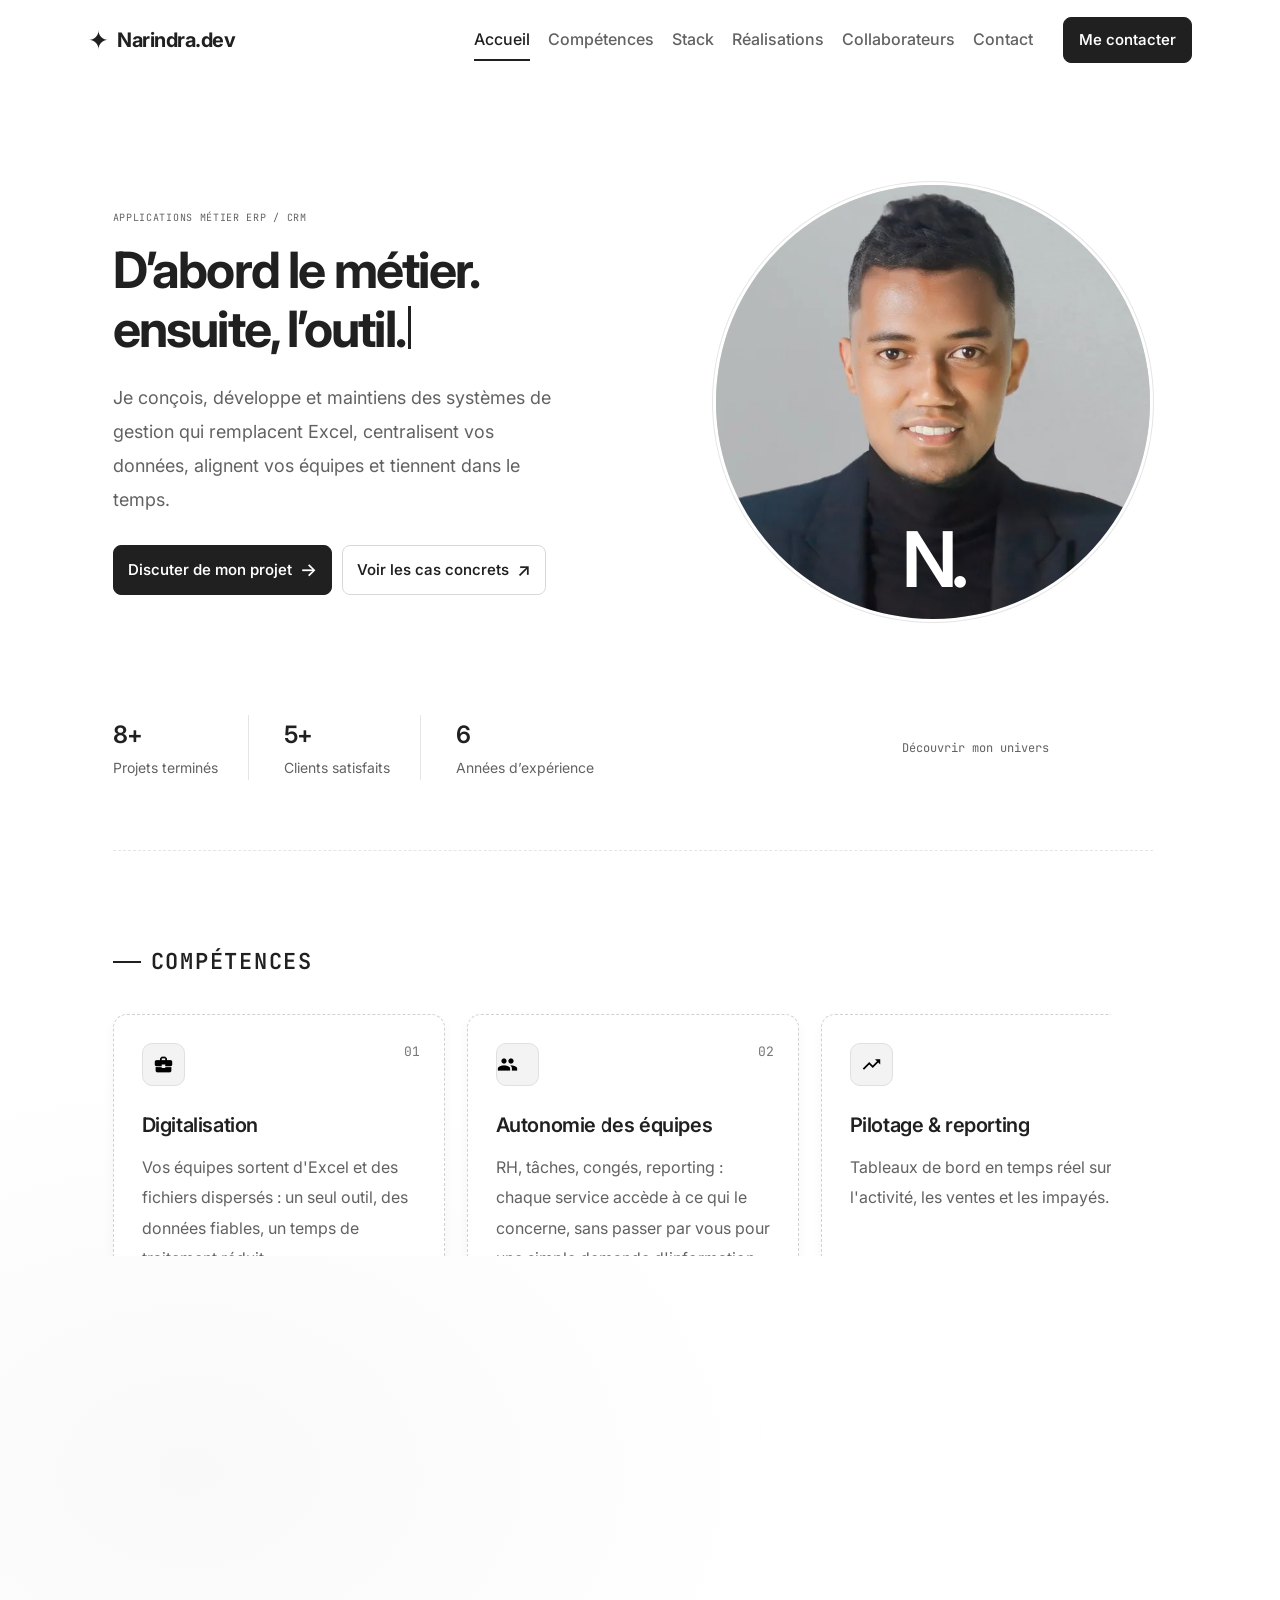
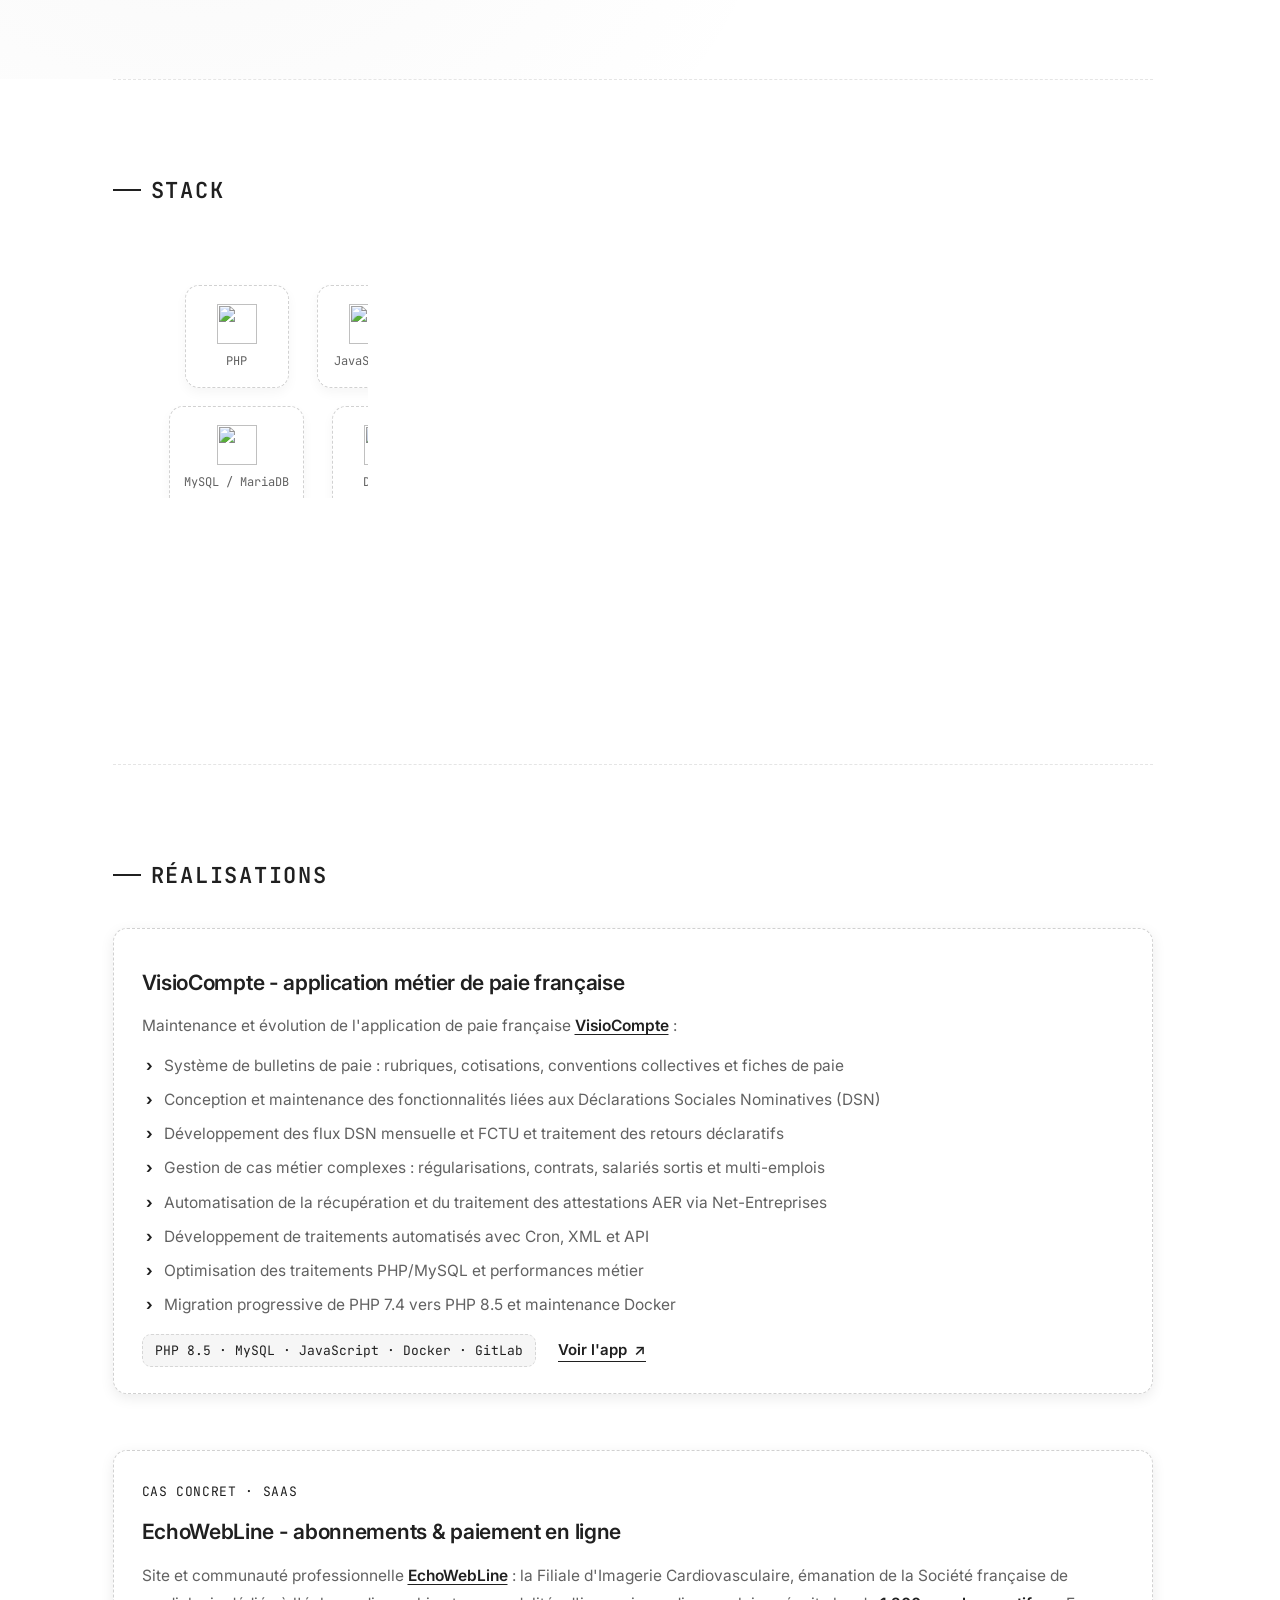
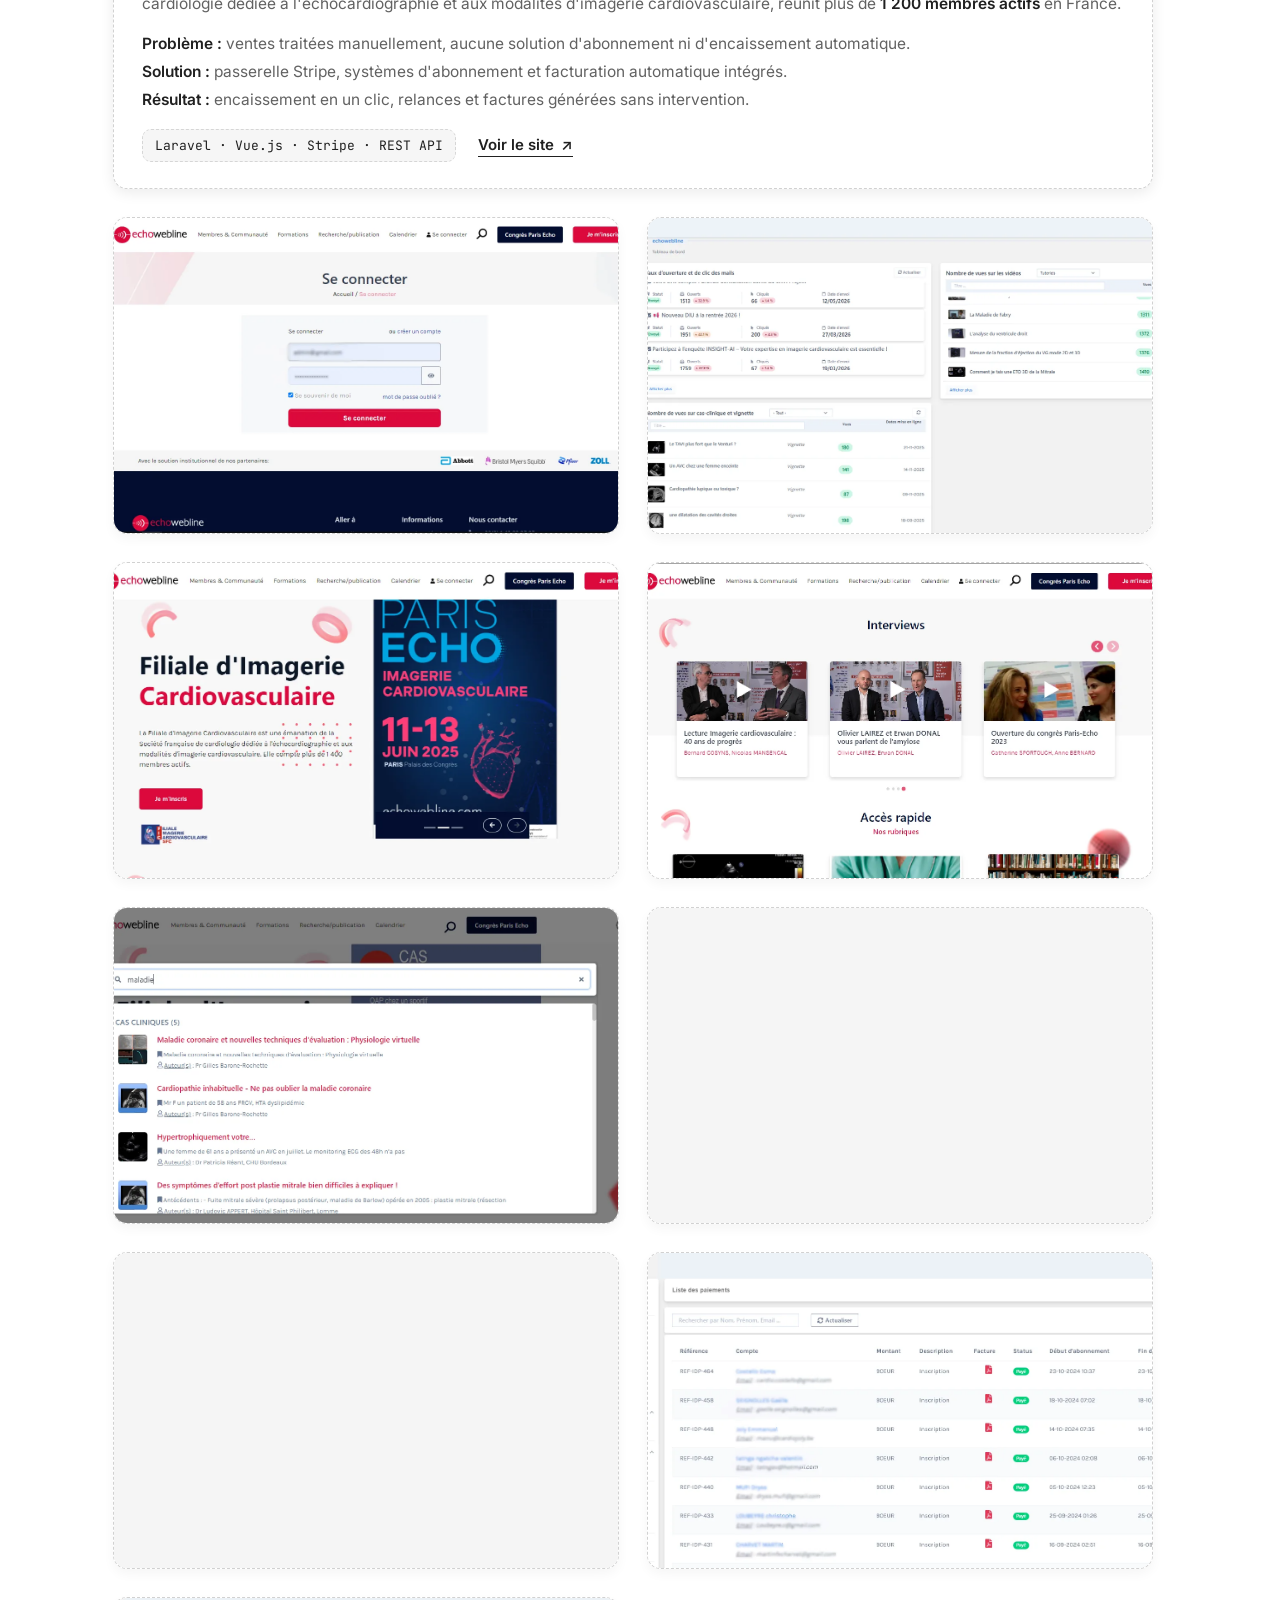
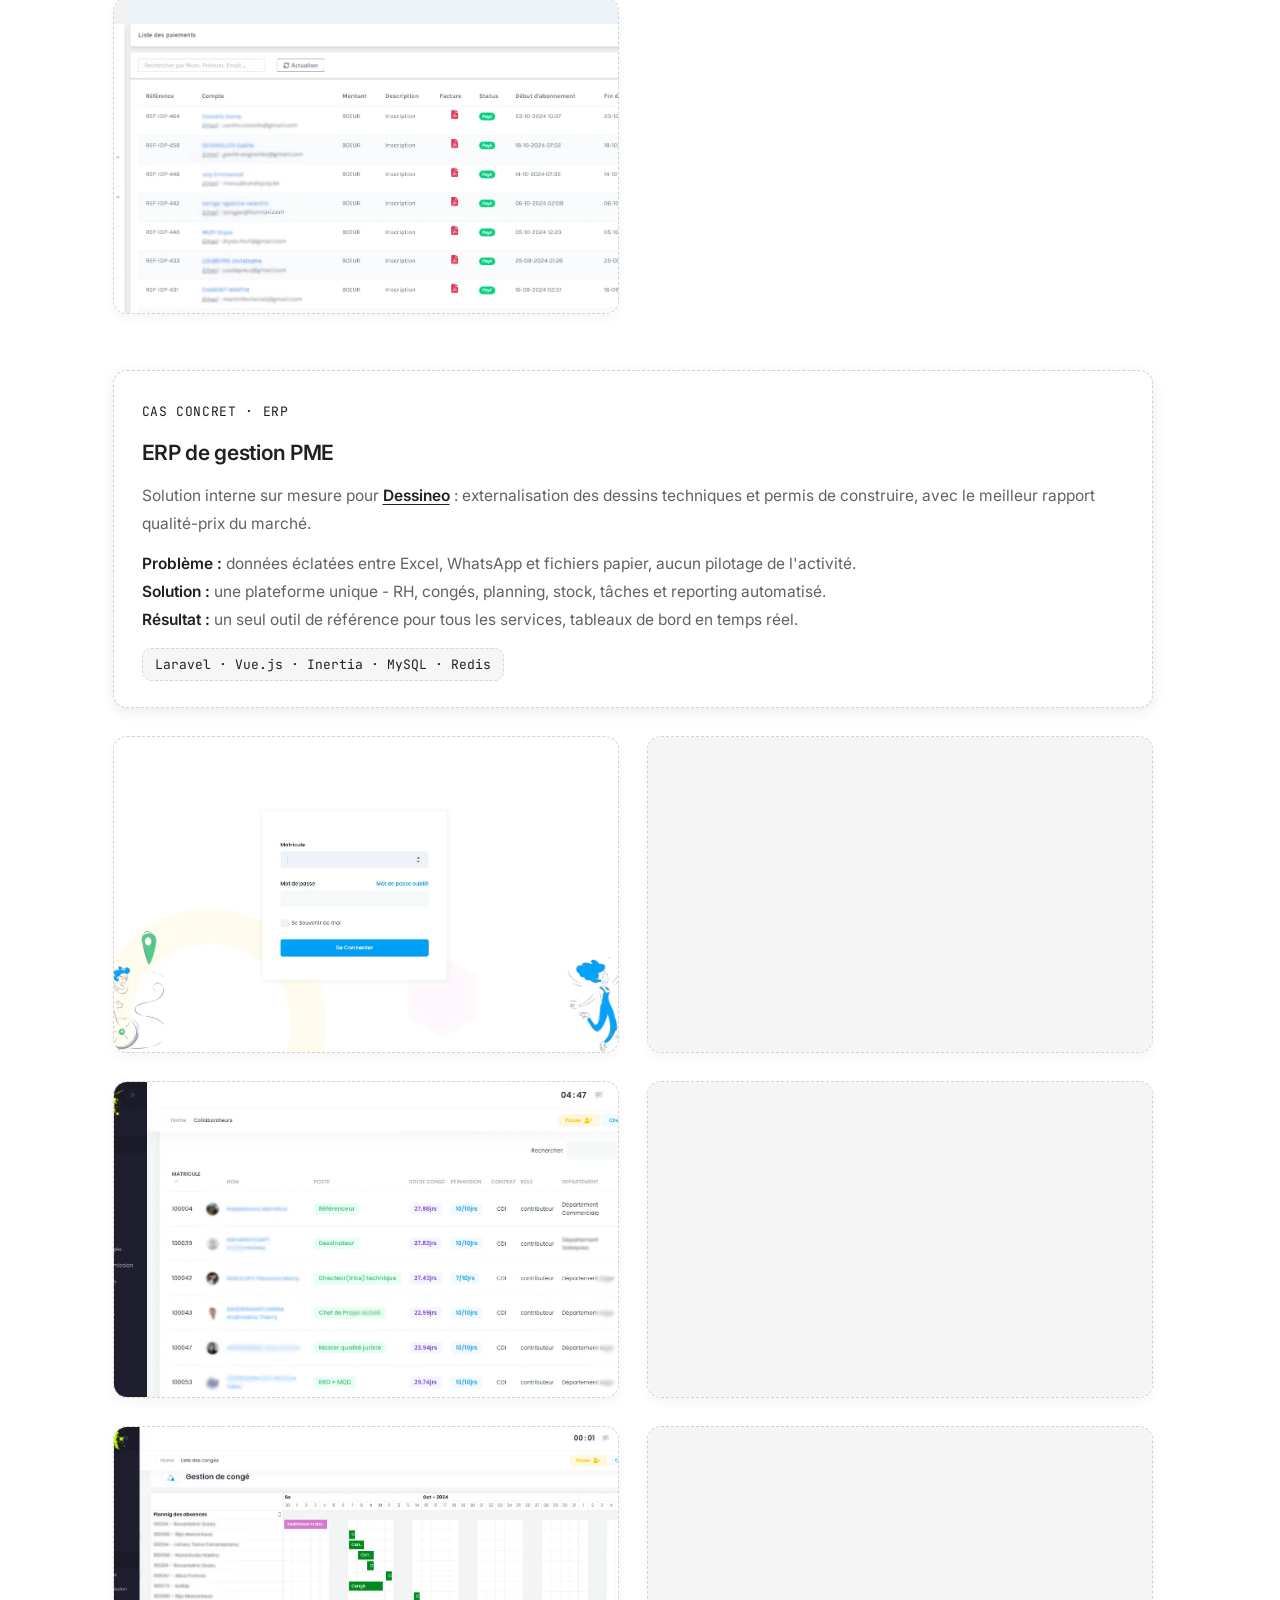
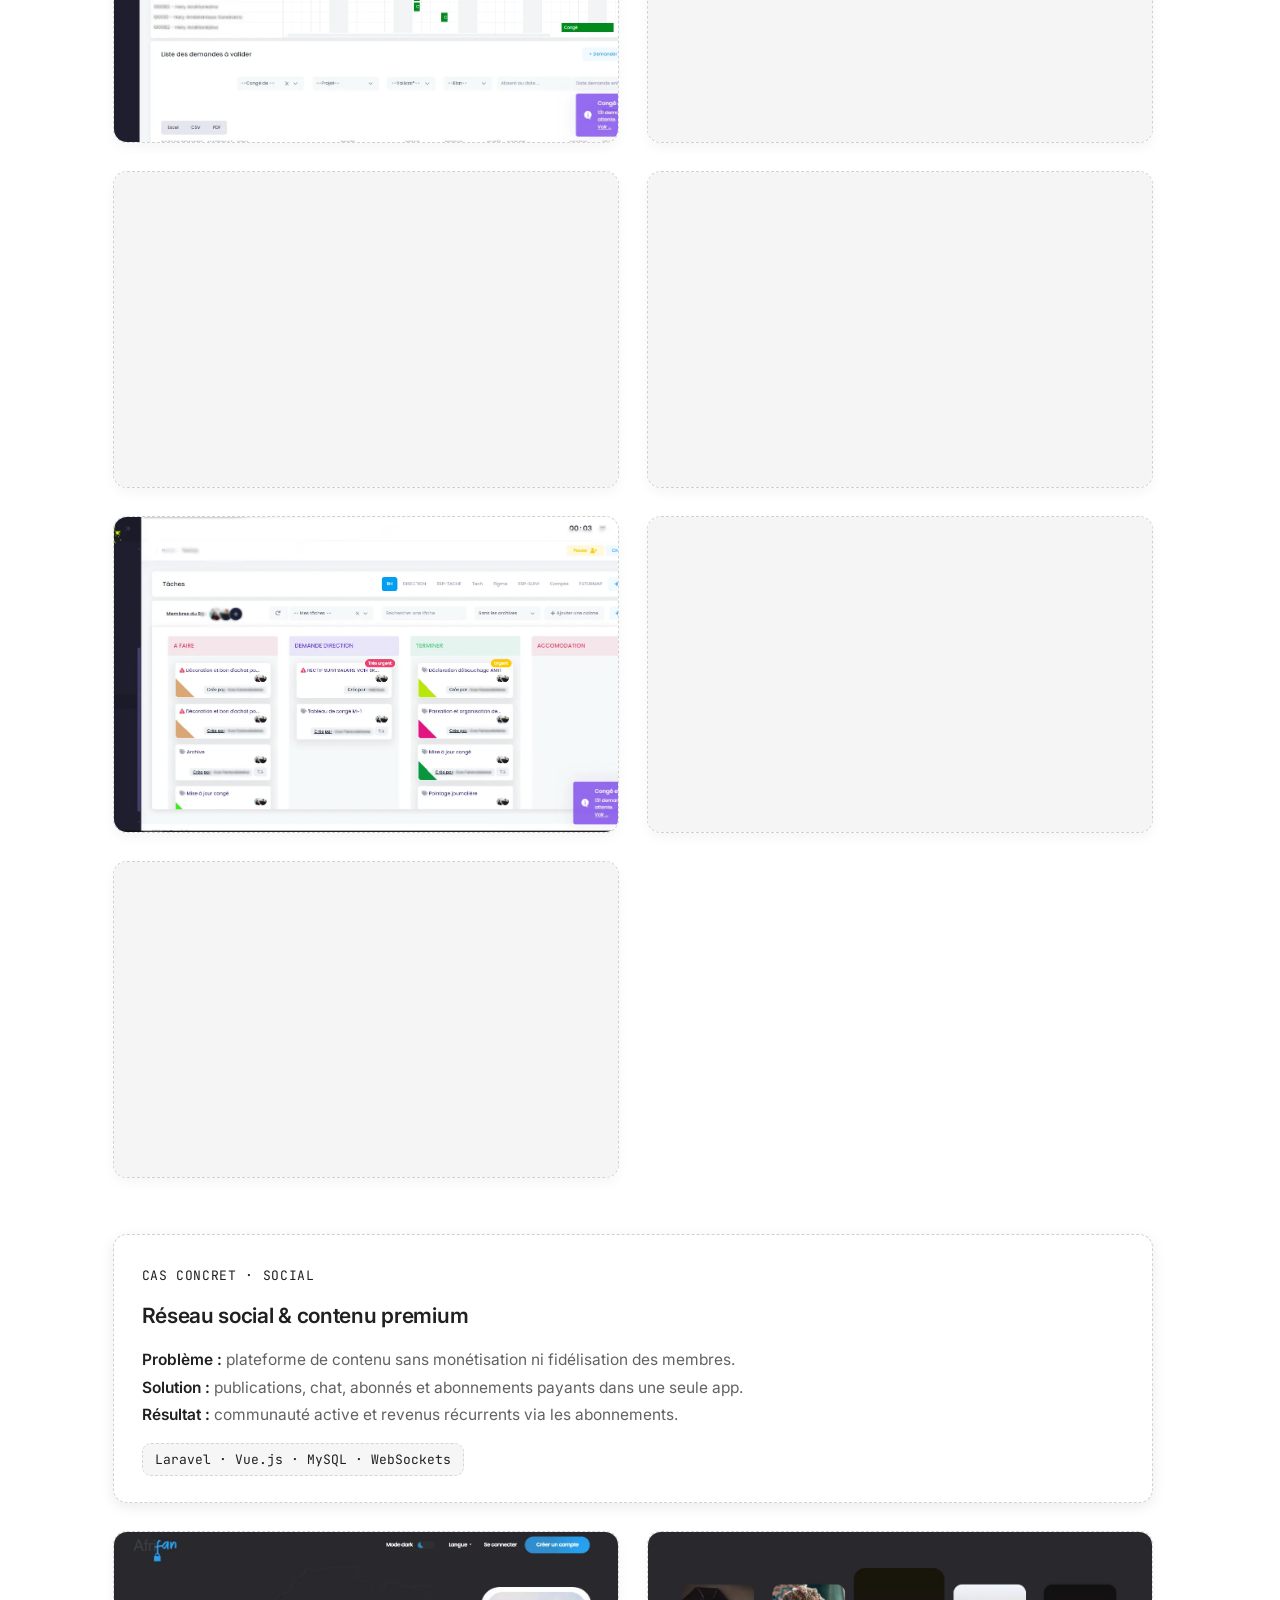
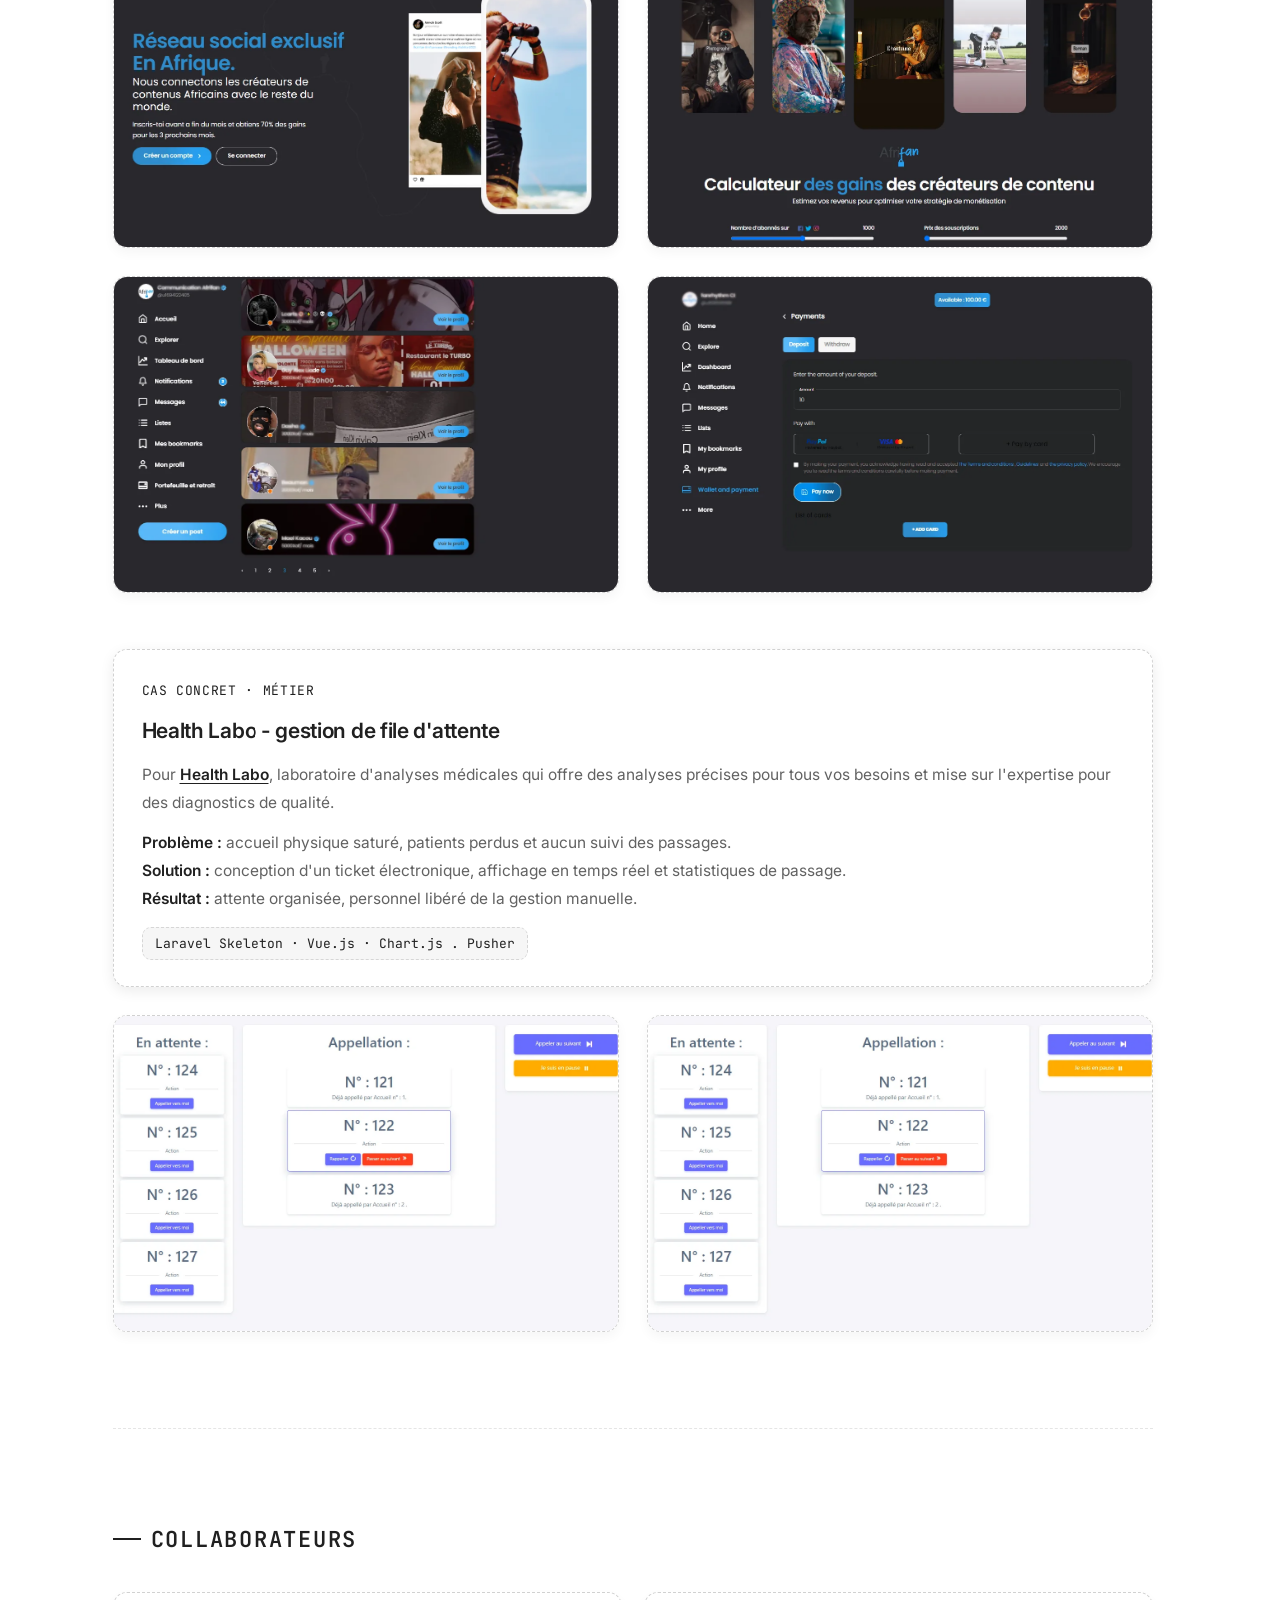
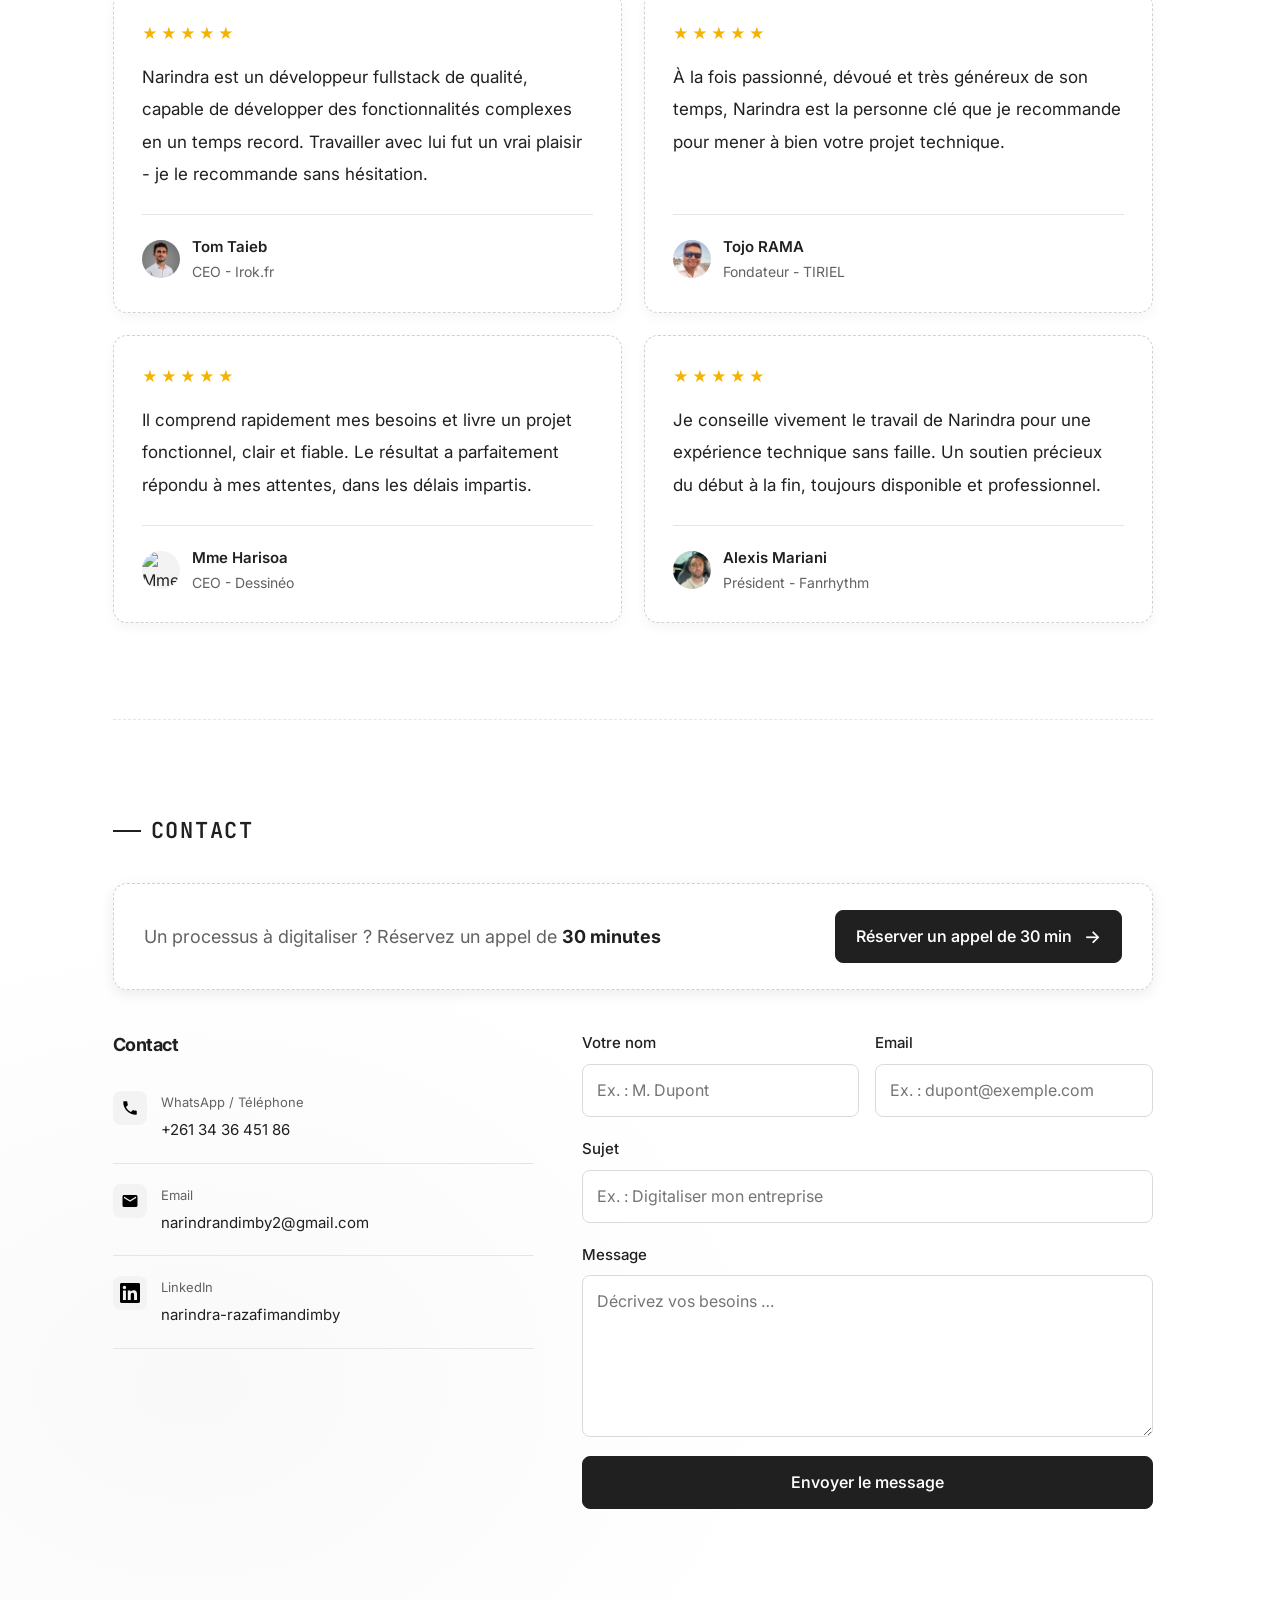
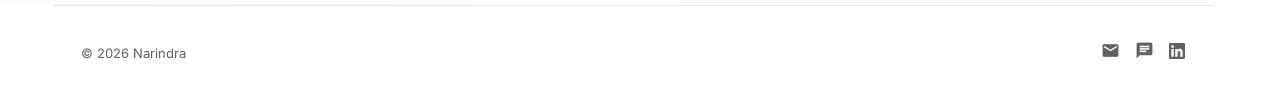
==== index.html @ f5c284e7 "Refactor service description: simplify text for clarity" ====
<!DOCTYPE html>
<html lang="fr">
<head>
  <meta charset="UTF-8" />
  <meta name="viewport" content="width=device-width, initial-scale=1.0" />
  <meta name="color-scheme" content="light" />
  <meta name="theme-color" content="#ffffff" />
  <title>Narindra NDIMBY - Systèmes ERP/CRM & applications métier | Laravel & Vue.js</title>
  <meta name="description" content="Je construis des ERP/CRM et applications métier pour PME : de la digitalisation de vos process à la mise en production. Laravel, Vue.js, 6 ans d'expérience.">
  <meta name="keywords" content="Narindra, portfolio, développeur, ERP, CRM, systèmes de gestion, application métier, Laravel, Vue, InertiaJS, TypeScript, Docker, MySQL, API, REST, Stripe, freelance, Madagascar, Antananarivo">
  <meta name="author" content="Narindra NDIMBY">
  <meta name="robots" content="index, follow, max-image-preview:large">
  <link rel="canonical" href="https://narindra.vercel.app/">
  <meta property="og:type" content="website">
  <meta property="og:locale" content="fr_FR">
  <meta property="og:site_name" content="Narindra NDIMBY">
  <meta property="og:title" content="Narindra NDIMBY - Systèmes ERP/CRM & applications métier">
  <meta property="og:description" content="ERP, CRM et applications métier pour PME. Laravel, Vue.js, +6 ans d'expérience. Prêt à digitaliser vos process.">
  <meta property="og:url" content="https://narindra.vercel.app/">
  <meta property="og:image" content="https://narindra.vercel.app/images/og-cover.jpg">
  <meta property="og:image:type" content="image/jpeg">
  <meta property="og:image:width" content="1200">
  <meta property="og:image:height" content="630">
  <meta property="og:image:alt" content="Narindra NDIMBY - Développeur de systèmes ERP/CRM">
  <meta name="twitter:card" content="summary_large_image">
  <meta name="twitter:title" content="Narindra NDIMBY - Systèmes ERP/CRM & applications métier">
  <meta name="twitter:description" content="ERP, CRM, applications métier. Laravel, Vue.js. Portfolio et contact.">
  <meta name="twitter:image" content="https://narindra.vercel.app/images/og-cover.jpg">
  <link rel="icon" type="image/png" sizes="32x32" href="images/favicon-32.png">
  <link rel="icon" type="image/png" href="images/favicon.webp">
  <link rel="apple-touch-icon" href="images/apple-touch-icon.png">
  <link rel="manifest" href="site.webmanifest">
  <link rel="preconnect" href="https://fonts.googleapis.com">
  <link rel="preconnect" href="https://fonts.gstatic.com" crossorigin>
  <link rel="preconnect" href="https://cdn.simpleicons.org" crossorigin>
  <link rel="preconnect" href="https://cdn.jsdelivr.net" crossorigin>
  <link rel="preload" as="style" href="https://fonts.googleapis.com/css2?family=Inter:wght@400;500;600;700&family=JetBrains+Mono:wght@400;500&display=swap">
  <link href="https://fonts.googleapis.com/css2?family=Inter:wght@400;500;600;700&family=JetBrains+Mono:wght@400;500&display=swap" rel="stylesheet" media="print" onload="this.media='all'">
  <link href="https://fonts.googleapis.com/icon?family=Material+Icons&display=swap" rel="stylesheet" media="print" onload="this.media='all'">
  <noscript>
    <link href="https://fonts.googleapis.com/css2?family=Inter:wght@400;500;600;700&family=JetBrains+Mono:wght@400;500&display=swap" rel="stylesheet">
    <link href="https://fonts.googleapis.com/icon?family=Material+Icons&display=swap" rel="stylesheet">
  </noscript>
  <link rel="stylesheet" href="css/portfolio.css" />
  <script>document.documentElement.classList.add('js-reveal');</script>
  <script type="application/ld+json">
  {
    "@context": "https://schema.org",
    "@type": "Person",
    "name": "Narindra NDIMBY",
    "alternateName": "Narindra",
    "jobTitle": "Développeur de systèmes ERP/CRM",
    "email": "mailto:narindrandimby2@gmail.com",
    "telephone": "+261343645186",
    "url": "https://narindra.vercel.app/",
    "image": "https://narindra.vercel.app/images/og-cover.jpg",
    "address": {
      "@type": "PostalAddress",
      "addressLocality": "Antananarivo",
      "addressCountry": "MG"
    },
    "sameAs": [
      "https://www.linkedin.com/in/narindra-razafimandimby"
    ],
    "knowsAbout": ["Laravel", "Vue.js", "PHP", "JavaScript", "TypeScript", "API REST", "ERP", "CRM", "Développement web", "Développement mobile"],
    "worksFor": { "@type": "Organization", "name": "Freelance" }
  }
  </script>
</head>
<body>
<a class="skip-link" href="#accueil">Aller au contenu</a>

<!-- NAV -->
<nav id="nav" aria-label="Navigation principale">
  <div class="nav-inner">
    <a href="#accueil" class="nav-brand"><span class="brand-star" aria-hidden="true">✦</span> Narindra.dev</a>
    <ul class="nav-links" id="navLinks">
      <li><a href="#accueil">Accueil</a></li>
      <li><a href="#services">Compétences</a></li>
      <li><a href="#competences">Stack</a></li>
      <li><a href="#projets">Réalisations</a></li>
      <!-- <li><a href="#methode">Méthode</a></li> -->
      <li><a href="#temoignages">Collaborateurs</a></li>
      <li><a href="#contact">Contact</a></li>
    </ul>
    <div class="nav-btn-wrap">
      <a href="#contact" class="btn-term rpl">Me contacter</a>
    </div>
    <button class="hamburger" id="burger" type="button" aria-label="Ouvrir le menu" aria-controls="navLinks" aria-expanded="false"><span></span><span></span><span></span></button>
  </div>
</nav>

<!-- ═══ HERO ═══ -->
<section id="accueil">
  <div class="hero-grid">
    <div class="fade">
      <div class="portrait-heading"><span>Applications métier ERP / CRM</span></div>
      <h1 class="hero-title"><span class="tw-line">D’abord le métier. </span><br><span class="hi tw-line">ensuite, l’outil.</span></h1>
      <script>
        (function () {
          var lines = document.querySelectorAll('.hero-title .tw-line');
          if (!lines.length) return;
          var texts = [], i;
          for (i = 0; i < lines.length; i++) {
            texts[i] = lines[i].textContent;
            lines[i].textContent = '';
          }
          if (window.matchMedia && window.matchMedia('(prefers-reduced-motion: reduce)').matches) {
            for (i = 0; i < lines.length; i++) lines[i].textContent = texts[i];
            return;
          }
          var cursor = document.createElement('span');
          cursor.className = 'tw-cursor';
          cursor.setAttribute('aria-hidden', 'true');
          function typeLine(idx) {
            if (idx >= lines.length) return;
            var el = lines[idx];
            var text = texts[idx];
            var n = 0;
            el.textContent = '';
            el.appendChild(cursor);
            var timer = setInterval(function () {
              n++;
              el.textContent = text.slice(0, n);
              el.appendChild(cursor);
              if (n >= text.length) {
                clearInterval(timer);
                setTimeout(function () { typeLine(idx + 1); }, 320);
              }
            }, 62);
          }
          setTimeout(function () { typeLine(0); }, 250);
        })();
      </script>
      <p class="hero-body">Je conçois, développe et maintiens des systèmes de gestion qui remplacent Excel, centralisent vos données, alignent vos équipes et tiennent dans le temps.</p>
      <div class="hero-actions">
        <a href="#contact" class="btn-term">Discuter de mon projet <span class="button-arrow" aria-hidden="true">→</span></a>
        <a href="#projets" class="btn-ghost">Voir les cas concrets <span class="button-arrow" aria-hidden="true">↗</span></a>
        <!-- <a href="https://app.enhancv.com/share/94ee3ccc/" class="btn-ghost" target="_blank" rel="noopener noreferrer">Voir mon CV <span class="button-arrow" aria-hidden="true">↗</span></a> -->
      </div>
     
    </div>
    <figure class="hero-portrait fade d2">
      <div class="portrait-image">
        <img src="images/narindra.webp" alt="Narindra Ndimby, développeur de systèmes ERP et CRM" width="835" height="675" decoding="async" fetchpriority="high" />
        <span class="portrait-mark" aria-hidden="true">N.</span>
      </div>
    </figure>
  </div>
  <div class="hero-bottom fade d4">
    <div class="hero-stats">
      <div class="hero-stat"><strong id="cnt-projets">8+</strong><span>Projets terminés</span></div>
      <div class="hero-stat"><strong id="cnt-clients">5+</strong><span>Clients satisfaits</span></div>
      <div class="hero-stat"><strong id="cnt-years">6</strong><span>Années d’expérience</span></div>
    </div>
    <a href="#services" class="scroll-hint">Découvrir mon univers <span class="material-icons" aria-hidden="true">south</span></a>
  </div>
</section>

<div class="divider"></div>

<!-- ═══ SERVICES ═══ -->
<section id="services">
  <div class="wrap">
    <div class="sec-header">
      <div class="section-label">Compétences</div>
    </div>
    <div class="mac-win fade d2">
      <div class="mac-body">
        <div class="svc-grid">
          <div class="svc-card">
            <div class="svc-num">01</div>
            <div class="svc-icon"><span class="material-icons">business_center</span></div>
            <div class="svc-title">Digitalisation</div>
            <p class="svc-text">Vos équipes sortent d'Excel et des fichiers dispersés : un seul outil, des données fiables, un temps de traitement réduit.</p>
          </div>
          <div class="svc-card">
            <div class="svc-num">02</div>
            <div class="svc-icon"><span class="material-icons">groups</span></div>
            <div class="svc-title">Autonomie des équipes</div>
            <p class="svc-text">RH, tâches, congés, reporting : chaque service accède à ce qui le concerne, sans passer par vous pour une simple demande d'information.</p>
          </div>
          <div class="svc-card">
            <div class="svc-num">03</div>
            <div class="svc-icon"><span class="material-icons">trending_up</span></div>
            <div class="svc-title">Pilotage & reporting</div>
            <p class="svc-text">Tableaux de bord en temps réel sur l'activité, les ventes et les impayés.</p>
          </div>
          <div class="svc-card">
            <div class="svc-num">04</div>
            <div class="svc-icon"><span class="material-icons">cable</span></div>
            <div class="svc-title">Encaissement & facturation</div>
            <p class="svc-text">Paiement en ligne, facturation automatique et rappels de relance intégrés .</p>
          </div>
          <div class="svc-card">
            <div class="svc-num">05</div>
            <div class="svc-icon"><span class="material-icons">rocket_launch</span></div>
            <div class="svc-title">Déploiement</div>
            <p class="svc-text">Déploiement automatisé, sauvegardes et suivi : votre système tourne.</p>
          </div>
          <div class="svc-card">
            <div class="svc-num">06</div>
            <div class="svc-icon"><span class="material-icons">build</span></div>
            <div class="svc-title">Maintenabilité</div>
            <p class="svc-text">Code documenté et structuré, les évolutions ne repartent pas de zéro.</p>
          </div>
        </div>
      </div>
    </div>
  </div>
</section>

<div class="divider"></div>

<!-- ═══ COMPÉTENCES ═══ -->
<section id="competences">
  <div class="wrap">
    <div class="sec-header">
      <div class="section-label">Stack</div>
    </div>
    <div class="mac-win">
      <div class="mac-body">
        <div class="tech-row fade">
          <div class="tech-item"><img src="https://cdn.simpleicons.org/php/777BB4" alt="" width="40" height="40" loading="lazy" /><span>PHP</span></div>
          <div class="tech-item"><img src="https://cdn.simpleicons.org/javascript/F7DF1E" alt="" width="40" height="40" loading="lazy" /><span>JavaScript</span></div>
          <div class="tech-item"><img src="https://cdn.simpleicons.org/laravel/FF2D20" alt="" width="40" height="40" loading="lazy" /><span>Laravel</span></div>
          <div class="tech-item"><img src="https://cdn.simpleicons.org/vuedotjs/4FC08D" alt="" width="40" height="40" loading="lazy" /><span>Vue.js</span></div>
          <div class="tech-item"><img src="https://cdn.simpleicons.org/nuxt/00DC82" alt="" width="40" height="40" loading="lazy" /><span>Nuxt.js</span></div>
          <div class="tech-item"><img src="images/inertia.svg" alt="" width="40" height="40" loading="lazy" /><span>InertiaJS</span></div>
          <div class="tech-item"><img src="https://cdn.simpleicons.org/typescript/3178C6" alt="" width="40" height="40" loading="lazy" /><span>TypeScript</span></div>
          <div class="tech-item"><img src="https://cdn.simpleicons.org/mariadb/003545" alt="" width="40" height="40" loading="lazy" /><span>MySQL / MariaDB</span></div>
          <div class="tech-item"><img src="https://cdn.simpleicons.org/docker/2496ED" alt="" width="40" height="40" loading="lazy" /><span>Docker</span></div>
          <div class="tech-item"><img src="https://cdn.simpleicons.org/redis/FF4438" alt="" width="40" height="40" loading="lazy" /><span>Redis</span></div>
          <div class="tech-item"><img src="https://cdn.simpleicons.org/vite/646CFF" alt="" width="40" height="40" loading="lazy" /><span>Vite</span></div>
          <div class="tech-item"><img src="https://cdn.simpleicons.org/chartdotjs/F37726" alt="" width="40" height="40" loading="lazy" /><span>Chart.js</span></div>
          <div class="tech-item"><img src="https://cdn.simpleicons.org/ionic/3880FF" alt="" width="40" height="40" loading="lazy" /><span>Ionic</span></div>
          <div class="tech-item"><span class="material-icons tech-fallback-icon" aria-hidden="true">devices</span><span>Mobile</span></div>
          <div class="tech-item"><span class="material-icons tech-fallback-icon" aria-hidden="true">auto_awesome</span><span>IA : Claude Code, Codex, Opencode</span></div>
        </div>
      </div>
    </div>
  </div>
</section>

<div class="divider"></div>

<!-- ═══ PROJETS ═══ -->
<section id="projets" style="background:var(--bg)">
  <div class="wrap">
    <div class="sec-header">
      <div class="section-label">Réalisations</div>
    </div>

    <div class="case-block">
      <div class="case-card">
        <div class="case-title">VisioCompte - application métier de paie française</div>
        <p class="case-text">Maintenance et évolution de l'application de paie française <a href="https://visiocompte.pro/" target="_blank" rel="noopener noreferrer">VisioCompte</a> :</p>
        <ul class="case-list">
          <li>Système de bulletins de paie : rubriques, cotisations, conventions collectives et fiches de paie</li>
          <li>Conception et maintenance des fonctionnalités liées aux Déclarations Sociales Nominatives (DSN)</li>
          <li>Développement des flux DSN mensuelle et FCTU et traitement des retours déclaratifs</li>
          <li>Gestion de cas métier complexes : régularisations, contrats, salariés sortis et multi-emplois</li>
          <li>Automatisation de la récupération et du traitement des attestations AER via Net-Entreprises</li>
          <li>Développement de traitements automatisés avec Cron, XML et API</li>
          <li>Optimisation des traitements PHP/MySQL et performances métier</li>
          <li>Migration progressive de PHP 7.4 vers PHP 8.5 et maintenance Docker</li>
        </ul>
        <div class="case-footer">
          <div class="case-stack">PHP 8.5 · MySQL · JavaScript · Docker · GitLab</div>
          <a class="case-link" href="https://visiocompte.pro/" target="_blank" rel="noopener noreferrer">Voir l'app <span aria-hidden="true">↗</span></a>
        </div>
      </div>
    </div>

    <div class="case-block">
      <div class="case-card">
        <span class="proj-tag">Cas concret · SaaS</span>
        <div class="case-title">EchoWebLine - abonnements & paiement en ligne</div>
        <p class="case-text">Site et communauté professionnelle <a href="https://www.echowebline.com/" target="_blank" rel="noopener noreferrer">EchoWebLine</a> : la Filiale d'Imagerie Cardiovasculaire, émanation de la Société française de cardiologie dédiée à l'échocardiographie et aux modalités d'imagerie cardiovasculaire, réunit plus de <strong>1 200 membres actifs</strong> en France.</p>
        <p class="case-text"><strong>Problème :</strong> ventes traitées manuellement, aucune solution d'abonnement ni d'encaissement automatique.<br><strong>Solution :</strong> passerelle Stripe, systèmes d'abonnement et facturation automatique intégrés.<br><strong>Résultat :</strong> encaissement en un clic, relances et factures générées sans intervention.</p>
        <div class="case-footer">
          <div class="case-stack">Laravel · Vue.js · Stripe · REST API</div>
          <a class="case-link" href="https://www.echowebline.com/" target="_blank" rel="noopener noreferrer">Voir le site <span aria-hidden="true">↗</span></a>
        </div>
      </div>
      <div class="pgal-grid">
          <div class="pgal-card" role="button" tabindex="0" aria-label="Agrandir : Authentification" data-category="web" onclick="openLightbox(6)">
            <div class="pgal-img-wrap"><img loading="lazy" decoding="async" src="images/echo-6.webp" alt="Application web" onerror="this.parentElement.classList.add('img-err')" /><div class="pgal-overlay"><span class="material-icons">zoom_in</span></div></div>
          </div>
          <div class="pgal-card" role="button" tabindex="0" aria-label="Agrandir : Dashboard" data-category="web" onclick="openLightbox(22)">
            <div class="pgal-img-wrap"><img loading="lazy" decoding="async" src="images/eho-22.webp" alt="Dashboard" onerror="this.parentElement.classList.add('img-err')" /><div class="pgal-overlay"><span class="material-icons">zoom_in</span></div></div>
          </div>
          <div class="pgal-card" role="button" tabindex="0" aria-label="Agrandir : Actualités" data-category="web" onclick="openLightbox(7)">
            <div class="pgal-img-wrap"><img loading="lazy" decoding="async" src="images/echo-1.webp" alt="Application web" onerror="this.parentElement.classList.add('img-err')" /><div class="pgal-overlay"><span class="material-icons">zoom_in</span></div></div>
          </div>
          <div class="pgal-card" role="button" tabindex="0" aria-label="Agrandir : Blog" data-category="web" onclick="openLightbox(8)">
            <div class="pgal-img-wrap"><img loading="lazy" decoding="async" src="images/echo-3.webp" alt="Application web" onerror="this.parentElement.classList.add('img-err')" /><div class="pgal-overlay"><span class="material-icons">zoom_in</span></div></div>
          </div>
          <div class="pgal-card" role="button" tabindex="0" aria-label="Agrandir : Écrans applicatifs" data-category="web" onclick="openLightbox(9)">
            <div class="pgal-img-wrap"><img loading="lazy" decoding="async" src="images/echo-12.webp" alt="Application web" onerror="this.parentElement.classList.add('img-err')" /><div class="pgal-overlay"><span class="material-icons">zoom_in</span></div></div>
          </div>
          <div class="pgal-card" role="button" tabindex="0" aria-label="Agrandir : Abonnements" data-category="web" onclick="openLightbox(10)">
            <div class="pgal-img-wrap"><img loading="lazy" decoding="async" src="images/echo-4.webp" alt="Application web" onerror="this.parentElement.classList.add('img-err')" /><div class="pgal-overlay"><span class="material-icons">zoom_in</span></div></div>
          </div>
          <div class="pgal-card" role="button" tabindex="0" aria-label="Agrandir : Paiement en ligne" data-category="web" onclick="openLightbox(11)">
            <div class="pgal-img-wrap"><img loading="lazy" decoding="async" src="images/echo-7.webp" alt="Application web" onerror="this.parentElement.classList.add('img-err')" /><div class="pgal-overlay"><span class="material-icons">zoom_in</span></div></div>
          </div>
          <div class="pgal-card" role="button" tabindex="0" aria-label="Agrandir : Facturation automatique" data-category="web" onclick="openLightbox(12)">
            <div class="pgal-img-wrap"><img loading="lazy" decoding="async" src="images/echo-8.webp" alt="Application web" onerror="this.parentElement.classList.add('img-err')" /><div class="pgal-overlay"><span class="material-icons">zoom_in</span></div></div>
          </div>
          <div class="pgal-card" role="button" tabindex="0" aria-label="Agrandir : API backend" data-category="web" onclick="openLightbox(13)">
            <div class="pgal-img-wrap"><img loading="lazy" decoding="async" src="images/echo-8.webp" alt="Application web" onerror="this.parentElement.classList.add('img-err')" /><div class="pgal-overlay"><span class="material-icons">zoom_in</span></div></div>
          </div>
          </div>
        </div>

    <div class="case-block">
      <div class="case-card">
        <span class="proj-tag">Cas concret · ERP</span>
        <div class="case-title">ERP de gestion PME</div>
        <p class="case-text">Solution interne sur mesure pour <a href="https://www.dessineo.agency/" target="_blank" rel="noopener noreferrer">Dessineo</a> : externalisation des dessins techniques et permis de construire, avec le meilleur rapport qualité-prix du marché.</p>
        <p class="case-text"><strong>Problème :</strong> données éclatées entre Excel, WhatsApp et fichiers papier, aucun pilotage de l'activité.<br><strong>Solution :</strong> une plateforme unique - RH, congés, planning, stock, tâches et reporting automatisé.<br><strong>Résultat :</strong> un seul outil de référence pour tous les services, tableaux de bord en temps réel.</p>
        <div class="case-stack">Laravel · Vue.js · Inertia · MySQL · Redis</div>
      </div>
      <div class="pgal-grid">
          <div class="pgal-card" role="button" tabindex="0" aria-label="Agrandir : Plateforme ERP complète" data-category="gestion" onclick="openLightbox(0)">
            <div class="pgal-img-wrap"><img loading="lazy" decoding="async" src="images/erp-15.webp" alt="Plateforme ERP" onerror="this.parentElement.classList.add('img-err')" /><div class="pgal-overlay"><span class="material-icons">zoom_in</span></div></div>
          </div>
          <div class="pgal-card" role="button" tabindex="0" aria-label="Agrandir : Plateforme ERP complète" data-category="gestion" onclick="openLightbox(21)">
            <div class="pgal-img-wrap"><img loading="lazy" decoding="async" src="images/erp-21.webp" alt="Plateforme ERP" onerror="this.parentElement.classList.add('img-err')" /><div class="pgal-overlay"><span class="material-icons">zoom_in</span></div></div>
          </div>
          <div class="pgal-card" role="button" tabindex="0" aria-label="Agrandir : Gestion Collaborateurs" data-category="gestion" onclick="openLightbox(1)">
            <div class="pgal-img-wrap"><img loading="lazy" decoding="async" src="images/erp-453.webp" alt="ERP Congés" onerror="this.parentElement.classList.add('img-err')" /><div class="pgal-overlay"><span class="material-icons">zoom_in</span></div></div>
          </div>
          <div class="pgal-card" role="button" tabindex="0" aria-label="Agrandir : Planning & absences" data-category="gestion" onclick="openLightbox(2)">
            <div class="pgal-img-wrap"><img loading="lazy" decoding="async" src="images/erp-4.webp" alt="ERP Collaborateurs" onerror="this.parentElement.classList.add('img-err')" /><div class="pgal-overlay"><span class="material-icons">zoom_in</span></div></div>
          </div>
          <div class="pgal-card" role="button" tabindex="0" aria-label="Agrandir : Gestion de congés" data-category="gestion" onclick="openLightbox(3)">
            <div class="pgal-img-wrap"><img loading="lazy" decoding="async" src="images/erp-5.webp" alt="ERP Tâches" onerror="this.parentElement.classList.add('img-err')" /><div class="pgal-overlay"><span class="material-icons">zoom_in</span></div></div>
          </div>
          <div class="pgal-card" role="button" tabindex="0" aria-label="Agrandir : Rapports & Statistiques" data-category="gestion" onclick="openLightbox(4)">
            <div class="pgal-img-wrap"><img loading="lazy" decoding="async" src="images/erp-18.webp" alt="ERP Rapport" onerror="this.parentElement.classList.add('img-err')" /><div class="pgal-overlay"><span class="material-icons">zoom_in</span></div></div>
          </div>
          <div class="pgal-card" role="button" tabindex="0" aria-label="Agrandir : Gestion des Tâches" data-category="gestion" onclick="openLightbox(5)">
            <div class="pgal-img-wrap"><img loading="lazy" decoding="async" src="images/erp-45.webp" alt="ERP Paie" onerror="this.parentElement.classList.add('img-err')" /><div class="pgal-overlay"><span class="material-icons">zoom_in</span></div></div>
          </div>
          <div class="pgal-card" role="button" tabindex="0" aria-label="Agrandir : Gestion de stock" data-category="gestion" onclick="openLightbox(20)">
            <div class="pgal-img-wrap"><img loading="lazy" decoding="async" src="images/ERP-25.webp" alt="ERP Stock" onerror="this.parentElement.classList.add('img-err')" /><div class="pgal-overlay"><span class="material-icons">zoom_in</span></div></div>
          </div>
          <div class="pgal-card" role="button" tabindex="0" aria-label="Agrandir : Tableau Kanban ERP" data-category="gestion" onclick="openLightbox(23)">
            <div class="pgal-img-wrap"><img loading="lazy" decoding="async" src="images/erp-9.webp" alt="Kanban ERP" onerror="this.parentElement.classList.add('img-err')" /><div class="pgal-overlay"><span class="material-icons">zoom_in</span></div></div>
          </div>
          <div class="pgal-card" role="button" tabindex="0" aria-label="Agrandir : Module ERP" data-category="gestion" onclick="openLightbox(24)">
            <div class="pgal-img-wrap"><img loading="lazy" decoding="async" src="images/erp-10.webp" alt="Module ERP" onerror="this.parentElement.classList.add('img-err')" /><div class="pgal-overlay"><span class="material-icons">zoom_in</span></div></div>
          </div>
          <div class="pgal-card" role="button" tabindex="0" aria-label="Agrandir : Fonctionnalités ERP" data-category="gestion" onclick="openLightbox(25)">
            <div class="pgal-img-wrap"><img loading="lazy" decoding="async" src="images/erp-12.webp" alt="Fonctionnalités ERP" onerror="this.parentElement.classList.add('img-err')" /><div class="pgal-overlay"><span class="material-icons">zoom_in</span></div></div>
          </div>
      </div>
    </div>

    <div class="case-block">
      <div class="case-card">
        <span class="proj-tag">Cas concret · Social</span>
        <div class="case-title">Réseau social & contenu premium</div>
        <p class="case-text"><strong>Problème :</strong> plateforme de contenu sans monétisation ni fidélisation des membres.<br><strong>Solution :</strong> publications, chat, abonnés et abonnements payants dans une seule app.<br><strong>Résultat :</strong> communauté active et revenus récurrents via les abonnements.</p>
        <div class="case-stack">Laravel · Vue.js · MySQL · WebSockets</div>
      </div>
      <div class="pgal-grid">
          <div class="pgal-card" role="button" tabindex="0" aria-label="Agrandir : Réseau social en Afrique" data-category="social" onclick="openLightbox(14)">
            <div class="pgal-img-wrap"><img loading="lazy" decoding="async" src="images/afr-1.webp" alt="Application web" onerror="this.parentElement.classList.add('img-err')" /><div class="pgal-overlay"><span class="material-icons">zoom_in</span></div></div>
          </div>
          <div class="pgal-card" role="button" tabindex="0" aria-label="Agrandir : Abonnements membres" data-category="social" onclick="openLightbox(15)">
            <div class="pgal-img-wrap"><img loading="lazy" decoding="async" src="images/afr-2.webp" alt="Application web" onerror="this.parentElement.classList.add('img-err')" /><div class="pgal-overlay"><span class="material-icons">zoom_in</span></div></div>
          </div>
          <div class="pgal-card" role="button" tabindex="0" aria-label="Agrandir : Chat, publications & abonnés" data-category="social" onclick="openLightbox(16)">
            <div class="pgal-img-wrap"><img loading="lazy" decoding="async" src="images/afr-3.webp" alt="Application web" onerror="this.parentElement.classList.add('img-err')" /><div class="pgal-overlay"><span class="material-icons">zoom_in</span></div></div>
          </div>
          <div class="pgal-card" role="button" tabindex="0" aria-label="Agrandir : Paiement & portefeuille" data-category="social" onclick="openLightbox(17)">
            <div class="pgal-img-wrap"><img loading="lazy" decoding="async" src="images/fan-4.webp" alt="Application web" onerror="this.parentElement.classList.add('img-err')" /><div class="pgal-overlay"><span class="material-icons">zoom_in</span></div></div>
          </div>
      </div>
    </div>

    <div class="case-block">
      <div class="case-card">
        <span class="proj-tag">Cas concret · Métier</span>
        <div class="case-title">Health Labo - gestion de file d'attente</div>
        <p class="case-text">Pour <a href="https://healthlabo.mg/" target="_blank" rel="noopener noreferrer">Health Labo</a>, laboratoire d'analyses médicales qui offre des analyses précises pour tous vos besoins et mise sur l'expertise pour des diagnostics de qualité.</p>
        <p class="case-text"><strong>Problème :</strong> accueil physique saturé, patients perdus et aucun suivi des passages.<br><strong>Solution :</strong> conception d'un ticket électronique, affichage en temps réel et statistiques de passage.<br><strong>Résultat :</strong> attente organisée, personnel libéré de la gestion manuelle.</p>
        <div class="case-stack">Laravel Skeleton · Vue.js · Chart.js . Pusher</div>
      </div>
      <div class="pgal-grid">
          <div class="pgal-card" role="button" tabindex="0" aria-label="Agrandir : Gestion de file d’attente" data-category="gestion" onclick="openLightbox(18)">
            <div class="pgal-img-wrap"><img loading="lazy" decoding="async" src="images/h-1.webp" alt="File d’attente" onerror="this.parentElement.classList.add('img-err')" /><div class="pgal-overlay"><span class="material-icons">zoom_in</span></div></div>
          </div>
          <div class="pgal-card" role="button" tabindex="0" aria-label="Agrandir : Suivi de file d’attente" data-category="gestion" onclick="openLightbox(19)">
            <div class="pgal-img-wrap"><img loading="lazy" decoding="async" src="images/h-1.webp" alt="Suivi file d’attente" onerror="this.parentElement.classList.add('img-err')" /><div class="pgal-overlay"><span class="material-icons">zoom_in</span></div></div>
          </div>
      </div>
    </div>
  </div>
</section>

<!-- ═══ LIGHTBOX ═══ -->
<div id="lightbox" role="dialog" aria-modal="true" aria-label="Aperçu du projet" onclick="closeLightbox(event)">
  <div class="lb-container">
    <button type="button" aria-label="Fermer l’aperçu" class="lb-close" onclick="closeLightbox()"><span class="material-icons">close</span></button>
    <button type="button" aria-label="Image précédente" class="lb-nav lb-prev" onclick="lbNav(-1);event.stopPropagation()"><span class="material-icons">chevron_left</span></button>
    <button type="button" aria-label="Image suivante" class="lb-nav lb-next" onclick="lbNav(1);event.stopPropagation()"><span class="material-icons">chevron_right</span></button>
    <div class="lb-img-wrap"><img id="lbImg" src="" alt="" /></div>
    <div class="lb-caption">
      <span class="lb-tag" id="lbTag"></span>
      <div class="lb-title" id="lbTitle"></div>
      <div class="lb-desc" id="lbDesc"></div>
      <div class="lb-counter"><span id="lbCur">1</span> / <span id="lbTotal">6</span></div>
    </div>
  </div>
</div>

<div class="divider"></div>

<!-- ═══ TÉMOIGNAGES ═══ -->
<section id="temoignages" style="background:var(--bg)">
  <div class="wrap">
    <div class="sec-header">
      <div class="section-label">Collaborateurs</div>
    </div>
    <div class="mac-win fade d2">
      <div class="mac-body">
        <div class="testi-grid">
          <div class="testi-card">
            <div class="testi-stars">★★★★★</div>
            <p class="testi-text">Narindra est un développeur fullstack de qualité, capable de développer des fonctionnalités complexes en un temps record. Travailler avec lui fut un vrai plaisir - je le recommande sans hésitation.</p>
            <div class="testi-author">
              <div class="testi-ava"><img src="images/tom-taieb.webp" alt="Tom Taieb" width="38" height="38" loading="lazy" decoding="async" /></div>
              <div><div class="testi-name">Tom Taieb</div><div class="testi-role">CEO - Irok.fr</div></div>
            </div>
          </div>
          <div class="testi-card">
            <div class="testi-stars">★★★★★</div>
            <p class="testi-text">À la fois passionné, dévoué et très généreux de son temps, Narindra est la personne clé que je recommande pour mener à bien votre projet technique.</p>
            <div class="testi-author">
              <div class="testi-ava"><img src="images/mr-tojo.webp" alt="Tojo RAMA" width="38" height="38" loading="lazy" decoding="async" /></div>
              <div><div class="testi-name">Tojo RAMA</div><div class="testi-role">Fondateur - TIRIEL</div></div>
            </div>
          </div>
          <div class="testi-card">
            <div class="testi-stars">★★★★★</div>
            <p class="testi-text">Il comprend rapidement mes besoins et livre un projet fonctionnel, clair et fiable. Le résultat a parfaitement répondu à mes attentes, dans les délais impartis.</p>
            <div class="testi-author">
              <div class="testi-ava"><img src="https://api.dicebear.com/8.x/avataaars/png?seed=MdHarisoa&backgroundColor=d1d4f9&radius=50" alt="Mme Harisoa" width="38" height="38" loading="lazy" decoding="async" /></div>
              <div><div class="testi-name">Mme Harisoa</div><div class="testi-role">CEO - Dessinéo</div></div>
            </div>
          </div>
          <div class="testi-card">
            <div class="testi-stars">★★★★★</div>
            <p class="testi-text">Je conseille vivement le travail de Narindra pour une expérience technique sans faille. Un soutien précieux du début à la fin, toujours disponible et professionnel.</p>
            <div class="testi-author">
              <div class="testi-ava"><img src="images/alexis.webp" alt="Alexis Mariani" width="38" height="38" loading="lazy" decoding="async" /></div>
              <div><div class="testi-name">Alexis Mariani</div><div class="testi-role">Président - Fanrhythm</div></div>
            </div>
          </div>
        </div>
      </div>
    </div>
  </div>
</section>

<!-- ═══ MÉTHODE (masquée) ═══
<div class="divider"></div>

<section id="methode">
  <div class="wrap">
    <div class="sec-header">
      <div class="section-label">Comment je travaille</div>
    </div>
    <div class="mac-win fade d2">
      <div class="mac-body">
        <div class="svc-grid">
          <div class="svc-card">
            <div class="svc-num">01</div>
            <div class="svc-icon"><span class="material-icons">forum</span></div>
            <div class="svc-title">Cadrage</div>
            <p class="svc-text">On part de votre problème, pas de la techno : process actuels, points de blocage, objectifs chiffrés. 30 minutes suffisent pour cadrer.</p>
          </div>
          <div class="svc-card">
            <div class="svc-num">02</div>
            <div class="svc-icon"><span class="material-icons">draw</span></div>
            <div class="svc-title">Maquette & plan</div>
            <p class="svc-text">Vous validez les écrans et le périmètre avant la première ligne de code : pas de surprise, pas de refonte à mi-parcours.</p>
          </div>
          <div class="svc-card">
            <div class="svc-num">03</div>
            <div class="svc-icon"><span class="material-icons">code</span></div>
            <div class="svc-title">Développement itératif</div>
            <p class="svc-text">Livraisons régulières sur un environnement de test : vous suivez l'avancement et ajustez au fil de l'eau.</p>
          </div>
          <div class="svc-card">
            <div class="svc-num">04</div>
            <div class="svc-icon"><span class="material-icons">rocket_launch</span></div>
            <div class="svc-title">Mise en production</div>
            <p class="svc-text">Déploiement, formation de vos équipes et sauvegardes : votre outil est en ligne, documenté et opérationnel.</p>
          </div>
          <div class="svc-card">
            <div class="svc-num">05</div>
            <div class="svc-icon"><span class="material-icons">support_agent</span></div>
            <div class="svc-title">Suivi & évolutions</div>
            <p class="svc-text">Après le lancement, je reste votre interlocuteur : correctifs, ajustements et nouvelles fonctionnalités selon vos besoins.</p>
          </div>
          <div class="svc-card">
            <div class="svc-num">06</div>
            <div class="svc-icon"><span class="material-icons">handshake</span></div>
            <div class="svc-title">Transparence totale</div>
            <p class="svc-text">Devis clair, délais annoncés, point d'avancement hebdomadaire : vous savez toujours où en est votre projet.</p>
          </div>
        </div>
      </div>
    </div>
  </div>
</section>
-->

<div class="divider"></div>

<!-- ═══ CONTACT ═══ -->
<section id="contact" style="background:var(--bg)">
  <div class="wrap">
    <div class="sec-header">
      <div class="section-label">Contact</div>
    </div>
    <div class="contact-cta fade">
      <p class="contact-cta-text">Un processus à digitaliser ? Réservez un appel de <strong>30 minutes</strong> </p>
      <a href="https://wa.me/261343645186" class="btn-term" target="_blank" rel="noopener noreferrer">Réserver un appel de 30 min <span class="button-arrow" aria-hidden="true">→</span></a>
    </div>
    <div class="contact-grid">
      <div class="mac-win fade">
        <div class="contact-info-head">
          <h3>Contact</h3>
        </div>
        <a href="tel:+261343645186" class="c-item">
          <div class="c-icon"><span class="material-icons">phone</span></div>
          <div><div class="c-label">WhatsApp / Téléphone</div><div class="c-val">+261 34 36 451 86</div></div>
        </a>
        <a href="mailto:narindrandimby2@gmail.com" class="c-item">
          <div class="c-icon"><span class="material-icons">email</span></div>
          <div><div class="c-label">Email</div><div class="c-val">narindrandimby2@gmail.com</div></div>
        </a>
        <a href="https://www.linkedin.com/in/narindra-razafimandimby" target="_blank" class="c-item">
          <div class="c-icon">
            <svg viewBox="0 0 24 24" width="20" height="20" fill="var(--accent-text)"><path d="M20.447 20.452h-3.554v-5.569c0-1.328-.027-3.037-1.852-3.037-1.853 0-2.136 1.445-2.136 2.939v5.667H9.351V9h3.414v1.561h.046c.477-.9 1.637-1.85 3.37-1.85 3.601 0 4.267 2.37 4.267 5.455v6.286zM5.337 7.433a2.062 2.062 0 0 1-2.063-2.065 2.064 2.064 0 1 1 2.063 2.065zm1.782 13.019H3.555V9h3.564v11.452zM22.225 0H1.771C.792 0 0 .774 0 1.729v20.542C0 23.227.792 24 1.771 24h20.451C23.2 24 24 23.227 24 22.271V1.729C24 .774 23.2 0 22.222 0h.003z"/></svg>
          </div>
          <div><div class="c-label">LinkedIn</div><div class="c-val">narindra-razafimandimby</div></div>
        </a>
      </div>

      <div class="mac-win fade d1">
        <div class="mac-body">
          <form action="#" id="contactForm">
            <div class="form-row2">
              <div class="form-field">
                <input type="text" placeholder="Ex. : M. Dupont" id="to_name" name="to_name" autocomplete="off" required />
                <label for="to_name">Votre nom</label>
              </div>
              <div class="form-field">
                <input type="email" id="email" placeholder="Ex. : dupont@exemple.com" autocomplete="off" name="from_name" required />
                <label for="email">Email</label>
              </div>
            </div>
            <div class="form-field">
              <input type="text" id="subject" autocomplete="off" placeholder="Ex. : Digitaliser mon entreprise" />
              <label for="subject">Sujet</label>
            </div>
            <div class="form-field">
              <textarea name="message" id="message" rows="5" placeholder="Décrivez vos besoins …" autocomplete="off" required></textarea>
              <label for="message">Message</label>
            </div>
            <span id="success-message" role="status" style="color:var(--green)"></span>
            <button type="submit" class="btn-submit rpl" id="submitBtn">Envoyer le message</button>
          </form>
        </div>
      </div>
    </div>
  </div>
</section>

<!-- BACK TO TOP -->
<a href="#accueil" id="backTop" aria-label="Retour en haut">
  <span class="material-icons">keyboard_arrow_up</span>
</a>

<!-- FOOTER -->
<footer>
  <div>
    <div class="footer-copy">© <span id="currentYear"></span> Narindra </div>
    <script>document.getElementById('currentYear').textContent = new Date().getFullYear();</script>
  </div>
  <div class="footer-icons">
    <a href="mailto:narindrandimby2@gmail.com" class="footer-icon" aria-label="Envoyer un email"><span class="material-icons">email</span></a>
    <a href="tel:+261343645186" class="footer-icon" aria-label="Téléphoner"><span class="material-icons">chat</span></a>
    <a href="https://www.linkedin.com/in/narindra-razafimandimby" target="_blank" aria-label="LinkedIn" rel="noopener noreferrer" class="footer-icon">
      <svg viewBox="0 0 24 24" width="16" height="16" fill="currentColor" style="color:var(--muted)"><path d="M20.447 20.452h-3.554v-5.569c0-1.328-.027-3.037-1.852-3.037-1.853 0-2.136 1.445-2.136 2.939v5.667H9.351V9h3.414v1.561h.046c.477-.9 1.637-1.85 3.37-1.85 3.601 0 4.267 2.37 4.267 5.455v6.286zM5.337 7.433a2.062 2.062 0 0 1-2.063-2.065 2.064 2.064 0 1 1 2.063 2.065zm1.782 13.019H3.555V9h3.564v11.452zM22.225 0H1.771C.792 0 0 .774 0 1.729v20.542C0 23.227.792 24 1.771 24h20.451C23.2 24 24 23.227 24 22.271V1.729C24 .774 23.2 0 22.222 0h.003z"/></svg>
    </a>

  </div>
</footer>


<script>
  // EmailJS chargé après le rendu (non bloquant)
  function loadEmailJs() {
    if (window.emailjs) return Promise.resolve(window.emailjs);
    if (loadEmailJs._p) return loadEmailJs._p;
    loadEmailJs._p = new Promise(function(resolve, reject) {
      var s = document.createElement('script');
      s.src = 'https://cdn.jsdelivr.net/npm/@emailjs/browser@4/dist/email.min.js';
      s.async = true;
      s.onload = function() {
        try {
          emailjs.init({ publicKey: "hB_ucbWO5aYA9bowF" });
          resolve(window.emailjs);
        } catch (e) { reject(e); }
      };
      s.onerror = reject;
      document.head.appendChild(s);
    });
    return loadEmailJs._p;
  }
  // Précharger EmailJS idle / après interaction, pas au premier paint
  if ('requestIdleCallback' in window) requestIdleCallback(function(){ loadEmailJs(); }, { timeout: 4000 });
  else setTimeout(function(){ loadEmailJs(); }, 3000);
</script>
<script>
  // NAV scroll
  const nav = document.getElementById('nav');
  window.addEventListener('scroll', () => nav.classList.toggle('scrolled', scrollY > 50), {passive:true});

  // Hamburger
  const burger = document.getElementById('burger');
  function setMenu(open) {
    nav.classList.toggle('open', open);
    burger.setAttribute('aria-expanded', String(open));
    burger.setAttribute('aria-label', open ? 'Fermer le menu' : 'Ouvrir le menu');
  }
  burger.addEventListener('click', () => setMenu(!nav.classList.contains('open')));
  document.querySelectorAll('.nav-links a').forEach(a => a.addEventListener('click', () => setMenu(false)));
  document.addEventListener('keydown', e => { if (e.key === 'Escape') setMenu(false); });

  // Active nav link
  const secs = document.querySelectorAll('section[id]');
  const lnks = document.querySelectorAll('.nav-links a');
  window.addEventListener('scroll', () => {
    let cur = 'accueil';
    secs.forEach(s => { if (scrollY >= s.offsetTop - 140) cur = s.id; });
    lnks.forEach(a => a.classList.toggle('active', a.getAttribute('href') === '#' + cur));
  }, {passive:true});

  document.querySelector('.nav-links a').classList.add('active');

  // Count-up animation
  function countUp(el, target, duration, suffix) {
    if (suffix === undefined) suffix = '+';
    let start = 0;
    const step = target / (duration / 16);
    const timer = setInterval(() => {
      start += step;
      if (start >= target) { start = target; clearInterval(timer); }
      el.textContent = Math.floor(start) + suffix;
    }, 16);
  }
  setTimeout(() => {
    countUp(document.getElementById('cnt-projets'), 8, 450);
    countUp(document.getElementById('cnt-clients'), 5, 400);
    countUp(document.getElementById('cnt-years'),   6, 450, '');
  }, 600);

  // Back to top
  const btt = document.getElementById('backTop');
  window.addEventListener('scroll', () => btt.classList.toggle('visible', scrollY > 400), {passive:true});

  // Ripple
  document.querySelectorAll('.rpl').forEach(el => {
    el.addEventListener('click', function(e) {
      const w = document.createElement('span');
      w.classList.add('rpl-wave');
      const sz = Math.max(this.offsetWidth, this.offsetHeight);
      const rc = this.getBoundingClientRect();
      w.style.cssText = `width:${sz}px;height:${sz}px;left:${e.clientX-rc.left-sz/2}px;top:${e.clientY-rc.top-sz/2}px`;
      this.appendChild(w);
      setTimeout(() => w.remove(), 600);
    });
  });

  // ─── CARDS FADE-IN AU SCROLL (une seule fois) ────────────
  (function() {
    const cards = document.querySelectorAll('.svc-card, .pgal-card, .testi-card, .tech-item');
    if (!cards.length) return;
    if (!('IntersectionObserver' in window)) {
      cards.forEach(c => c.classList.add('in'));
      return;
    }
    const io = new IntersectionObserver((entries, obs) => {
      entries.forEach(entry => {
        if (!entry.isIntersecting) return;
        const el = entry.target;
        const sibs = [...el.parentElement.children].filter(c =>
          c.classList.contains('svc-card') || c.classList.contains('pgal-card') || c.classList.contains('testi-card') || c.classList.contains('tech-item'));
        const idx = Math.max(sibs.indexOf(el), 0);
        el.style.setProperty('--d', Math.min(idx, 5) * 0.07 + 's');
        el.classList.add('in');
        obs.unobserve(el);
      });
    }, { threshold: 0.12, rootMargin: '0px 0px -50px 0px' });
    cards.forEach(c => io.observe(c));
  })();

  // EmailJS init (différé)
  loadEmailJs().then(function() {
    setTimeout(function() {
      const userAgent = navigator.userAgent;
      let os = 'Inconnu';
      if (userAgent.indexOf('Win') !== -1) os = 'Windows';
      else if (userAgent.indexOf('Mac') !== -1) os = 'MacOS';
      else if (userAgent.indexOf('Linux') !== -1) os = 'Linux';
      else if (userAgent.indexOf('Android') !== -1) os = 'Android';
      else if (userAgent.indexOf('iOS') !== -1 || userAgent.indexOf('iPhone') !== -1 || userAgent.indexOf('iPad') !== -1) os = 'iOS';
      fetch('https://api.ipify.org?format=json')
        .then(r => r.json())
        .then(data => {
          emailjs.send('service_o4shucm', 'template_1xy1pdx', {
            to_name: 'Visiteur', from_name: 'Notification de visite',
            message: 'Nouvelle visite détectée sur le portfolio',
            subject: 'Nouvelle visite sur votre portfolio',
            visitor_ip: data.ip, visitor_os: os,
            visit_date: new Date().toLocaleString('fr-FR'),
            visit_url: window.location.href, browser: navigator.userAgent
          });
        }).catch(() => {});
    }, 2500);
  }).catch(function(){});

  // Form submit
  document.getElementById('contactForm').addEventListener('submit', function(event) {
    event.preventDefault();
    var form = this;
    var submitButton = form.querySelector('button[type="submit"]');
    const successMessage = document.getElementById('success-message');
    const subjectEl = document.getElementById('subject');
    const messageEl = document.getElementById('message');
    const originalMessage = messageEl.value;
    const subj = subjectEl.value.trim();
    if (subj) {
      messageEl.value = 'Sujet : ' + subj + '\n\n' + originalMessage;
    }
    submitButton.disabled = true;
    loadEmailJs().then(function() {
      return emailjs.sendForm('service_o4shucm', 'template_1xy1pdx', form);
    }).then(function() {
      successMessage.innerHTML = 'Message envoyé avec succès';
      setTimeout(() => { successMessage.innerHTML = ''; }, 3000);
      setTimeout(function() {
        messageEl.value = "";
        subjectEl.value = "";
        document.getElementById('to_name').value = "";
      }, 1500);
    }, function(error) {
      messageEl.value = originalMessage;
      console.log(error);
    }).finally(function() {
      setTimeout(function() { submitButton.disabled = false; }, 2000);
    });
  });

  // ─── LIGHTBOX ─────────────────────────────────────────────
  const lbProjects = [
    { img: 'images/erp-15.webp',  tag: 'Cas concret · ERP',               title: 'ERP de gestion PME',   desc: 'Problème : données éclatées entre Excel et papier. Solution : une plateforme unique - RH, congés, planning, stock, tâches, reporting. Résultat : un seul outil de référence, tableaux de bord en temps réel.' },
    { img: 'images/erp-453.webp', tag: 'ERP / CRM',                      title: 'Gestion Collaborateurs',    desc: 'Module RH avancé : fiches employés, pointage, congés, suivi des performances.' },
    { img: 'images/erp-4.webp',   tag: 'ERP / CRM',                      title: 'Planning & Congés',         desc: 'Planification des absences, validation automatique n+1 et suivi en temps réel.' },
    { img: 'images/erp-5.webp',   tag: 'ERP / CRM',                      title: 'Gestion des Tâches',        desc: 'Tableau Kanban interactif, assignation d\'équipe, priorités et suivi d\'avancement.' },
    { img: 'images/erp-18.webp',  tag: 'ERP / CRM',                      title: 'Rapports & Statistiques',   desc: 'Dashboard analytique avec graphiques dynamiques, exports PDF/Excel et indicateurs clés.' },
    { img: 'images/erp-45.webp',  tag: 'ERP / CRM',                      title: 'Gestion des Tâches',        desc: 'Tableau Kanban interactif, assignation d\'équipe, priorités et suivi d\'avancement.' },
    { img: 'images/echo-6.webp',  tag: 'Authentification',               title: '', desc: '' },
    { img: 'images/echo-1.webp',  tag: 'Actualité',                      title: '', desc: '' },
    { img: 'images/echo-3.webp',  tag: 'Blog',                           title: '', desc: '' },
    { img: 'images/echo-12.webp', tag: ' ',            title: '', desc: '' },
    { img: 'images/echo-4.webp',  tag: "Systeme d'abonnement",           title: '', desc: '' },
    { img: 'images/echo-7.webp',  tag: 'Cas concret · SaaS',             title: 'EchoWebLine - abonnements & paiement', desc: 'Site de la Filiale d’Imagerie Cardiovasculaire (1 200+ membres, France) : Stripe, abonnements et facturation automatique.' },
    { img: 'images/echo-8.webp',  tag: 'Facturation automatique',        title: '', desc: '' },
    { img: 'images/echo-8.webp',  tag: 'Backend : API, IA, ...',         title: '', desc: '' },
    { img: 'images/afr-1.webp',   tag: 'Cas concret · Social',           title: 'Réseau social & contenu premium', desc: 'Publications, chat, abonnés et abonnements payants : communauté active et revenus récurrents.' },
    { img: 'images/afr-2.webp',   tag: "Systeme d'abonnement",           title: '', desc: '' },
    { img: 'images/afr-3.webp',   tag: 'Chat + Post + Followers',        title: '', desc: '' },
    { img: 'images/fan-4.webp',   tag: 'Cas concret · Social',           title: 'Paiement & portefeuille', desc: 'Dépôt, retrait et paiement par carte ou PayPal directement dans l’app : le membre gère son solde sans quitter la plateforme.' },
    { img: 'images/h-1.webp',     tag: 'Cas concret · Métier',           title: "Health Labo - file d'attente", desc: 'Ticket électronique, affichage en temps réel et statistiques de passage pour le laboratoire d’analyses médicales Health Labo.' },
    { img: 'images/h-1.webp',     tag: 'Cas concret · Métier',           title: "Health Labo - suivi de file d'attente", desc: 'Suivi en temps réel des passages et statistiques pour le laboratoire Health Labo.' },
	{ img: 'images/ERP-25.webp',  tag: "ERP / CRM",      title: 'Gestion de stock', desc: 'suivi des articles, gestion des mouvements de stock, disponibilité des matériels et historique des emplacements.' },
	{ img: 'images/erp-21.webp',  tag: "",      title: '', desc: '' },
    { img: 'images/eho-22.webp',  tag: "",      title: '', desc: '' },
    { img: 'images/erp-9.webp',   tag: 'ERP / CRM', title: 'Tableau Kanban ERP', desc: 'Visualisation des tâches par colonnes (à faire, en cours, terminé), glisser-déposer et suivi de l\'avancement en temps réel.' },
    { img: 'images/erp-10.webp',  tag: 'ERP / CRM', title: 'Module ERP', desc: 'Interface de gestion centralisée : processus métier, données unifiées et outils de pilotage au quotidien.' },
    { img: 'images/erp-12.webp',  tag: 'ERP / CRM', title: 'Fonctionnalités ERP', desc: 'Vue d\'ensemble des modules : RH, stocks, finances et reporting réunis dans une seule application.' },
	  
  ];

  document.querySelectorAll('.filter-btn').forEach(button => {
    button.addEventListener('click', () => {
      document.querySelectorAll('.filter-btn').forEach(b => b.setAttribute('aria-pressed', String(b === button)));
      document.querySelectorAll('.pgal-card').forEach(card => {
        card.hidden = button.dataset.filter !== 'all' && card.dataset.category !== button.dataset.filter;
      });
    });
  });
  document.querySelectorAll('.pgal-card').forEach(card => {
    card.addEventListener('keydown', e => {
      if (e.key === 'Enter' || e.key === ' ') { e.preventDefault(); card.click(); }
    });
  });

  let lbIndex = 0;
  let lbReturnFocus = null;
  let lbPreviousOverflow = '';

  function openLightbox(i) {
    if (!document.getElementById('lightbox').classList.contains('open')) {
      lbReturnFocus = document.activeElement;
      lbPreviousOverflow = document.body.style.overflow;
    }
    lbIndex = i;
    updateLightbox();
    document.getElementById('lightbox').classList.add('open');
    document.body.style.overflow = 'hidden';
    document.querySelector('.lb-close').focus({ preventScroll: true });
  }
  function closeLightbox(e) {
    if (e && e.target !== document.getElementById('lightbox') && !e.target.classList.contains('lb-close') && !e.target.parentElement?.classList.contains('lb-close')) return;
    document.getElementById('lightbox').classList.remove('open');
    document.body.style.overflow = lbPreviousOverflow;
    lbReturnFocus?.focus({ preventScroll: true });
  }
  function lbNav(dir) {
    lbIndex = (lbIndex + dir + lbProjects.length) % lbProjects.length;
    updateLightbox();
  }
  function updateLightbox() {
    const p = lbProjects[lbIndex];
    document.getElementById('lbImg').src = p.img;
    const card = document.querySelector('.pgal-card[onclick="openLightbox(' + lbIndex + ')"]');
    const title = p.title || card?.querySelector('.pgal-title')?.textContent || 'Aperçu du projet';
    document.getElementById('lbImg').alt = title;
    document.getElementById('lbTag').textContent = p.tag;
    document.getElementById('lbTitle').textContent = title;
    document.getElementById('lbDesc').textContent = p.desc;
    document.getElementById('lbCur').textContent = lbIndex + 1;
    document.getElementById('lbTotal').textContent = lbProjects.length;
  }
  document.addEventListener('keydown', e => {
    if (!document.getElementById('lightbox').classList.contains('open')) return;
    if (e.key === 'ArrowRight') lbNav(1);
    if (e.key === 'ArrowLeft')  lbNav(-1);
    if (e.key === 'Escape') closeLightbox();
    if (e.key === 'Tab') {
      const buttons = [...document.querySelectorAll('#lightbox button')];
      const index = buttons.indexOf(document.activeElement);
      e.preventDefault();
      buttons[(index + (e.shiftKey ? -1 : 1) + buttons.length) % buttons.length].focus();
    }
  });
</script>
<!-- Vercel Web Analytics (site HTML statique) -->
<script>
  window.va = window.va || function () { (window.vaq = window.vaq || []).push(arguments); };
</script>
<script defer src="/_vercel/insights/script.js"></script>
<!-- Vercel Speed Insights (site HTML statique) -->
<script>
  window.si = window.si || function () { (window.siq = window.siq || []).push(arguments); };
</script>
<script defer src="/_vercel/speed-insights/script.js"></script>
</body>
</html>
---- css/portfolio.css ----
/* Single-page portfolio: light surfaces, a fine grid and monochrome accents. */
:root {
  --bg: #fff; --bg-1: #fafafa; --bg-2: #f3f3f3; --surface: #fff;
  --text: #202020; --muted: #626262; --border: #e5e5e5;
  --accent: #202020; --accent-text: #202020; --accent-dim: #f3f3f3;
  --green: #28734c;
  --sans: 'Inter', system-ui, sans-serif; --mono: 'JetBrains Mono', monospace;
  --shadow: 0 7px 14px rgb(0 0 0 / 7%), 0 2px 4px rgb(0 0 0 / 3%);
}
*, *::before, *::after { box-sizing: border-box; }
html { scroll-behavior: smooth; scroll-padding-top: 100px; scrollbar-gutter: stable; color-scheme: light; }
body { margin: 0; font-family: var(--sans); color: var(--text); background: var(--bg); line-height: 1.7; }
h1, h2, h3, p { margin: 0; }
a { color: inherit; }
button, input, textarea { font: inherit; }
button, a { -webkit-tap-highlight-color: transparent; }
button { cursor: pointer; }
img, svg { max-width: 100%; }
::selection { background: var(--accent-dim); color: var(--text); }
:focus-visible { outline: 2px solid var(--accent-text); outline-offset: 5px; }
[hidden] { display: none !important; }
.skip-link { position: fixed; top: -80px; left: 20px; z-index: 2000; padding: 10px 20px; background: white; }
.skip-link:focus { top: 12px; }

/* Navigation */
nav { position: fixed; inset: 0 0 auto; z-index: 100; background: rgb(255 255 255 / 92%); backdrop-filter: blur(14px); border-bottom: 1px solid transparent; }
nav.scrolled { border-color: var(--border); }
.nav-inner { max-width: 1160px; height: 80px; margin: auto; padding: 0 28px; display: flex; align-items: center; gap: 30px; }
.nav-brand { display: inline-flex; gap: 9px; align-items: center; font-size: 20px; font-weight: 700; text-decoration: none; white-space: nowrap; letter-spacing: -.5px; }
.brand-star { color: var(--accent-text); font-size: 25px; transition: transform .3s; }
.nav-brand:hover .brand-star { transform: rotate(-20deg); }
.nav-links { display: flex; gap: 18px; list-style: none; margin: 0 0 0 auto; padding: 0; }
.nav-links a { font-size: 16px; color: var(--muted); font-weight: 500; text-decoration: none; padding: 10px 0; transition: color .2s; }
.nav-links a:hover, .nav-links a.active { color: var(--accent-text); }
.nav-links a.active { border-bottom: 2px solid var(--accent); }
.nav-btn-wrap .btn-term { padding: 9px 15px; font-size: 15px; }
.hamburger { display: none; background: none; border: 0; padding: 12px; margin-left: auto; }
.hamburger span { width: 22px; height: 2px; background: var(--text); display: block; margin: 5px 0; }

/* Shared layout */
section { position: relative; padding: 96px 28px; }
.wrap, .hero-grid { max-width: 1040px; margin: auto; }
.divider { max-width: 1040px; margin: auto; border-top: 1px dashed var(--border); }
.sec-header { max-width: 670px; margin-bottom: 38px; }
.section-label { display: flex; align-items: center; gap: 10px; font: 600 22px var(--mono); text-transform: uppercase; letter-spacing: .08em; color: var(--accent-text); margin-bottom: 22px; }
.section-label::before { content: ''; width: 28px; height: 2px; background: var(--accent); }
.btn-term, .btn-ghost, .btn-submit { display: inline-flex; align-items: center; justify-content: center; gap: 12px; padding: 12px 20px; border-radius: 8px; border: 1px solid var(--text); font-size: 16px; font-weight: 550; text-decoration: none; transition: transform .2s, box-shadow .2s, background .2s; }
.btn-term, .btn-submit { background: var(--text); color: white; }
.btn-ghost { background: white; color: var(--text); border-color: #d8d8d8; }
.btn-term:hover, .btn-submit:hover { background: #383838; box-shadow: var(--shadow); transform: translateY(-2px); }
.btn-ghost:hover { background: var(--accent-dim); transform: translateY(-2px); }
.button-arrow { font-size: 18px; line-height: 1; }
.fade { animation: reveal .65s ease both; }
.d1 { animation-delay: .08s; } .d2 { animation-delay: .16s; } .d4 { animation-delay: .24s; }
@keyframes reveal { from { opacity: 0; transform: translateY(12px); } to { opacity: 1; transform: none; } }

/* Cards fade in on first scroll into view */
.js-reveal .svc-card, .js-reveal .pgal-card, .js-reveal .testi-card, .js-reveal .tech-item { opacity: 0; }
.svc-card.in, .pgal-card.in, .testi-card.in, .tech-item.in { opacity: 1; animation: cardIn .55s ease var(--d, 0s) backwards; }
@keyframes cardIn { from { opacity: 0; transform: translateY(20px); } to { opacity: 1; transform: none; } }

/* Intro: the reference's two-column composition, personalized with real content. */
#accueil { min-height: min(850px, 100svh); padding-top: 155px; padding-bottom: 70px; display: flex; flex-direction: column; justify-content: center; isolation: isolate; overflow: clip; }
.hero-grid { display: grid; grid-template-columns: 1fr 1.12fr; gap: 66px; align-items: center; width: 100%; }
.hero-grid > * { min-width: 0; }
.hero-title { font-size: clamp(36px, 4vw, 50px); letter-spacing: -1.8px; line-height: 1.18; font-weight: 700; }
.hero-title .hi { color: var(--accent-text); }
.tw-cursor { display: inline-block; width: 3px; height: .85em; background: currentColor; margin-left: 3px; vertical-align: baseline; transform: translateY(2px); animation: twBlink .75s step-end infinite; }
@keyframes twBlink { 50% { opacity: 0; } }
.hero-body { color: var(--muted); font-size: 18px; margin: 22px 0 28px; line-height: 1.9; max-width: 480px; }
.hero-actions { display: flex; flex-wrap: nowrap; gap: 10px; }
.hero-actions .btn-term, .hero-actions .btn-ghost { padding: 11px 14px; font-size: 15px; gap: 8px; white-space: nowrap; }
.hero-social { display: flex; gap: 22px; margin-top: 28px; }
.hero-social a { font-size: 15px; color: var(--muted); text-decoration: none; border-bottom: 1px solid var(--border); }
.hero-social a:hover { color: var(--accent-text); }
/* Portrait composition: the person behind the work. */
.hero-intro { margin-bottom: 28px; display: flex; flex-wrap: wrap; gap: 6px 12px; font-size: 13px; color: var(--muted); }
.hero-portrait { margin: 0; width: 100%; max-width: 440px; justify-self: end; }
.portrait-heading { display: flex; justify-content: space-between; gap: 16px; margin-bottom: 15px; font: 10px/1.6 var(--mono); text-transform: uppercase; letter-spacing: .07em; color: var(--muted); }
.portrait-image { position: relative; aspect-ratio: 1; border-radius: 50%; overflow: hidden; border: 3px solid white; box-shadow: 0 0 0 1px var(--border); background: #d4d4d4; }
.portrait-image img { display: block; width: 100%; height: 100%; object-fit: cover; object-position: 50% 38%;  }
.portrait-mark { position: absolute; bottom: 20px; left: 50%; transform: translateX(-50%); font-size: clamp(58px, 6vw, 86px); line-height: 1; font-weight: 600; letter-spacing: -6px; color: white; user-select: none; }
.portrait-caption { display: flex; justify-content: space-between; align-items: center; gap: 16px; margin-top: 34px; padding-top: 17px; border-top: 1px solid var(--text); }
.portrait-name { font-size: 24px; line-height: 1.25; letter-spacing: -.8px; }
.portrait-name strong { display: block; font-weight: 600; }
.portrait-specialty { font-size: 12px; color: var(--muted); line-height: 1.7; text-align: right; }
.hero-bottom { max-width: 1040px; width: 100%; margin: 66px auto 0; display: flex; align-items: center; justify-content: space-between; gap: 25px; }
.hero-stats { display: flex; gap: 35px; }
.hero-stat { padding-right: 30px; border-right: 1px solid var(--border); }
.hero-stat:last-child { border: 0; padding-right: 0; }
.hero-stat strong { font-size: 24px; font-weight: 600; letter-spacing: -1px; }
.hero-stat span { display: block; font-size: 14px; color: var(--muted); }
.scroll-hint { color: var(--muted); text-decoration: none; font: 12px var(--mono); display: flex; gap: 14px; align-items: center; }
.scroll-hint .material-icons { font-size: 18px; color: var(--accent-text); }

/* Content panels */
.mac-win { min-width: 0; }
.mac-body { padding: 0; }
.tech-row { display: flex; flex-wrap: wrap; justify-content: center; align-items: stretch; gap: 18px 28px; padding: 42px 18px; }
.tech-item { display: flex; flex-direction: column; align-items: center; justify-content: center; gap: 10px; min-width: 104px; padding: 18px 14px; border: 1px dashed #d1d1d1; border-radius: 14px; background: white; box-shadow: 0 5px 12px rgb(0 0 0 / 4%); transition: transform .25s, box-shadow .25s, border-color .25s; }
.tech-item:hover { transform: translate(-3px,-3px); border-color: var(--accent); box-shadow: 5px 5px 0 var(--accent-dim), 0 8px 18px rgb(0 0 0 / 5%); }
.tech-item img { width: 40px; height: 40px; object-fit: contain; display: block; }
.tech-item > span:last-child { font: 12px/1.3 var(--mono); color: var(--muted); text-align: center; }
.tech-fallback { display: grid; place-items: center; width: 40px; height: 40px; border-radius: 10px; background: var(--accent-dim); color: var(--accent-text); font: 600 11px/1 var(--sans); letter-spacing: -.3px; }
.tech-fallback-icon { font-size: 34px; color: var(--accent-text); }
.svc-grid { display: grid; grid-template-columns: repeat(3,minmax(0,1fr)); gap: 22px; }
.svc-card, .pgal-card, .testi-card { position: relative; border: 1px dashed #d1d1d1; border-radius: 14px; background: white; box-shadow: 0 5px 12px rgb(0 0 0 / 4%); transition: transform .25s, box-shadow .25s, border-color .25s; }
.svc-card:hover, .pgal-card:hover, .testi-card:hover { transform: translate(-3px,-3px); border-color: var(--accent); box-shadow: 5px 5px 0 var(--accent-dim), 0 8px 18px rgb(0 0 0 / 5%); }
.svc-card { padding: 28px; }
.svc-num { position: absolute; top: 28px; right: 24px; font: 13px var(--mono); color: #777777; }
.svc-icon { width: 43px; height: 43px; display: grid; place-items: center; color: #000 !important; border: 1px solid #e0e0e0; border-radius: 10px; background: var(--accent-dim); margin-bottom: 22px; transition: transform .25s, box-shadow .25s; }
.svc-icon .material-icons { font-size: 21px; color: #000 !important; }
.svc-card:hover .svc-icon { transform: translateY(-2px); }
.svc-title { font-size: 20px; font-weight: 600; letter-spacing: -.4px; margin-bottom: 10px; }
.svc-text { font-size: 16px; line-height: 1.9; color: var(--muted); }
#services, #contact { isolation: isolate; }
#services::before, #contact::before { content: ''; pointer-events: none; position: absolute; inset: 0; z-index: -1; background: radial-gradient(ellipse 60% 65% at 15% 75%, rgb(100 100 100 / 4%), transparent 80%); }

/* All existing projects remain available in one gallery. */
.project-filters { display: flex; flex-wrap: wrap; gap: 8px; margin: -10px 0 30px; }
.filter-btn { padding: 7px 14px; border: 1px solid var(--border); border-radius: 7px; background: white; color: var(--muted); font-size: 15px; }
.filter-btn:hover, .filter-btn[aria-pressed="true"] { color: var(--accent-text); border-color: #b5b5b5; background: var(--accent-dim); }
.pgal-grid { display: grid; grid-template-columns: repeat(2,minmax(0,1fr)); gap: 28px; align-items: start; }
.pgal-card { cursor: pointer; min-width: 0; padding: 0; border: 1px dashed #d1d1d1; border-radius: 14px; overflow: hidden; background: white; }
.pgal-card:hover { transform: translate(-3px,-3px); border-color: var(--accent); box-shadow: 5px 5px 0 var(--accent-dim), 0 8px 18px rgb(0 0 0 / 5%); }
.pgal-img-wrap { position: relative; aspect-ratio: 16/10; background: #f5f5f5; overflow: hidden; border-radius: 0; margin: 0; }
.pgal-img-wrap img { width: 100%; height: 100%; object-fit: cover; object-position: top; display: block; transition: transform .4s; }
.pgal-card:hover img { transform: scale(1.035); }
.pgal-overlay { position: absolute; inset: 0; display: grid; place-items: center; background: rgb(25 25 25 / 0%); transition: background .2s; }
.pgal-overlay .material-icons { opacity: 0; color: white; }
.pgal-card:hover .pgal-overlay, .pgal-card:focus-visible .pgal-overlay { background: rgb(25 25 25 / 20%); }
.pgal-card:hover .pgal-overlay .material-icons, .pgal-card:focus-visible .pgal-overlay .material-icons { opacity: 1; }
.pgal-info { padding: 22px 24px 26px; }
.proj-tag { font: 13px var(--mono); color: var(--accent-text); text-transform: uppercase; letter-spacing: .05em; }
.pgal-title { font-size: 22px; font-weight: 600; margin: 8px 0; letter-spacing: -.3px; }
.pgal-desc { color: var(--muted); font-size: 16px; line-height: 1.8; }
.pgal-desc strong { color: var(--text); font-weight: 600; }
.case-stack { margin-top: 14px; font: 13px var(--mono); color: var(--accent-text); background: rgb(100 100 100 / 6%); border: 1px dashed #d6d6d6; border-radius: 9px; padding: 7px 12px; display: inline-block; }
.case-block { margin-bottom: 56px; }
.case-block:last-child { margin-bottom: 0; }
.case-card { padding: 26px 28px; border: 1px dashed #d1d1d1; border-radius: 14px; background: white; box-shadow: 0 4px 14px rgb(0 0 0 / 8%); margin-bottom: 28px; transition: transform .25s, box-shadow .25s, border-color .25s; }
.case-card:hover { transform: translate(-3px,-3px); border-color: var(--accent); box-shadow: 5px 5px 0 var(--accent-dim), 0 8px 18px rgb(0 0 0 / 5%); }
.case-title { font-size: 21px; font-weight: 600; letter-spacing: -.3px; margin: 10px 0 12px; }
.case-text { color: var(--muted); font-size: 15.5px; line-height: 1.8; }
.case-text + .case-text { margin-top: 12px; }
.case-text strong { color: var(--text); font-weight: 600; }
.case-text a { color: var(--accent-text); font-weight: 600; text-decoration: underline; text-underline-offset: 3px; }
.case-text a:hover { text-decoration-thickness: 2px; }
.case-list { margin: 12px 0 0; padding: 0; list-style: none; color: var(--muted); font-size: 15.5px; line-height: 1.75; }
.case-list li { position: relative; padding-left: 22px; margin-bottom: 7px; }
.case-list li::before { content: '›'; position: absolute; left: 4px; top: 0; color: var(--accent-text); font-weight: 700; }
.case-footer { display: flex; flex-wrap: wrap; align-items: center; gap: 14px 22px; margin-top: 16px; }
.case-footer .case-stack { margin-top: 0; }
.case-link { font: 600 15px var(--sans); color: var(--accent-text); text-decoration: none; display: inline-flex; align-items: center; gap: 7px; border-bottom: 1px solid var(--accent-text); padding-bottom: 2px; }
.case-link:hover { opacity: .75; }
.pgal-img-wrap.img-err::after { content: 'Aperçu indisponible'; position: absolute; inset: 0; display: grid; place-items: center; font-size: 15px; color: var(--muted); }
.testi-grid { display: grid; grid-template-columns: repeat(2,minmax(0,1fr)); gap: 22px; }
.testi-card { padding: 28px; display: flex; flex-direction: column; }
.testi-stars { color: #f5b301; letter-spacing: 3px; font-size: 15px; margin-bottom: 15px; }
.testi-text { font-size: 17px; line-height: 1.9; flex: 1; margin-bottom: 24px; }
.testi-author { display: flex; align-items: center; gap: 12px; padding-top: 19px; border-top: 1px solid var(--border); }
.testi-ava { width: 38px; height: 38px; border-radius: 50%; overflow: hidden; background: var(--bg-2); }
.testi-ava img { width: 100%; height: 100%; object-fit: cover; }
.testi-name { font-size: 15px; font-weight: 600; }
.testi-role { color: var(--muted); font-size: 14px; }

/* Contact */
.contact-grid { display: grid; grid-template-columns: .85fr 1.15fr; gap: 48px; align-items: start; }
.contact-cta { display: flex; flex-wrap: wrap; align-items: center; justify-content: space-between; gap: 18px 32px; margin-bottom: 40px; padding: 26px 30px; border: 1px dashed #d1d1d1; border-radius: 14px; background: white; box-shadow: 0 4px 14px rgb(0 0 0 / 8%); }
.contact-cta-text { flex: 1 1 340px; font-size: 18px; line-height: 1.7; color: var(--muted); }
.contact-cta-text strong { color: var(--text); }
.contact-info-head { margin-bottom: 10px; }
.contact-info-head h3 { font-size: 18px; letter-spacing: -.5px; }
.c-item { display: flex; gap: 14px; padding: 20px 0; border-bottom: 1px solid var(--border); text-decoration: none; }
.c-icon { display: grid; place-items: center; width: 34px; height: 34px; flex-shrink: 0; color: #000 !important; background: var(--accent-dim); border-radius: 8px; transition: transform .25s; }
.c-icon .material-icons { font-size: 18px; color: #000 !important; }
.c-icon svg { fill: #000 !important; color: #000 !important; }
.c-item:hover .c-icon { transform: translateY(-2px); }
.c-label { font-size: 13px; color: var(--muted); margin-bottom: 4px; }
.c-val { font-size: 15px; overflow-wrap: anywhere; }
.c-item:hover .c-val { color: var(--accent-text); }
.form-row2 { display: grid; grid-template-columns: 1fr 1fr; gap: 16px; }
.form-field { display: flex; flex-direction: column; margin-bottom: 19px; }
.form-field label { order: -1; font-size: 15px; font-weight: 500; margin-bottom: 8px; }
.form-field input, .form-field textarea { width: 100%; min-width: 0; background: white; border: 1px solid #dadada; border-radius: 8px; padding: 12px 14px; color: var(--text); font-size: 16px; }
.form-field textarea { resize: vertical; min-height: 130px; }
.form-field input:focus, .form-field textarea:focus { outline: 2px solid var(--accent-dim); border-color: var(--accent-text); }
.btn-submit { width: 100%; }
.btn-submit:disabled { opacity: .5; cursor: wait; }
#success-message { display: block; font-size: 15px; margin-bottom: 12px; }

/* Modal stays above the same page. */
#lightbox { position: fixed; inset: 0; z-index: 1000; display: none; align-items: center; justify-content: center; padding: 30px; background: rgb(30 30 30 / 35%); overflow-y: auto; }
#lightbox.open { display: flex; }
.lb-container { position: relative; width: min(100%,1000px); display: flex; flex-direction: column; gap: 12px; margin: auto; }
.lb-img-wrap { background: white; border-radius: 10px; overflow: hidden; box-shadow: 0 15px 45px rgb(0 0 0 / 20%); }
.lb-img-wrap img { display: block; width: 100%; max-height: 68svh; object-fit: contain; }
.lb-caption { display: flex; flex-wrap: wrap; gap: 12px; align-items: center; padding: 14px 18px; background: white; border: 1px solid var(--border); border-radius: 10px; }
.lb-tag { font: 12px var(--mono); color: var(--accent-text); }
.lb-tag:empty, .lb-title:empty, .lb-desc:empty { display: none; }
.lb-title { font-size: 17px; font-weight: 600; }
.lb-desc { color: var(--muted); font-size: 15px; }
.lb-counter { font: 13px var(--mono); margin-left: auto; }
.lb-close, .lb-nav { position: absolute; z-index: 1; display: grid; place-items: center; background: white; border: 1px solid var(--border); color: var(--text); border-radius: 50%; width: 38px; height: 38px; box-shadow: var(--shadow); }
.lb-close { right: -15px; top: -17px; }
.lb-nav { top: 45%; }
.lb-prev { left: -19px; } .lb-next { right: -19px; }
.lb-close:hover, .lb-nav:hover { background: var(--accent-dim); }
footer { max-width: 1160px; margin: auto; padding: 30px 28px; display: flex; justify-content: space-between; gap: 25px; border-top: 1px solid var(--border); }
.footer-copy { color: var(--muted); font-size: 13px; margin-top: 6px; }
.footer-icons { display: flex; gap: 15px; align-items: center; }
.footer-icon { color: var(--muted); text-decoration: none; display: grid; place-items: center; }
.footer-icon .material-icons { font-size: 19px; }
#backTop { position: fixed; bottom: 24px; right: 24px; width: 38px; height: 38px; border: 1px solid var(--border); background: white; color: var(--accent-text); border-radius: 8px; box-shadow: var(--shadow); display: grid; place-items: center; text-decoration: none; z-index: 90; opacity: 0; pointer-events: none; transition: opacity .2s; }
#backTop.visible { opacity: 1; pointer-events: auto; }
.rpl { position: relative; overflow: hidden; }
.rpl-wave { position: absolute; border-radius: 50%; background: rgb(128 128 128 / 15%); pointer-events: none; animation: ripple .5s linear; }
@keyframes ripple { from { transform: scale(0); opacity: 1; } to { transform: scale(4); opacity: 0; } }
@media (min-width: 1500px) { #accueil { min-height: 800px; } }
@media (min-width: 861px) and (max-width: 1150px) {
  .nav-inner { gap: 18px; padding: 0 20px; }
  .nav-links { gap: 12px; }
  .nav-links a { font-size: 14.5px; }
}
@media (max-width: 1000px) {
  .nav-btn-wrap { display: none; }
  .hero-grid { gap: 40px; }
  .hero-title { font-size: 40px; }
  .svc-grid { grid-template-columns: repeat(2,minmax(0,1fr)); }
  .pgal-grid { grid-template-columns: repeat(2,minmax(0,1fr)); }
  .tech-row { gap: 14px 16px; padding: 32px 10px; }
  .tech-item { min-width: 96px; }
}
@media (max-width: 860px) {
  .nav-inner { height: 68px; padding: 0 22px; }
  .hamburger { display: block; }
  .nav-links { display: none; }
  nav.open .nav-links { display: flex; position: absolute; top: 68px; left: 14px; right: 14px; margin: 0; flex-direction: column; gap: 0; padding: 10px 20px; background: white; border: 1px dashed #d1d1d1; border-radius: 12px; box-shadow: var(--shadow); }
  .nav-links a { display: block; padding: 12px 0; }
  .nav-links a.active { border-bottom: 0; }
  section { padding: 66px 22px; }
  #accueil { min-height: auto; padding-top: 120px; padding-bottom: 50px; }
  .hero-grid { grid-template-columns: 1fr; gap: 48px; }
  .hero-title { font-size: clamp(36px,7vw,46px); }
  .hero-body { max-width: 520px; }
  .hero-actions { flex-wrap: wrap; }
  .hero-portrait { max-width: 440px; justify-self: center; width: 100%; }
  .hero-bottom { margin-top: 45px; }
  .hero-stats { gap: 22px; }
  .hero-stat { padding-right: 22px; }
  .scroll-hint { display: none; }
  .contact-grid { grid-template-columns: 1fr; gap: 35px; }
  .divider { margin: 0 22px; }
  .testi-grid { grid-template-columns: 1fr; }
  .pgal-grid { grid-template-columns: 1fr; }
  footer { flex-direction: column; padding: 28px 22px; }
}
@media (max-width: 480px) {
  .svc-grid, .form-row2 { grid-template-columns: 1fr; }
  .pgal-grid { grid-template-columns: 1fr; }
  .hero-stat strong { font-size: 21px; }
  .hero-stat span { font-size: 12px; }
  .hero-stats { width: 100%; justify-content: space-between; gap: 10px; }
  .hero-stat { padding-right: 15px; }
  #lightbox { padding: 25px 18px; }
  .lb-prev { left: 6px; } .lb-next { right: 6px; }
  .lb-close { right: -8px; }
}
@media (prefers-reduced-motion: reduce) {
  html { scroll-behavior: auto; }
  *, *::before, *::after { animation-duration: .01ms !important; animation-delay: 0ms !important; animation-iteration-count: 1 !important; transition-duration: .01ms !important; }
}
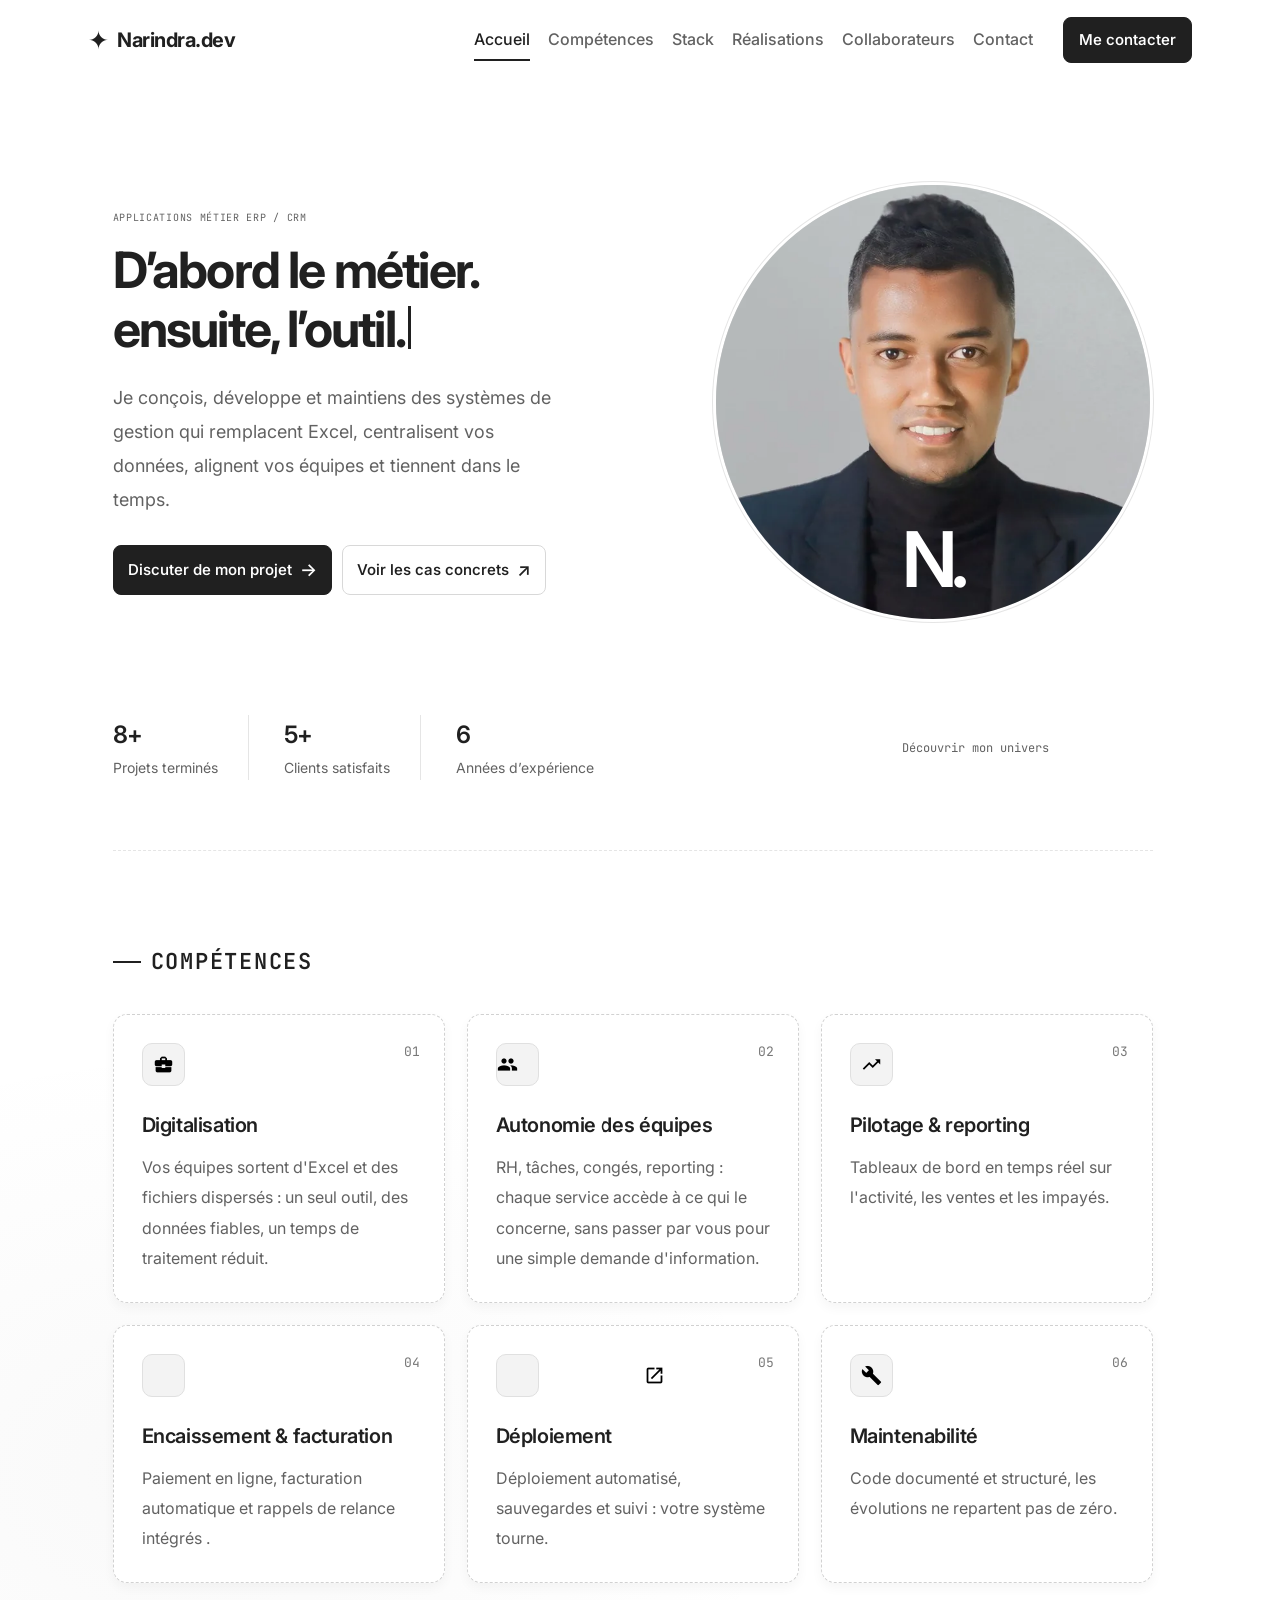
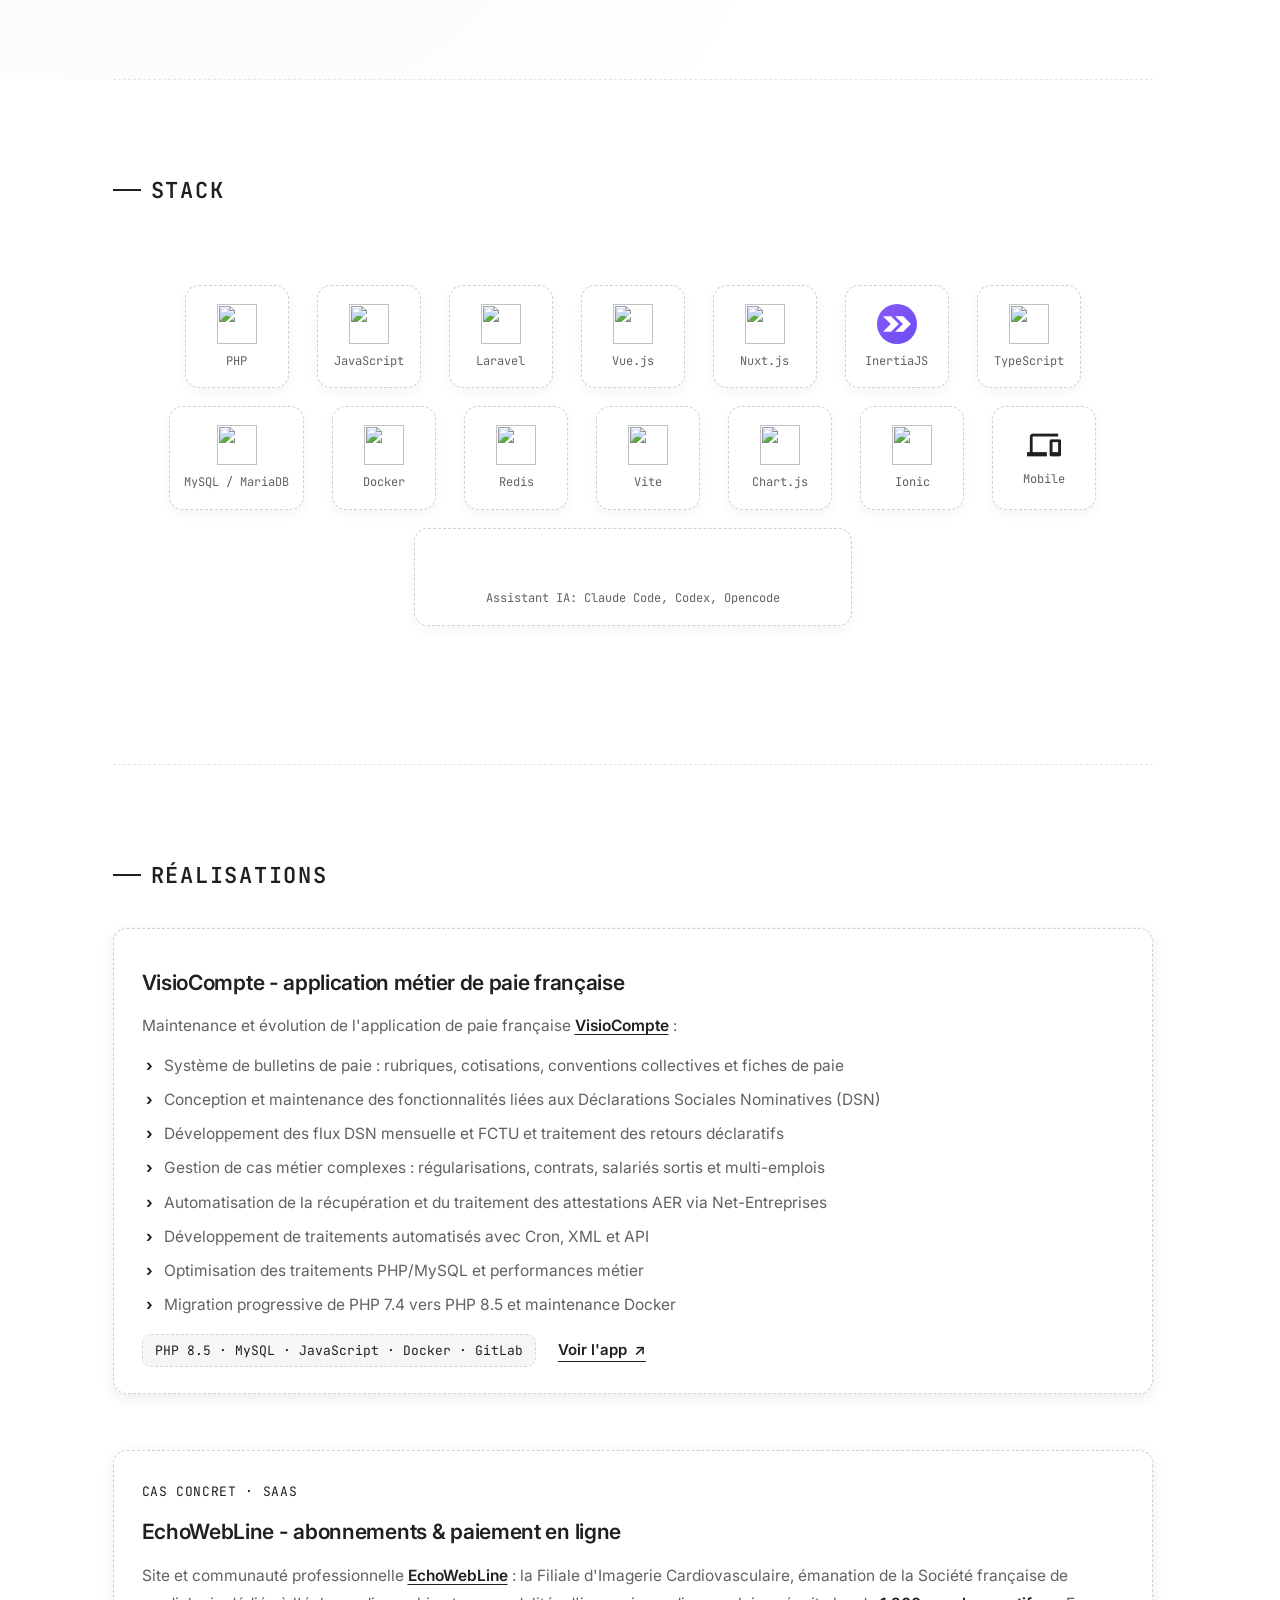
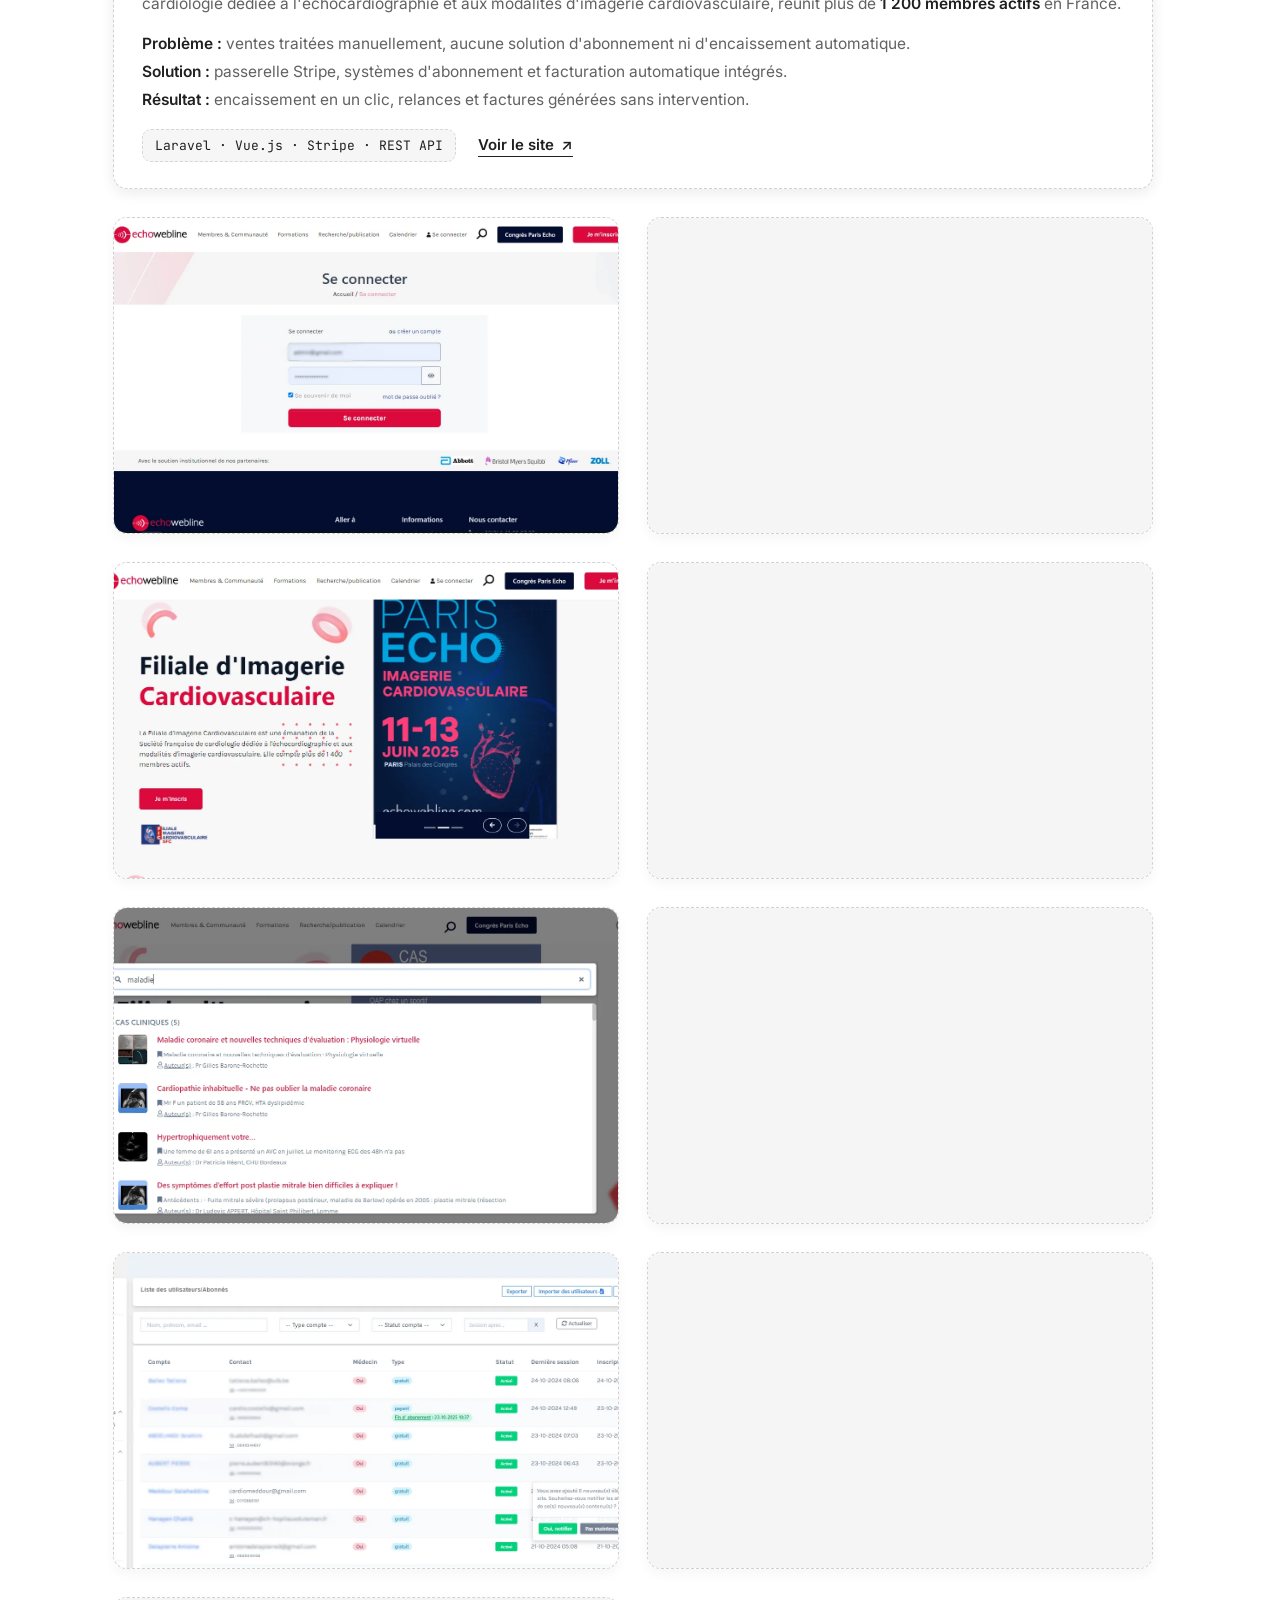
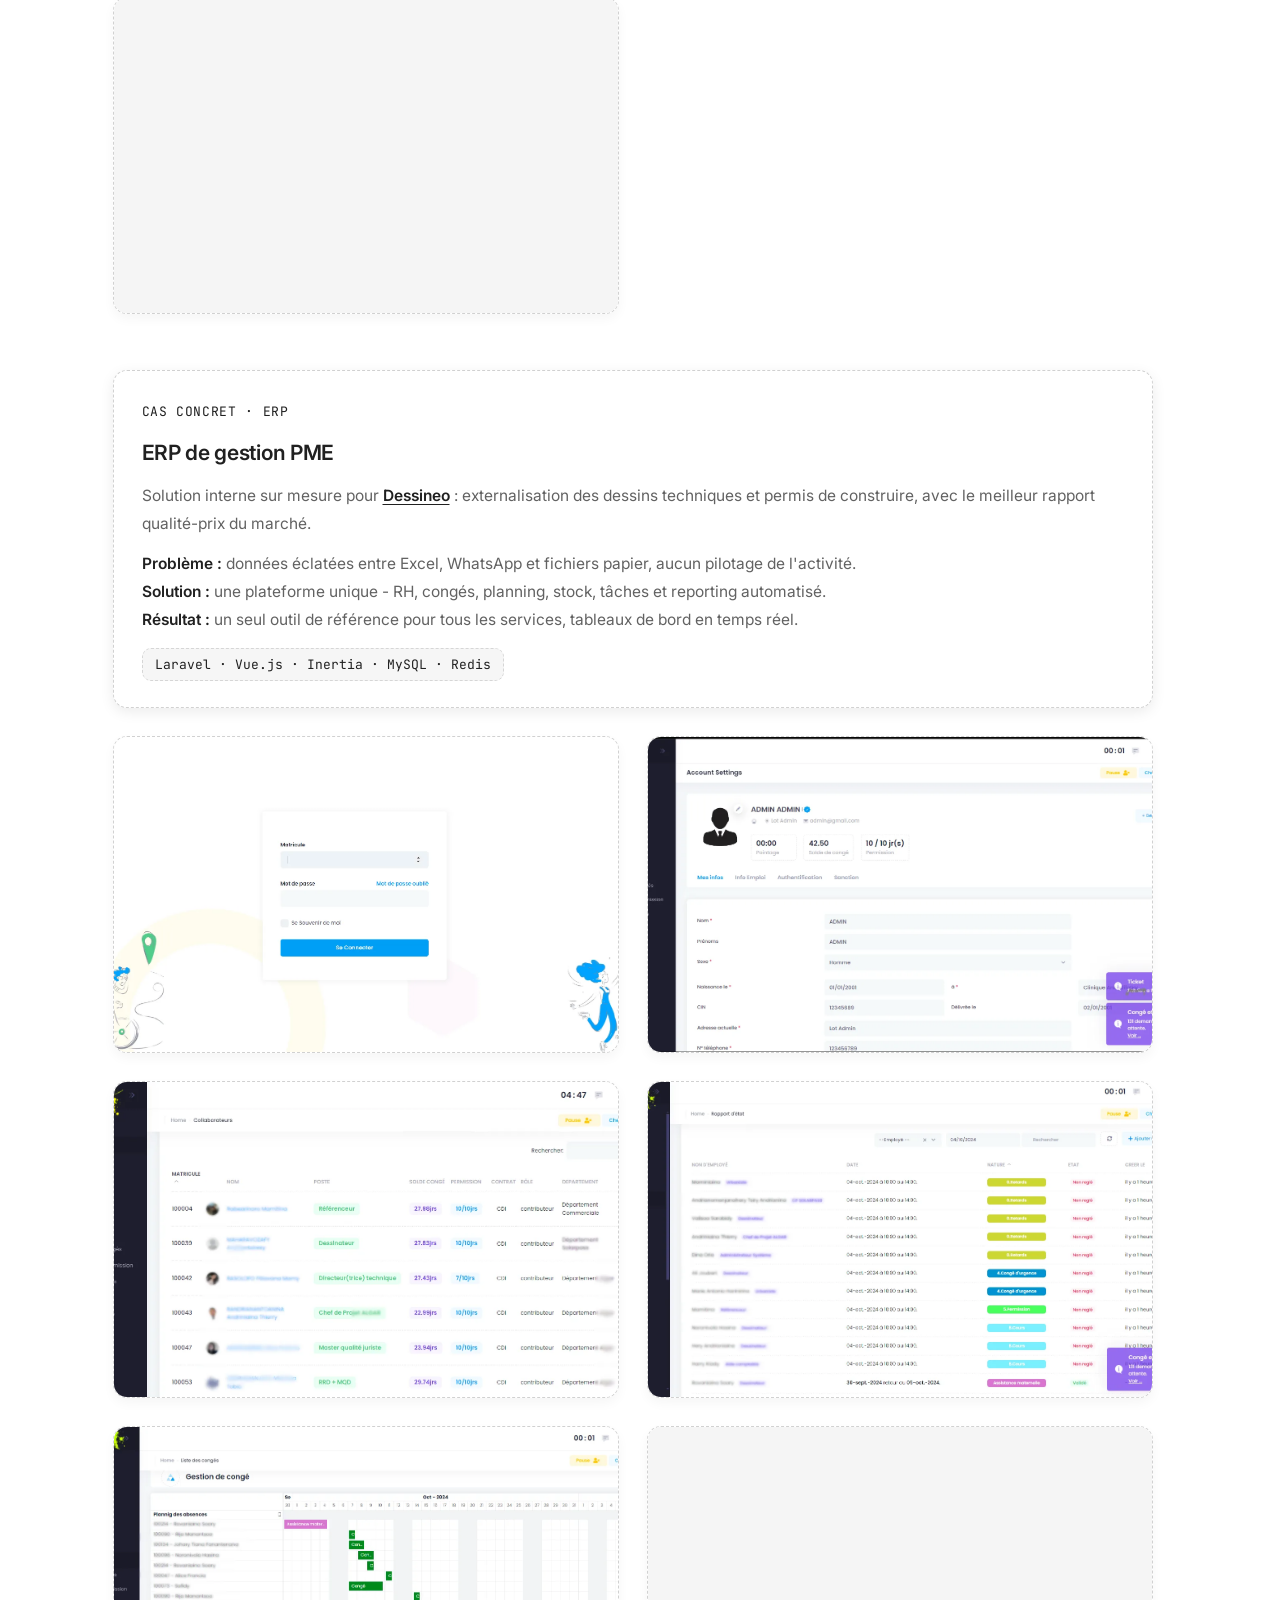
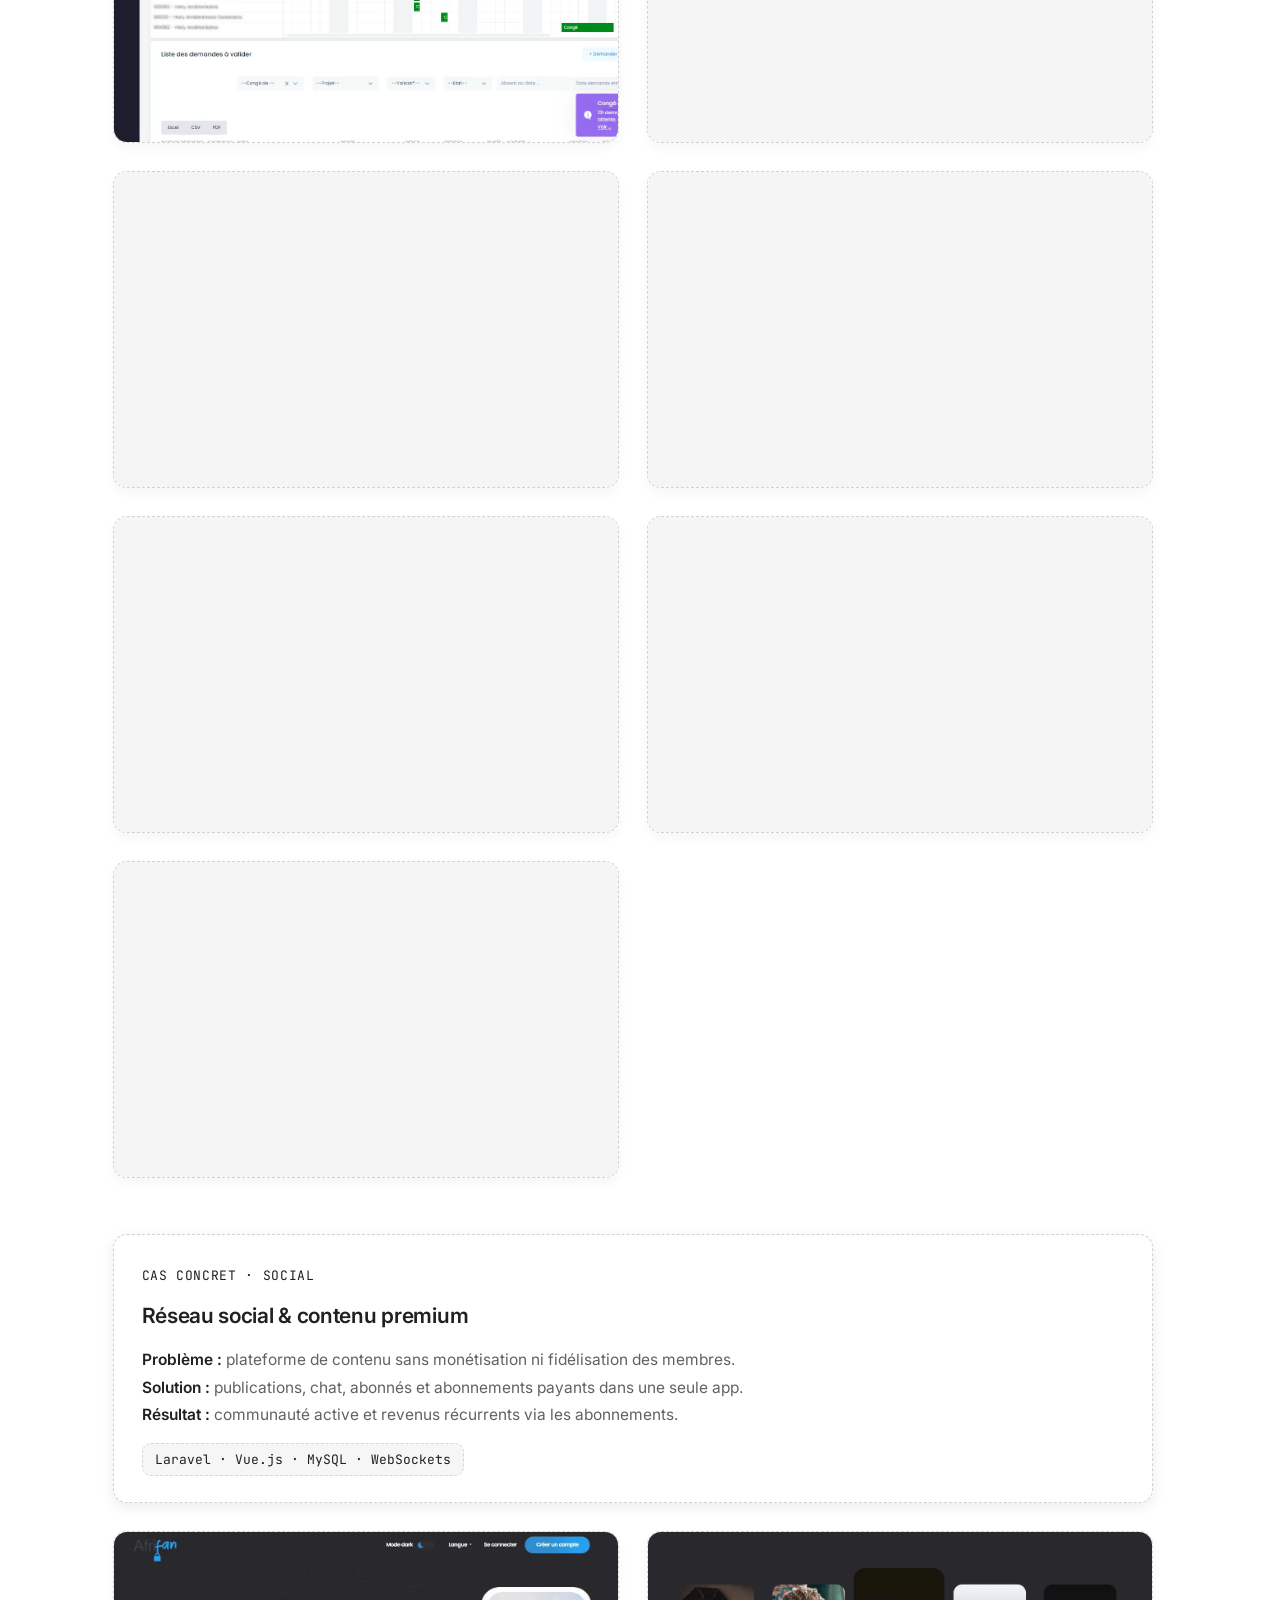
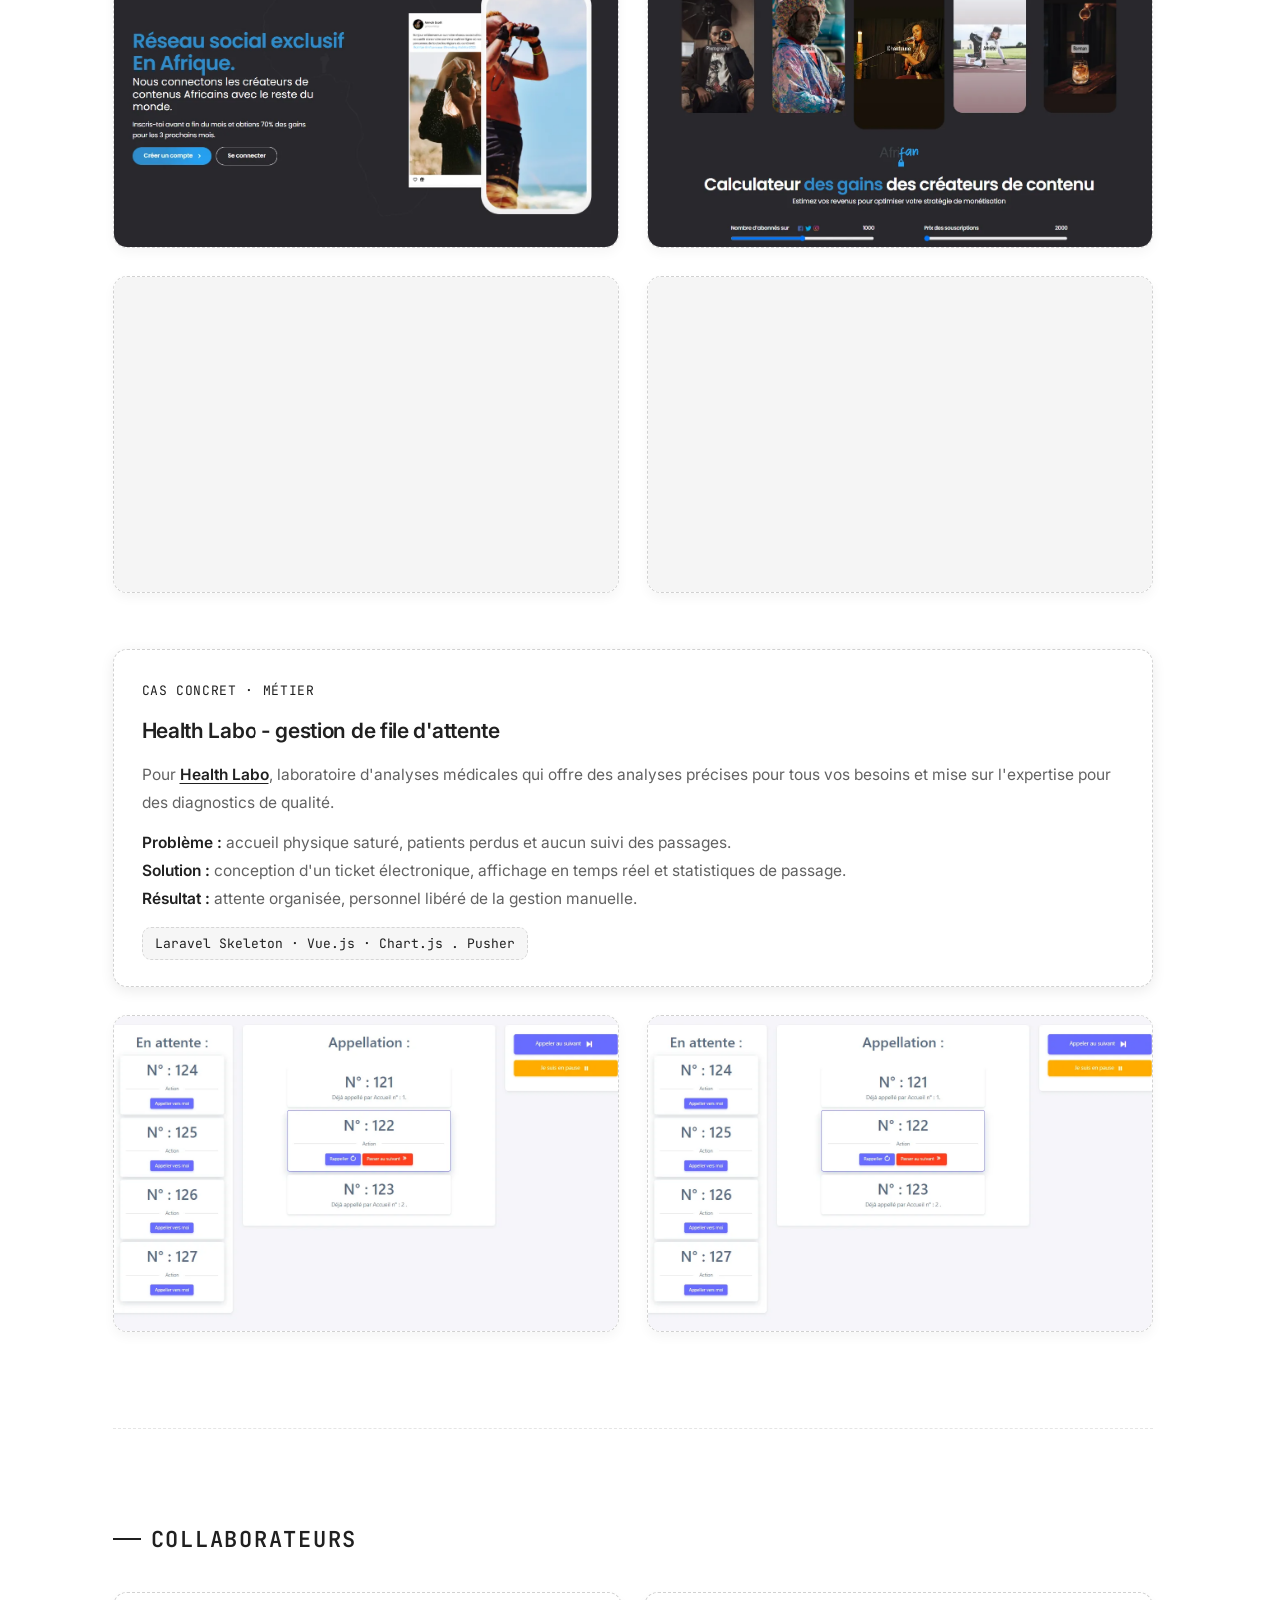
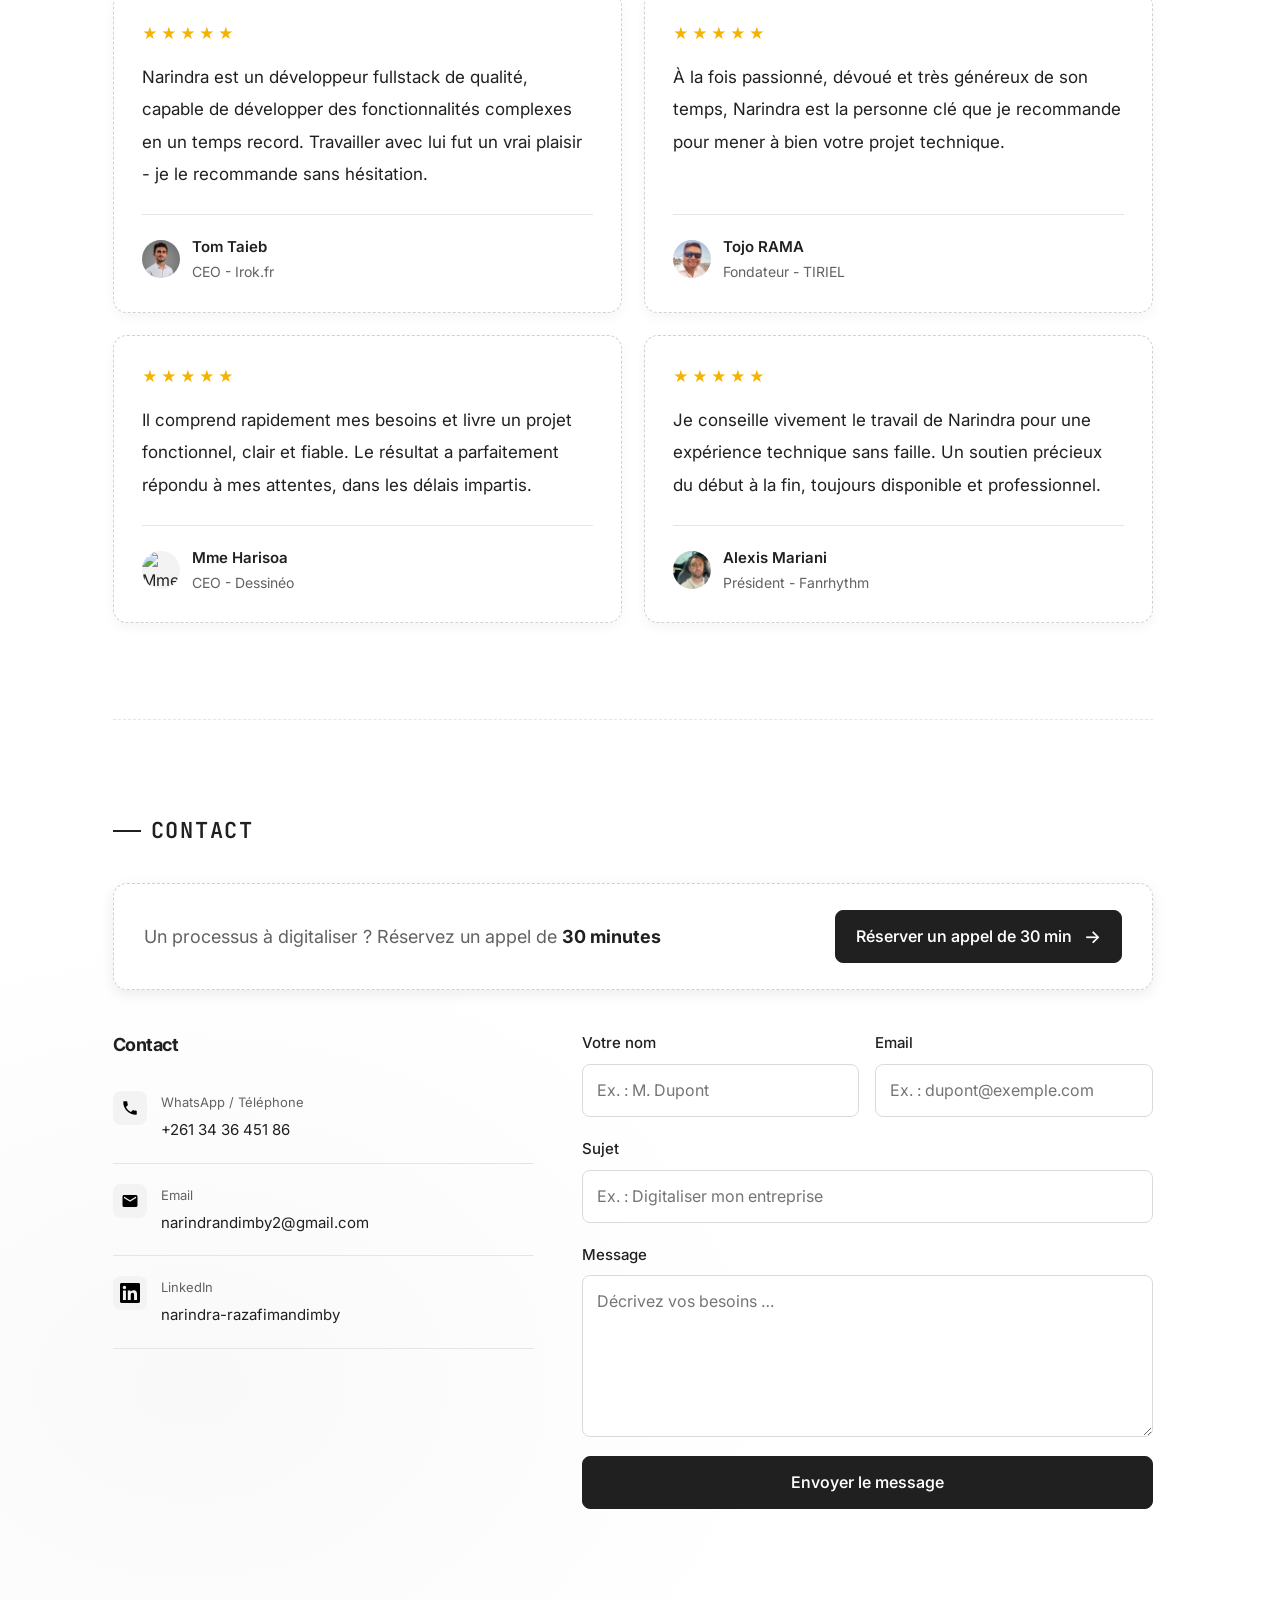
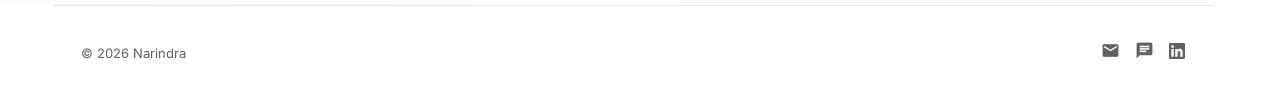
==== commit 39dfbfcd: "Refactor technology description: update AI assistant text for clarity" ====
--- a/index.html
+++ b/index.html
@@ -235,7 +235,7 @@
           <div class="tech-item"><img src="https://cdn.simpleicons.org/chartdotjs/F37726" alt="" width="40" height="40" loading="lazy" /><span>Chart.js</span></div>
           <div class="tech-item"><img src="https://cdn.simpleicons.org/ionic/3880FF" alt="" width="40" height="40" loading="lazy" /><span>Ionic</span></div>
           <div class="tech-item"><span class="material-icons tech-fallback-icon" aria-hidden="true">devices</span><span>Mobile</span></div>
-          <div class="tech-item"><span class="material-icons tech-fallback-icon" aria-hidden="true">auto_awesome</span><span>IA : Claude Code, Codex, Opencode</span></div>
+          <div class="tech-item"><span class="material-icons tech-fallback-icon" aria-hidden="true">auto_awesome</span><span>Assistant IA: Claude Code, Codex, Opencode</span></div>
         </div>
       </div>
     </div>
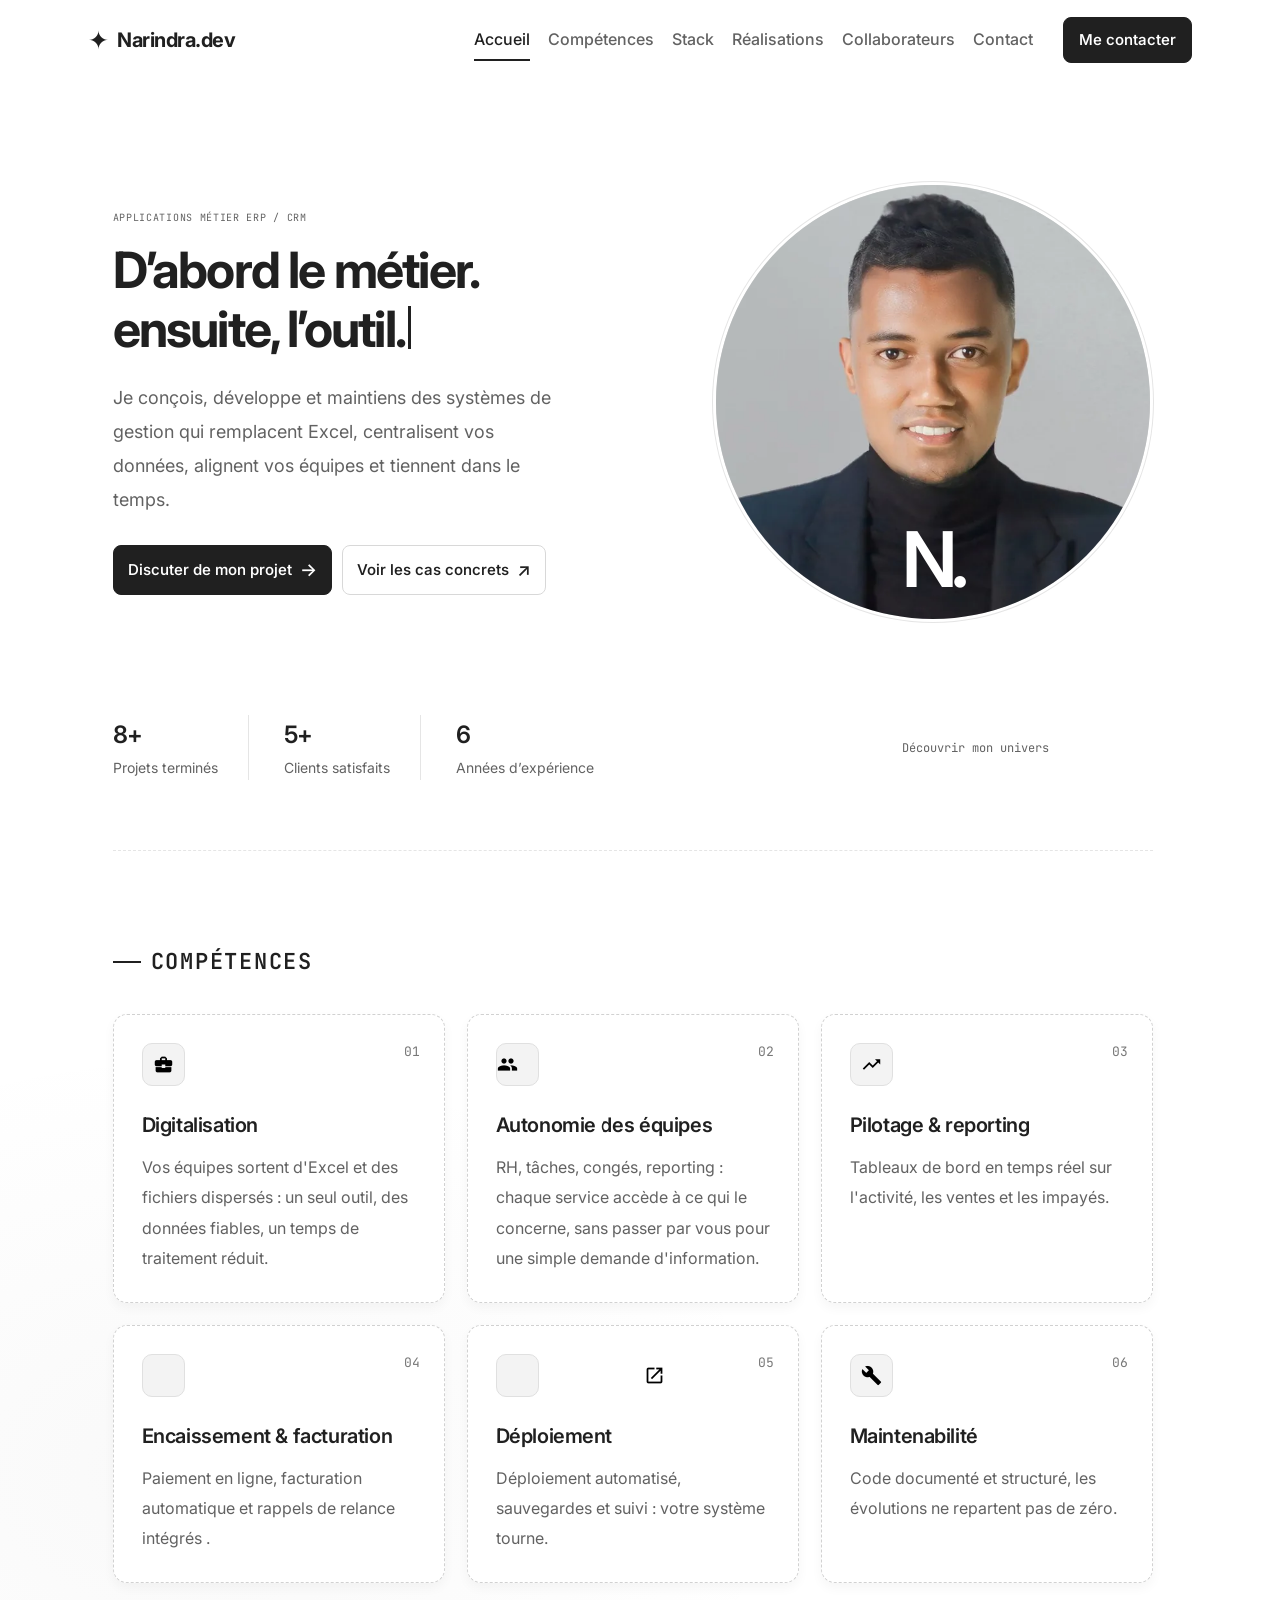
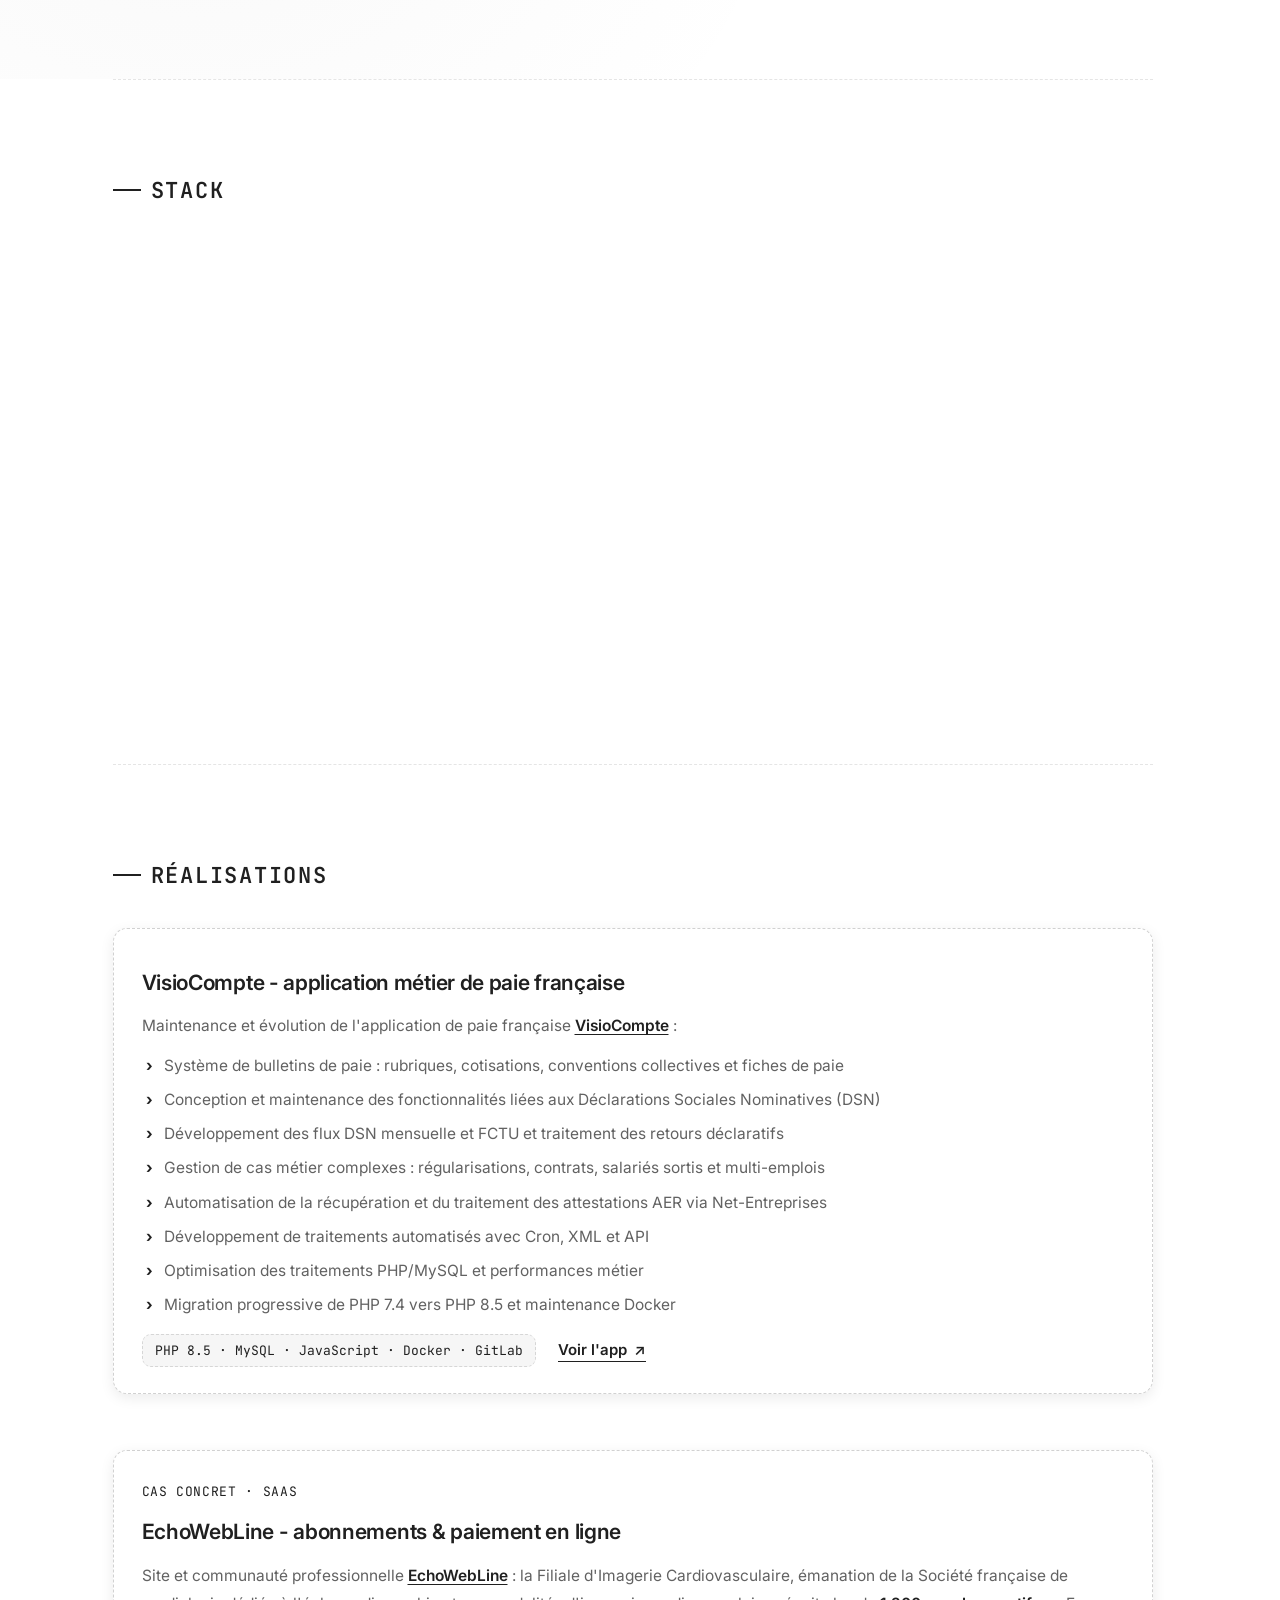
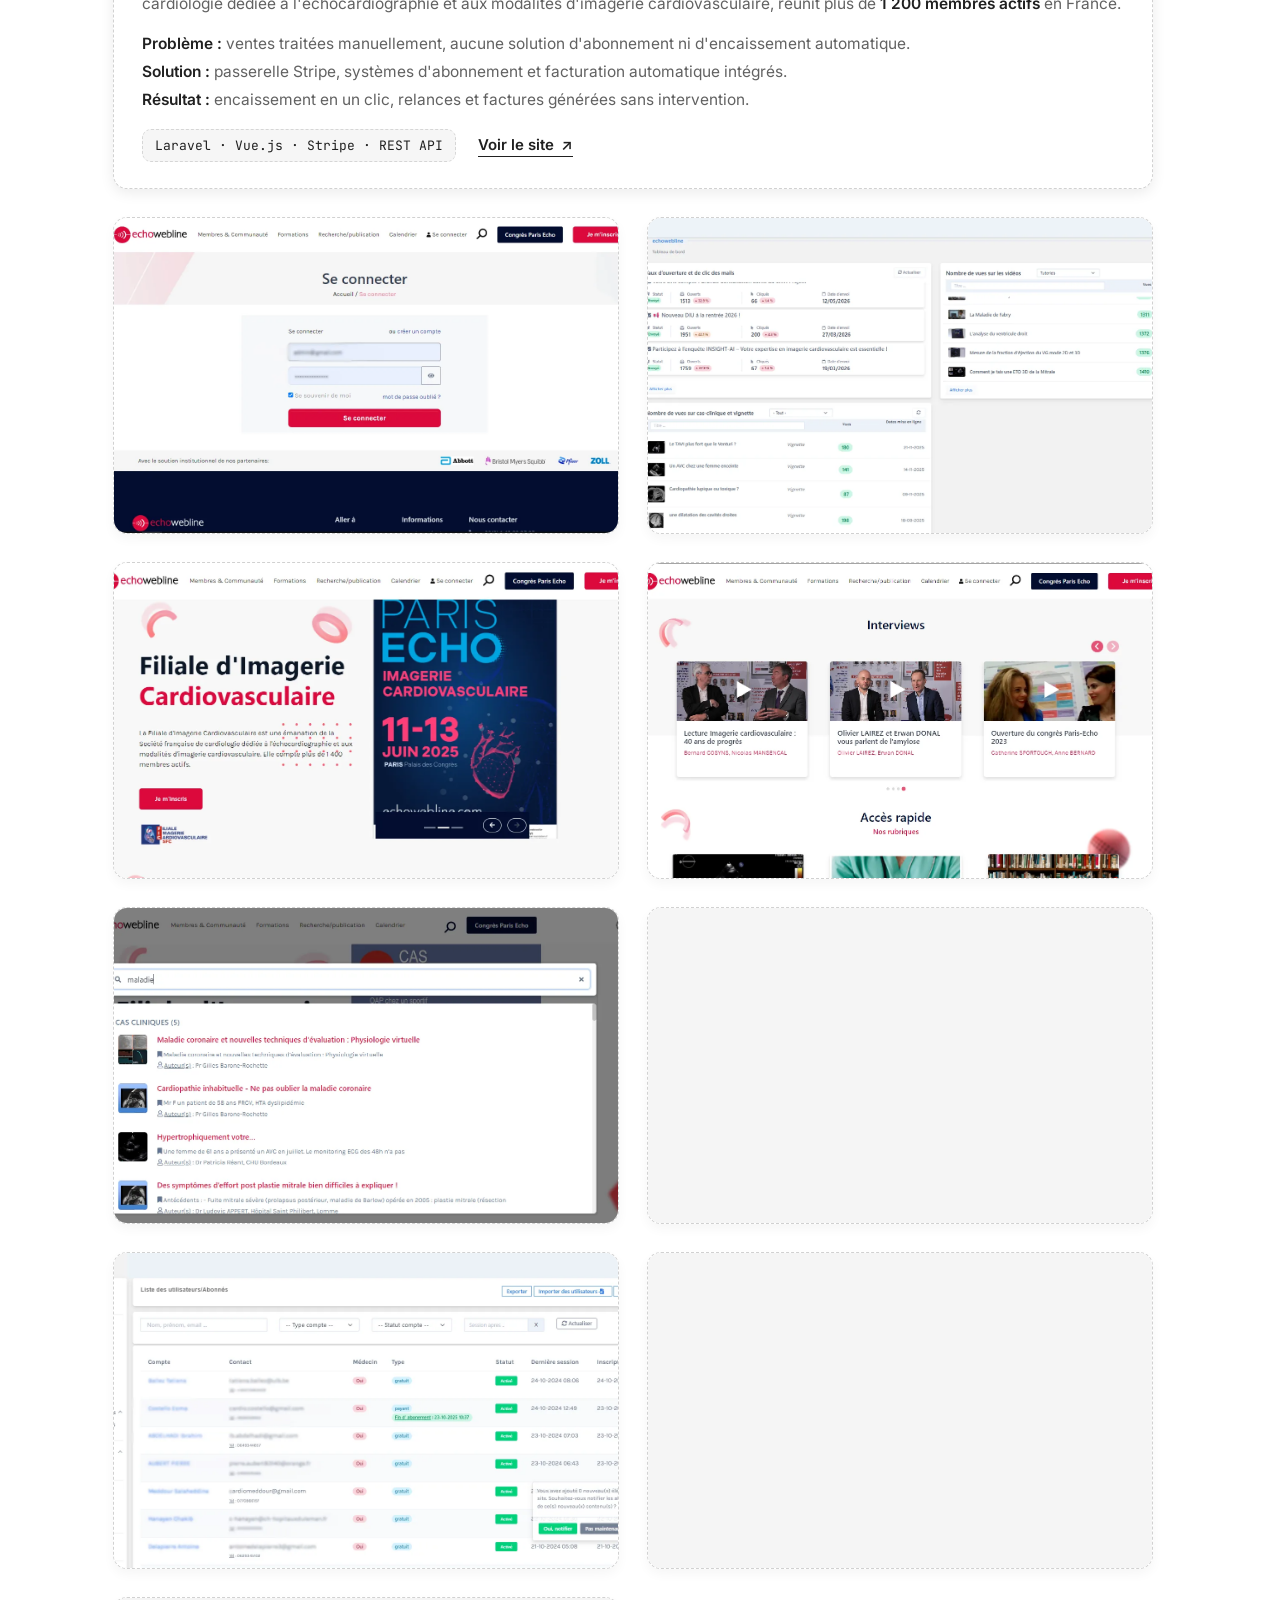
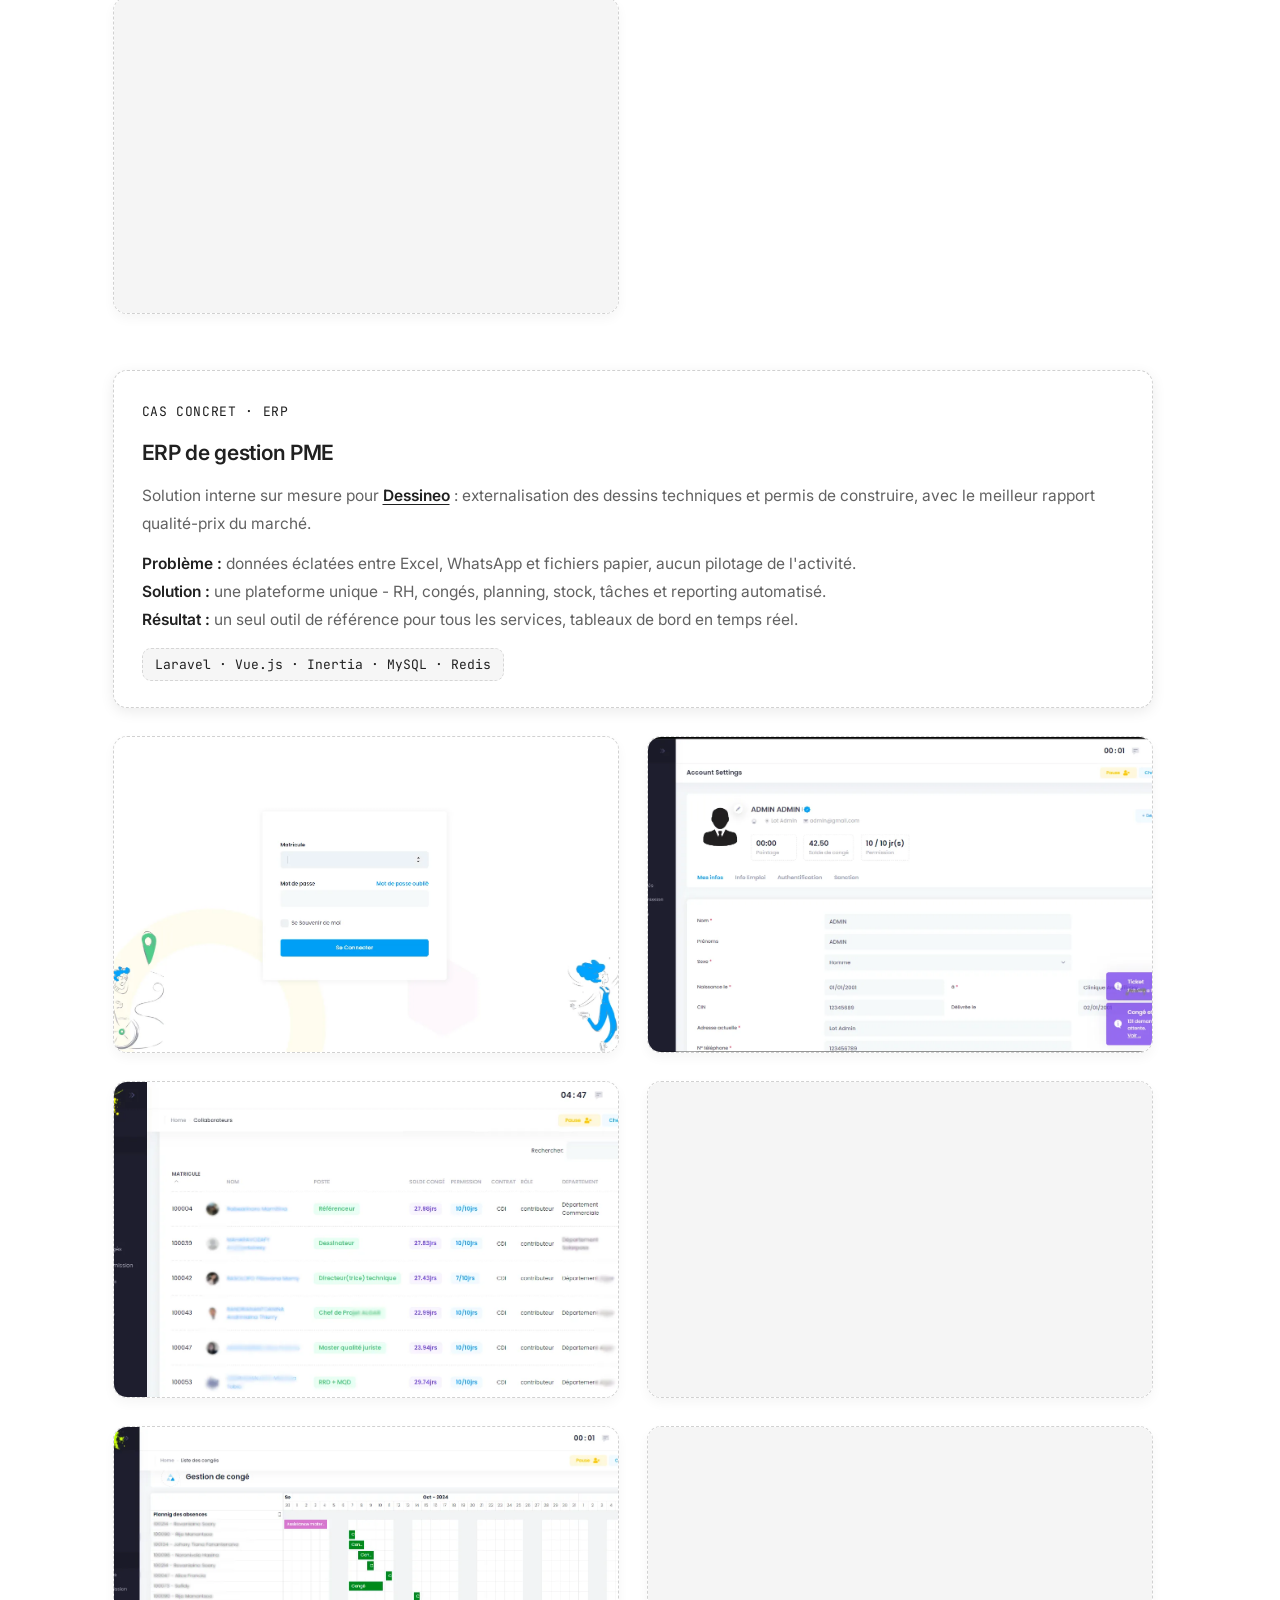
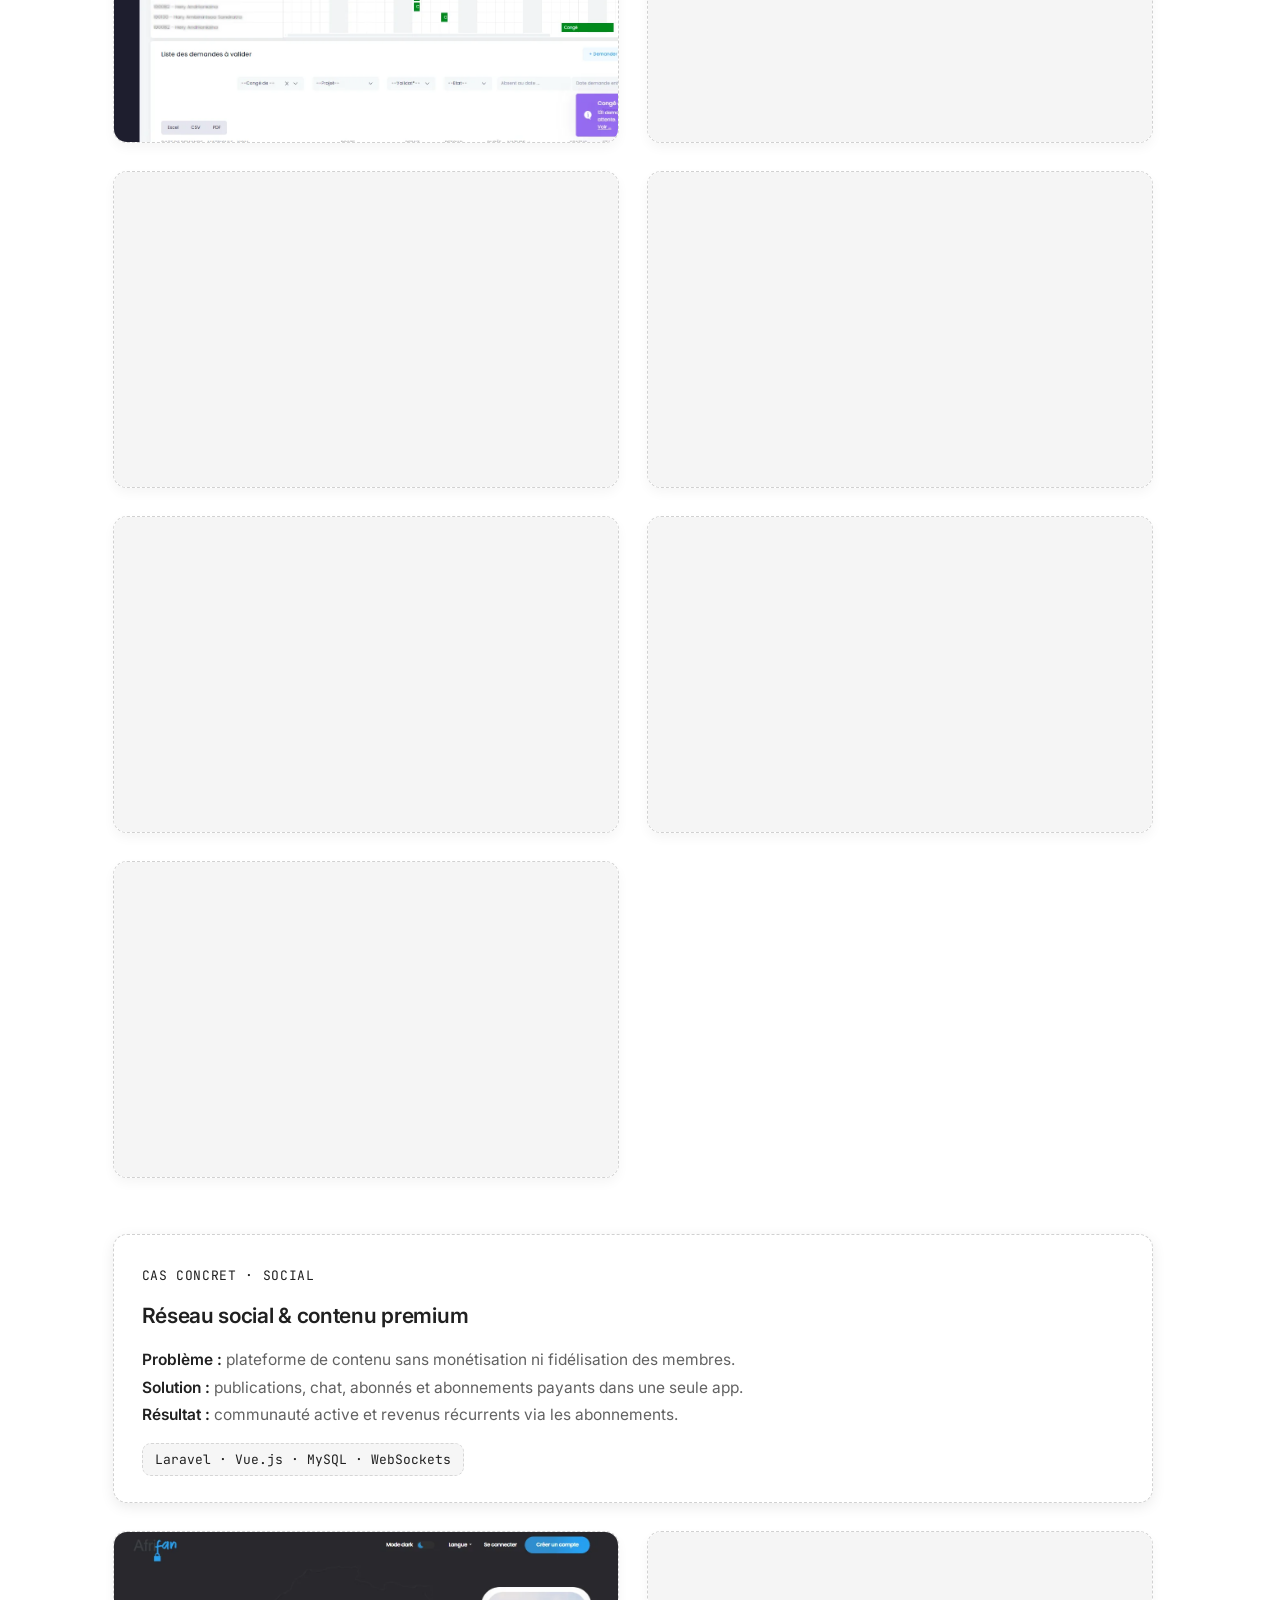
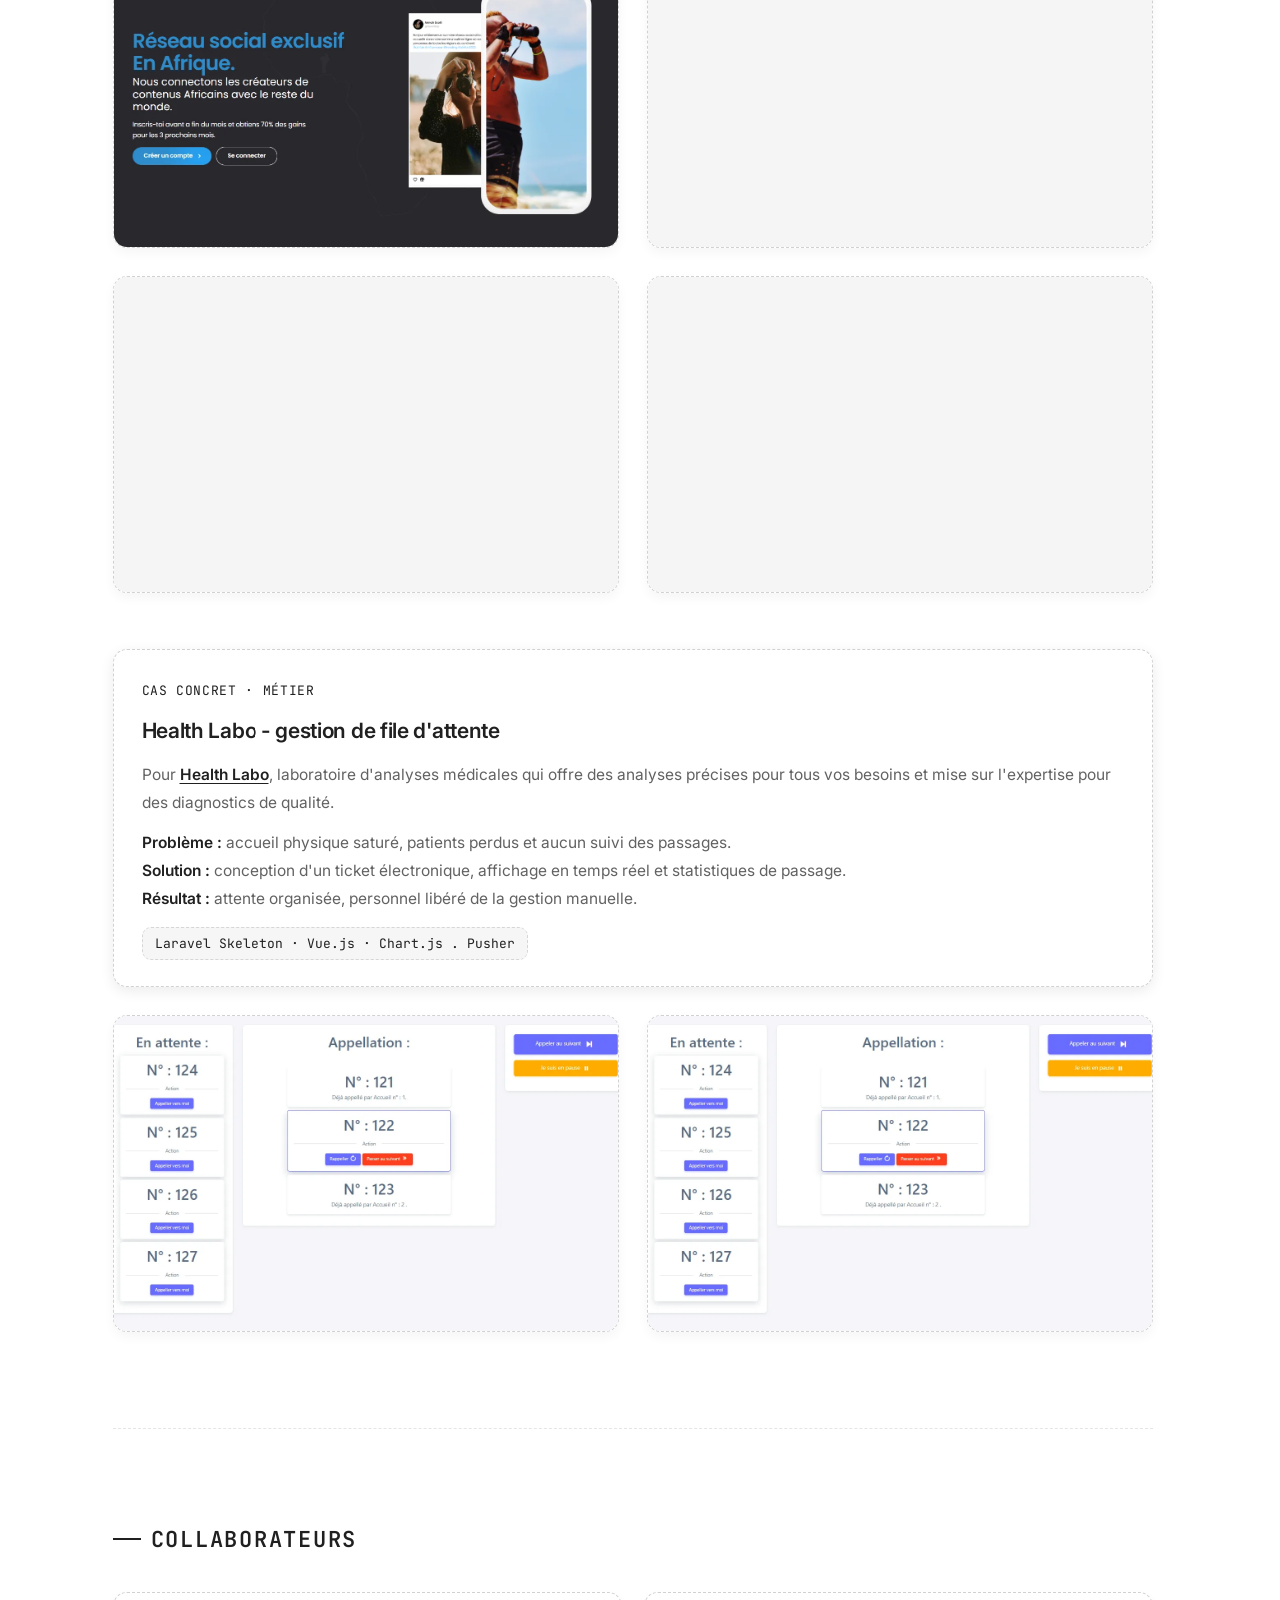
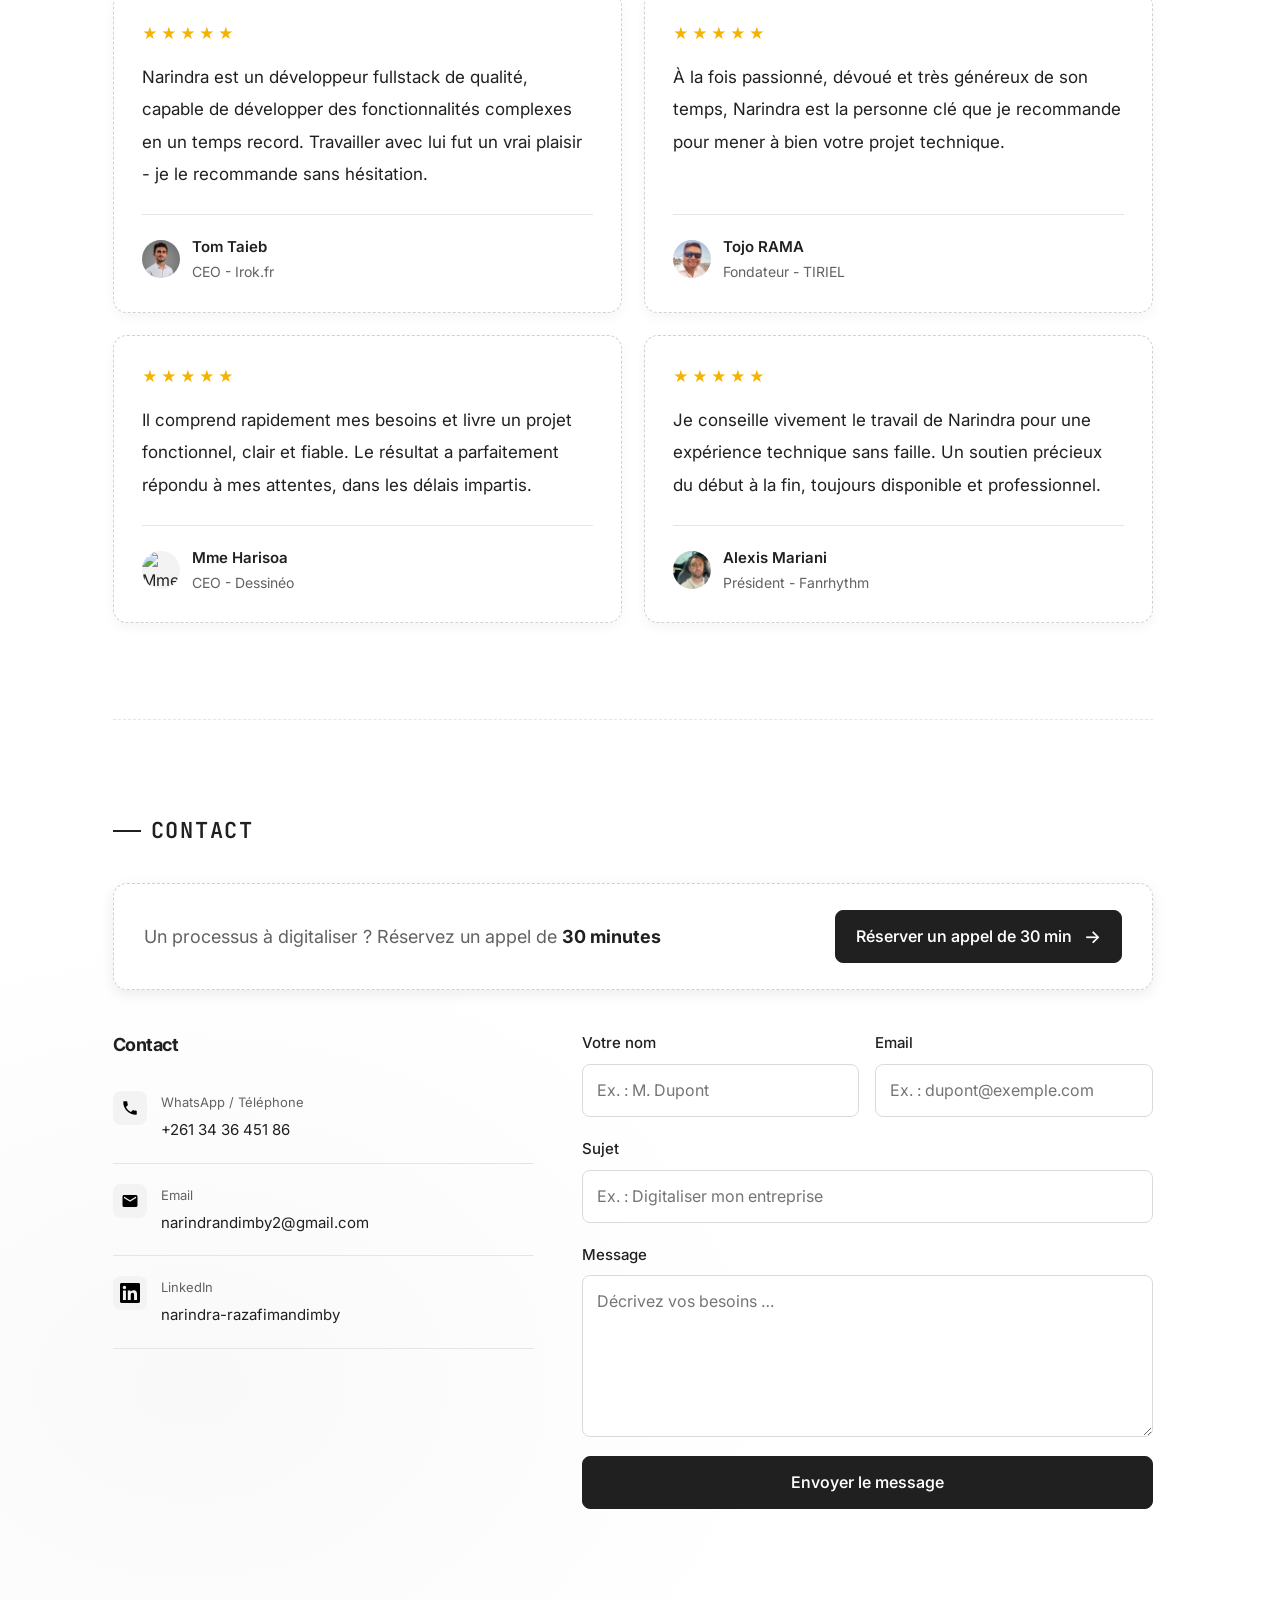
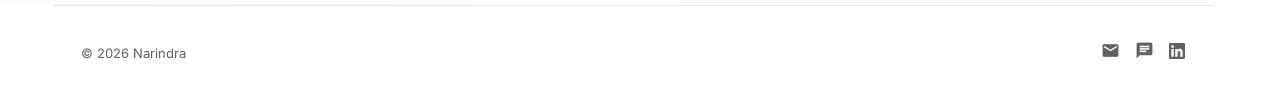
==== commit d5324109: "Refactor technology description: update AI assistant text for clarity and consistency" ====
--- a/index.html
+++ b/index.html
@@ -235,7 +235,7 @@
           <div class="tech-item"><img src="https://cdn.simpleicons.org/chartdotjs/F37726" alt="" width="40" height="40" loading="lazy" /><span>Chart.js</span></div>
           <div class="tech-item"><img src="https://cdn.simpleicons.org/ionic/3880FF" alt="" width="40" height="40" loading="lazy" /><span>Ionic</span></div>
           <div class="tech-item"><span class="material-icons tech-fallback-icon" aria-hidden="true">devices</span><span>Mobile</span></div>
-          <div class="tech-item"><span class="material-icons tech-fallback-icon" aria-hidden="true">auto_awesome</span><span>Assistant IA: Claude Code, Codex, Opencode</span></div>
+          <div class="tech-item"><span class="material-icons tech-fallback-icon" aria-hidden="true">auto_awesome</span><span>Assistant & IA: Claude Code, Codex, Opencode</span></div>
         </div>
       </div>
     </div>
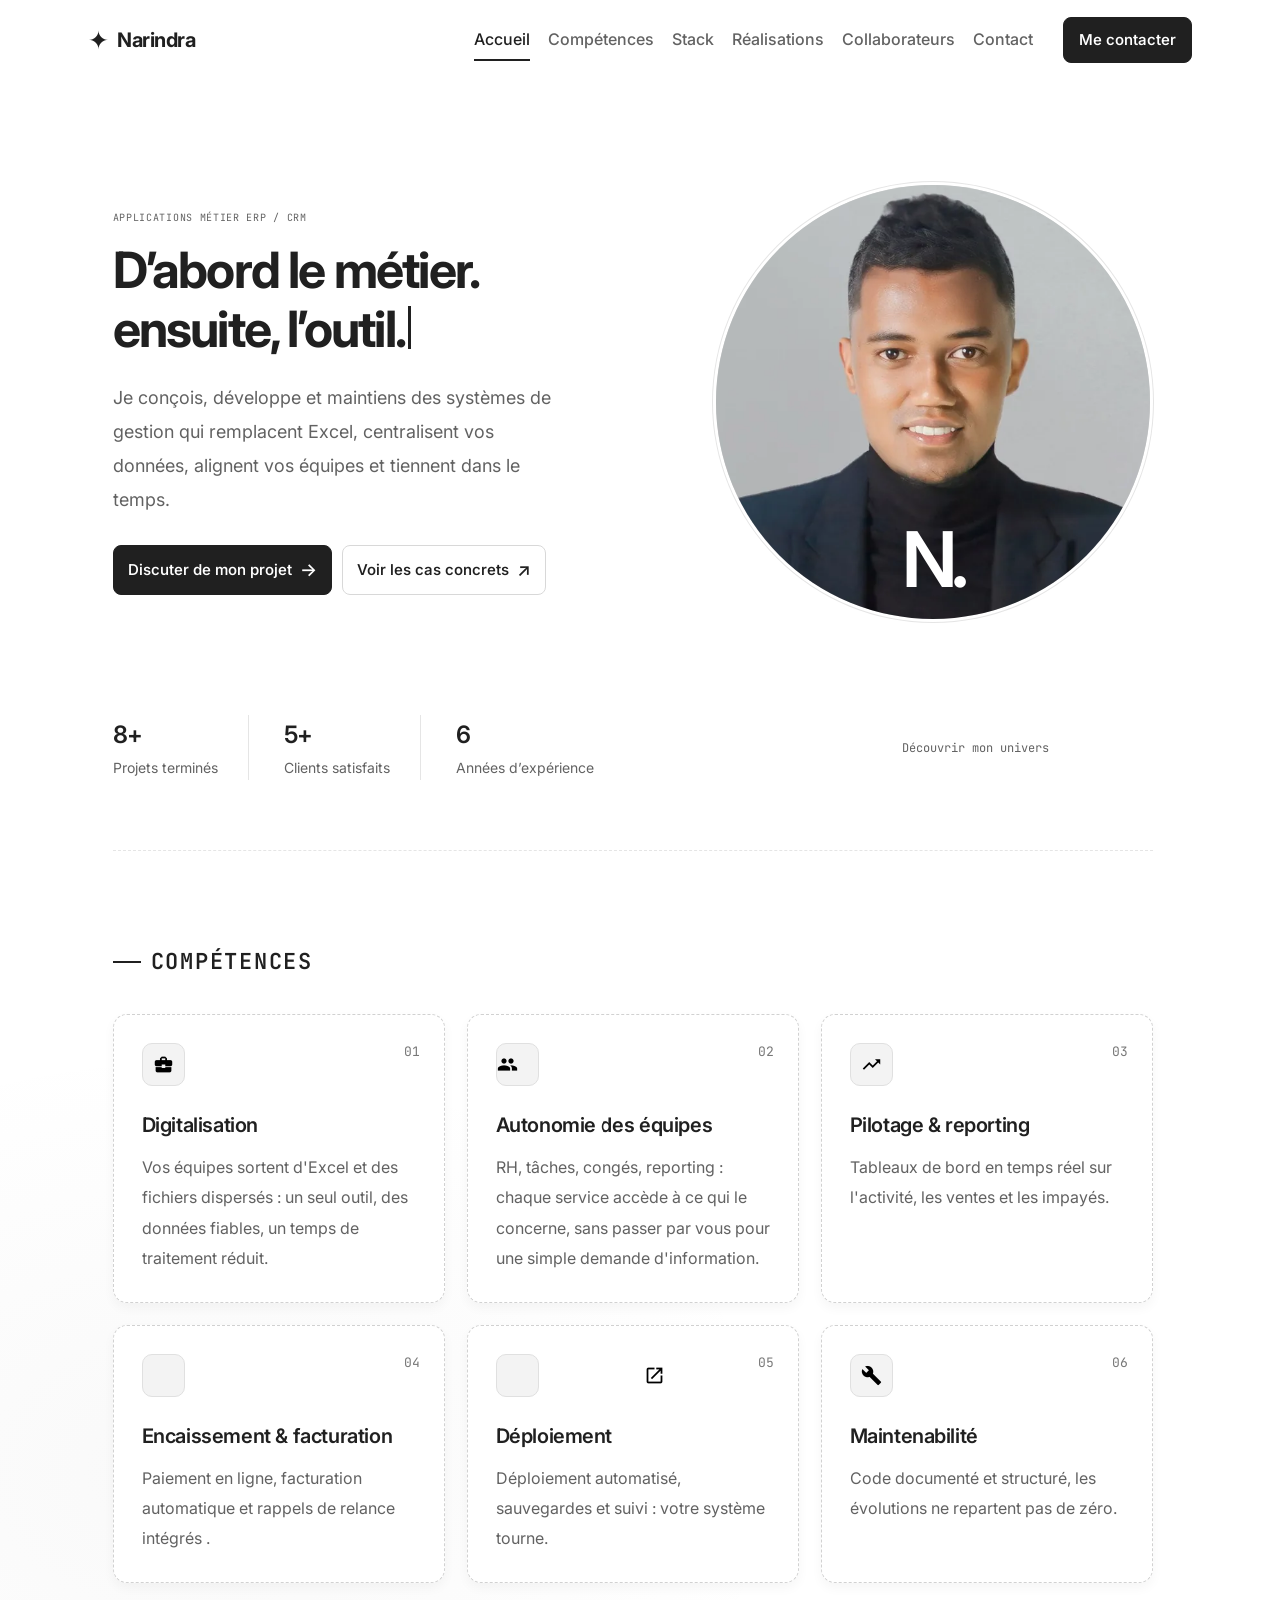
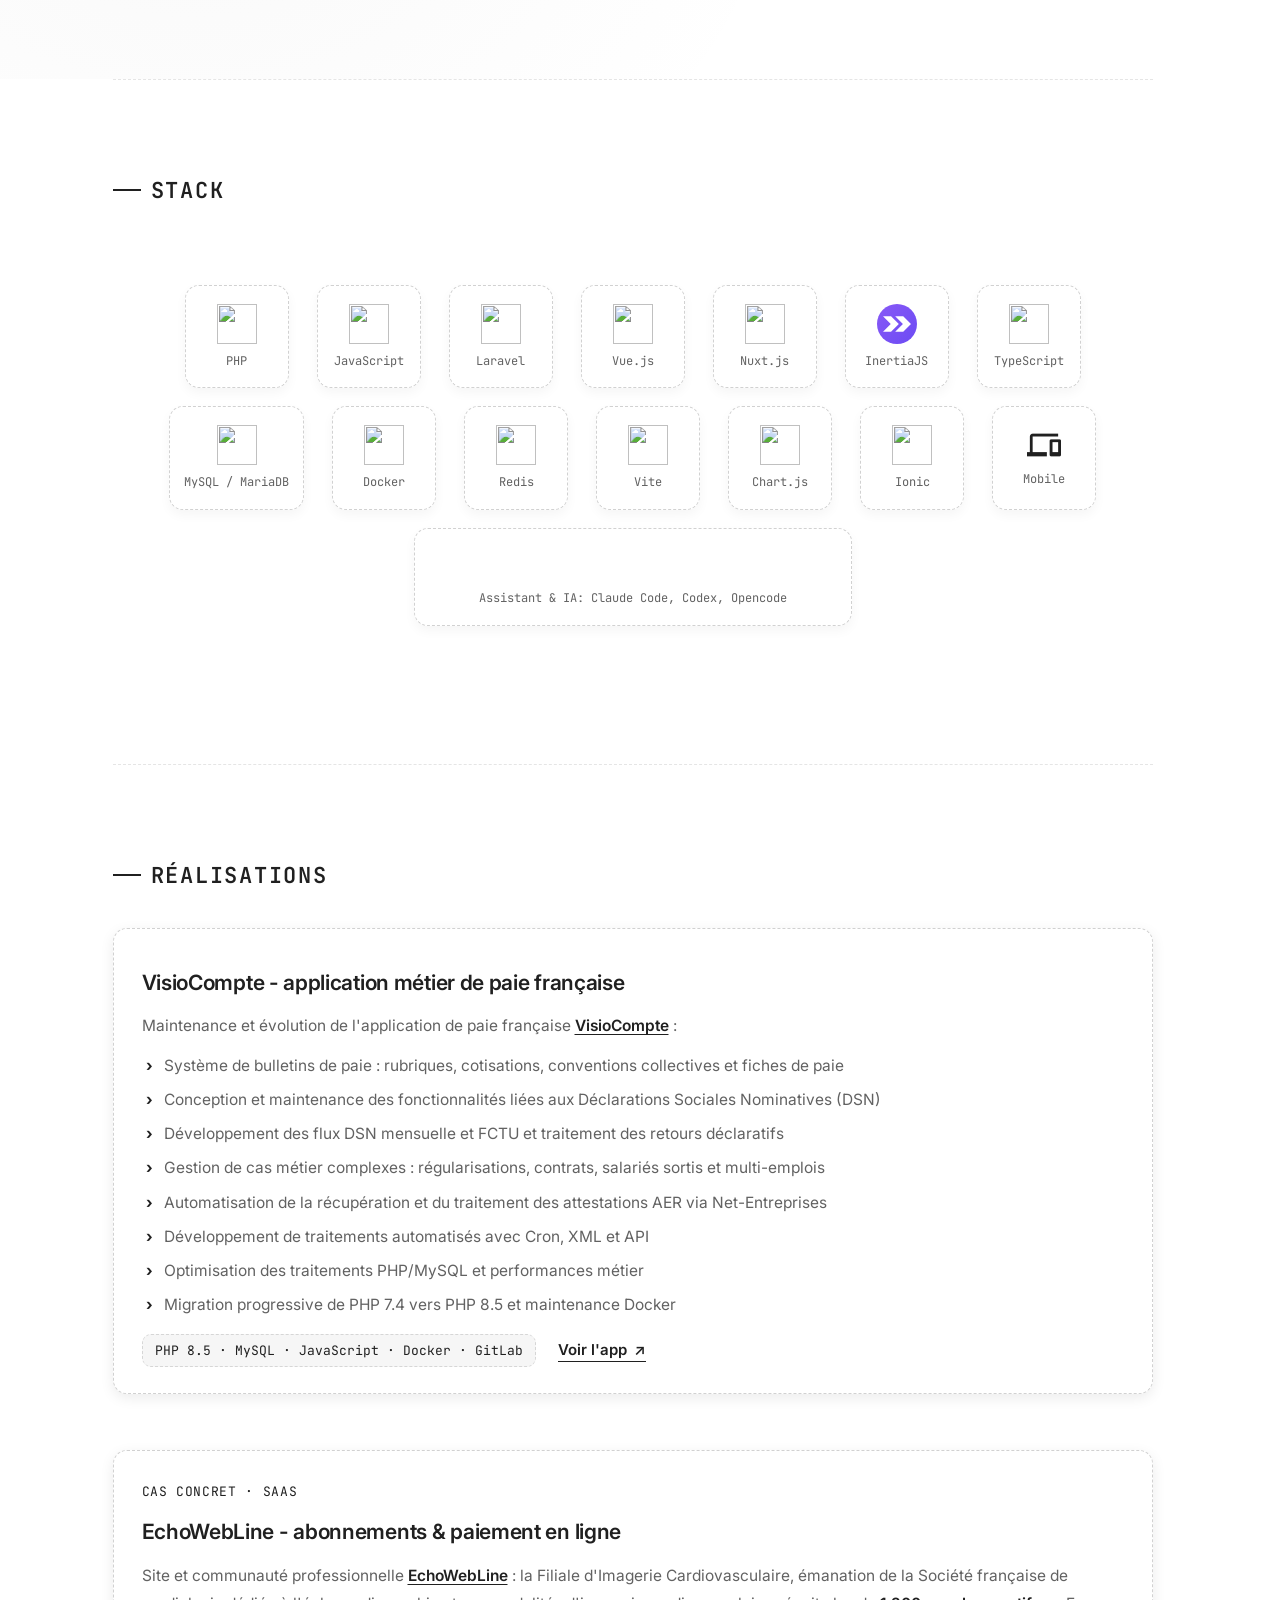
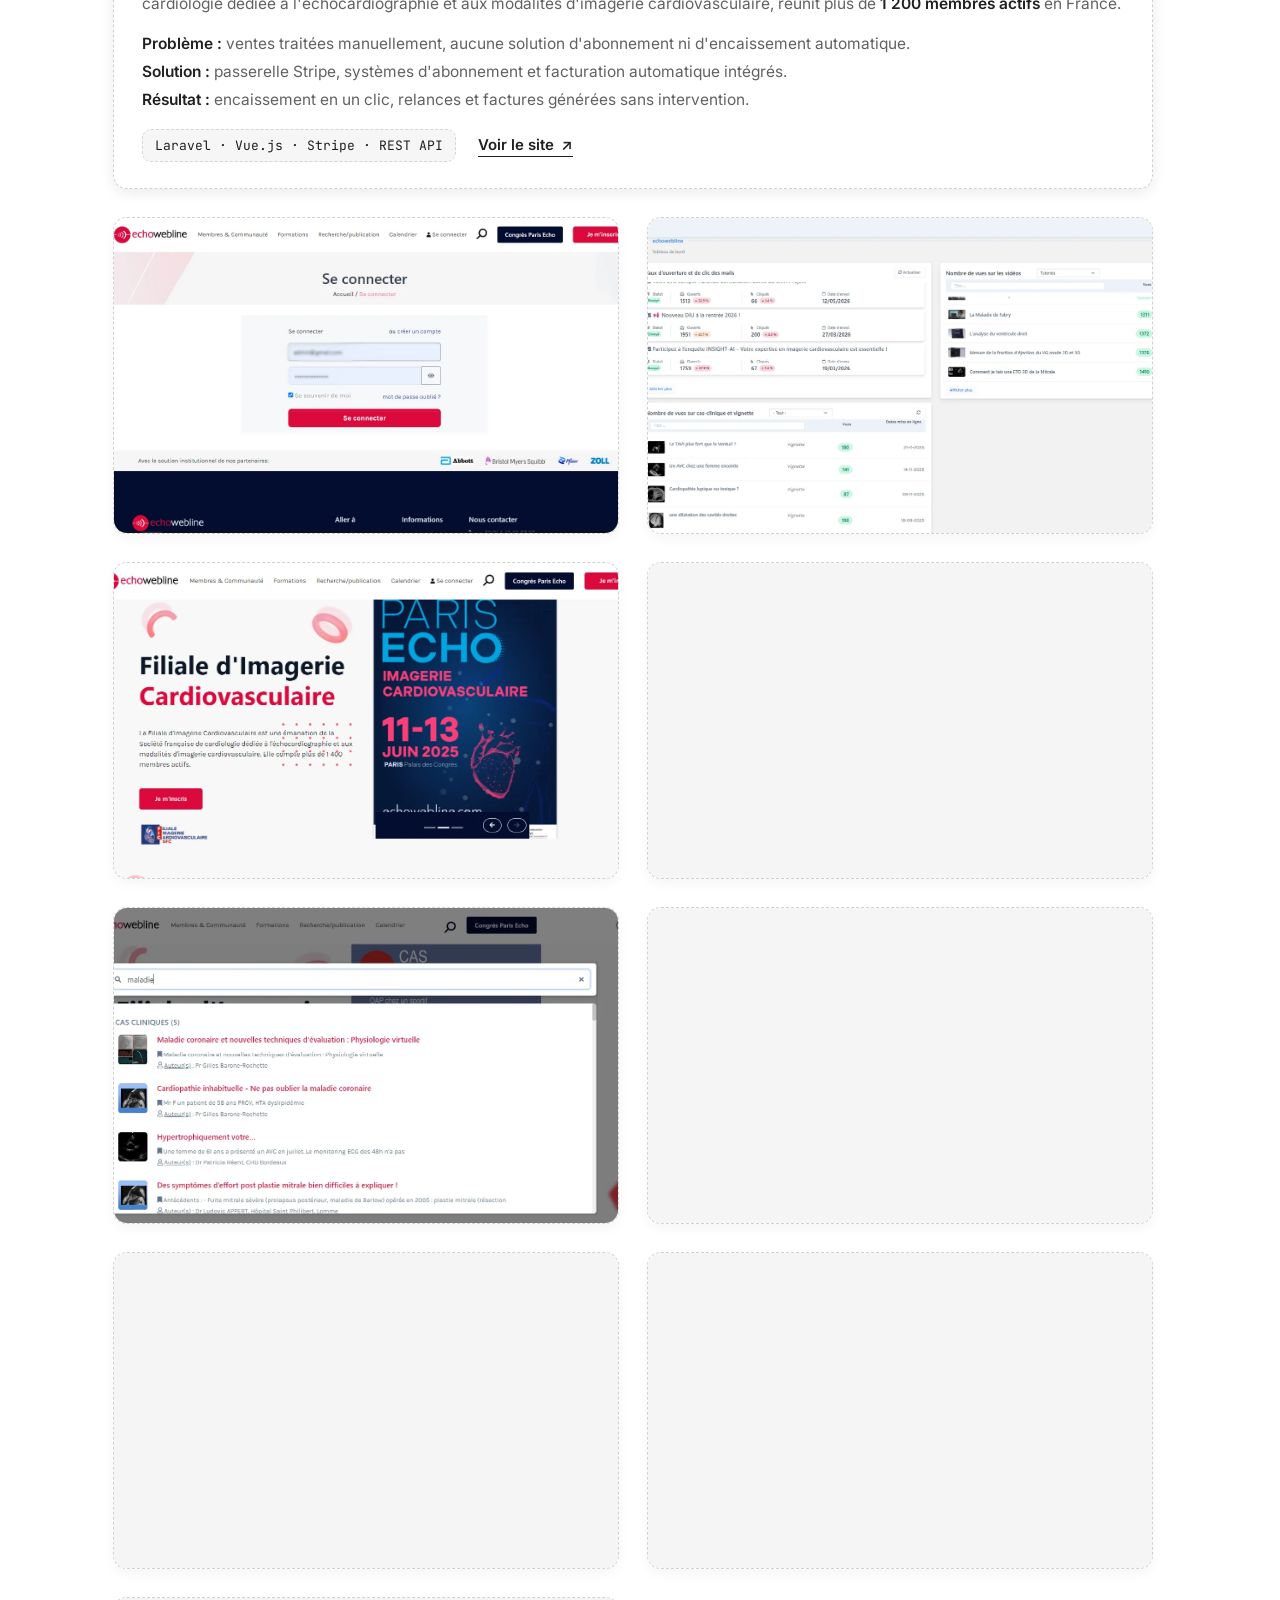
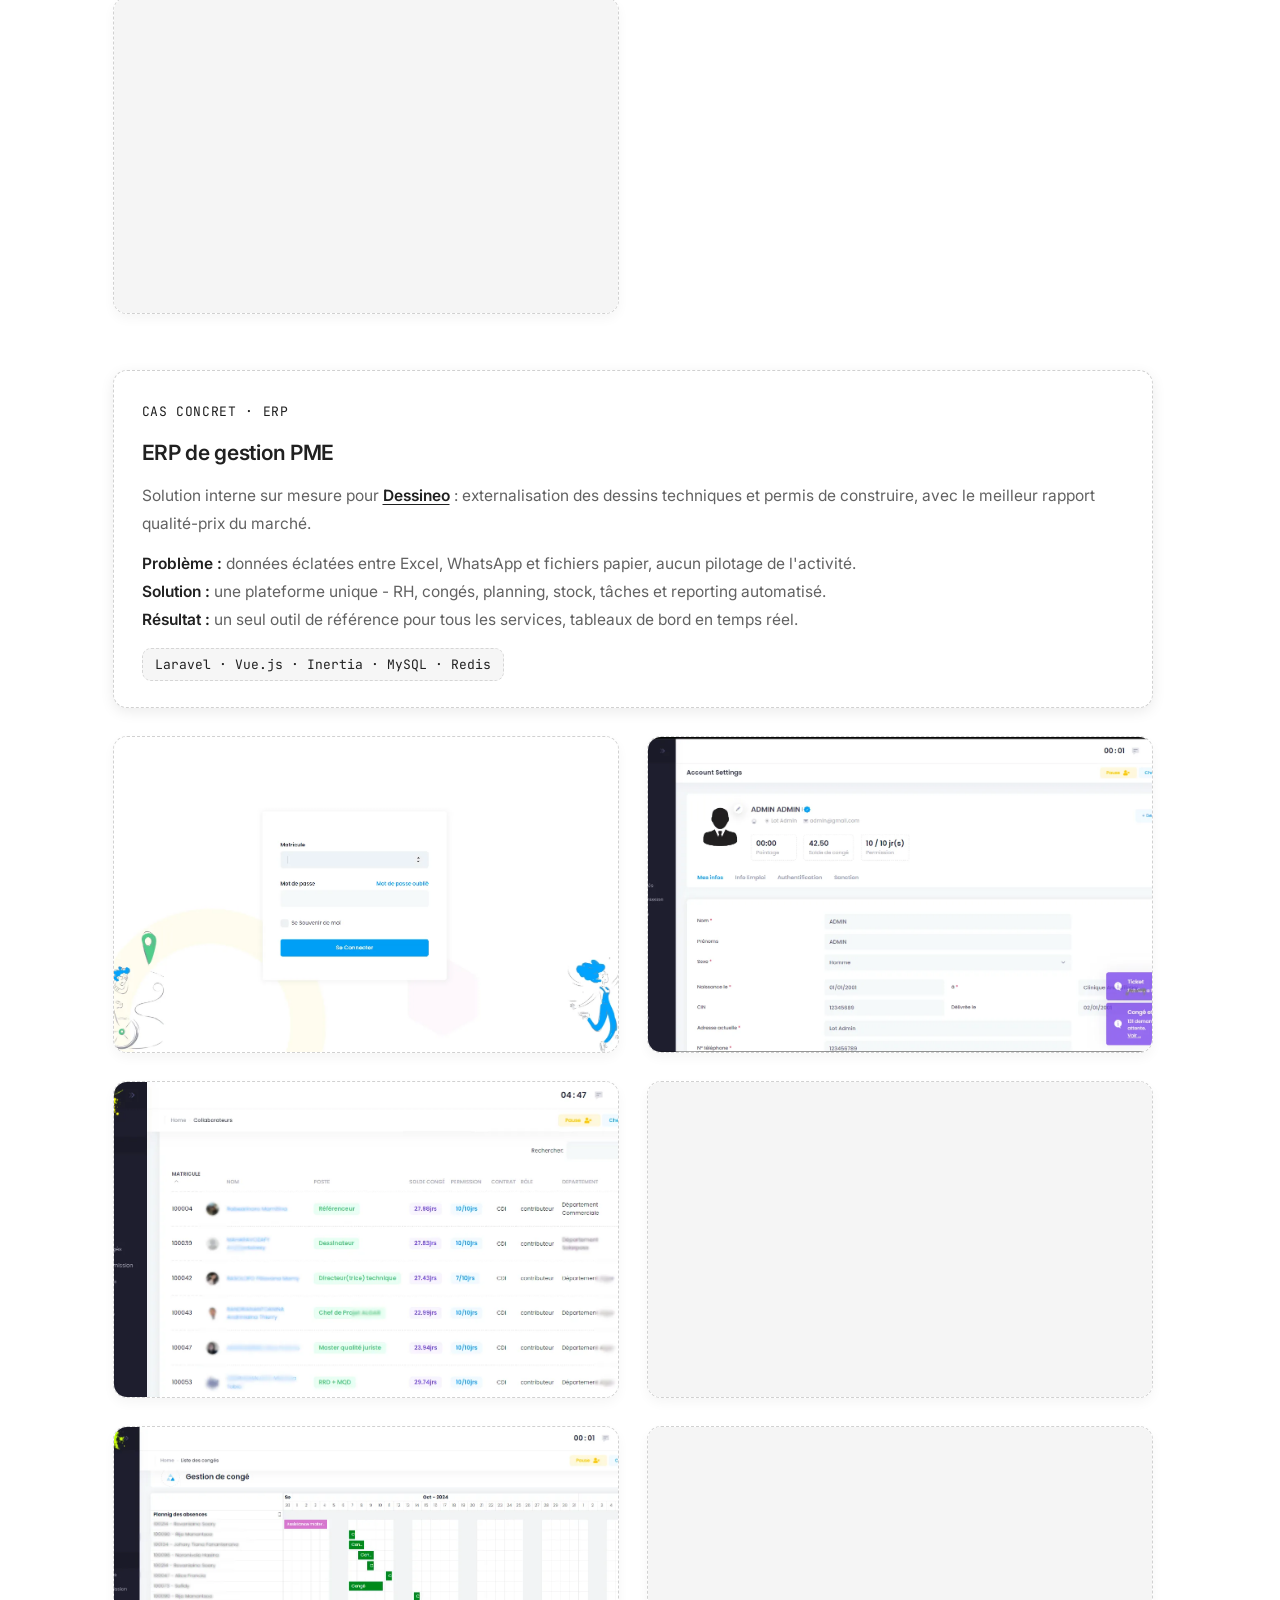
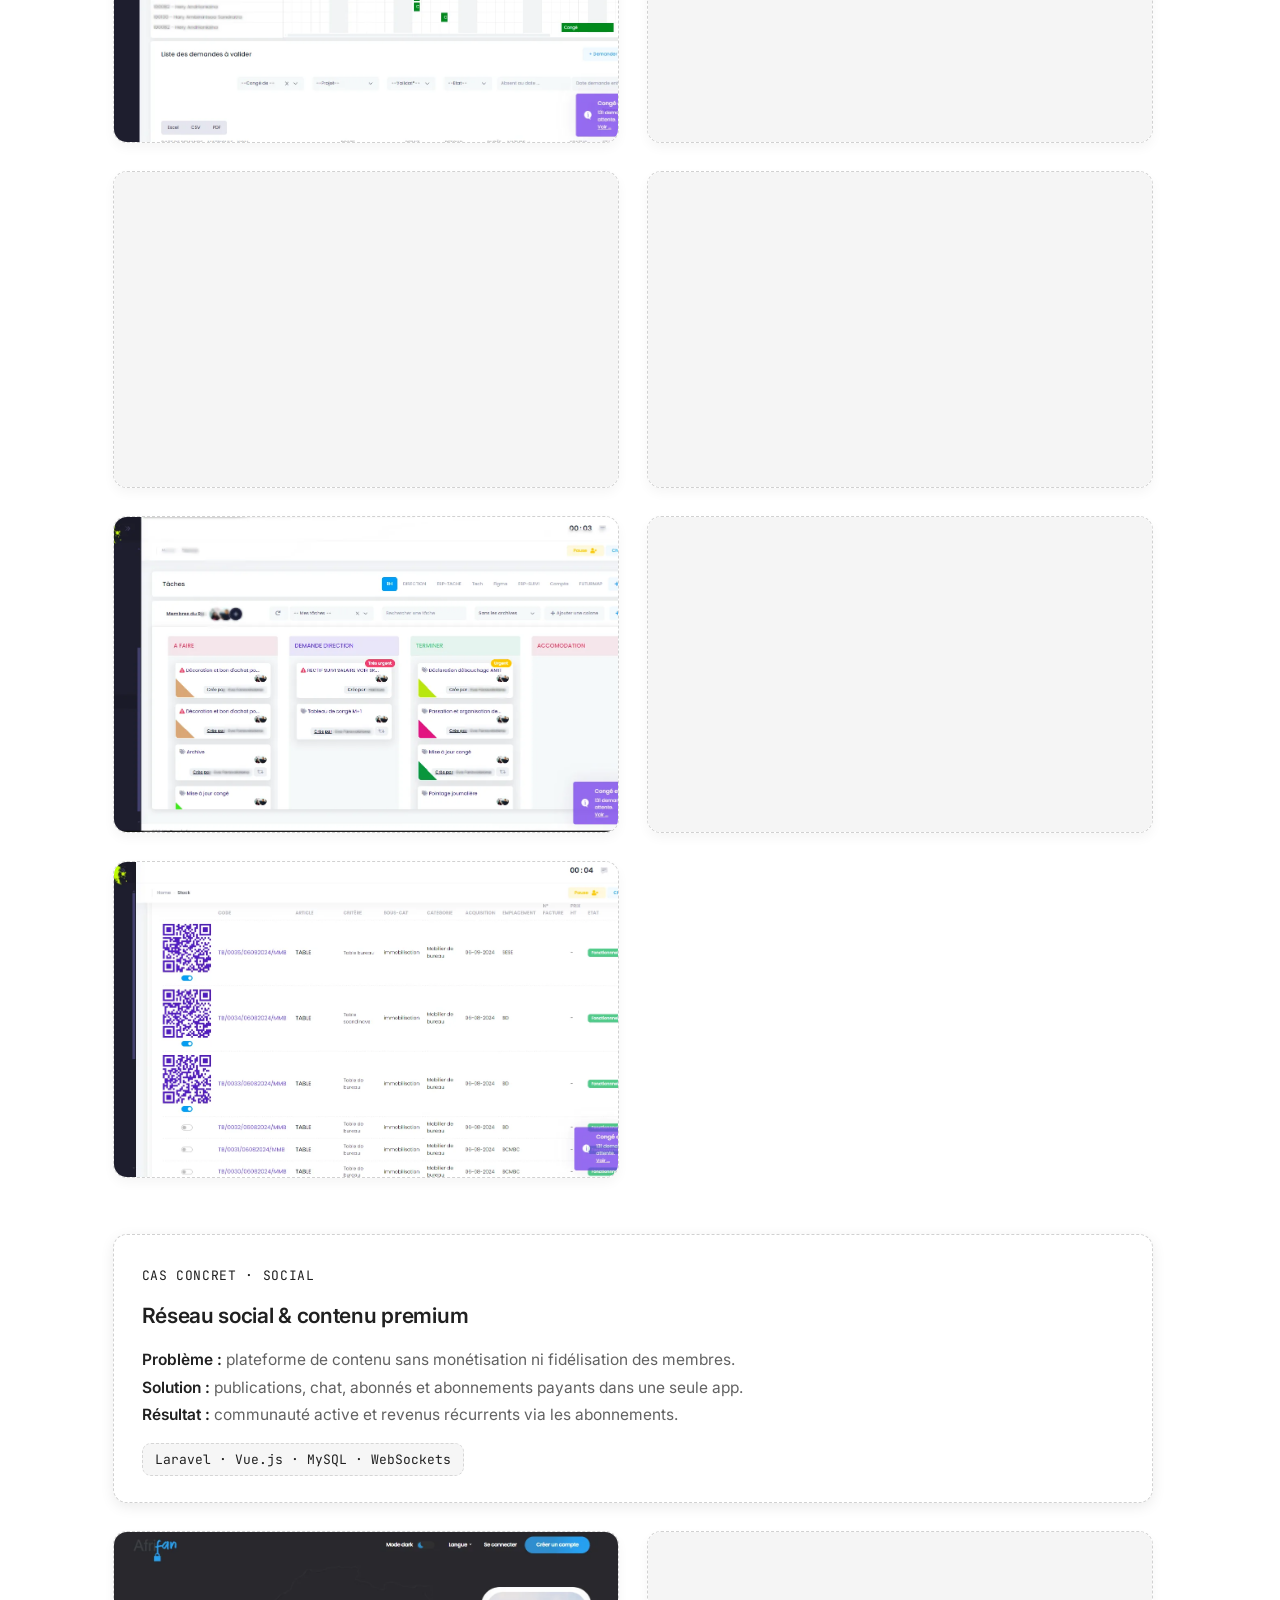
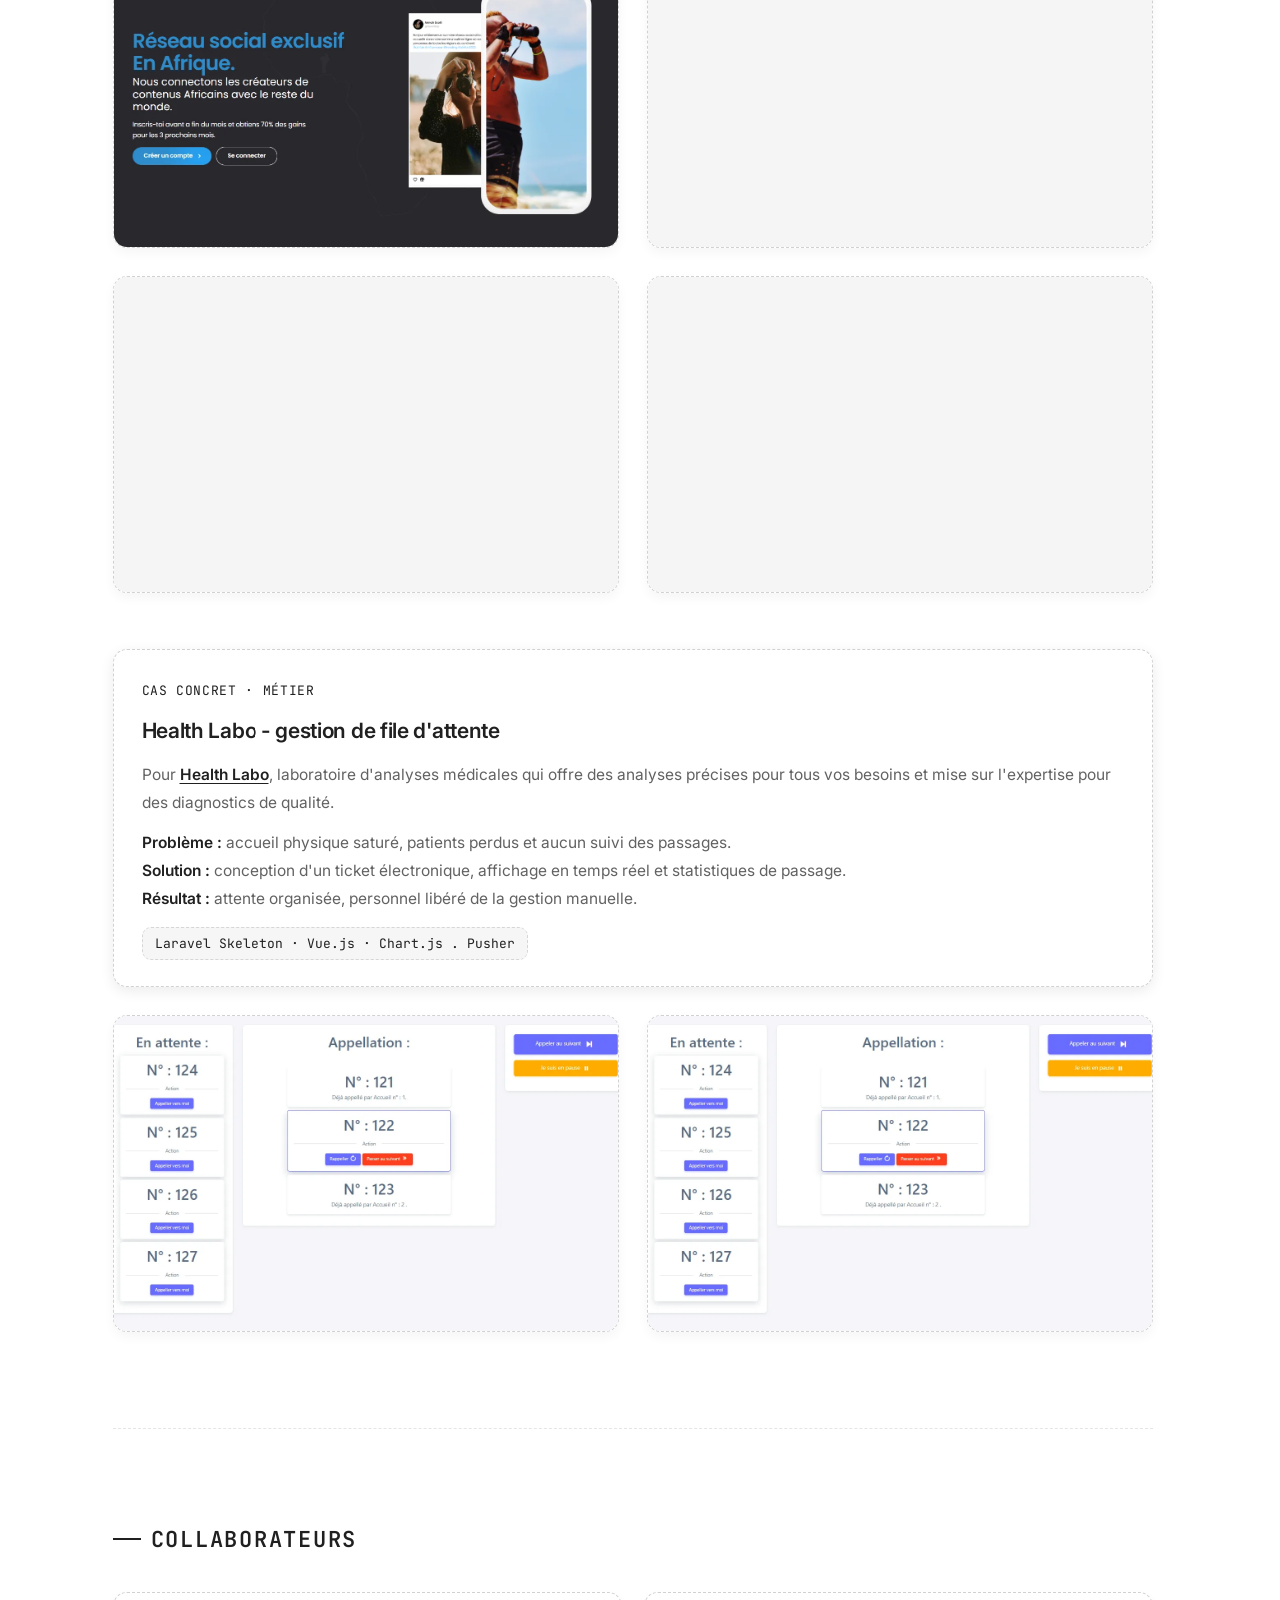
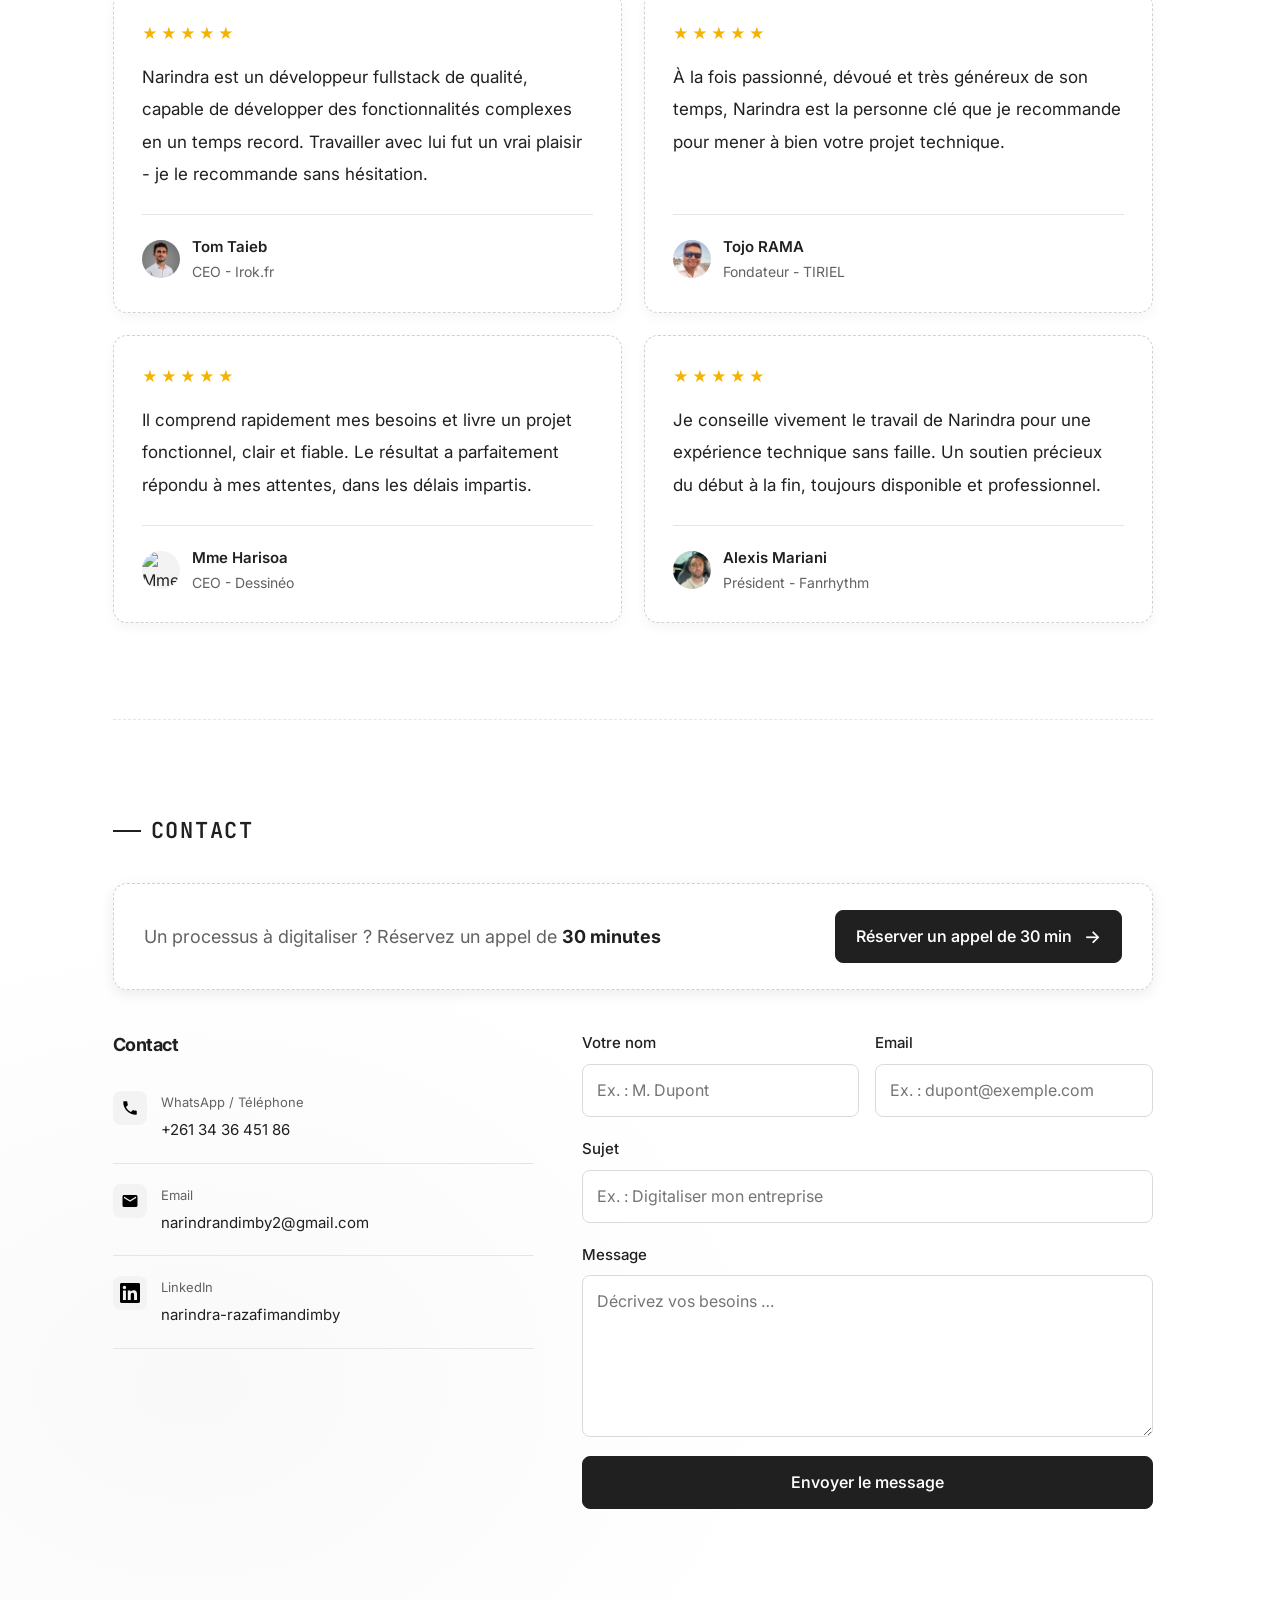
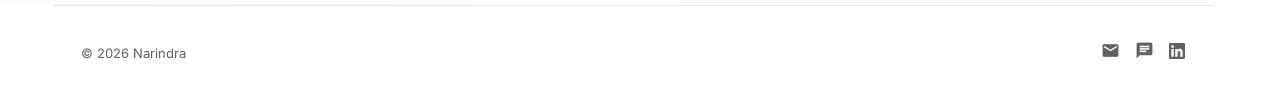
==== commit 5fa30a67: "Refactor navigation: update brand name for consistency" ====
--- a/index.html
+++ b/index.html
@@ -73,7 +73,7 @@
 <!-- NAV -->
 <nav id="nav" aria-label="Navigation principale">
   <div class="nav-inner">
-    <a href="#accueil" class="nav-brand"><span class="brand-star" aria-hidden="true">✦</span> Narindra.dev</a>
+    <a href="#accueil" class="nav-brand"><span class="brand-star" aria-hidden="true">✦</span> Narindra</a>
     <ul class="nav-links" id="navLinks">
       <li><a href="#accueil">Accueil</a></li>
       <li><a href="#services">Compétences</a></li>
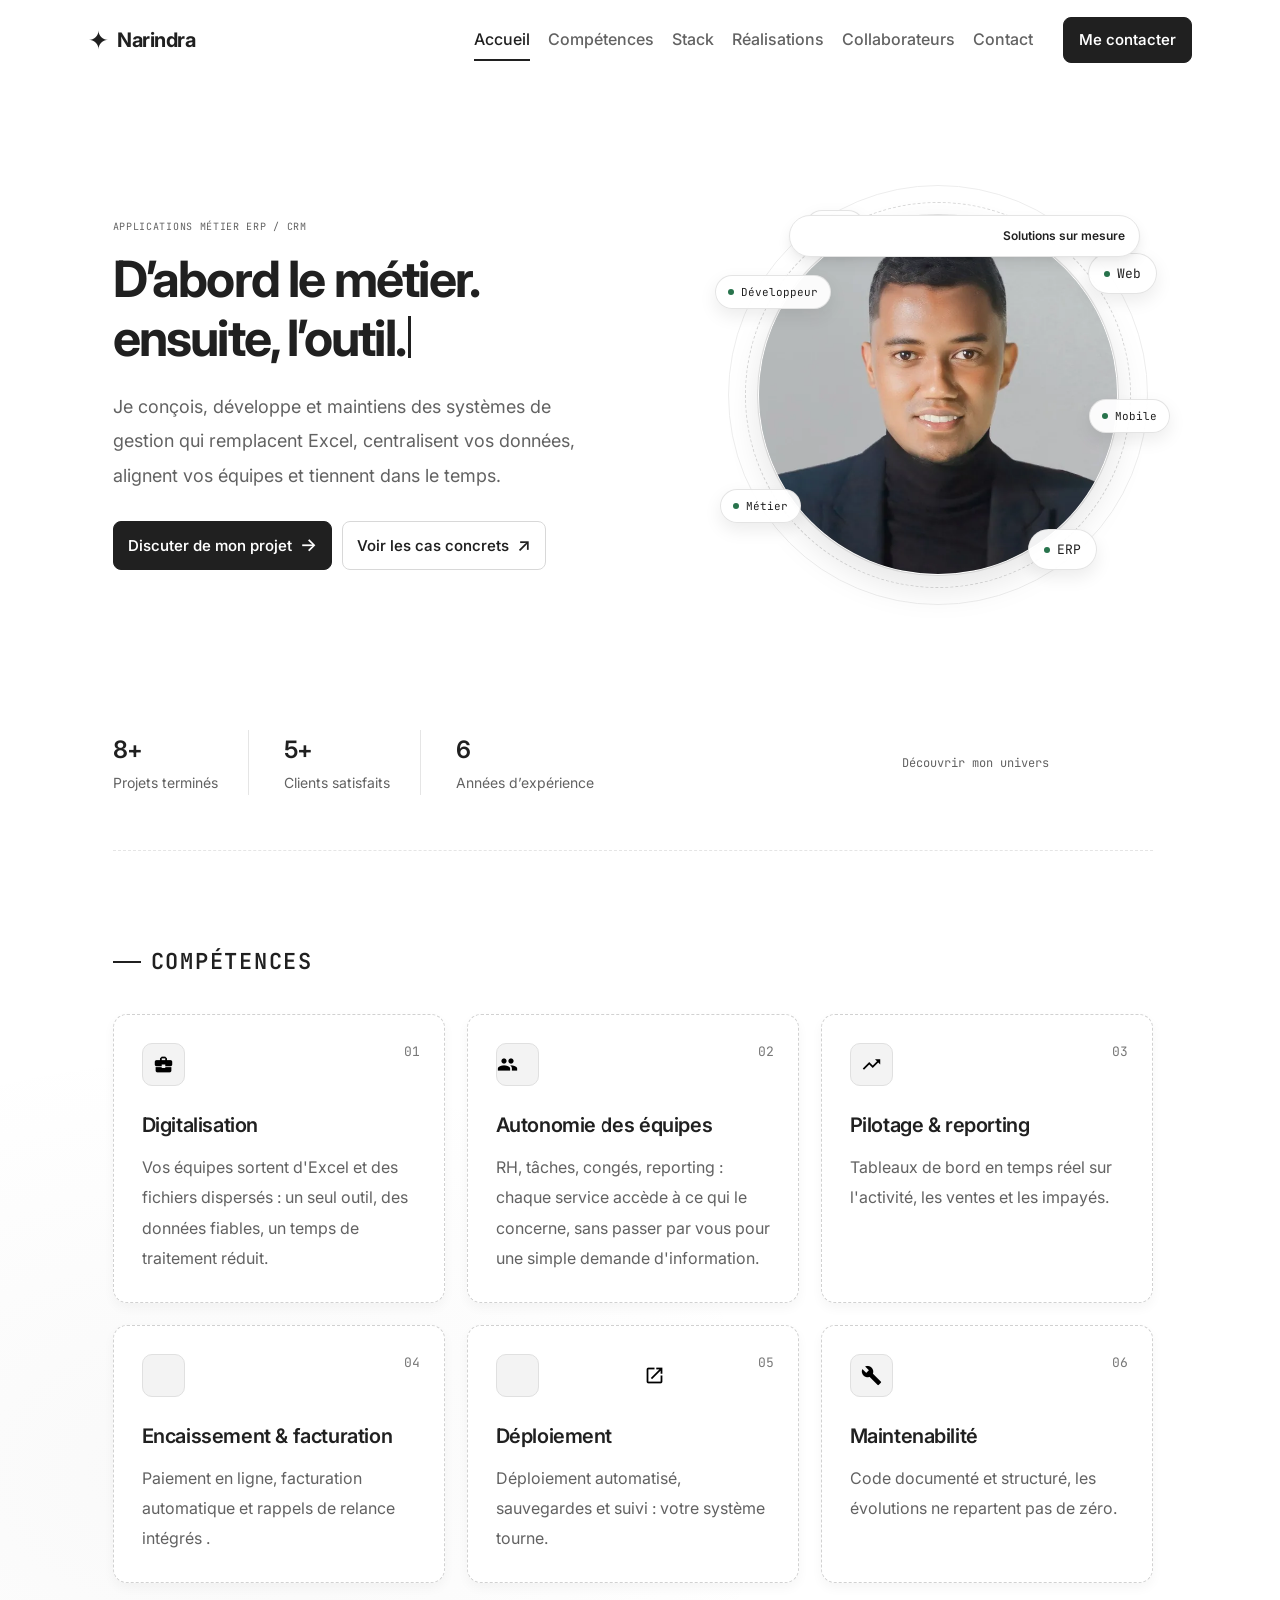
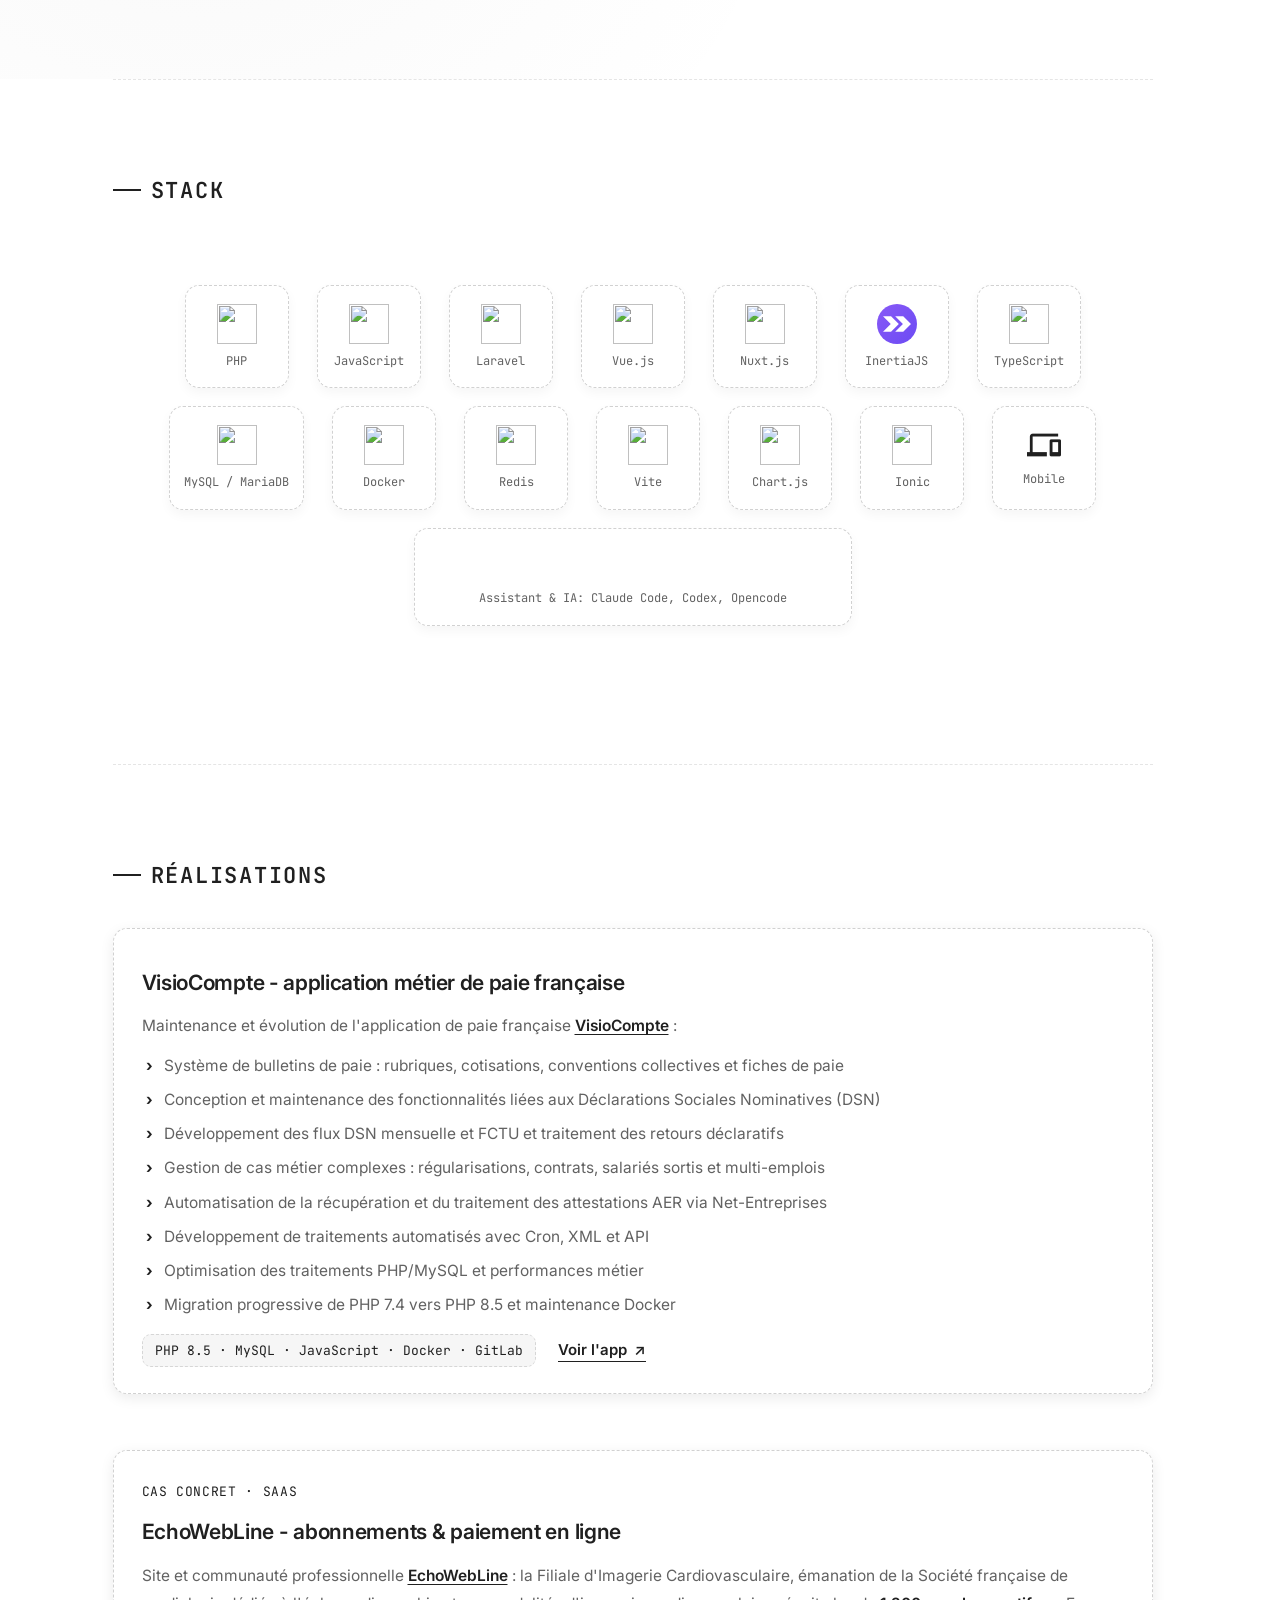
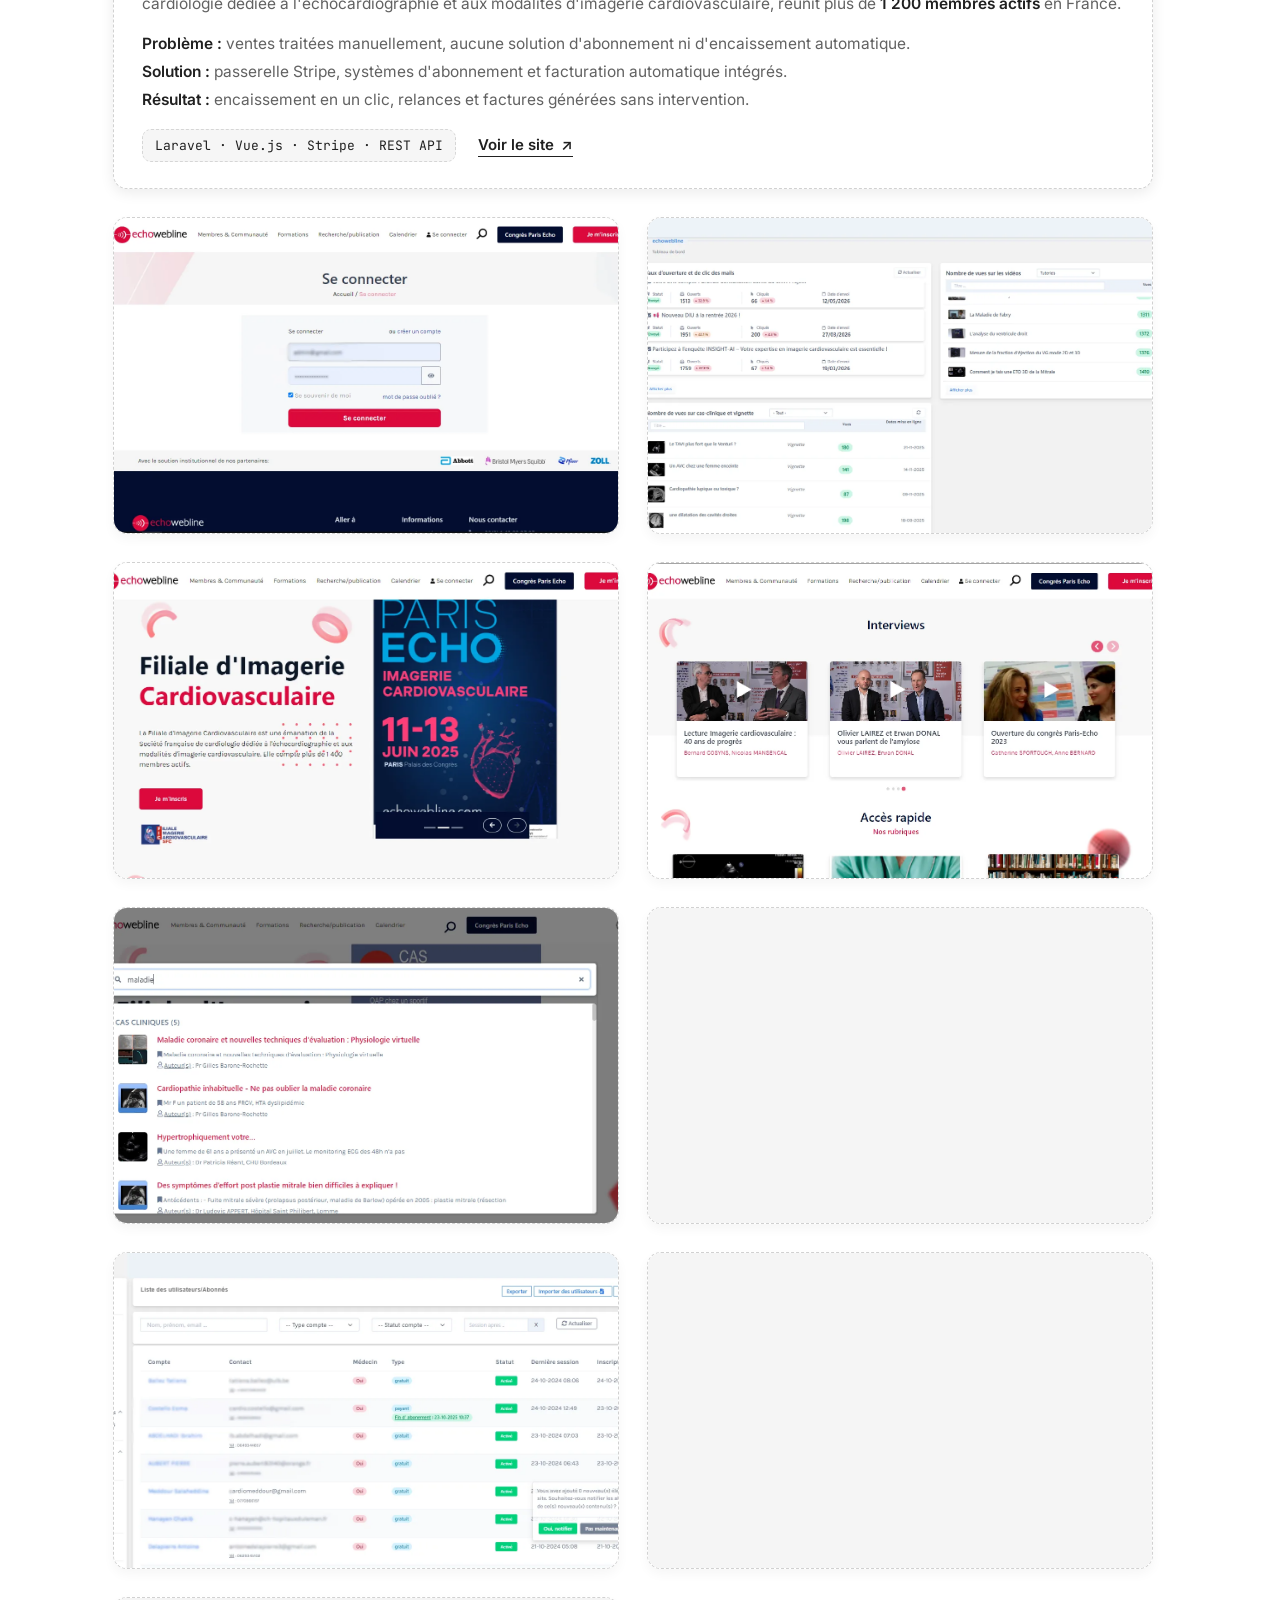
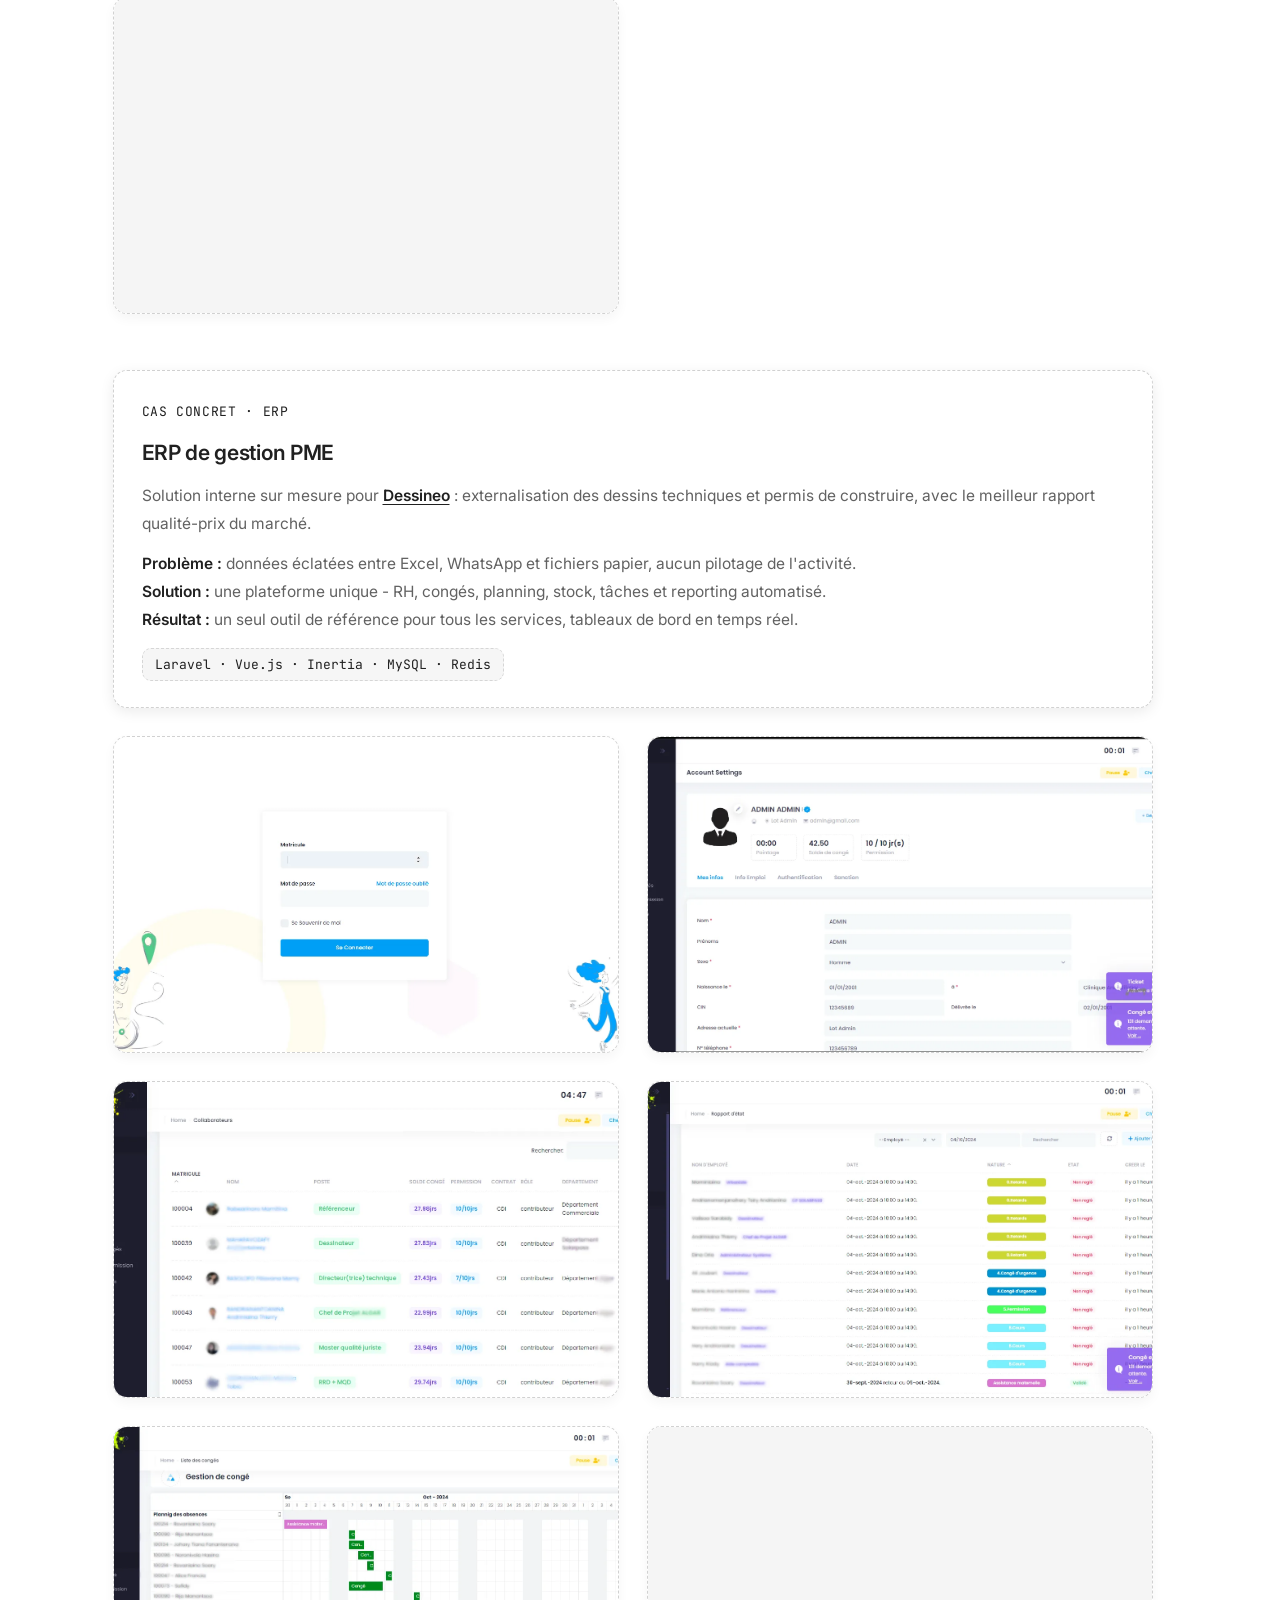
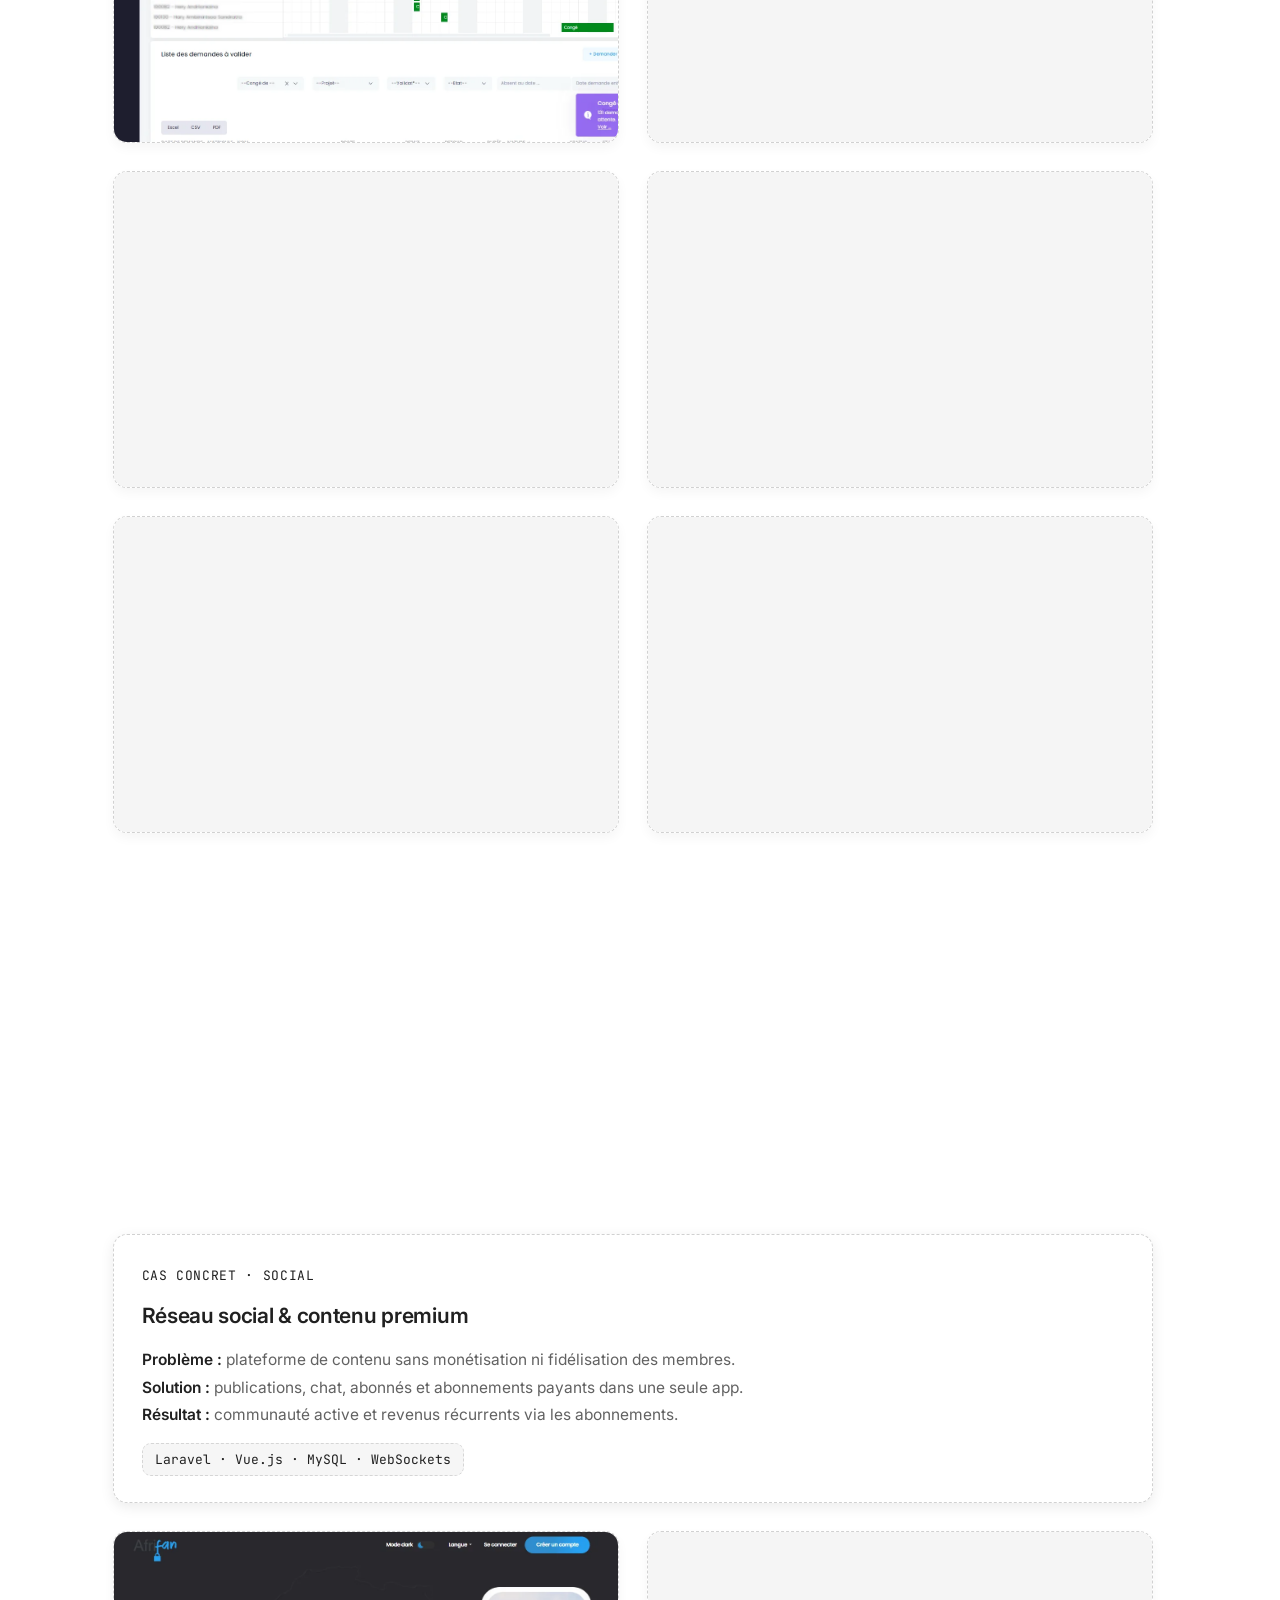
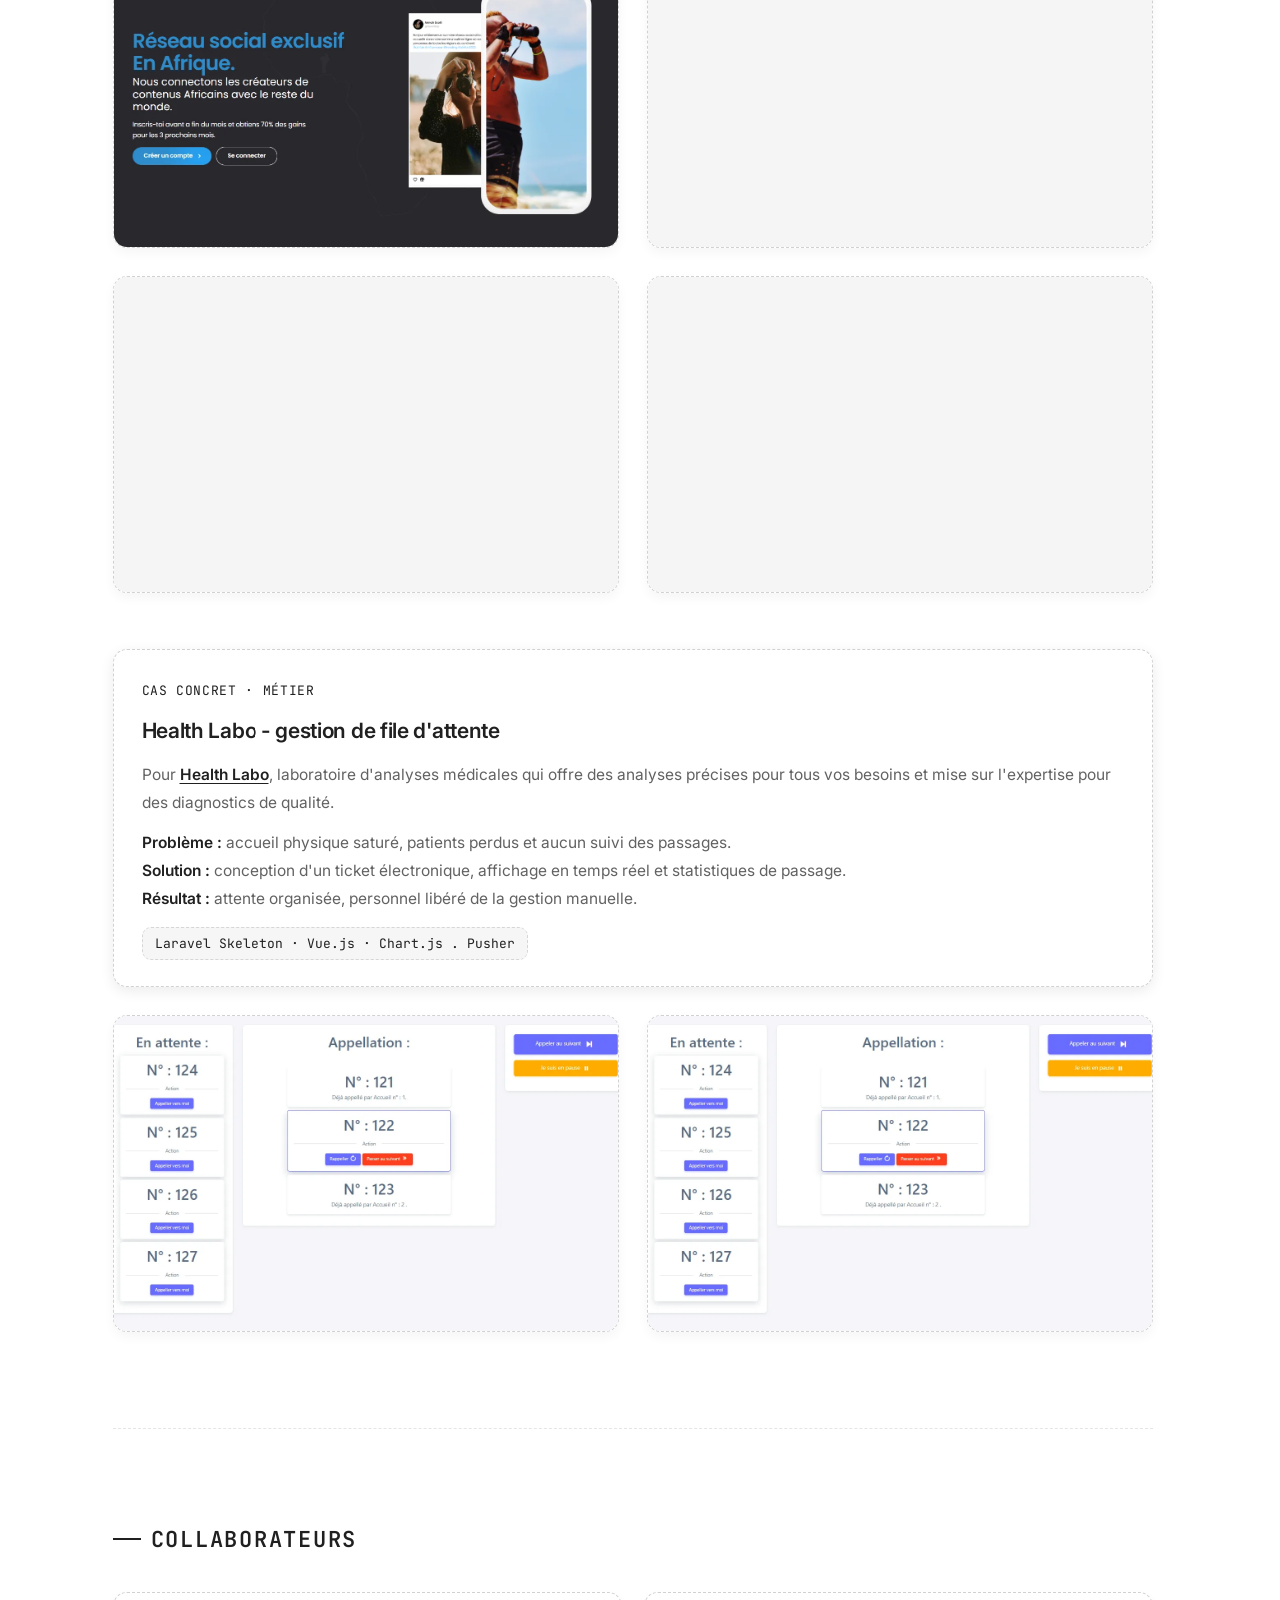
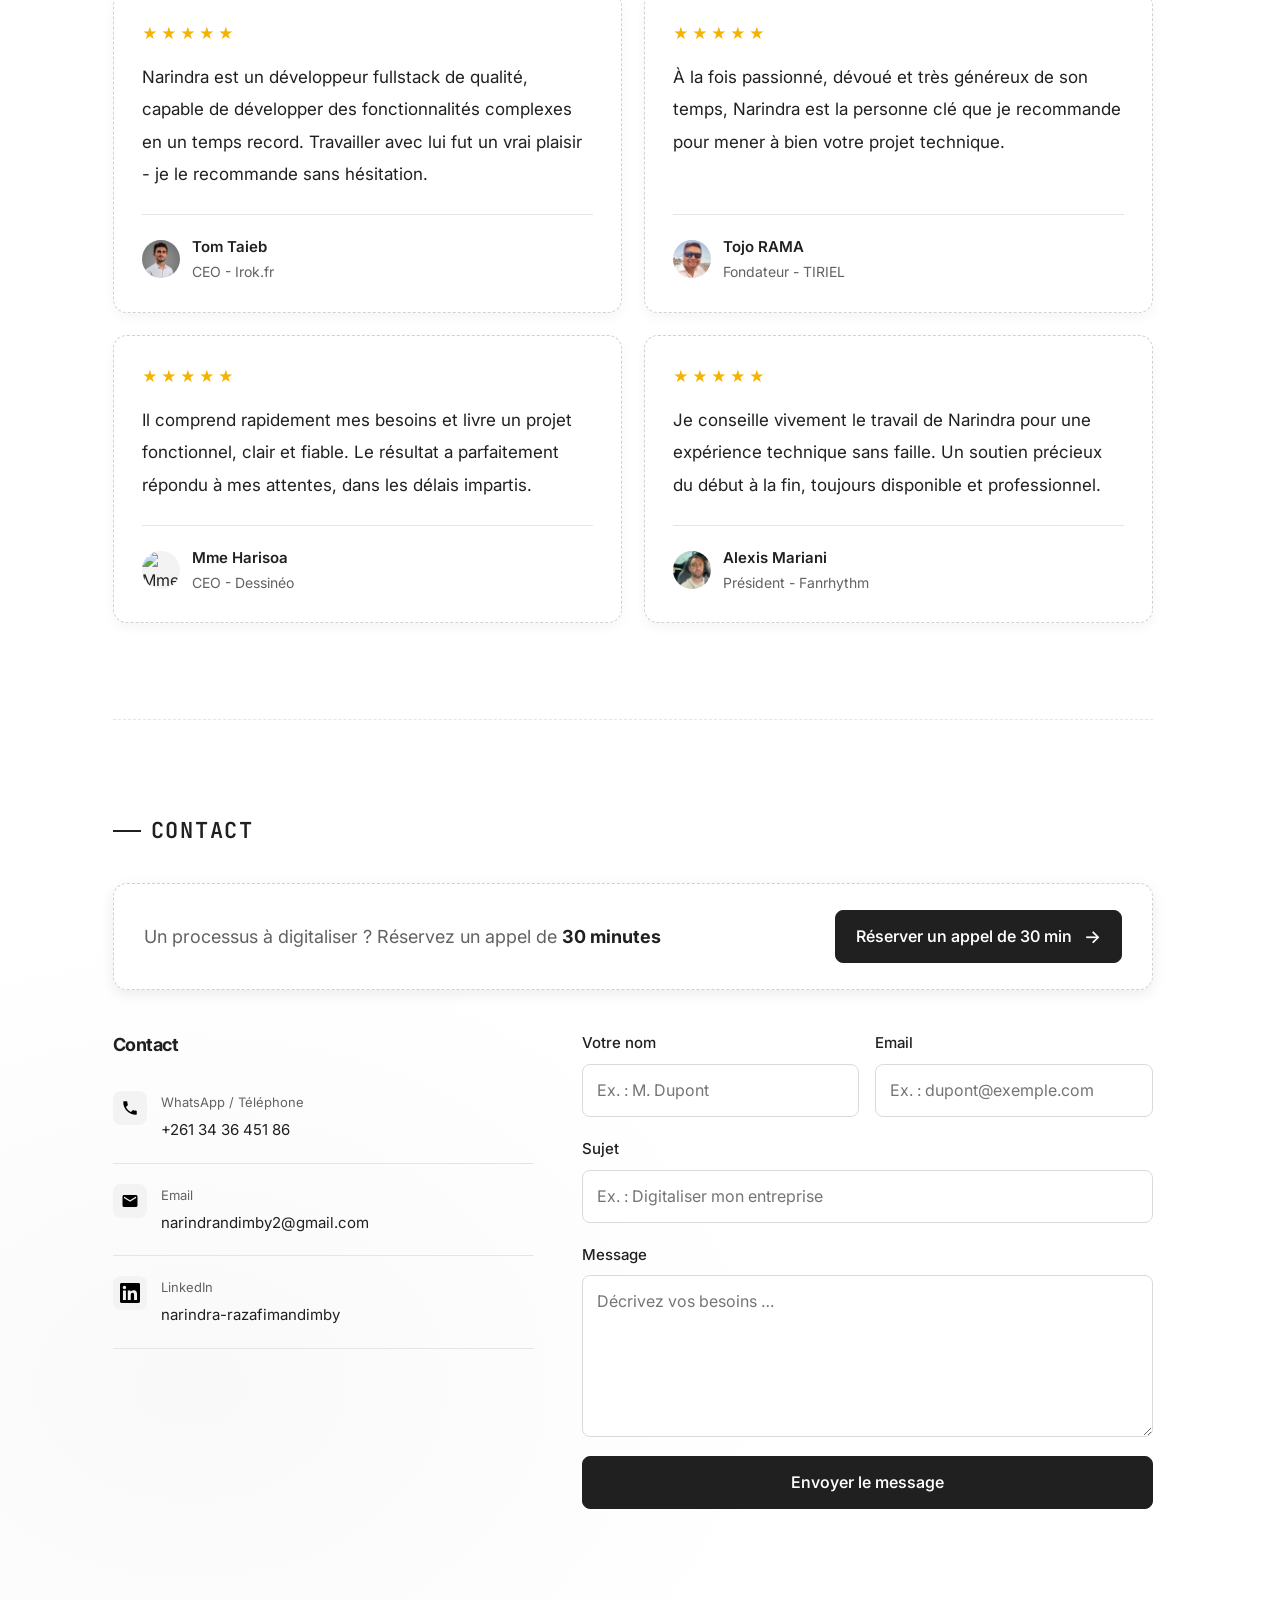
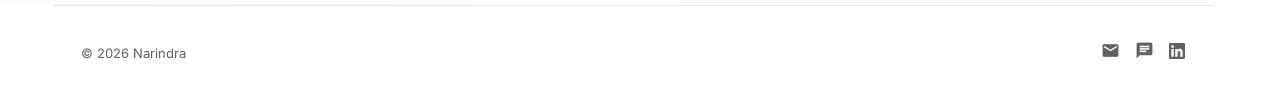
==== commit 3acf67a8: "Refactor hero section: enhance layout and add skill badges for clarity and engagement" ====
--- a/index.html
+++ b/index.html
@@ -93,7 +93,7 @@
 <!-- ═══ HERO ═══ -->
 <section id="accueil">
   <div class="hero-grid">
-    <div class="fade">
+    <div class="hero-copy fade">
       <div class="portrait-heading"><span>Applications métier ERP / CRM</span></div>
       <h1 class="hero-title"><span class="tw-line">D’abord le métier. </span><br><span class="hi tw-line">ensuite, l’outil.</span></h1>
       <script>
@@ -138,13 +138,20 @@
         <a href="#projets" class="btn-ghost">Voir les cas concrets <span class="button-arrow" aria-hidden="true">↗</span></a>
         <!-- <a href="https://app.enhancv.com/share/94ee3ccc/" class="btn-ghost" target="_blank" rel="noopener noreferrer">Voir mon CV <span class="button-arrow" aria-hidden="true">↗</span></a> -->
       </div>
-     
     </div>
     <figure class="hero-portrait fade d2">
       <div class="portrait-image">
-        <img src="images/narindra.webp" alt="Narindra Ndimby, développeur de systèmes ERP et CRM" width="835" height="675" decoding="async" fetchpriority="high" />
-        <span class="portrait-mark" aria-hidden="true">N.</span>
-      </div>
+        <img src="images/narindra.webp" alt="Portrait de Narindra Ndimby" width="835" height="675" decoding="async" fetchpriority="high" />
+      </div>
+      <div class="portrait-floats" aria-hidden="true">
+        <span class="float-skill float-developer">Développeur</span>
+        <span class="float-skill float-web">Web</span>
+        <span class="float-skill float-mobile">Mobile</span>
+        <span class="float-skill float-metier">Métier</span>
+        <span class="float-skill float-erp">ERP</span>
+        <span class="float-skill float-crm">CRM</span>
+      </div>
+      <span class="portrait-badge"><span class="material-icons" aria-hidden="true">auto_awesome</span> Solutions sur mesure</span>
     </figure>
   </div>
   <div class="hero-bottom fade d4">
@@ -609,6 +616,7 @@
 <script>
   // EmailJS chargé après le rendu (non bloquant)
   function loadEmailJs() {
+    return 
     if (window.emailjs) return Promise.resolve(window.emailjs);
     if (loadEmailJs._p) return loadEmailJs._p;
     loadEmailJs._p = new Promise(function(resolve, reject) {
--- a/css/portfolio.css
+++ b/css/portfolio.css
@@ -53,6 +53,11 @@
 .fade { animation: reveal .65s ease both; }
 .d1 { animation-delay: .08s; } .d2 { animation-delay: .16s; } .d4 { animation-delay: .24s; }
 @keyframes reveal { from { opacity: 0; transform: translateY(12px); } to { opacity: 1; transform: none; } }
+@keyframes orbit-rotate { to { transform: rotate(1turn); } }
+@keyframes orbit-breathe { from { opacity: .45; transform: scale(.98); } to { opacity: 1; transform: scale(1); } }
+@keyframes skill-float-a { 0%,100% { transform: translate3d(0,0,0) rotate(-2deg); } 25% { transform: translate3d(14px,-9px,0) rotate(2deg); } 50% { transform: translate3d(-9px,-16px,0) rotate(-1deg); } 75% { transform: translate3d(-14px,6px,0) rotate(1deg); } }
+@keyframes skill-float-b { 0%,100% { transform: translate3d(0,0,0) rotate(2deg); } 25% { transform: translate3d(-13px,-8px,0) rotate(-2deg); } 50% { transform: translate3d(14px,-6px,0) rotate(1deg); } 75% { transform: translate3d(7px,13px,0) rotate(-1deg); } }
+@keyframes skill-float-c { 0%,100% { transform: translate3d(0,0,0) rotate(-1deg); } 25% { transform: translate3d(8px,12px,0) rotate(2deg); } 50% { transform: translate3d(-12px,-9px,0) rotate(-2deg); } 75% { transform: translate3d(12px,-11px,0) rotate(1deg); } }
 
 /* Cards fade in on first scroll into view */
 .js-reveal .svc-card, .js-reveal .pgal-card, .js-reveal .testi-card, .js-reveal .tech-item { opacity: 0; }
@@ -60,9 +65,10 @@
 @keyframes cardIn { from { opacity: 0; transform: translateY(20px); } to { opacity: 1; transform: none; } }
 
 /* Intro: the reference's two-column composition, personalized with real content. */
-#accueil { min-height: min(850px, 100svh); padding-top: 155px; padding-bottom: 70px; display: flex; flex-direction: column; justify-content: center; isolation: isolate; overflow: clip; }
-.hero-grid { display: grid; grid-template-columns: 1fr 1.12fr; gap: 66px; align-items: center; width: 100%; }
+#accueil { min-height: min(850px, 100svh); padding-top: 125px; padding-bottom: 55px; display: flex; flex-direction: column; justify-content: center; isolation: isolate; overflow: clip; }
+.hero-grid { display: grid; grid-template-columns: minmax(0,1.12fr) minmax(0,.88fr); gap: 66px; align-items: center; width: 100%; }
 .hero-grid > * { min-width: 0; }
+.hero-copy { min-width: 0; }
 .hero-title { font-size: clamp(36px, 4vw, 50px); letter-spacing: -1.8px; line-height: 1.18; font-weight: 700; }
 .hero-title .hi { color: var(--accent-text); }
 .tw-cursor { display: inline-block; width: 3px; height: .85em; background: currentColor; margin-left: 3px; vertical-align: baseline; transform: translateY(2px); animation: twBlink .75s step-end infinite; }
@@ -75,15 +81,24 @@
 .hero-social a:hover { color: var(--accent-text); }
 /* Portrait composition: the person behind the work. */
 .hero-intro { margin-bottom: 28px; display: flex; flex-wrap: wrap; gap: 6px 12px; font-size: 13px; color: var(--muted); }
-.hero-portrait { margin: 0; width: 100%; max-width: 440px; justify-self: end; }
+.hero-portrait { position: relative; isolation: isolate; aspect-ratio: 1; margin: 0; width: 100%; max-width: 430px; justify-self: end; display: grid; place-items: center; }
+.hero-portrait::before, .hero-portrait::after { content: ''; position: absolute; z-index: 0; aspect-ratio: 1; border-radius: 50%; pointer-events: none; }
+.hero-portrait::before { inset: 1%; border: 1px solid #ededed; animation: orbit-breathe 8s ease-in-out infinite alternate; }
+.hero-portrait::after { inset: 5%; border: 1px dashed #d8d8d8; animation: orbit-rotate 68s linear infinite; }
 .portrait-heading { display: flex; justify-content: space-between; gap: 16px; margin-bottom: 15px; font: 10px/1.6 var(--mono); text-transform: uppercase; letter-spacing: .07em; color: var(--muted); }
-.portrait-image { position: relative; aspect-ratio: 1; border-radius: 50%; overflow: hidden; border: 3px solid white; box-shadow: 0 0 0 1px var(--border); background: #d4d4d4; }
-.portrait-image img { display: block; width: 100%; height: 100%; object-fit: cover; object-position: 50% 38%;  }
-.portrait-mark { position: absolute; bottom: 20px; left: 50%; transform: translateX(-50%); font-size: clamp(58px, 6vw, 86px); line-height: 1; font-weight: 600; letter-spacing: -6px; color: white; user-select: none; }
-.portrait-caption { display: flex; justify-content: space-between; align-items: center; gap: 16px; margin-top: 34px; padding-top: 17px; border-top: 1px solid var(--text); }
-.portrait-name { font-size: 24px; line-height: 1.25; letter-spacing: -.8px; }
-.portrait-name strong { display: block; font-weight: 600; }
-.portrait-specialty { font-size: 12px; color: var(--muted); line-height: 1.7; text-align: right; }
+.portrait-image { position: relative; z-index: 1; aspect-ratio: 1; width: 84%; border-radius: 50%; overflow: hidden; border: 1px solid white; box-shadow: 0 14px 35px rgb(0 0 0 / 10%), 0 0 0 1px var(--border); background: #d4d4d4; }
+.portrait-image img { display: block; width: 100%; height: 100%; object-fit: cover; object-position: 50% 30%; }
+.portrait-floats { position: absolute; z-index: 2; inset: 0; pointer-events: none; }
+.float-skill { position: absolute; display: inline-flex; align-items: center; gap: 7px; padding: 9px 12px; border: 1px solid rgb(225 225 225 / 90%); border-radius: 999px; background: rgb(255 255 255 / 94%); box-shadow: 0 7px 18px rgb(0 0 0 / 8%); color: var(--text); font: 11px var(--mono); white-space: nowrap; animation: skill-float-a 10s ease-in-out infinite; }
+.float-skill::before { content: ''; width: 6px; height: 6px; flex: 0 0 6px; border-radius: 50%; background: var(--green); }
+.float-developer { top: 22%; left: -2%; animation-name: skill-float-a; animation-duration: 10.5s; animation-delay: -.8s; }
+.float-web { top: 17%; right: -1%; padding: 11px 15px; font-size: 13px; animation: skill-float-b 11s ease-in-out infinite; }
+.float-mobile { top: 51%; right: -4%; animation: skill-float-c 8.5s ease-in-out infinite -1.6s; }
+.float-metier { bottom: 20%; left: -1%; animation: skill-float-b 10.8s ease-in-out infinite -2.4s; }
+.float-erp { bottom: 9%; right: 13%; padding: 11px 15px; font-size: 13px; animation: skill-float-c 12s ease-in-out infinite; }
+.float-crm { top: 7%; left: 19%; animation: skill-float-a 11.5s ease-in-out infinite -3s; }
+.portrait-badge { position: absolute; z-index: 3; top: 8%; right: 3%; display: inline-flex; align-items: center; gap: 7px; padding: 10px 14px; border: 1px solid var(--border); border-radius: 999px; background: white; box-shadow: var(--shadow); color: var(--text); font-size: 12px; font-weight: 600; white-space: nowrap; animation: skill-float-b 12s ease-in-out infinite; }
+.portrait-badge .material-icons { color: var(--green); font-size: 16px; }
 .hero-bottom { max-width: 1040px; width: 100%; margin: 66px auto 0; display: flex; align-items: center; justify-content: space-between; gap: 25px; }
 .hero-stats { display: flex; gap: 35px; }
 .hero-stat { padding-right: 30px; border-right: 1px solid var(--border); }
@@ -245,6 +260,7 @@
   .hero-body { max-width: 520px; }
   .hero-actions { flex-wrap: wrap; }
   .hero-portrait { max-width: 440px; justify-self: center; width: 100%; }
+  .hero-copy { width: min(100%,560px); justify-self: center; }
   .hero-bottom { margin-top: 45px; }
   .hero-stats { gap: 22px; }
   .hero-stat { padding-right: 22px; }
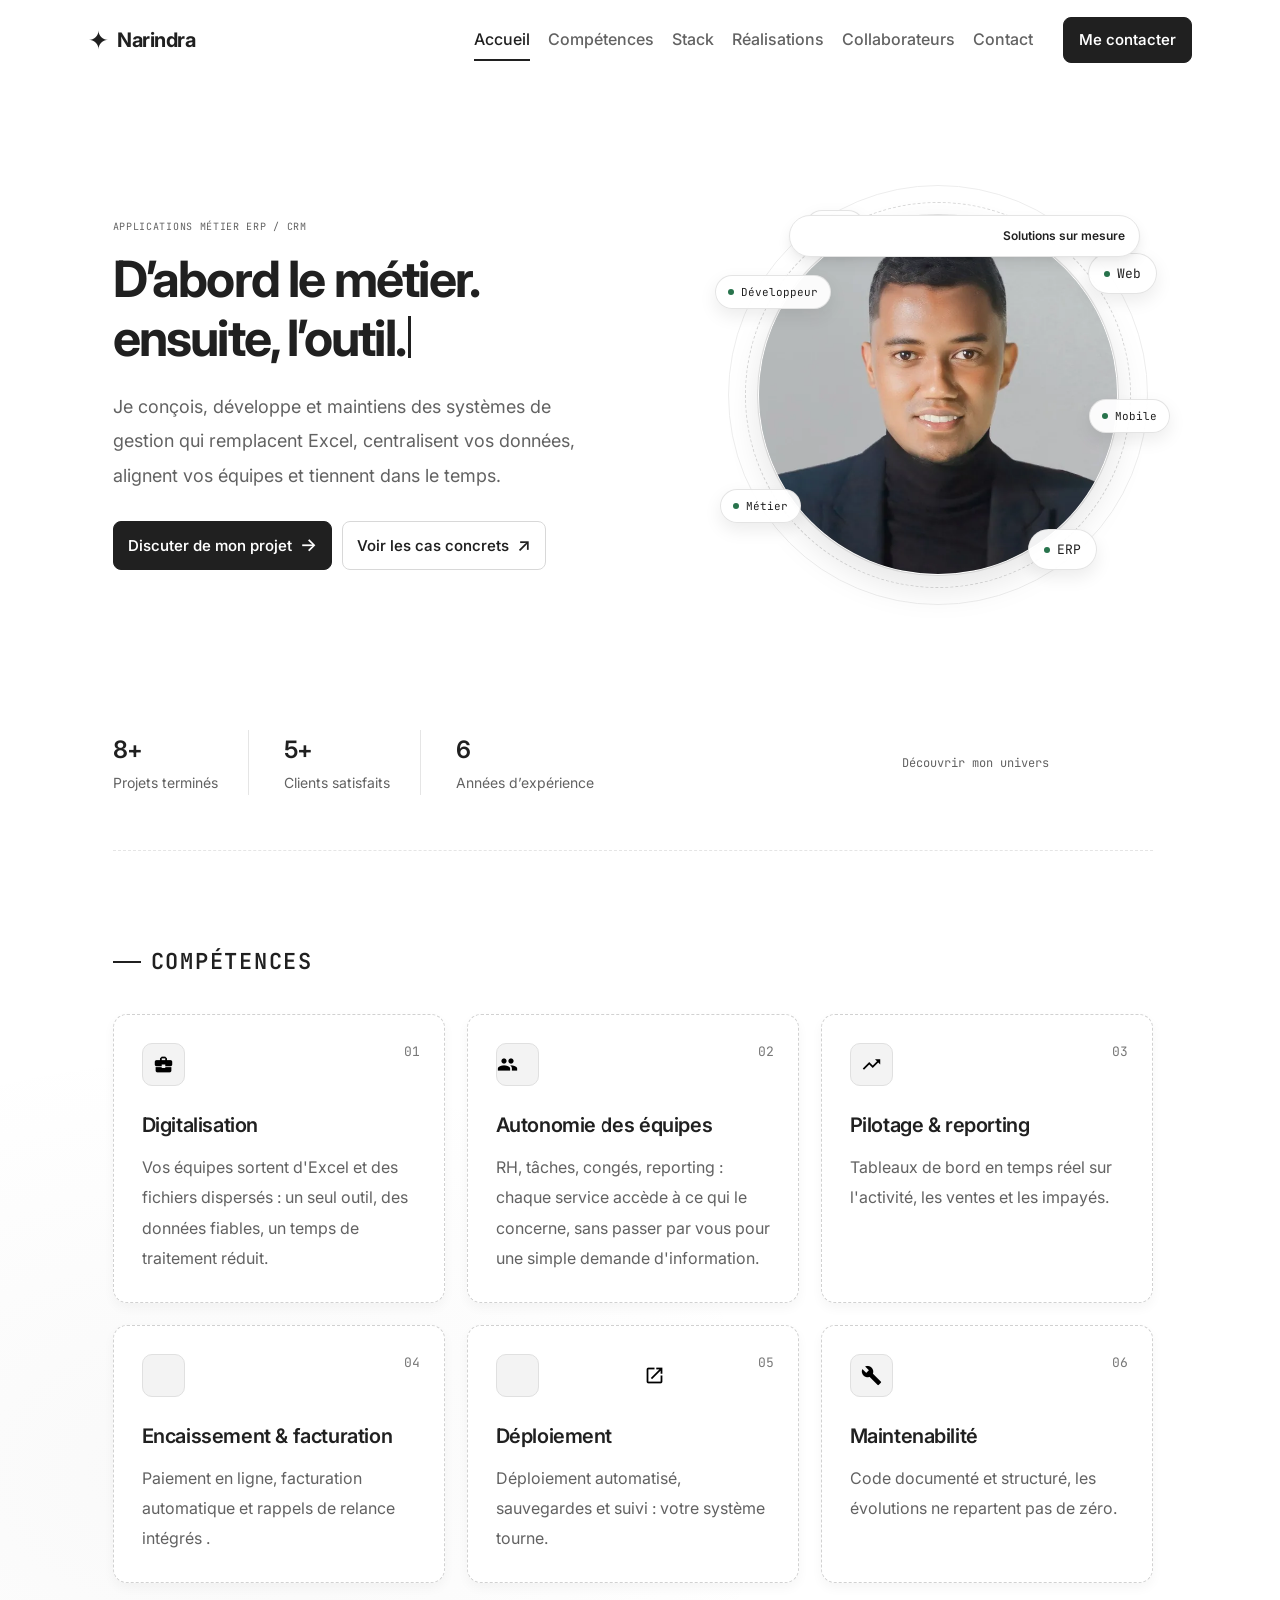
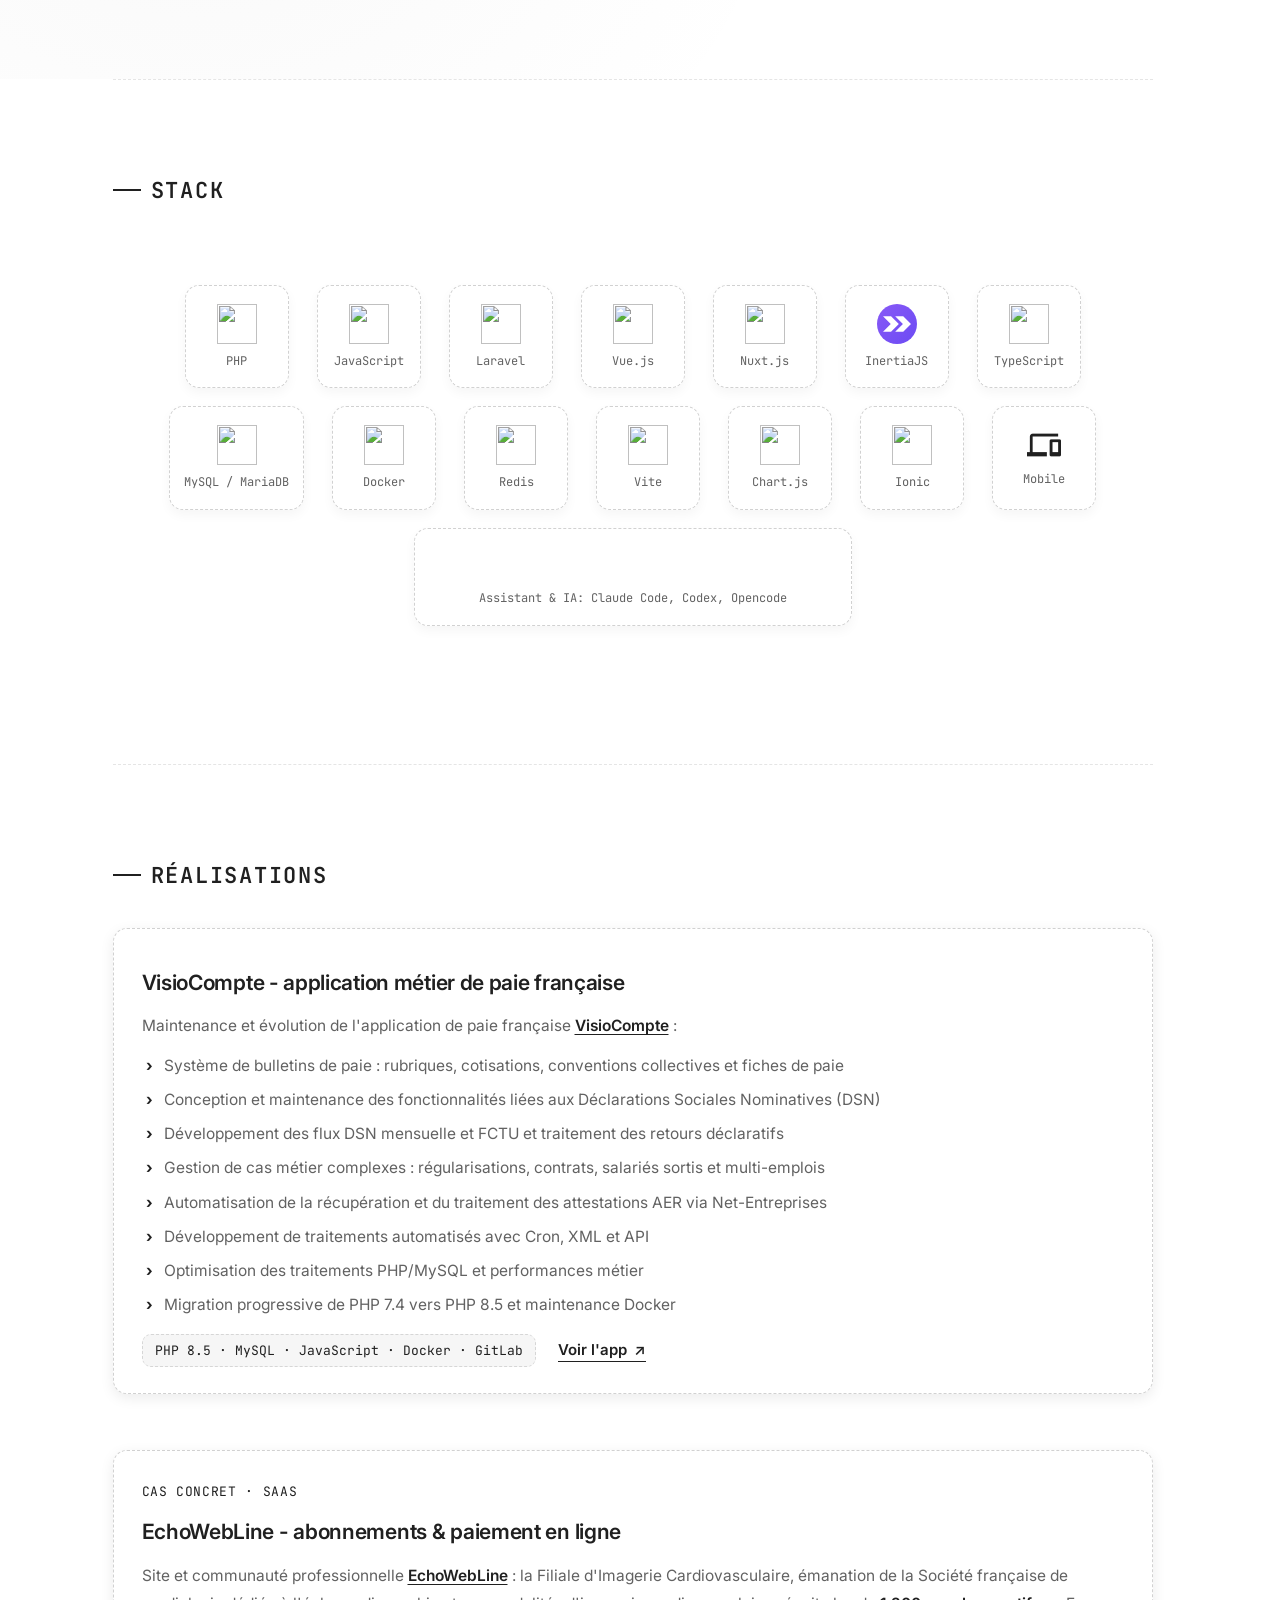
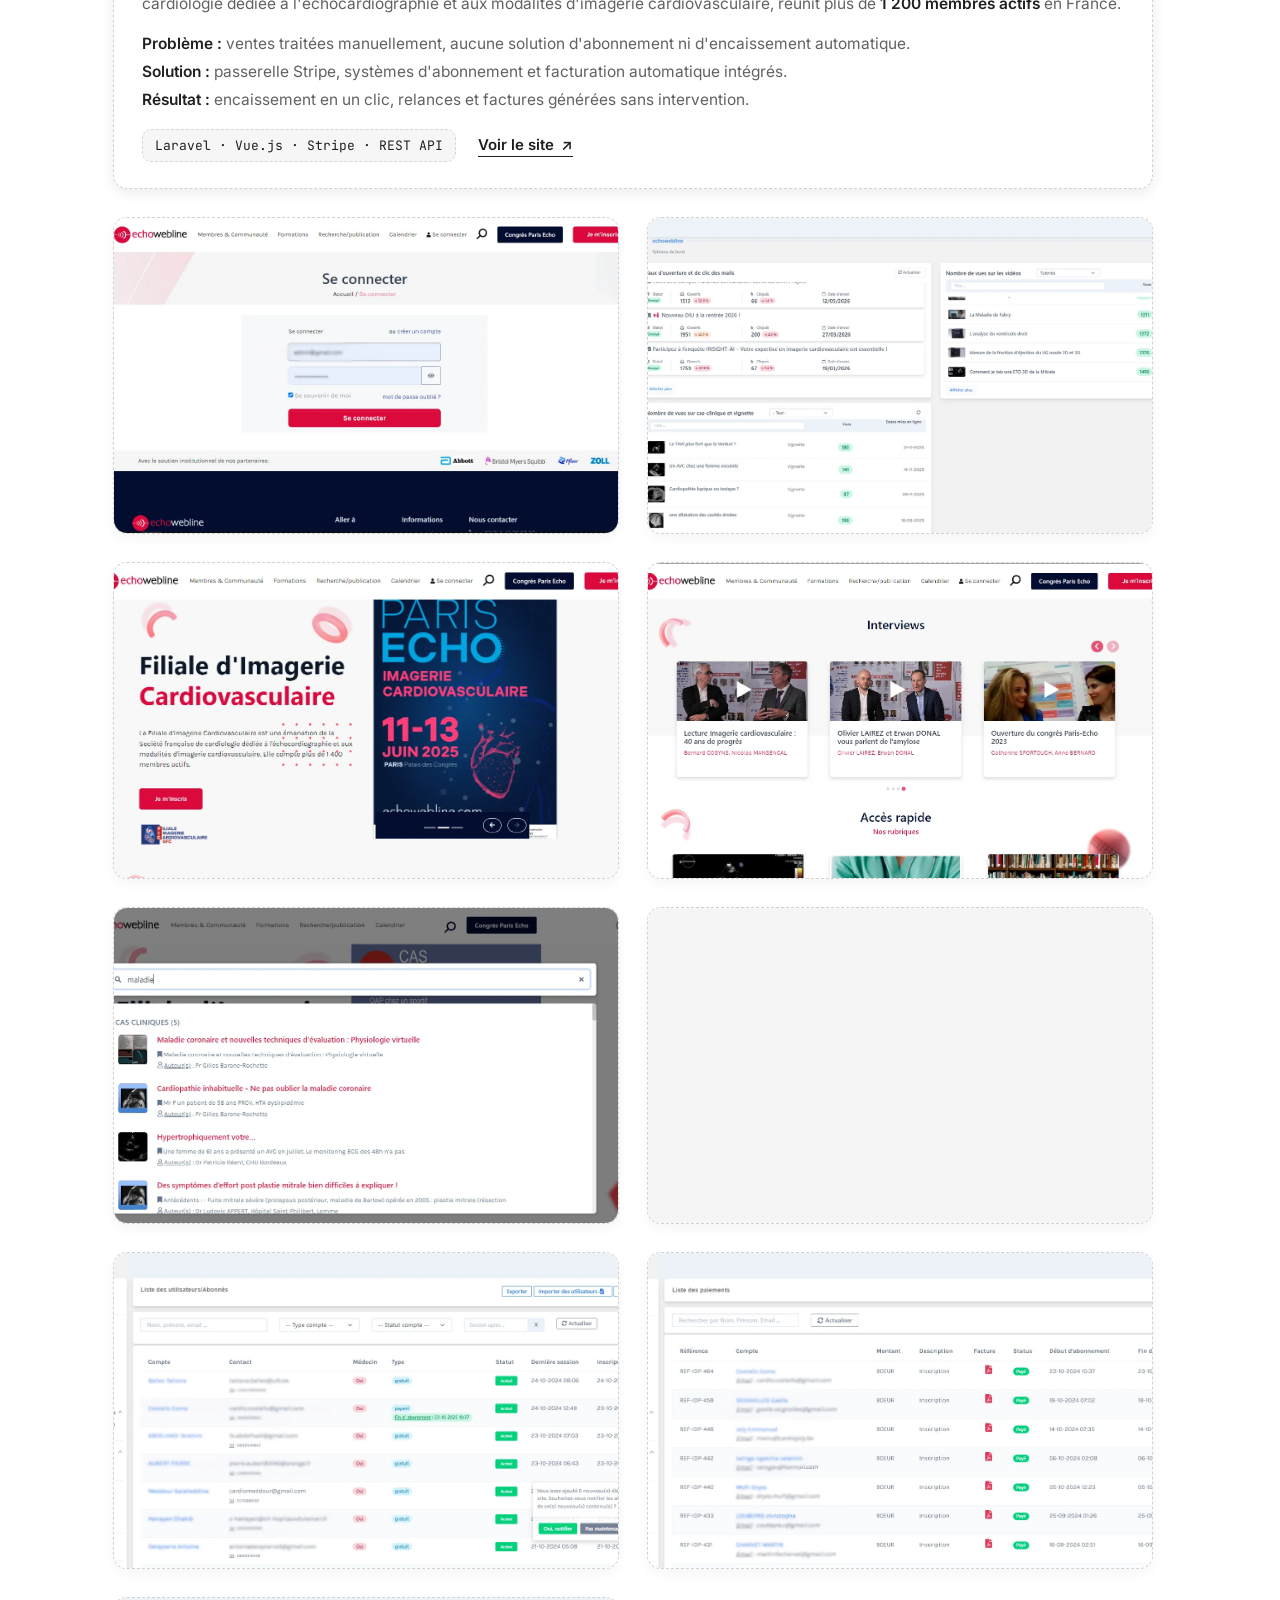
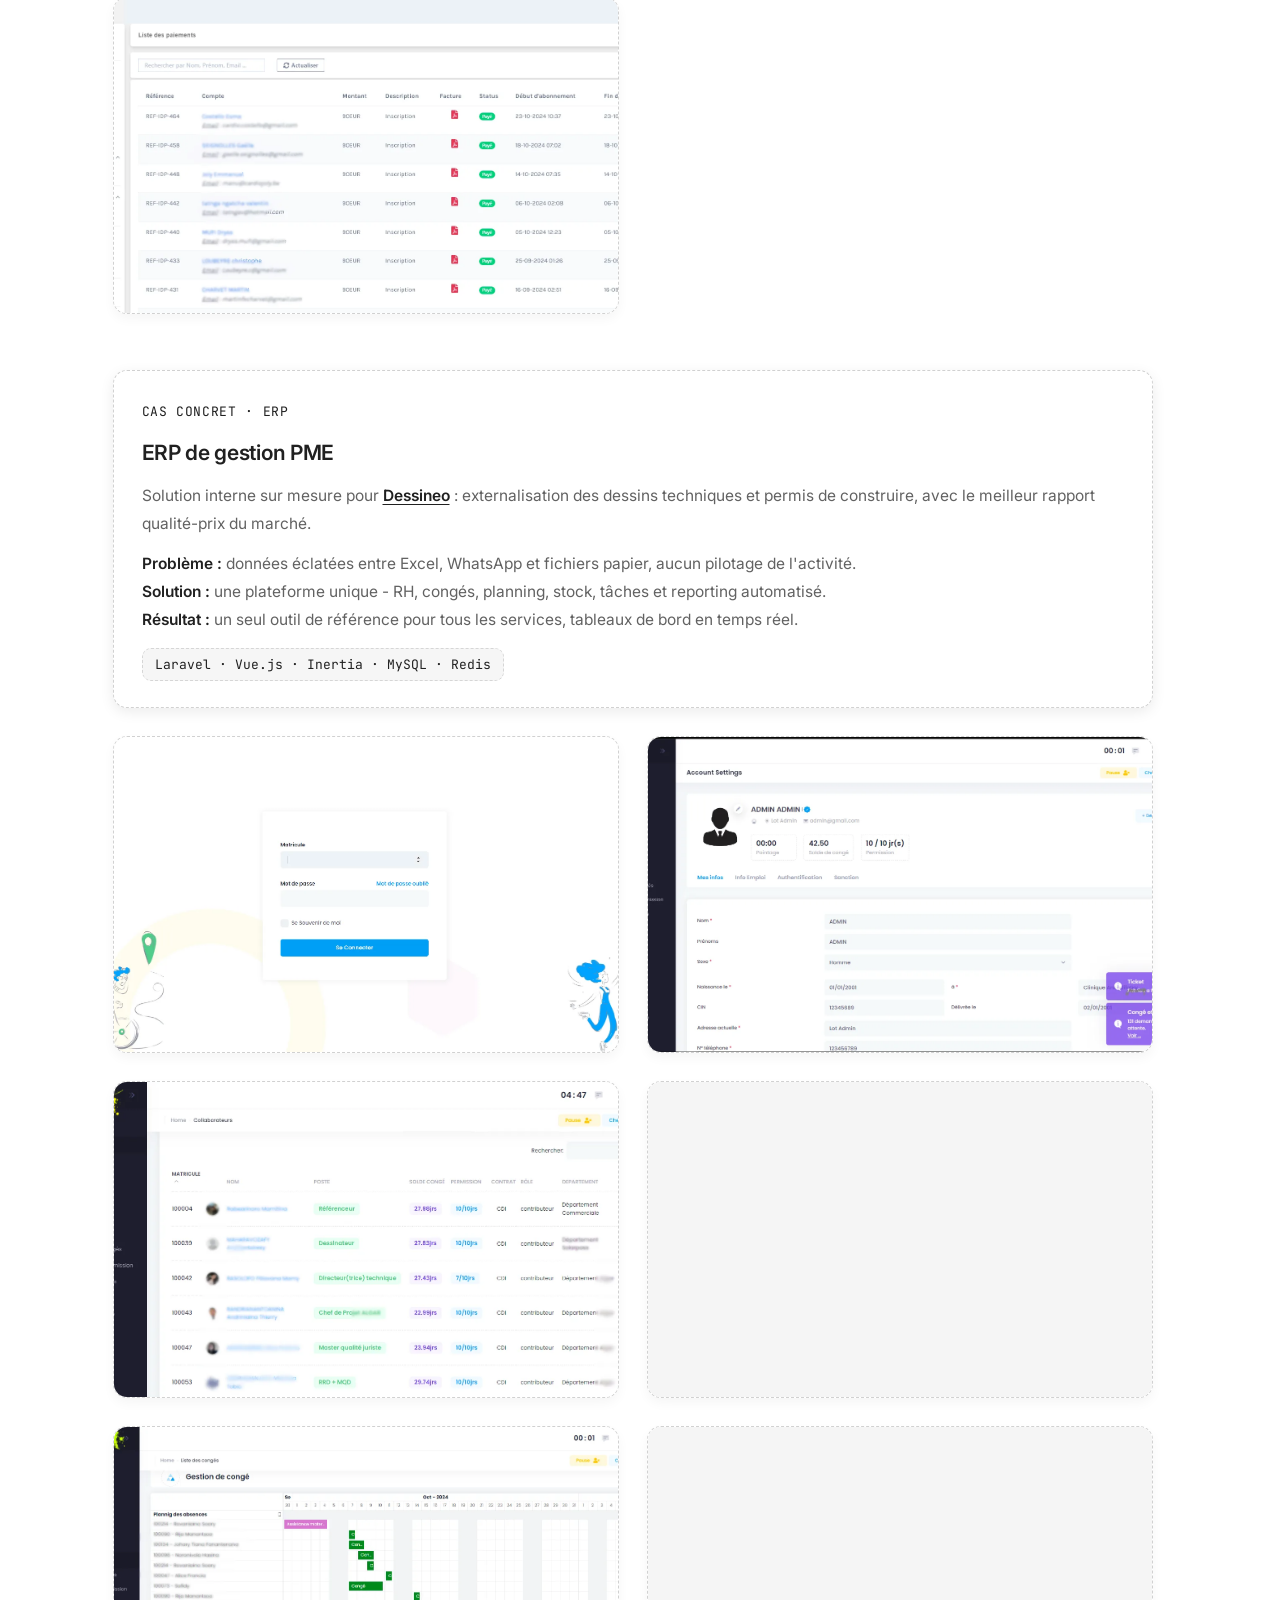
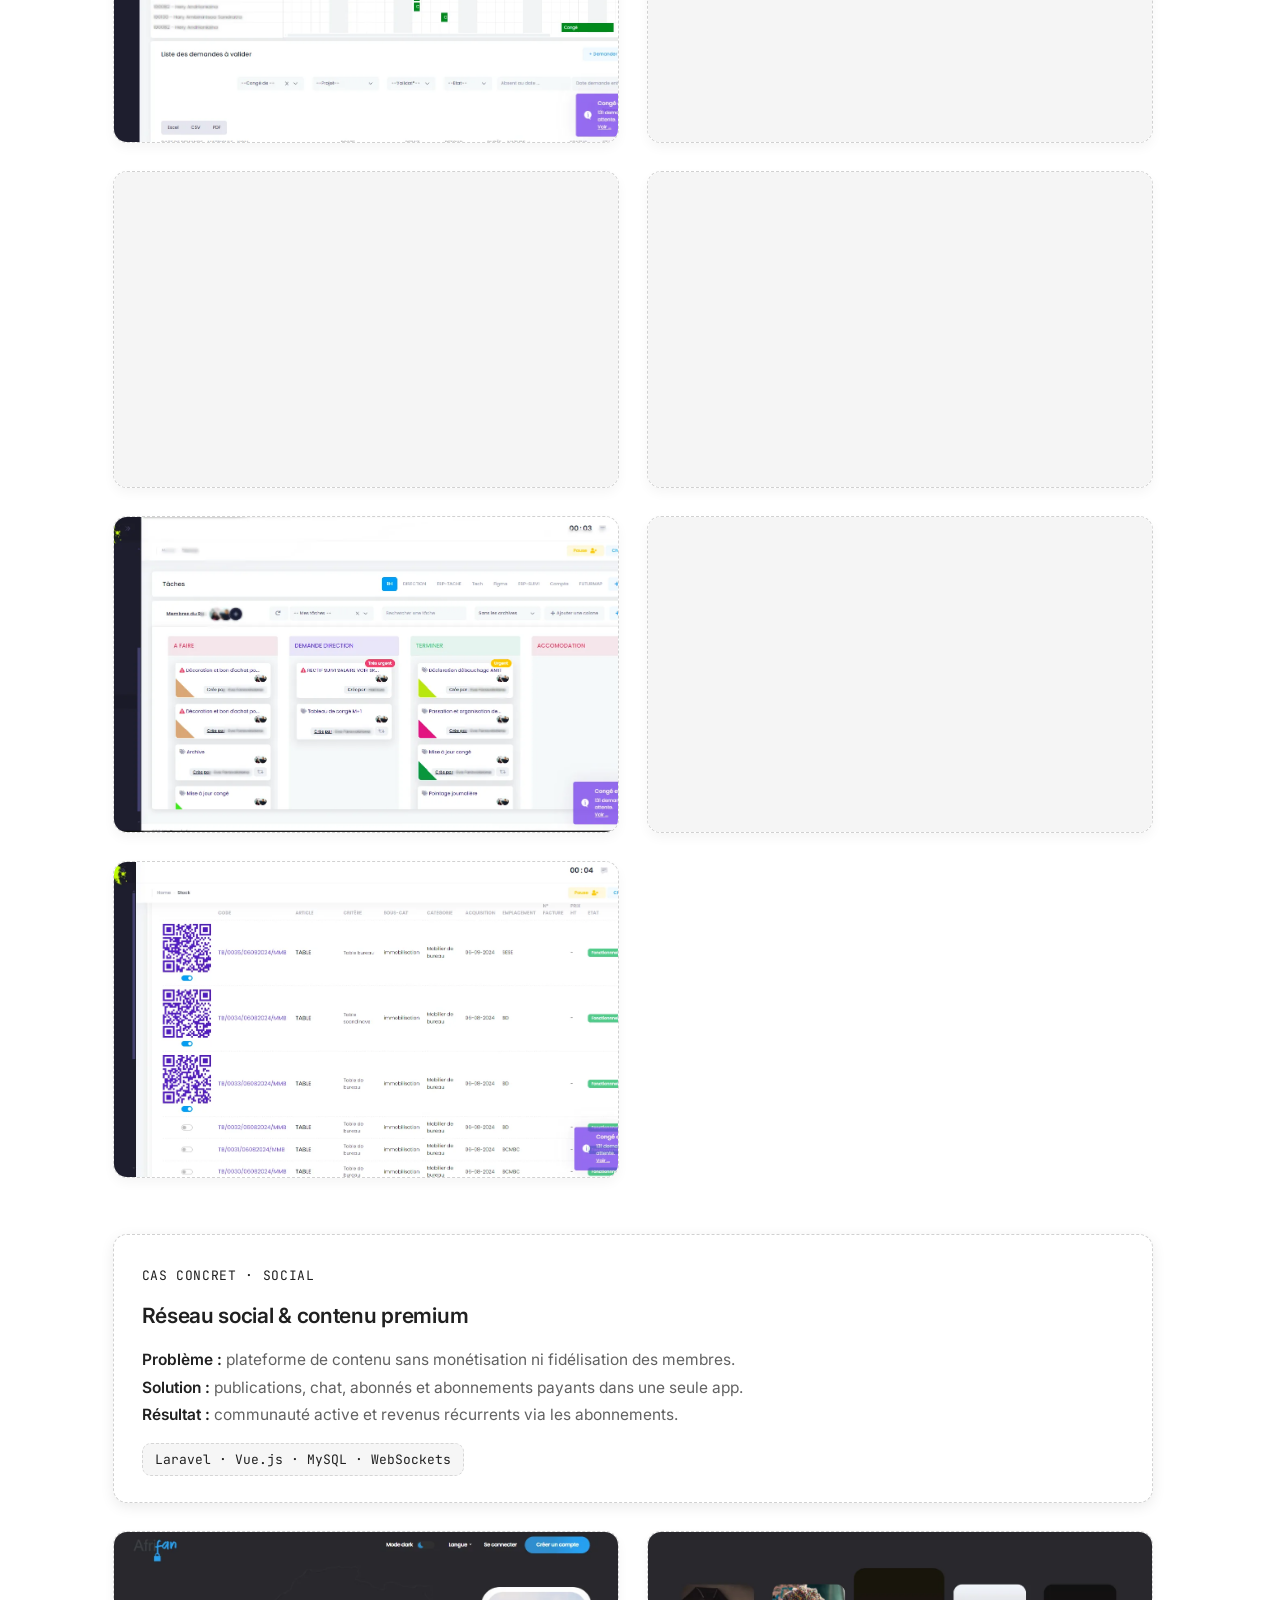
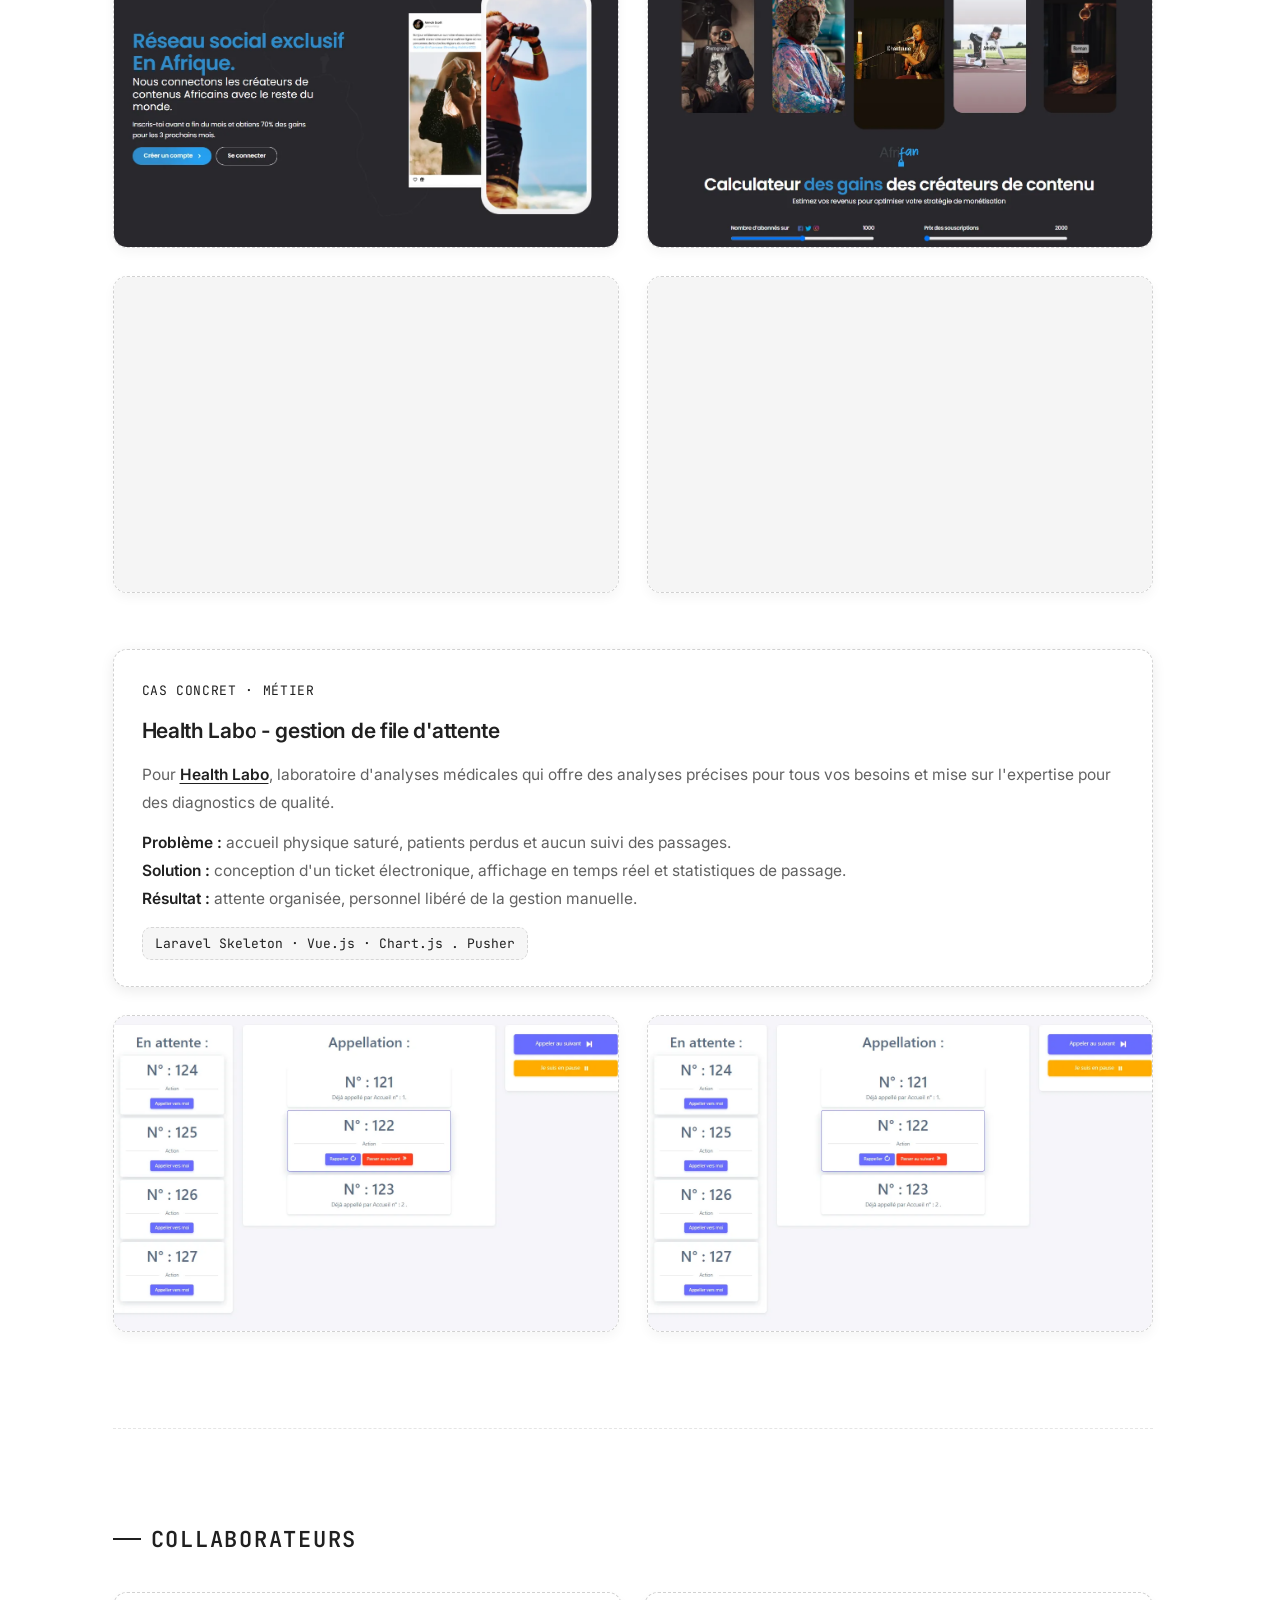
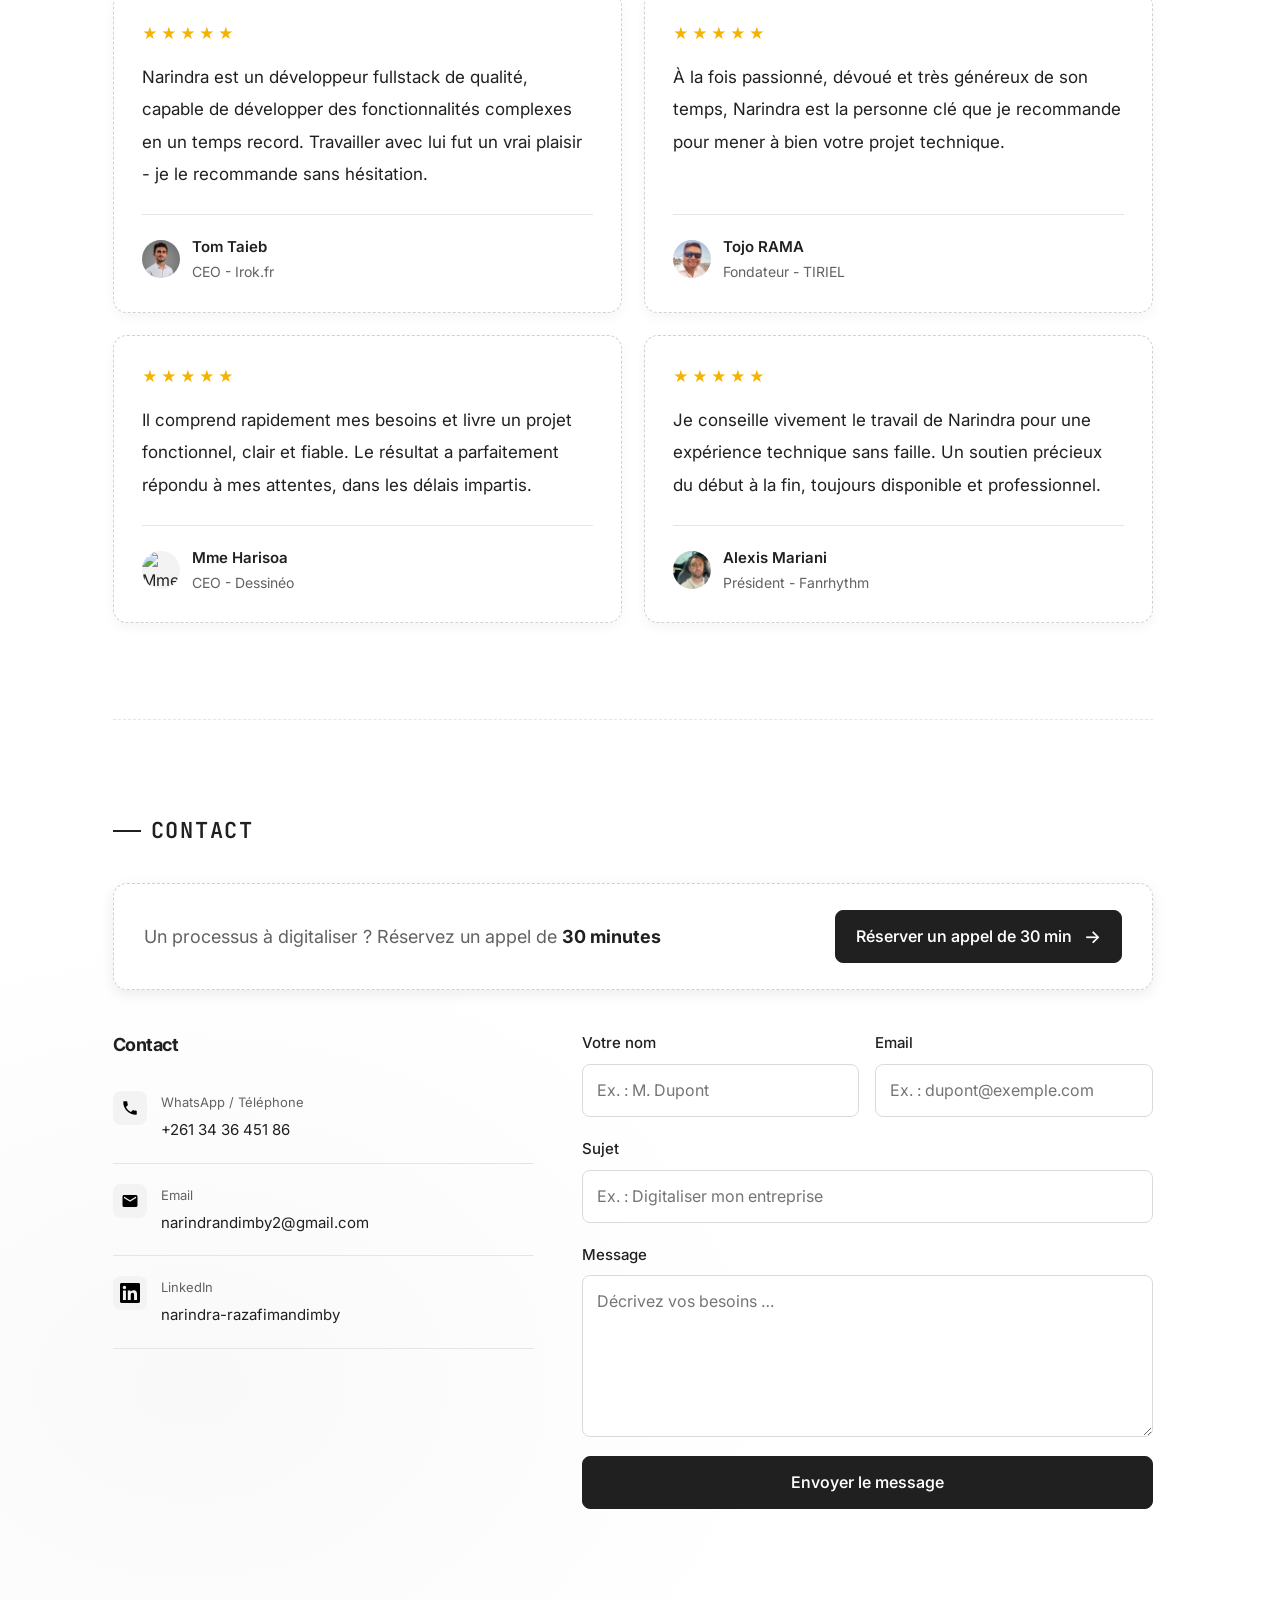
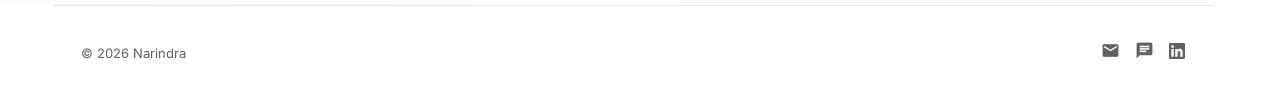
==== commit 4ad10a55: "Fix loadEmailJs function: comment out return statement for proper execution" ====
--- a/index.html
+++ b/index.html
@@ -616,7 +616,7 @@
 <script>
   // EmailJS chargé après le rendu (non bloquant)
   function loadEmailJs() {
-    return 
+    // return 
     if (window.emailjs) return Promise.resolve(window.emailjs);
     if (loadEmailJs._p) return loadEmailJs._p;
     loadEmailJs._p = new Promise(function(resolve, reject) {
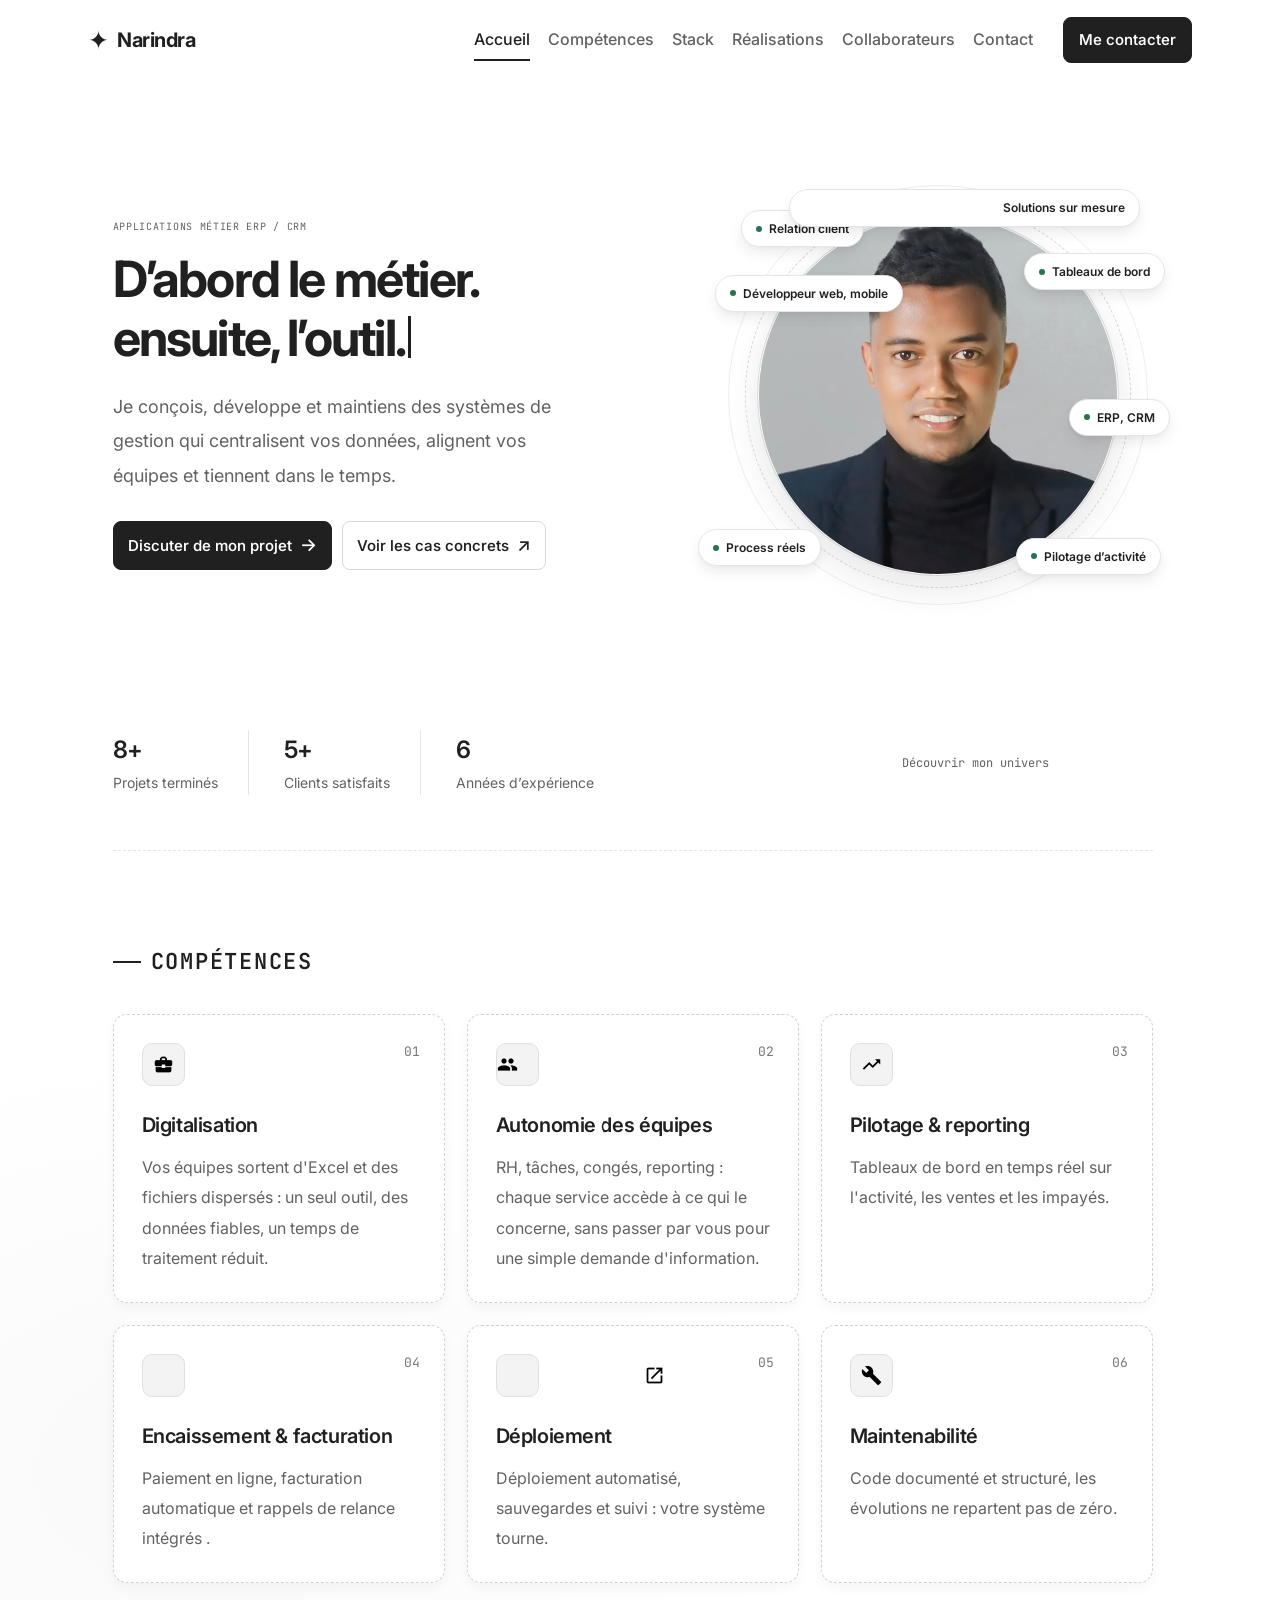
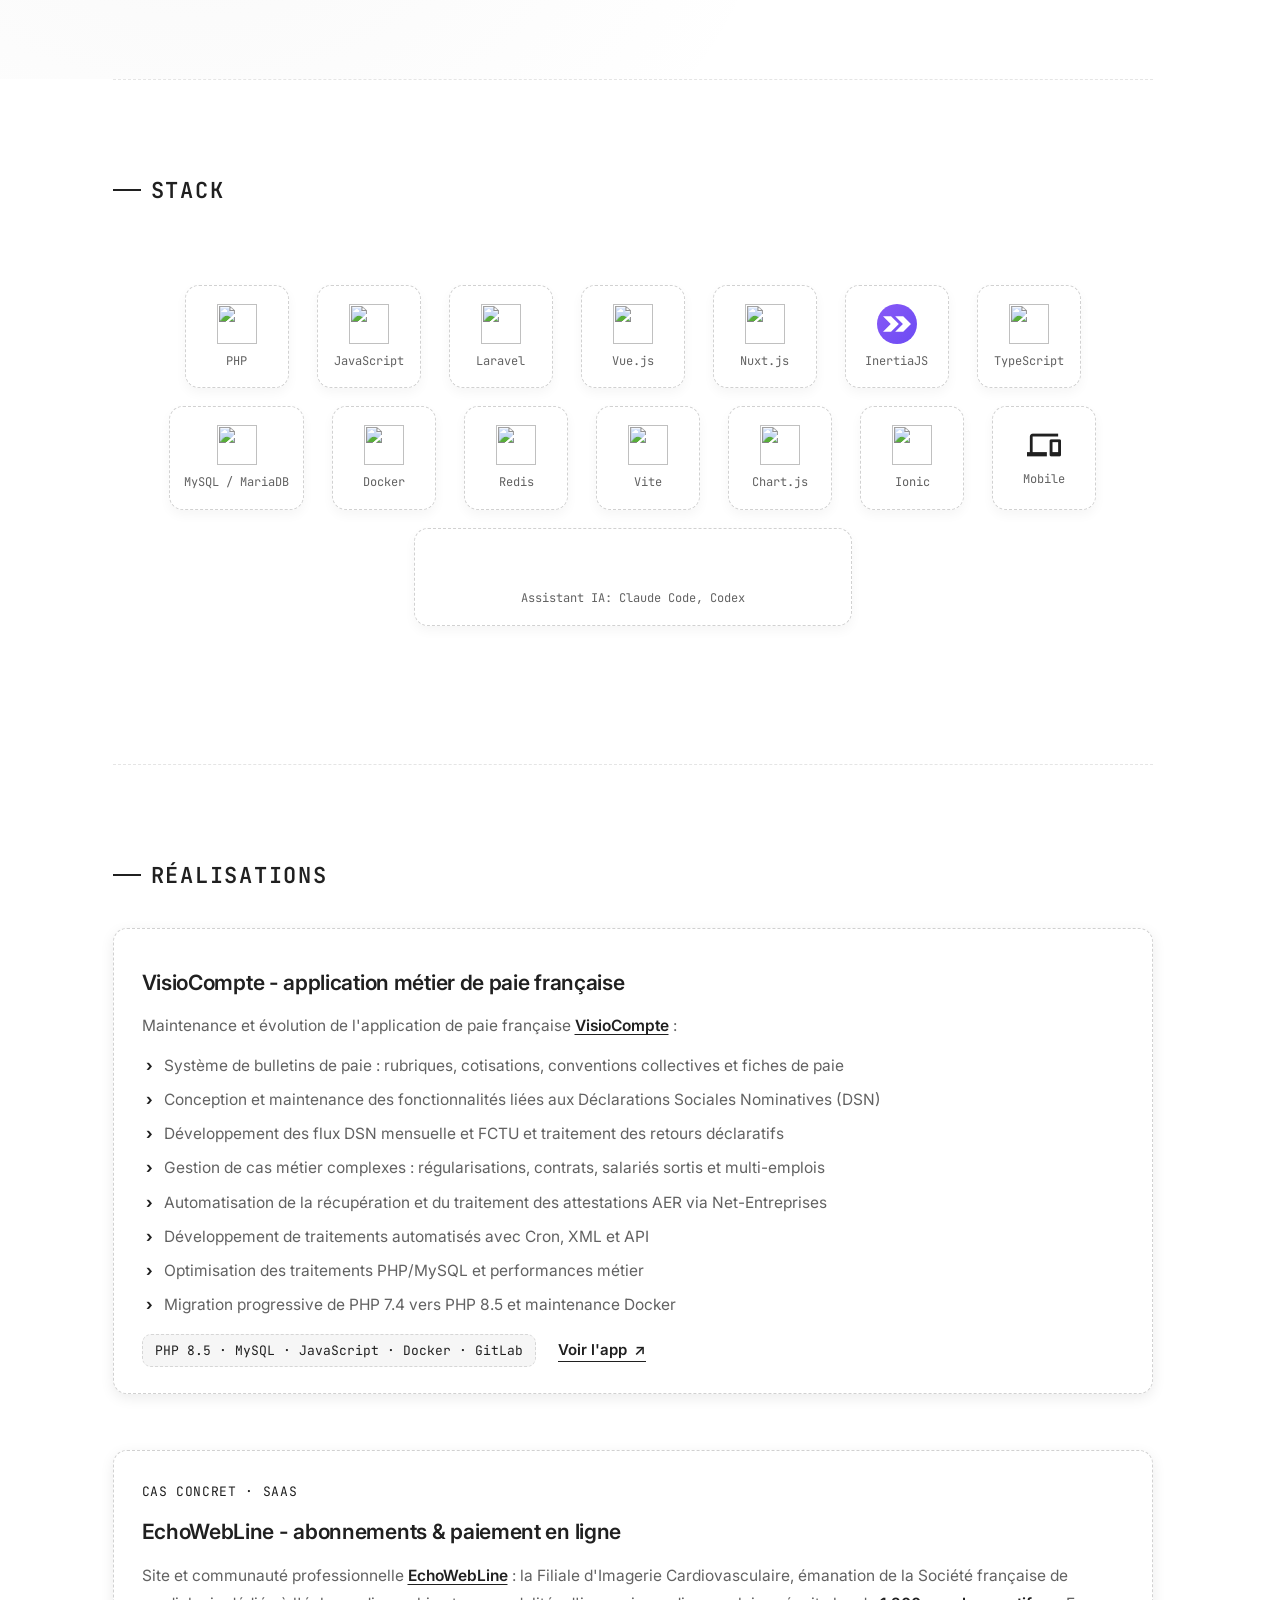
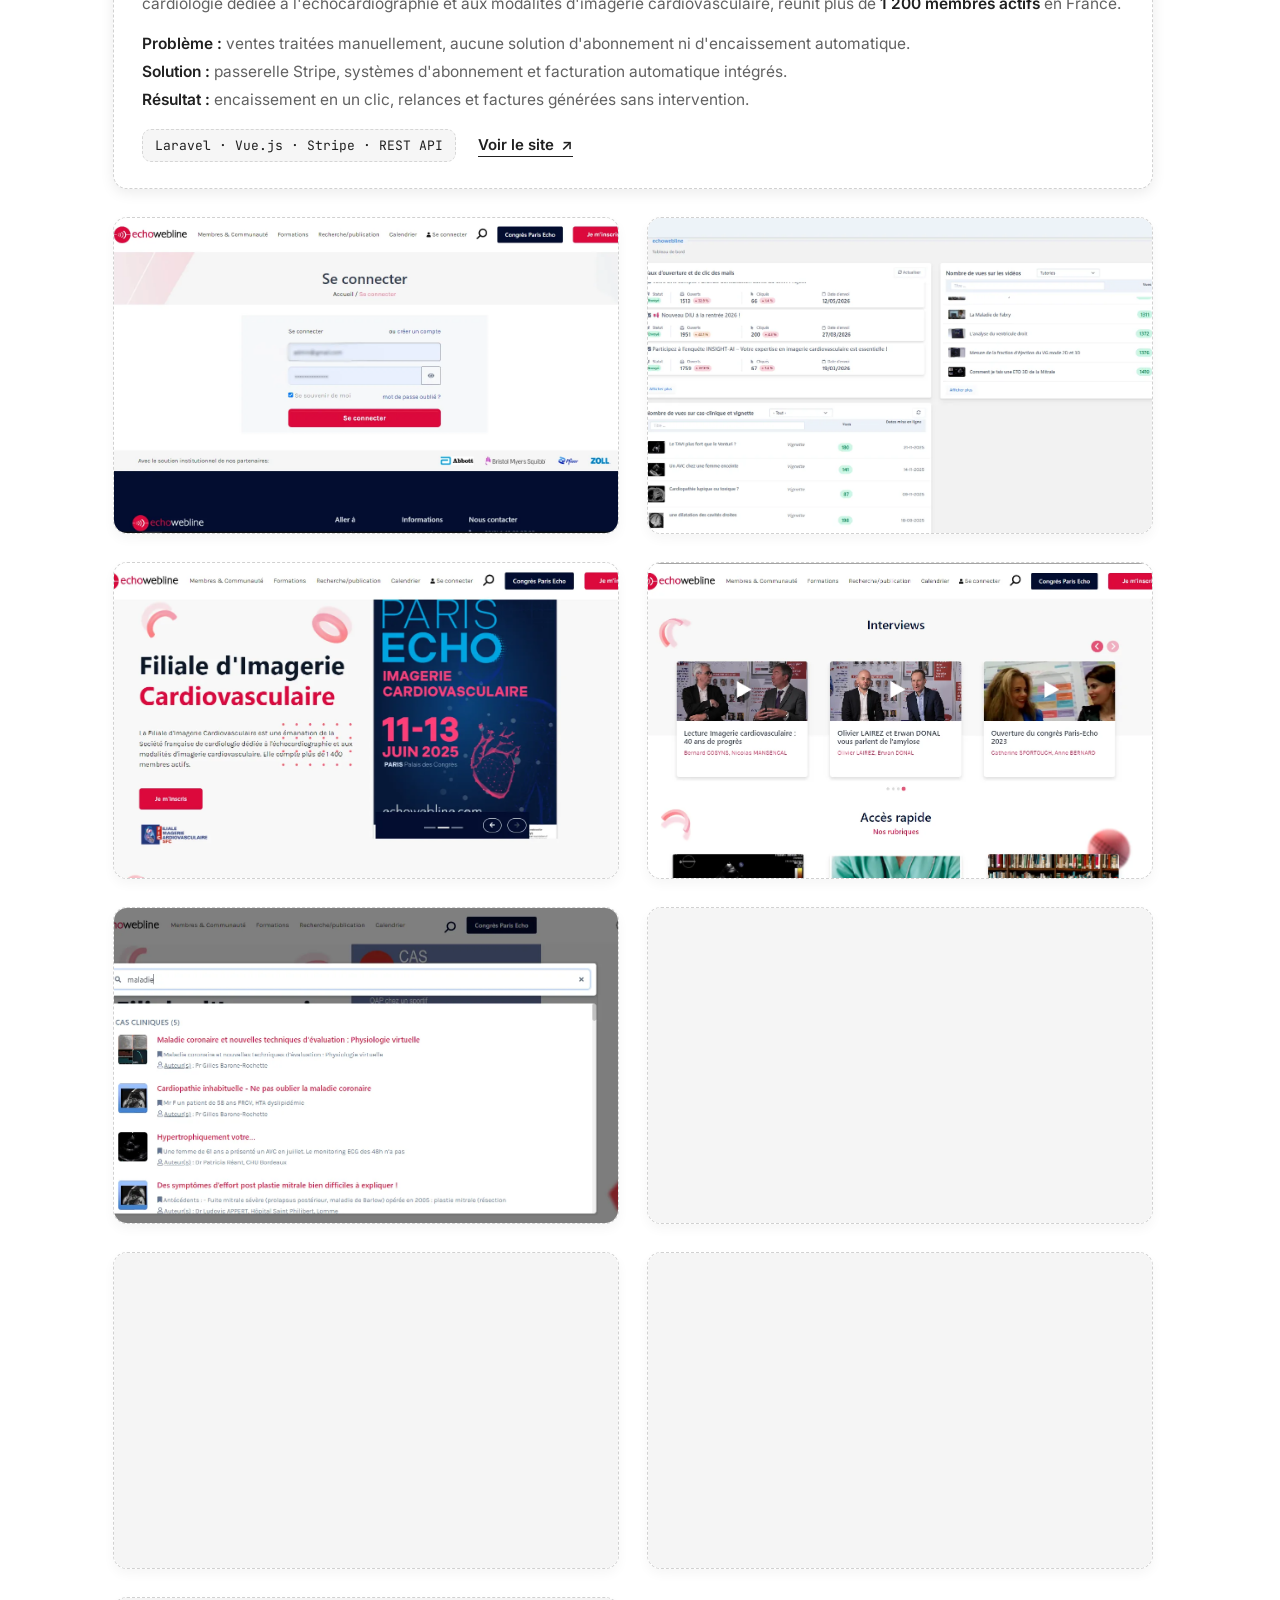
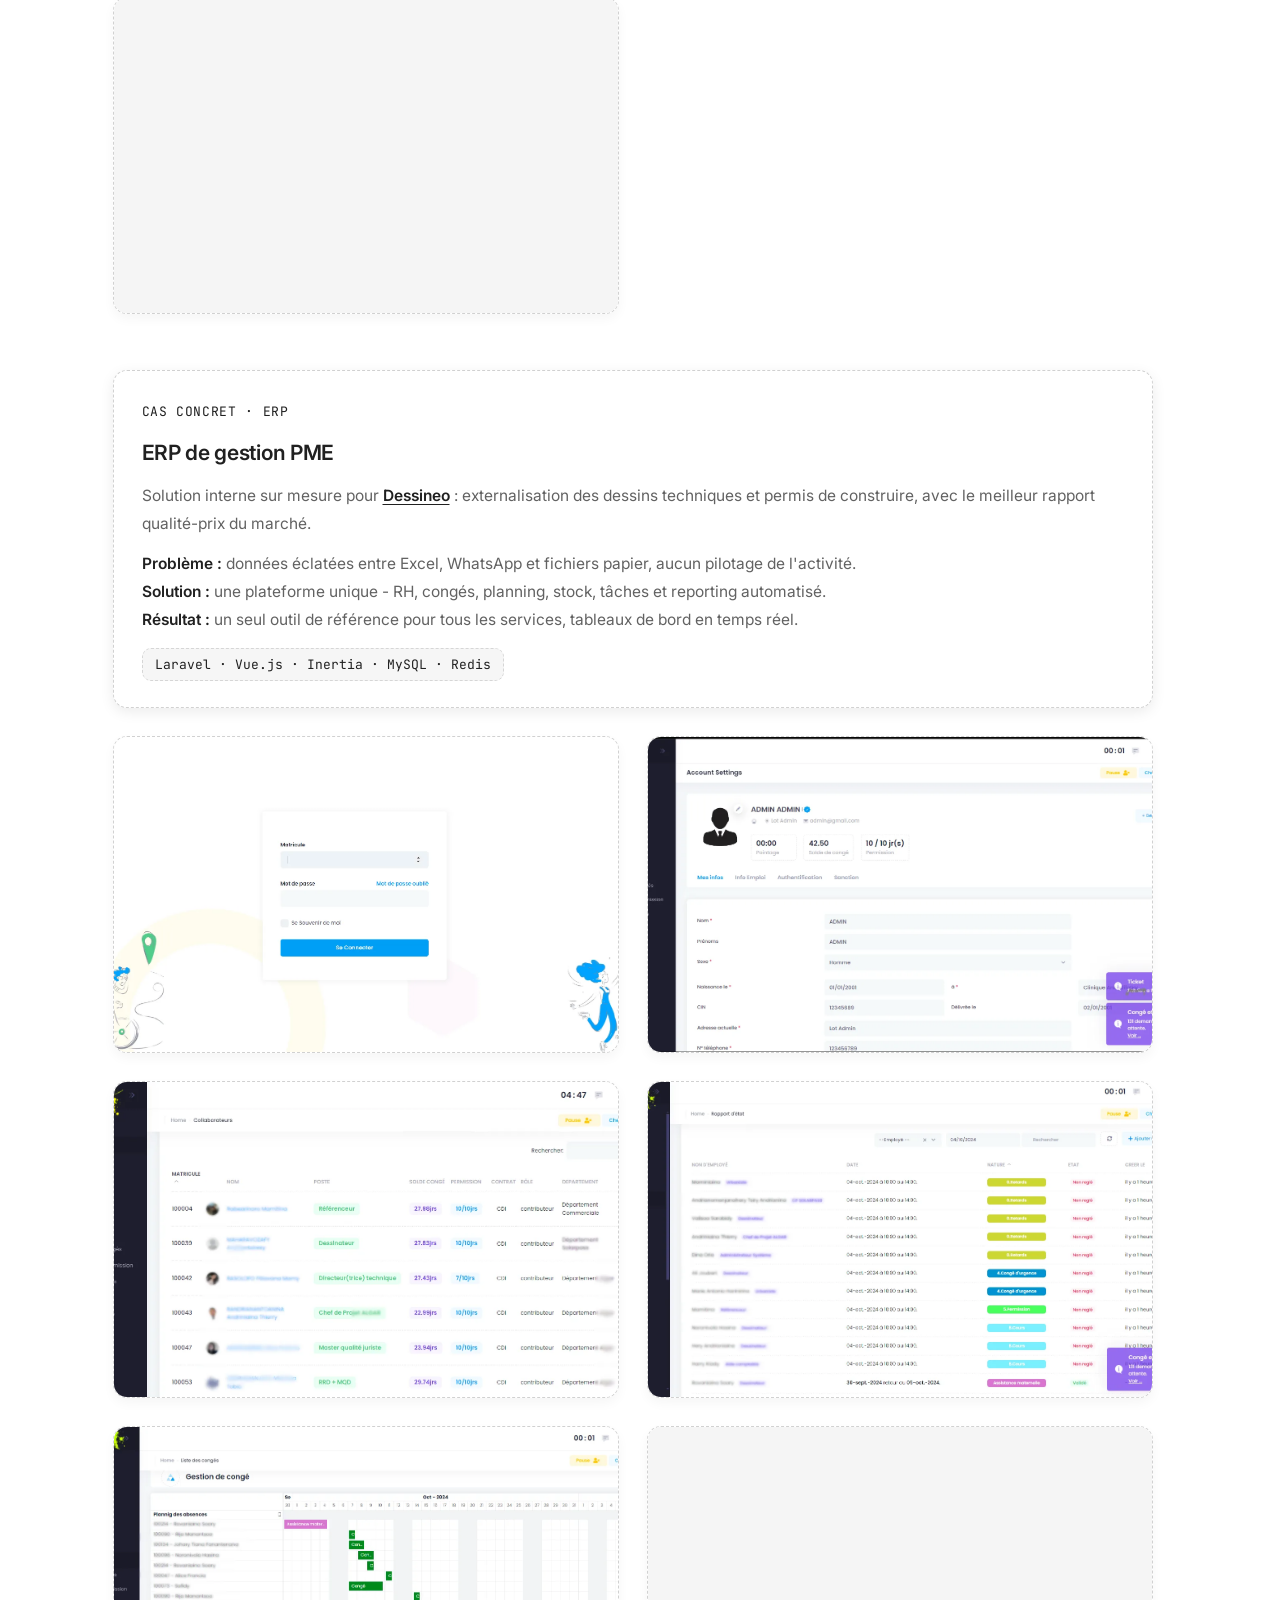
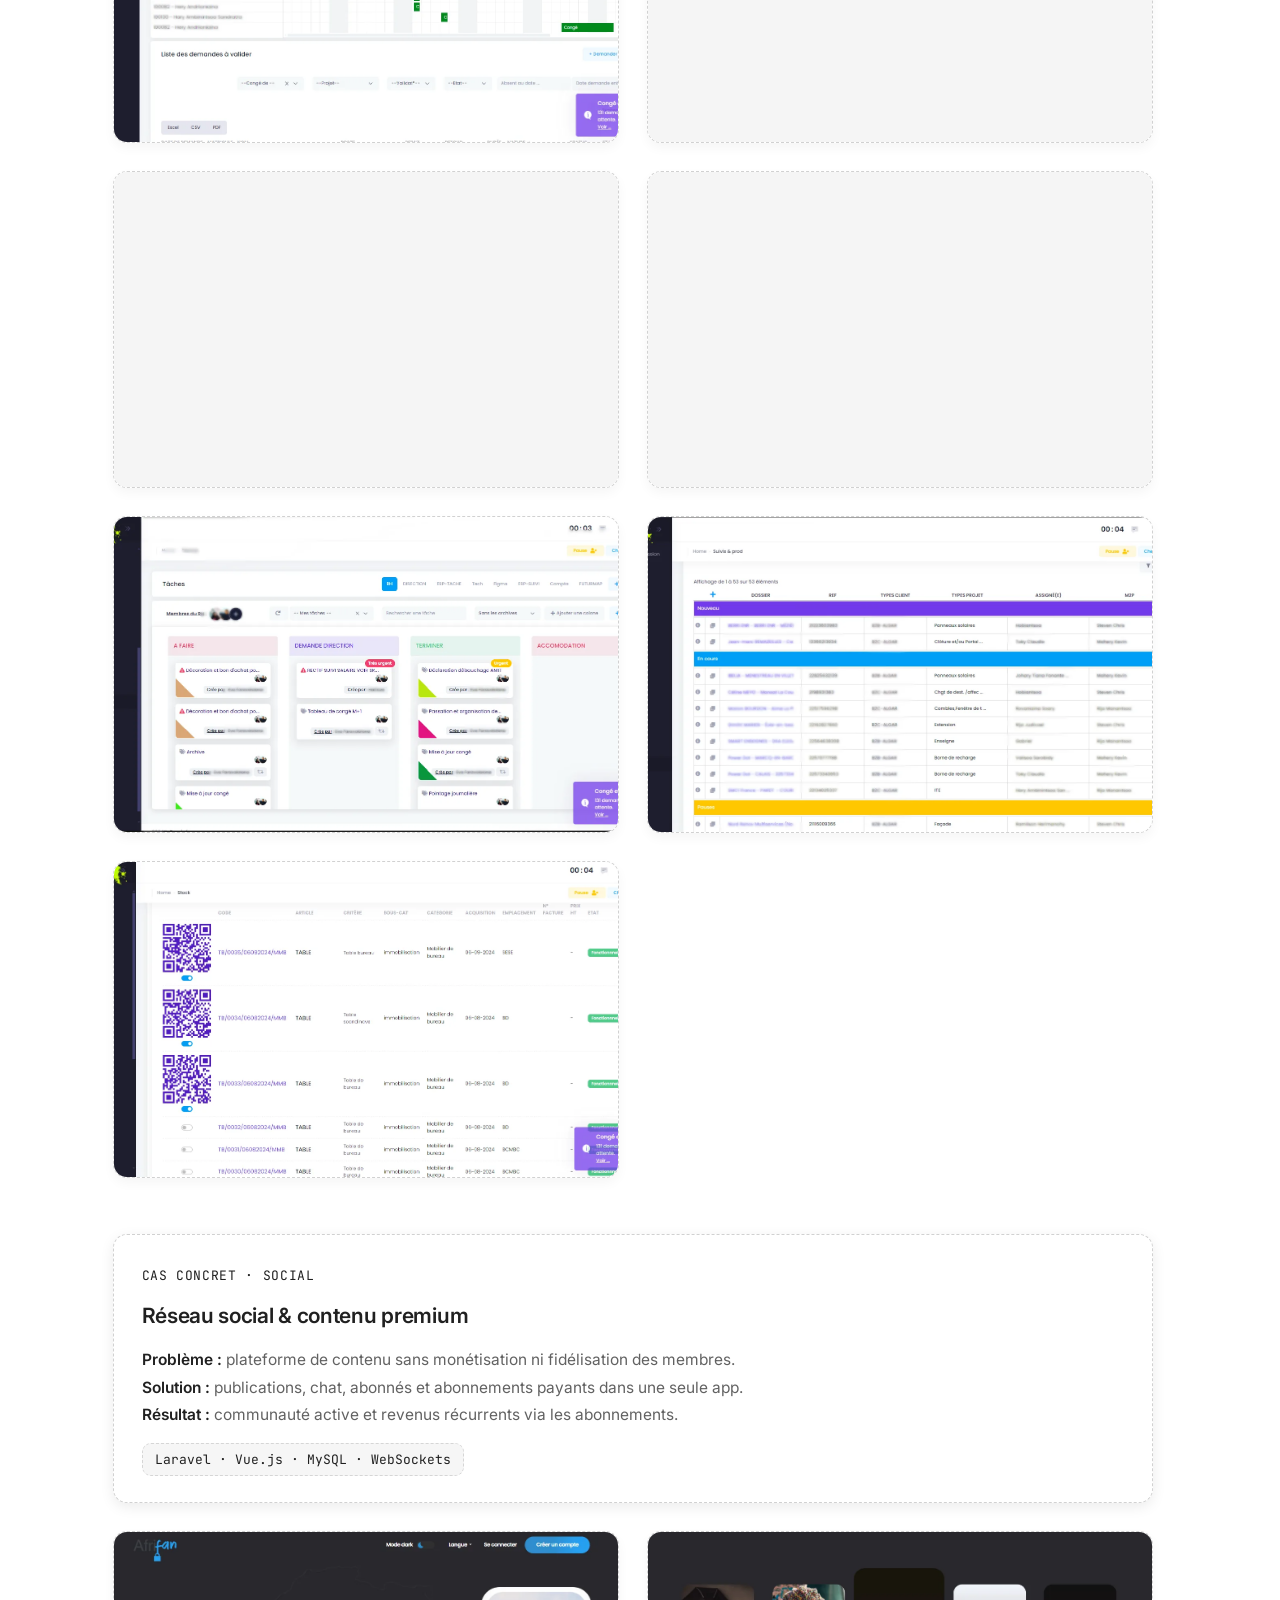
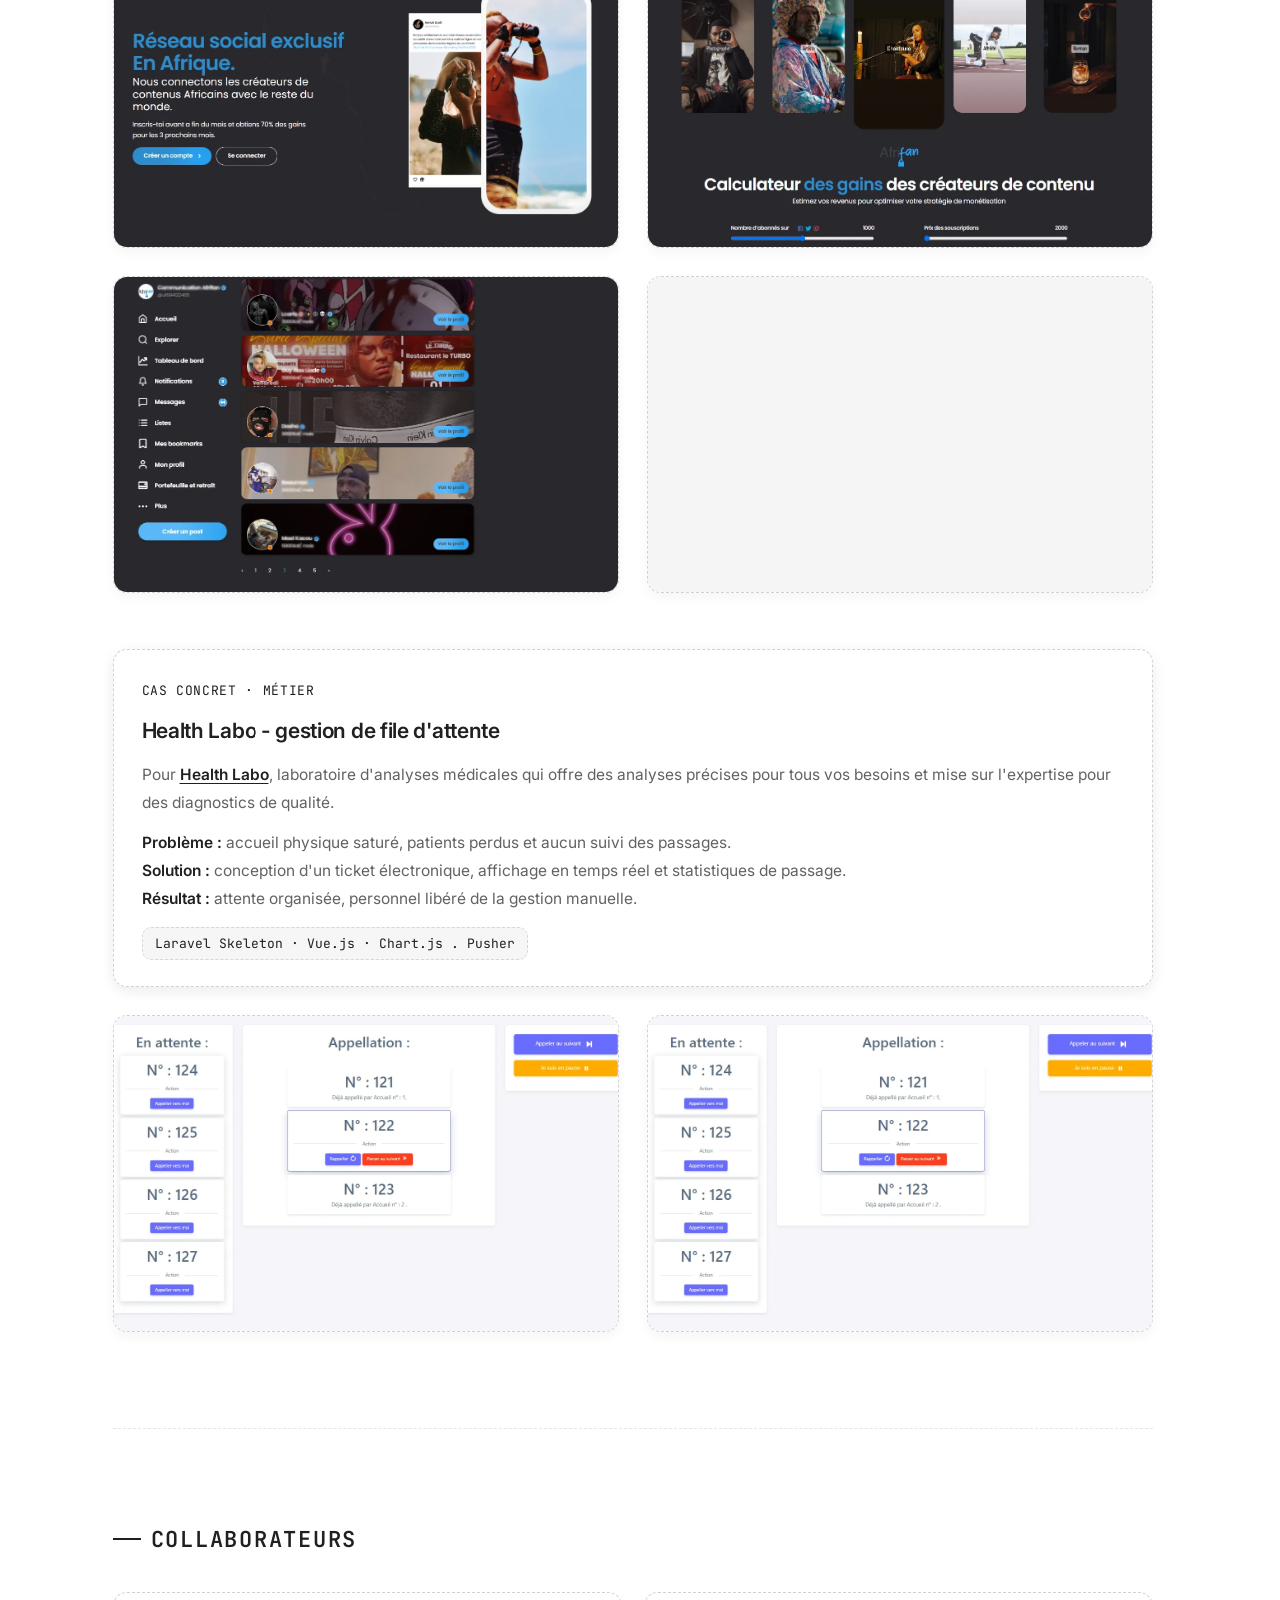
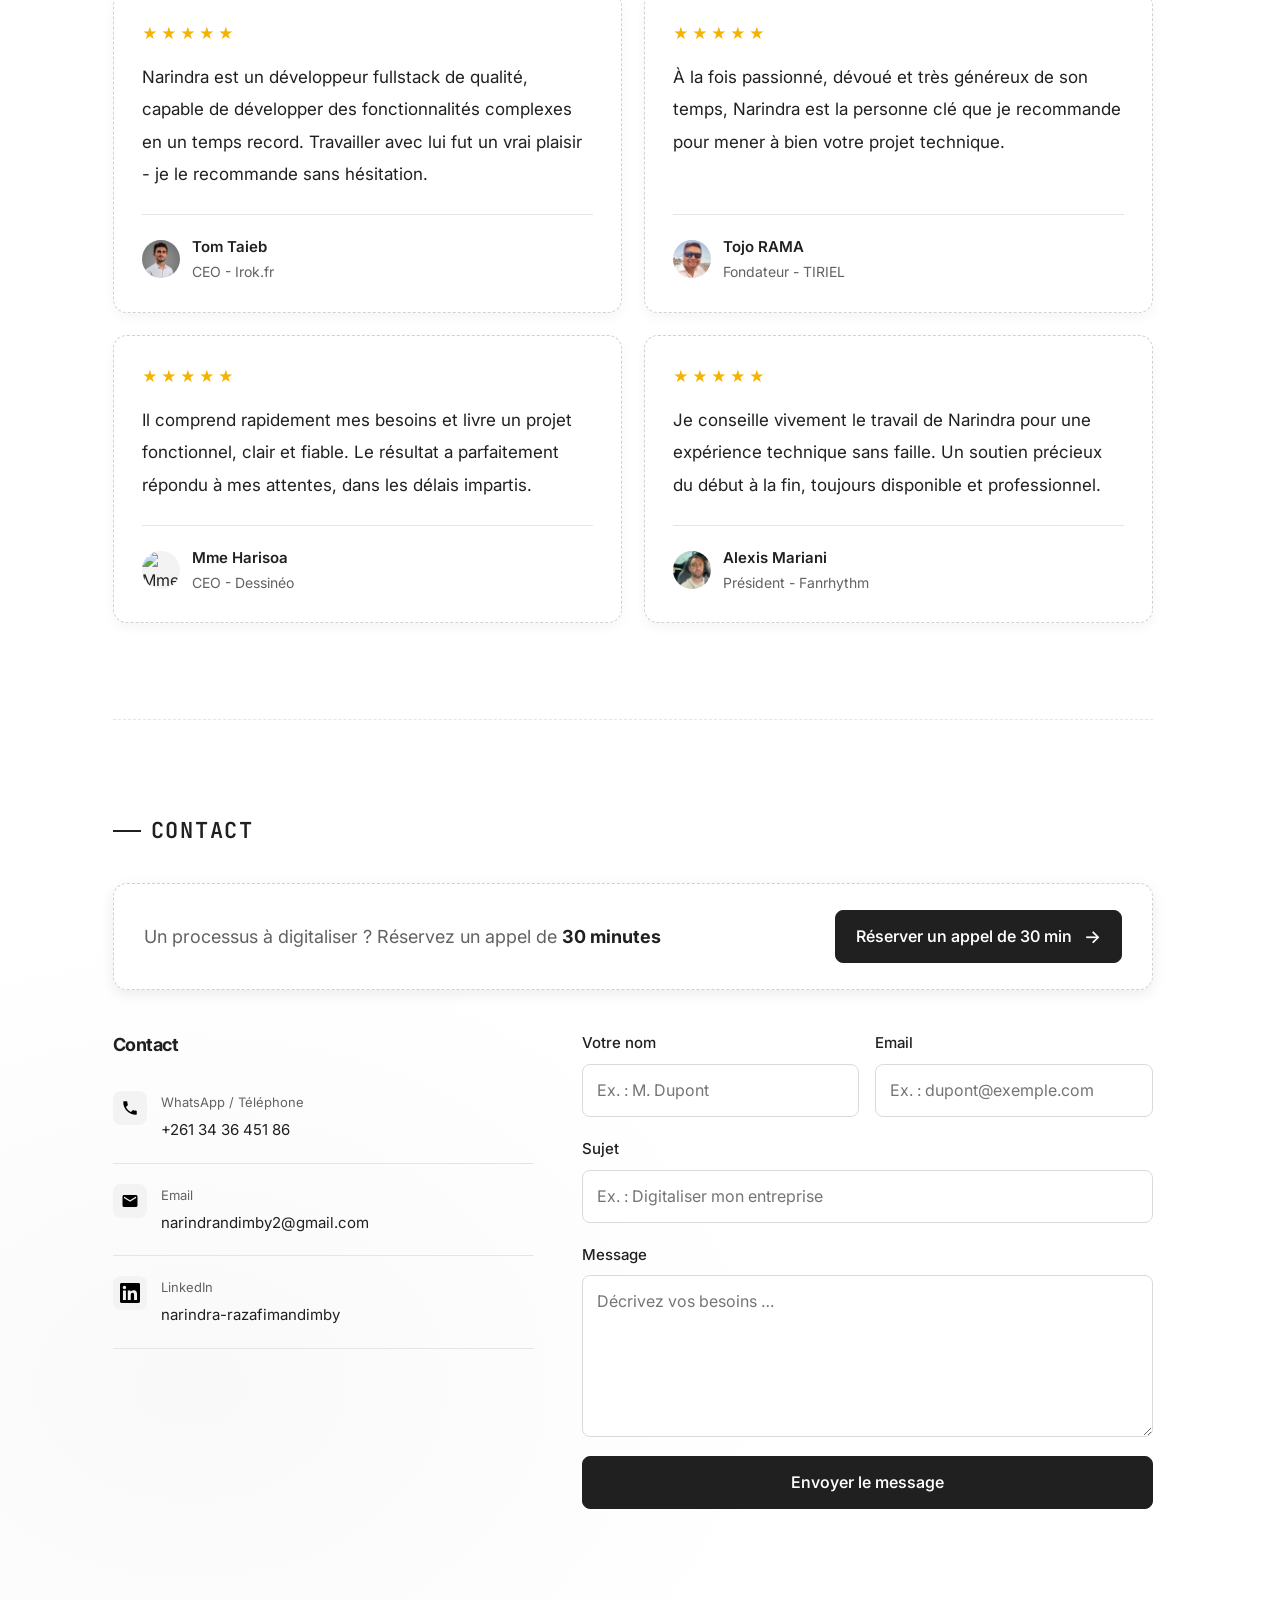
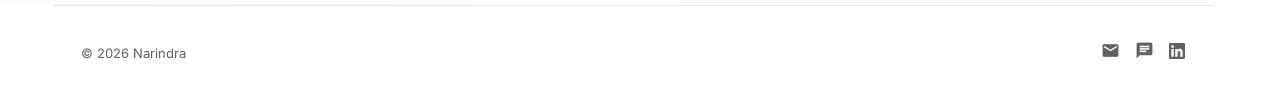
==== commit fa3d98bb: "Refactor hero section: update skill descriptions for clarity and conciseness" ====
--- a/index.html
+++ b/index.html
@@ -132,7 +132,7 @@
           setTimeout(function () { typeLine(0); }, 250);
         })();
       </script>
-      <p class="hero-body">Je conçois, développe et maintiens des systèmes de gestion qui remplacent Excel, centralisent vos données, alignent vos équipes et tiennent dans le temps.</p>
+      <p class="hero-body">Je conçois, développe et maintiens des systèmes de gestion qui centralisent vos données, alignent vos équipes et tiennent dans le temps.</p>
       <div class="hero-actions">
         <a href="#contact" class="btn-term">Discuter de mon projet <span class="button-arrow" aria-hidden="true">→</span></a>
         <a href="#projets" class="btn-ghost">Voir les cas concrets <span class="button-arrow" aria-hidden="true">↗</span></a>
@@ -144,12 +144,12 @@
         <img src="images/narindra.webp" alt="Portrait de Narindra Ndimby" width="835" height="675" decoding="async" fetchpriority="high" />
       </div>
       <div class="portrait-floats" aria-hidden="true">
-        <span class="float-skill float-developer">Développeur</span>
-        <span class="float-skill float-web">Web</span>
-        <span class="float-skill float-mobile">Mobile</span>
-        <span class="float-skill float-metier">Métier</span>
-        <span class="float-skill float-erp">ERP</span>
-        <span class="float-skill float-crm">CRM</span>
+        <span class="float-skill float-developer">Développeur web, mobile</span>
+        <span class="float-skill float-web">Tableaux de bord</span>
+        <span class="float-skill float-mobile">ERP, CRM</span>
+        <span class="float-skill float-metier">Process réels</span>
+        <span class="float-skill float-erp">Pilotage d’activité</span>
+        <span class="float-skill float-crm">Relation client</span>
       </div>
       <span class="portrait-badge"><span class="material-icons" aria-hidden="true">auto_awesome</span> Solutions sur mesure</span>
     </figure>
@@ -242,7 +242,7 @@
           <div class="tech-item"><img src="https://cdn.simpleicons.org/chartdotjs/F37726" alt="" width="40" height="40" loading="lazy" /><span>Chart.js</span></div>
           <div class="tech-item"><img src="https://cdn.simpleicons.org/ionic/3880FF" alt="" width="40" height="40" loading="lazy" /><span>Ionic</span></div>
           <div class="tech-item"><span class="material-icons tech-fallback-icon" aria-hidden="true">devices</span><span>Mobile</span></div>
-          <div class="tech-item"><span class="material-icons tech-fallback-icon" aria-hidden="true">auto_awesome</span><span>Assistant & IA: Claude Code, Codex, Opencode</span></div>
+          <div class="tech-item"><span class="material-icons tech-fallback-icon" aria-hidden="true">auto_awesome</span><span>Assistant IA: Claude Code, Codex</span></div>
         </div>
       </div>
     </div>
--- a/css/portfolio.css
+++ b/css/portfolio.css
@@ -89,15 +89,16 @@
 .portrait-image { position: relative; z-index: 1; aspect-ratio: 1; width: 84%; border-radius: 50%; overflow: hidden; border: 1px solid white; box-shadow: 0 14px 35px rgb(0 0 0 / 10%), 0 0 0 1px var(--border); background: #d4d4d4; }
 .portrait-image img { display: block; width: 100%; height: 100%; object-fit: cover; object-position: 50% 30%; }
 .portrait-floats { position: absolute; z-index: 2; inset: 0; pointer-events: none; }
-.float-skill { position: absolute; display: inline-flex; align-items: center; gap: 7px; padding: 9px 12px; border: 1px solid rgb(225 225 225 / 90%); border-radius: 999px; background: rgb(255 255 255 / 94%); box-shadow: 0 7px 18px rgb(0 0 0 / 8%); color: var(--text); font: 11px var(--mono); white-space: nowrap; animation: skill-float-a 10s ease-in-out infinite; }
+.float-skill, .portrait-badge { display: inline-flex; align-items: center; gap: 7px; padding: 10px 14px; border: 1px solid var(--border); border-radius: 999px; background: white; box-shadow: var(--shadow); color: var(--text); font: 600 12px var(--sans); white-space: nowrap; }
+.float-skill { position: absolute; animation: skill-float-a 10s ease-in-out infinite; }
 .float-skill::before { content: ''; width: 6px; height: 6px; flex: 0 0 6px; border-radius: 50%; background: var(--green); }
 .float-developer { top: 22%; left: -2%; animation-name: skill-float-a; animation-duration: 10.5s; animation-delay: -.8s; }
-.float-web { top: 17%; right: -1%; padding: 11px 15px; font-size: 13px; animation: skill-float-b 11s ease-in-out infinite; }
+.float-web { top: 17%; right: -3%; animation: skill-float-b 11s ease-in-out infinite; }
 .float-mobile { top: 51%; right: -4%; animation: skill-float-c 8.5s ease-in-out infinite -1.6s; }
-.float-metier { bottom: 20%; left: -1%; animation: skill-float-b 10.8s ease-in-out infinite -2.4s; }
-.float-erp { bottom: 9%; right: 13%; padding: 11px 15px; font-size: 13px; animation: skill-float-c 12s ease-in-out infinite; }
-.float-crm { top: 7%; left: 19%; animation: skill-float-a 11.5s ease-in-out infinite -3s; }
-.portrait-badge { position: absolute; z-index: 3; top: 8%; right: 3%; display: inline-flex; align-items: center; gap: 7px; padding: 10px 14px; border: 1px solid var(--border); border-radius: 999px; background: white; box-shadow: var(--shadow); color: var(--text); font-size: 12px; font-weight: 600; white-space: nowrap; animation: skill-float-b 12s ease-in-out infinite; }
+.float-metier { bottom: 10%; left: -6%; animation: skill-float-b 10.8s ease-in-out infinite -2.4s; }
+.float-erp { bottom: 8%; right: -2%; animation: skill-float-c 12s ease-in-out infinite; }
+.float-crm { top: 7%; left: 4%; animation: skill-float-a 11.5s ease-in-out infinite -3s; }
+.portrait-badge { position: absolute; z-index: 3; top: 2%; right: 3%; animation: skill-float-b 12s ease-in-out infinite; }
 .portrait-badge .material-icons { color: var(--green); font-size: 16px; }
 .hero-bottom { max-width: 1040px; width: 100%; margin: 66px auto 0; display: flex; align-items: center; justify-content: space-between; gap: 25px; }
 .hero-stats { display: flex; gap: 35px; }
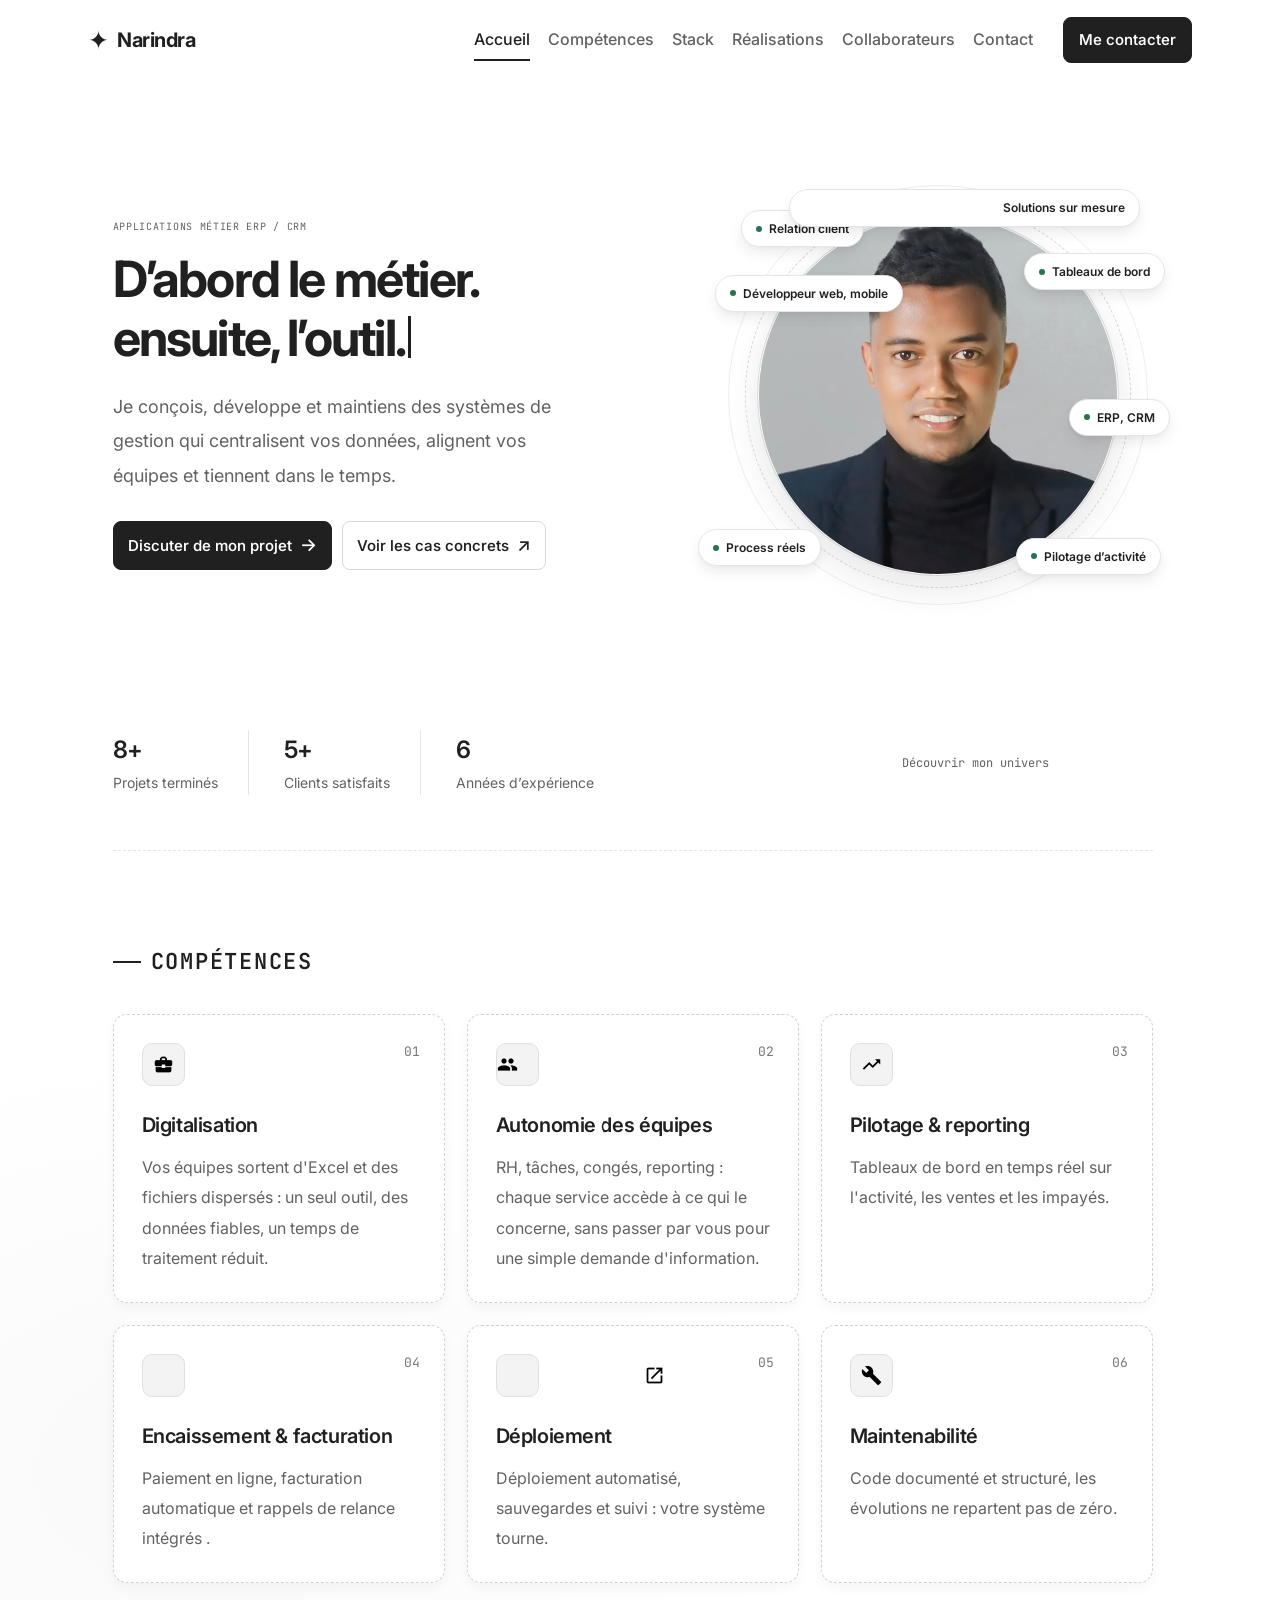
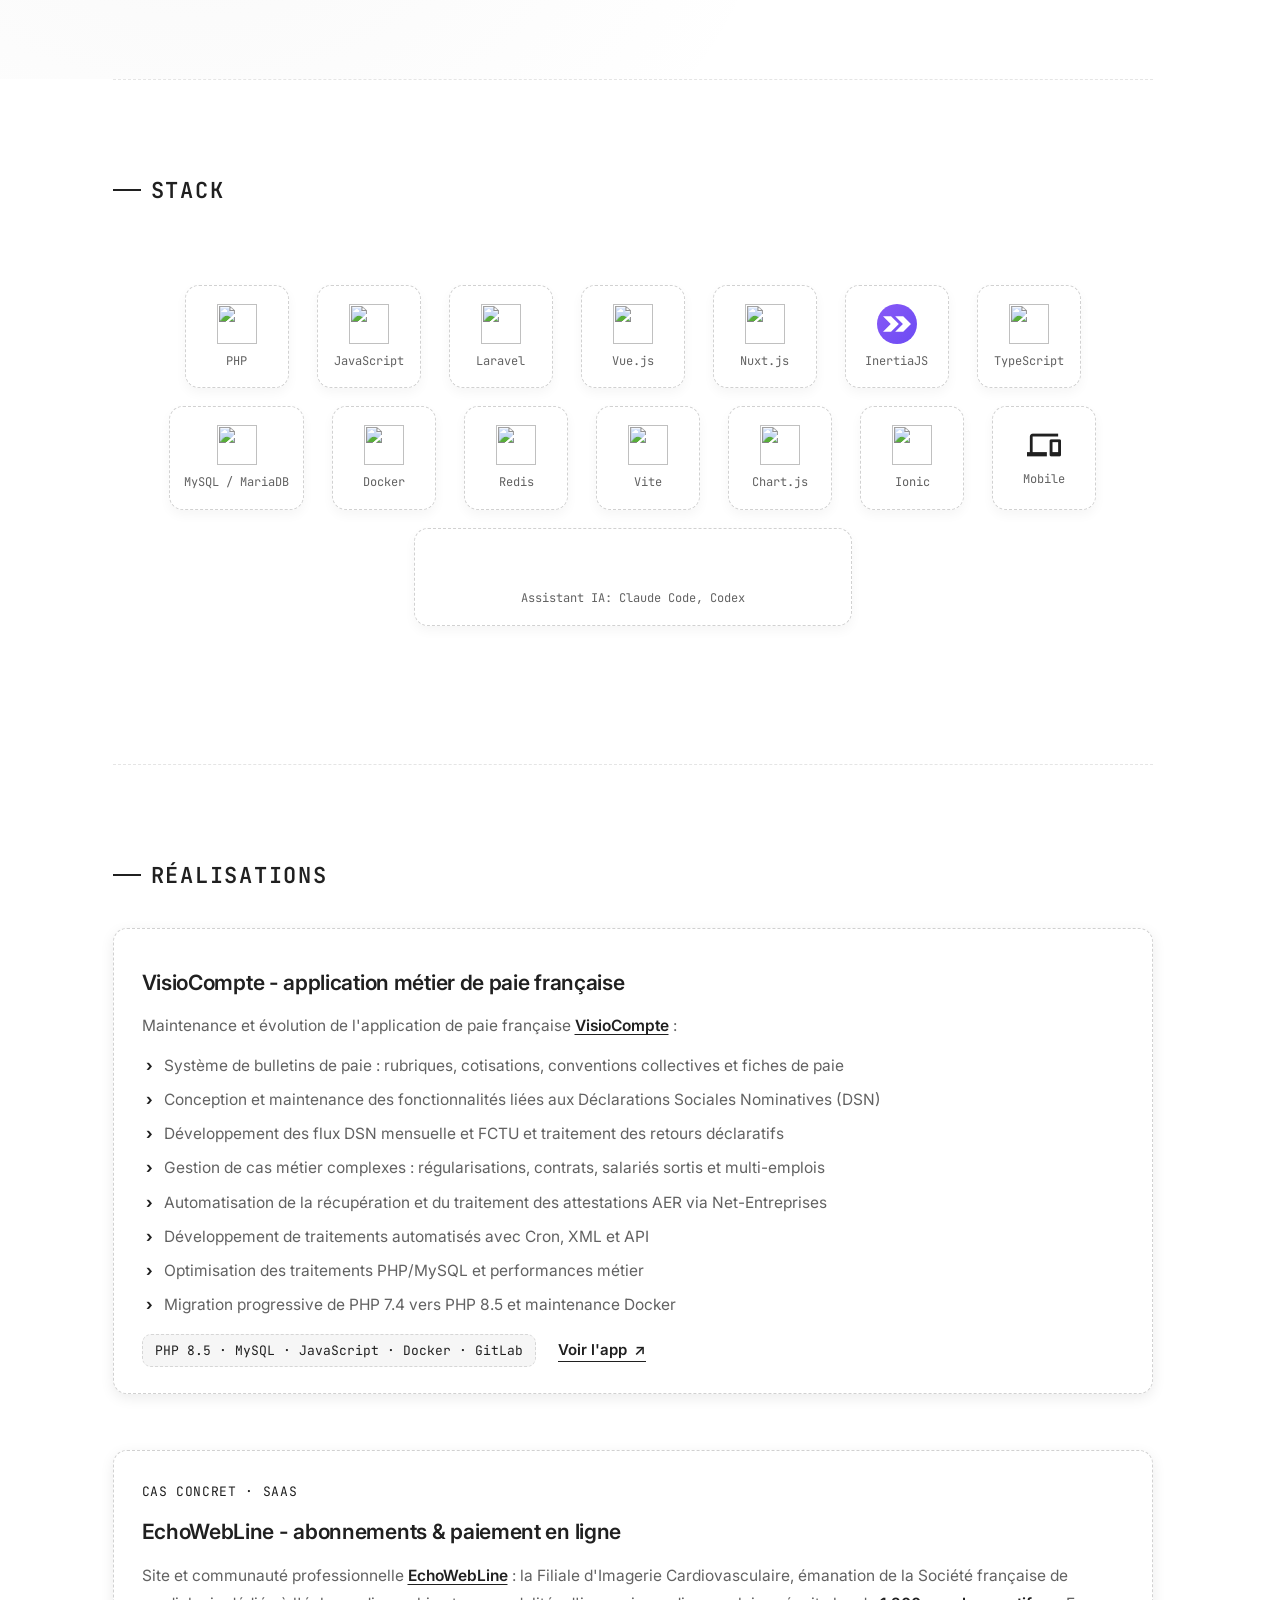
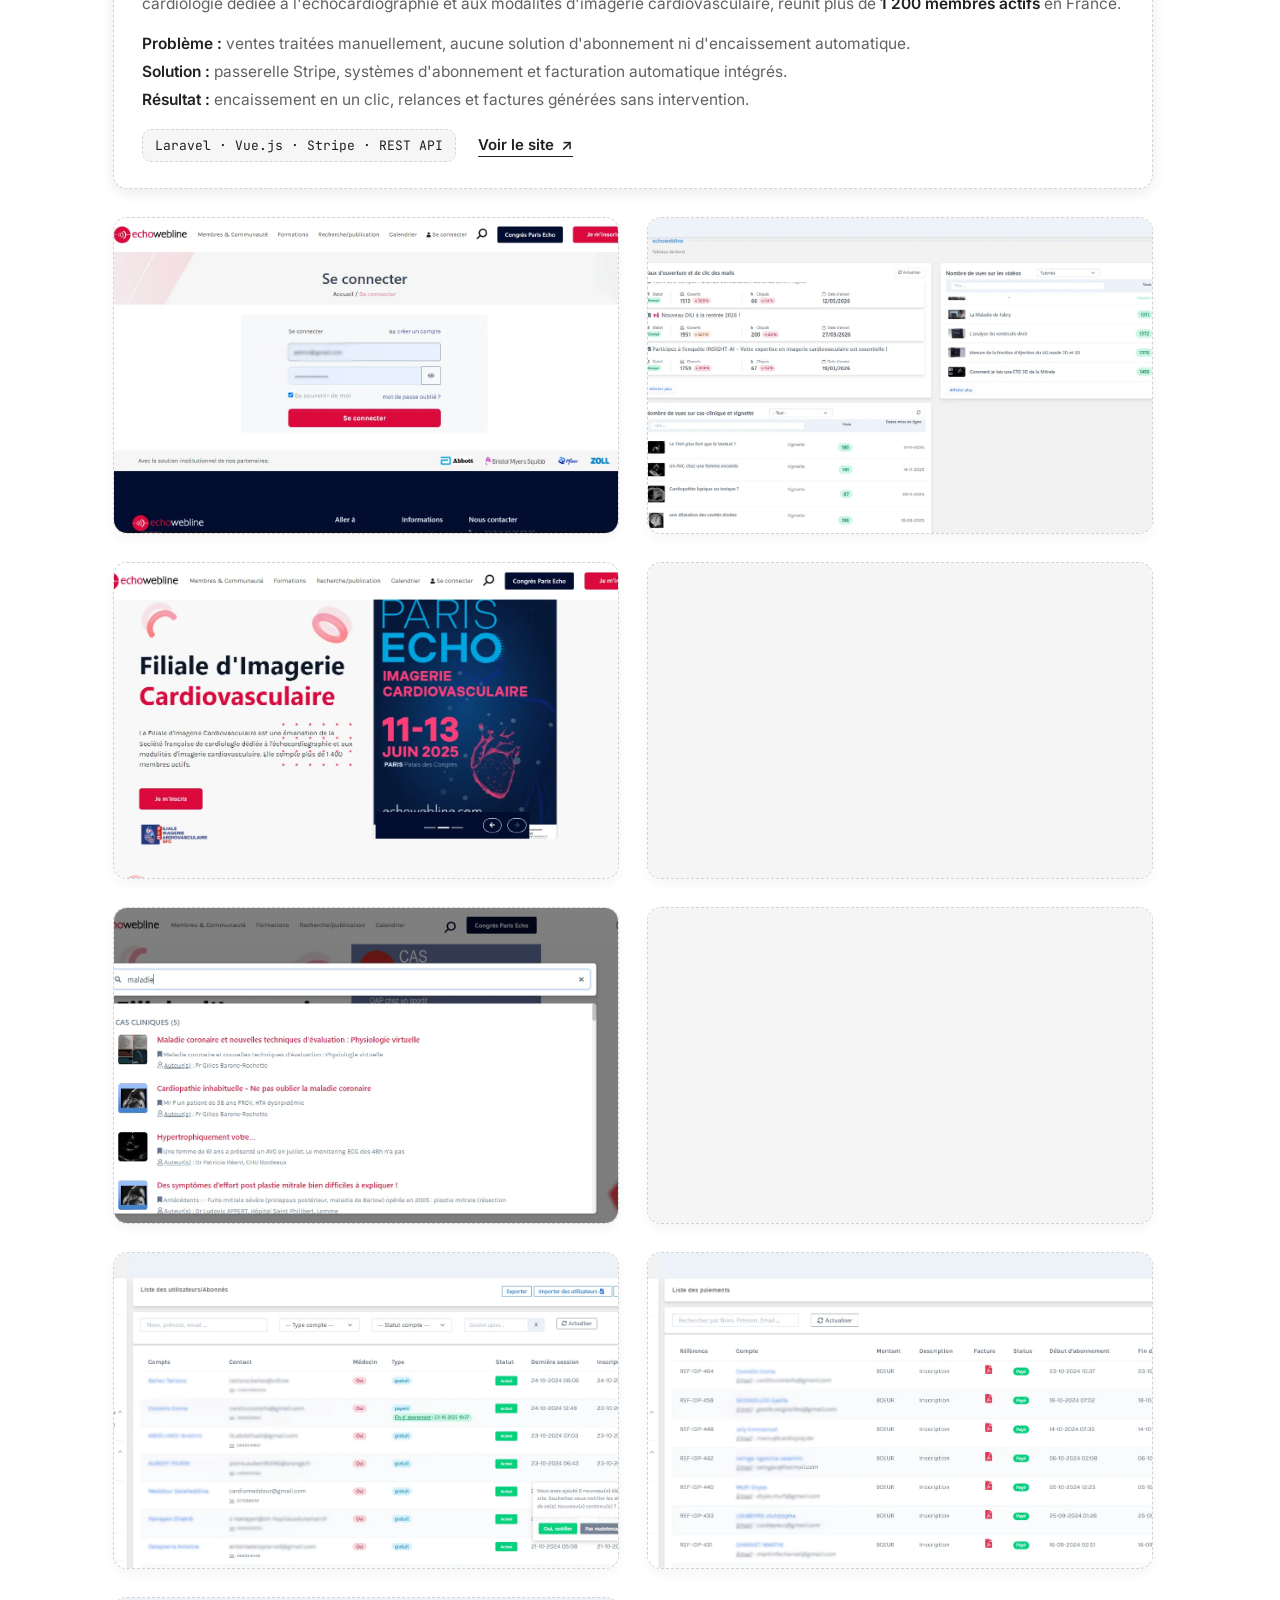
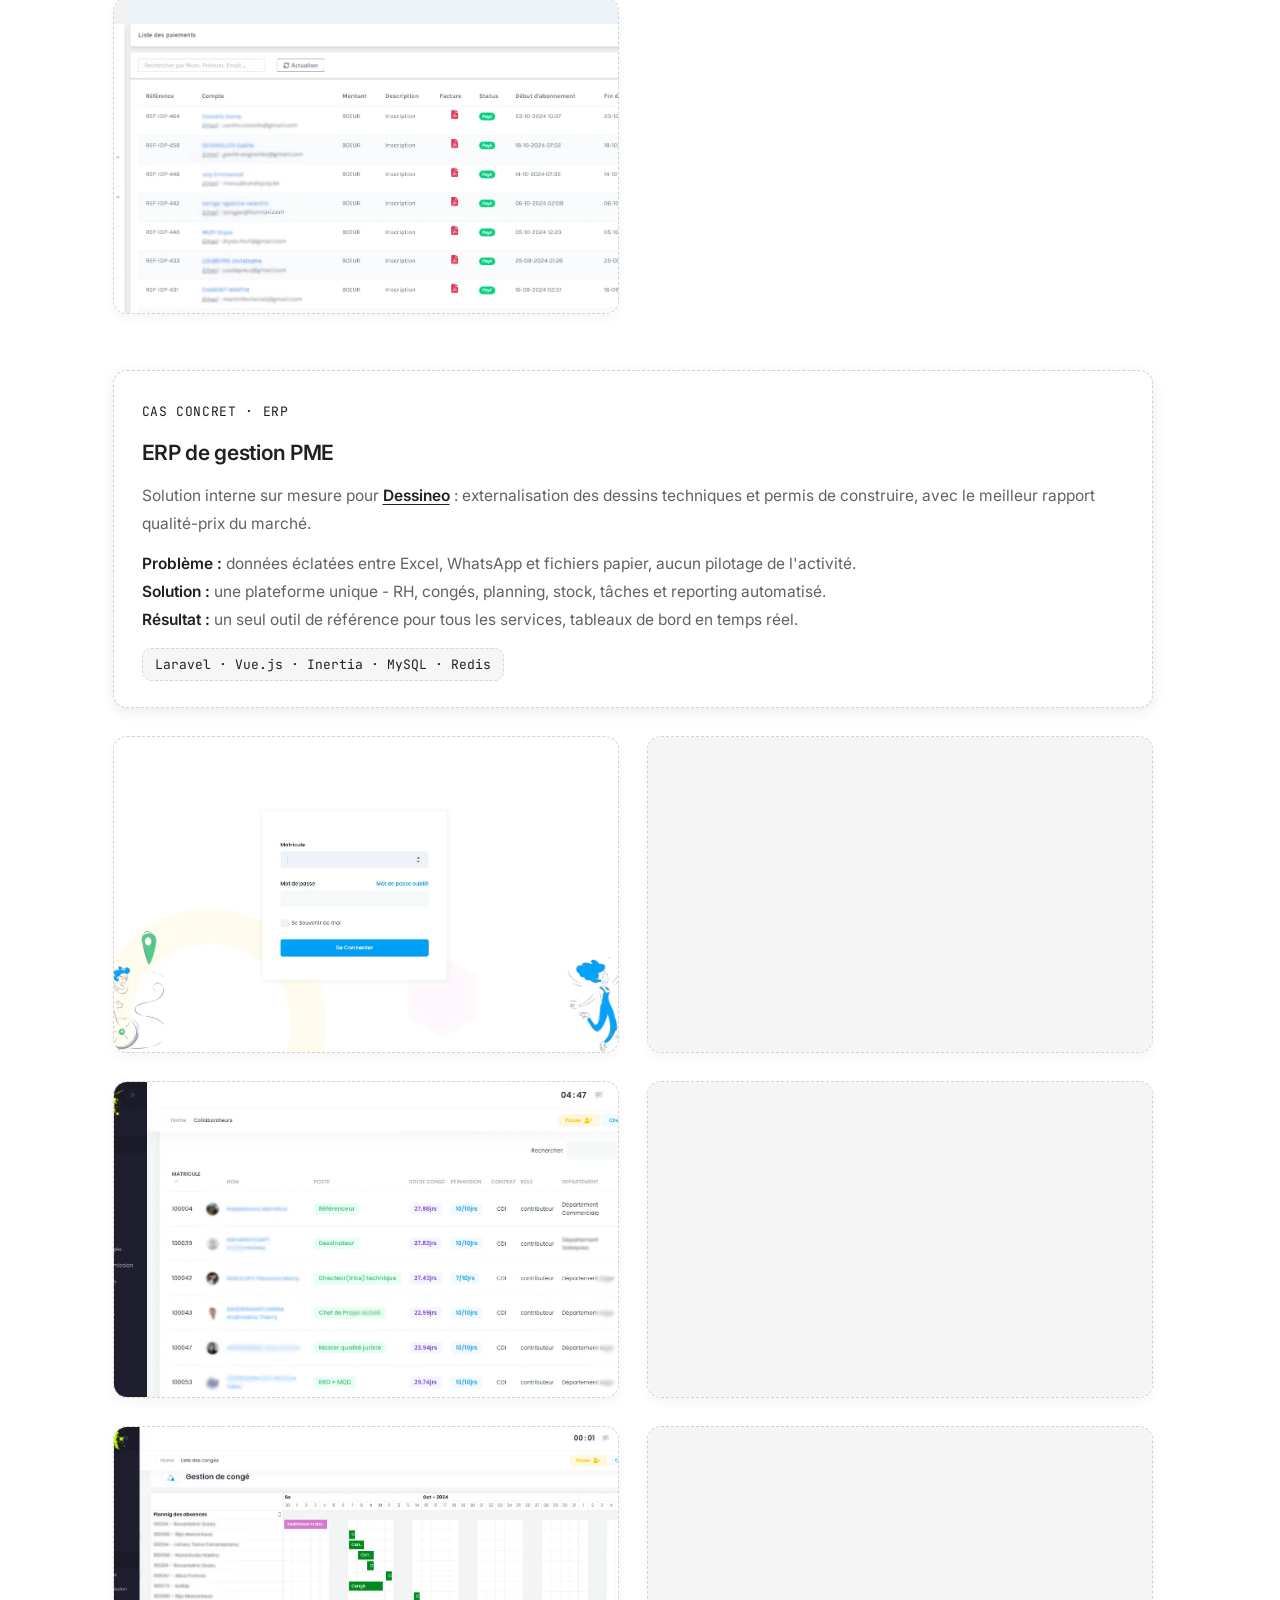
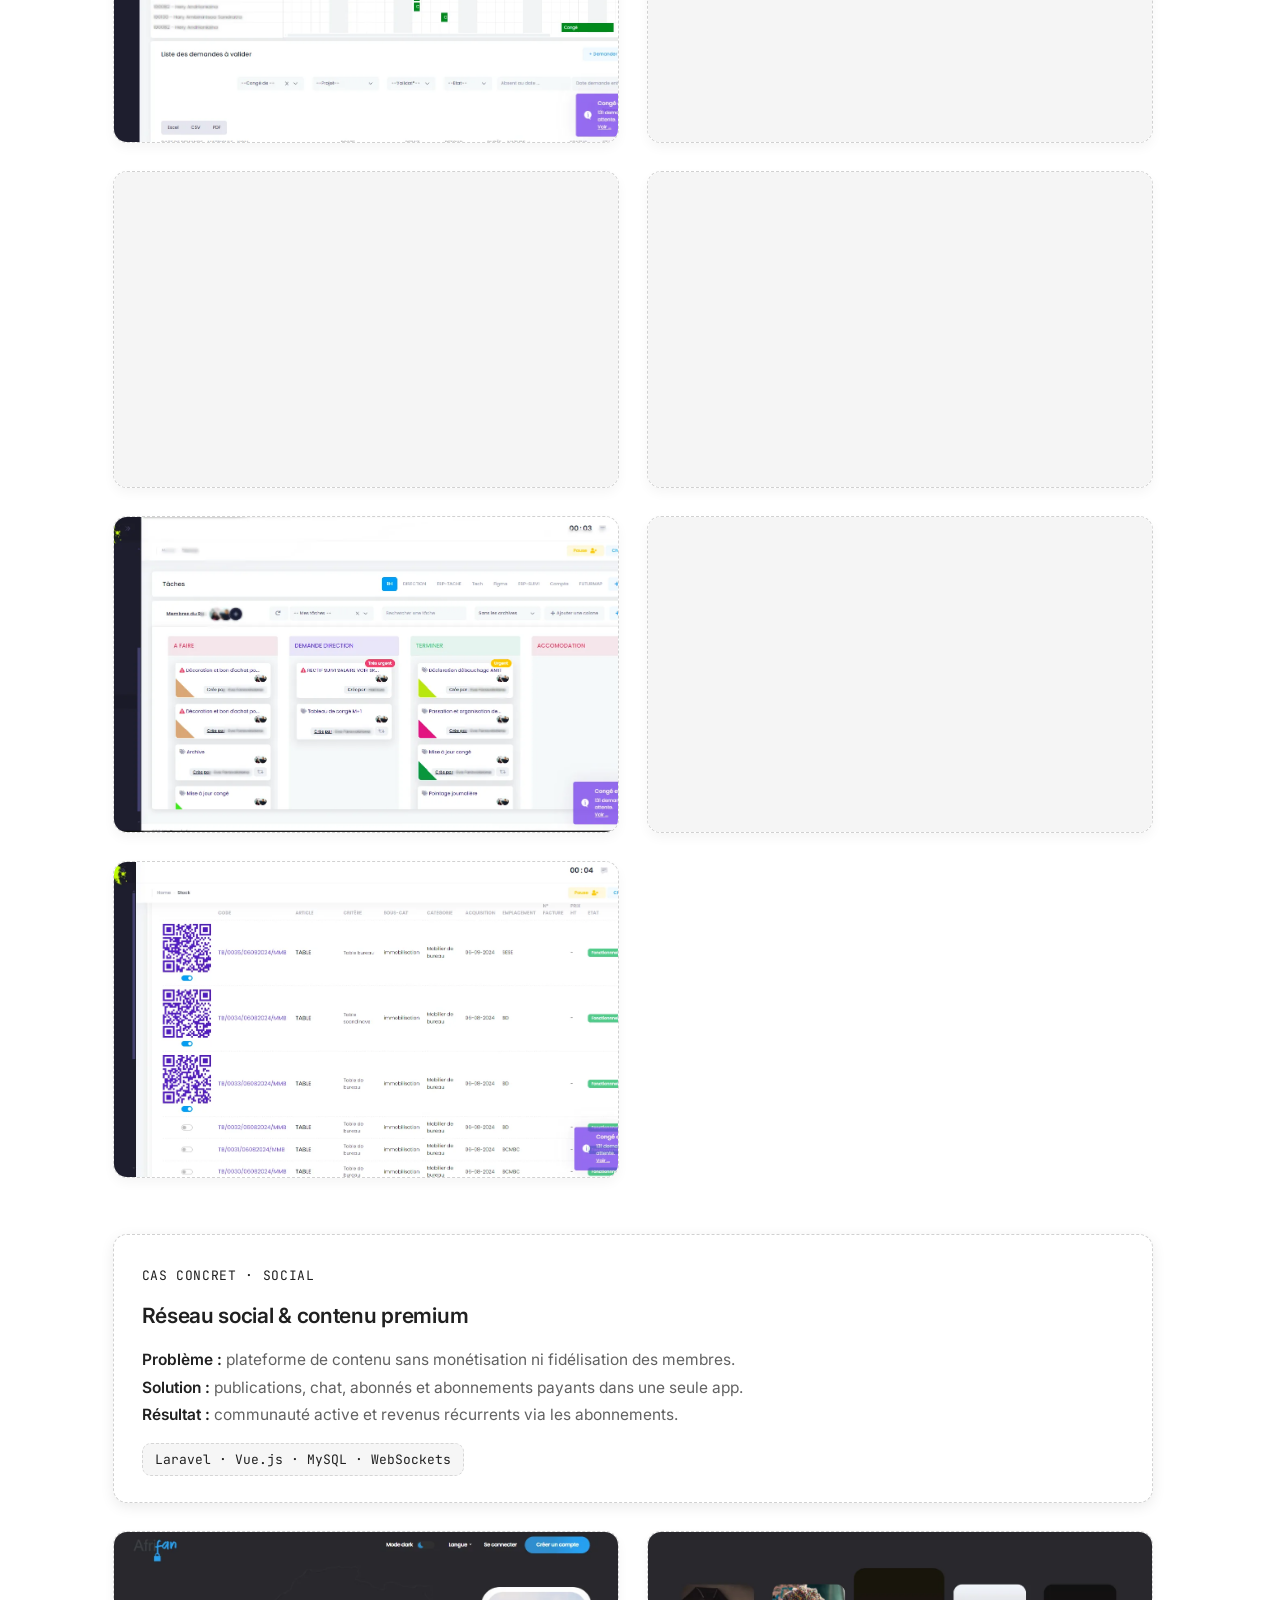
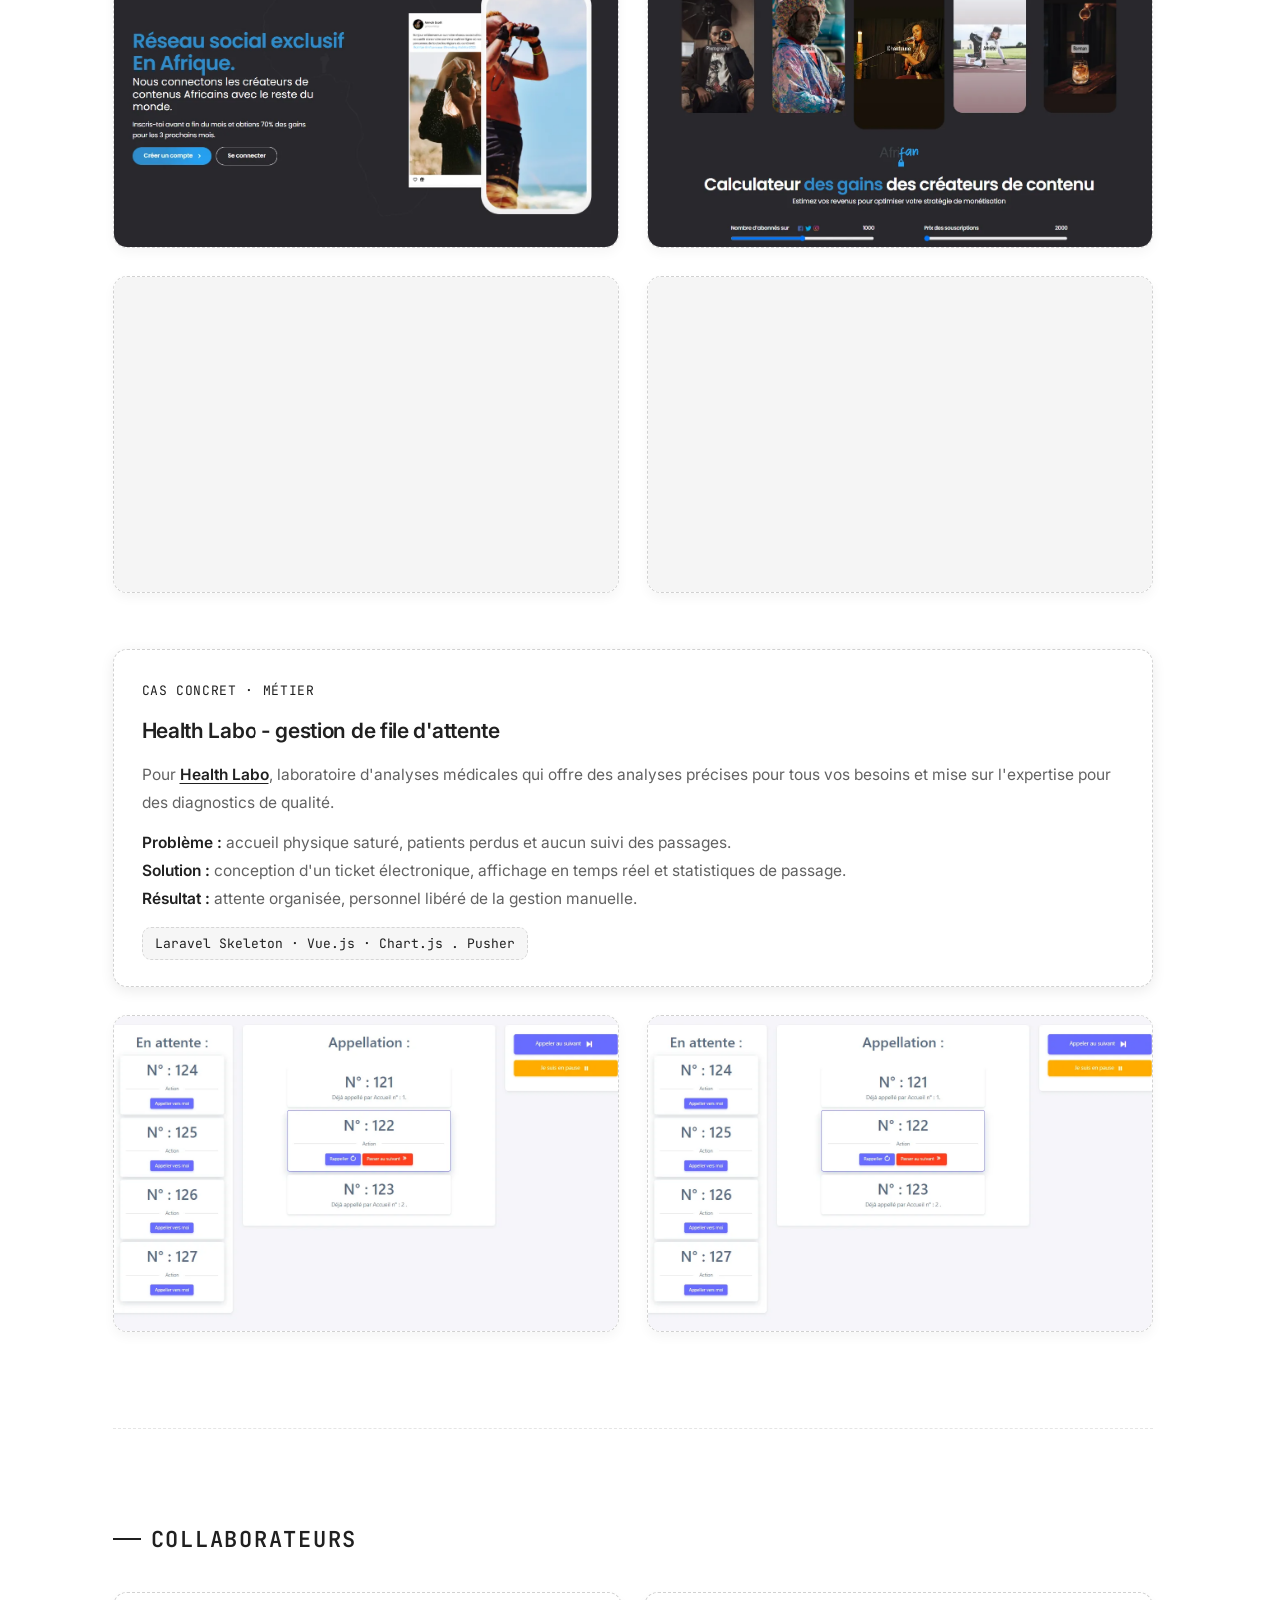
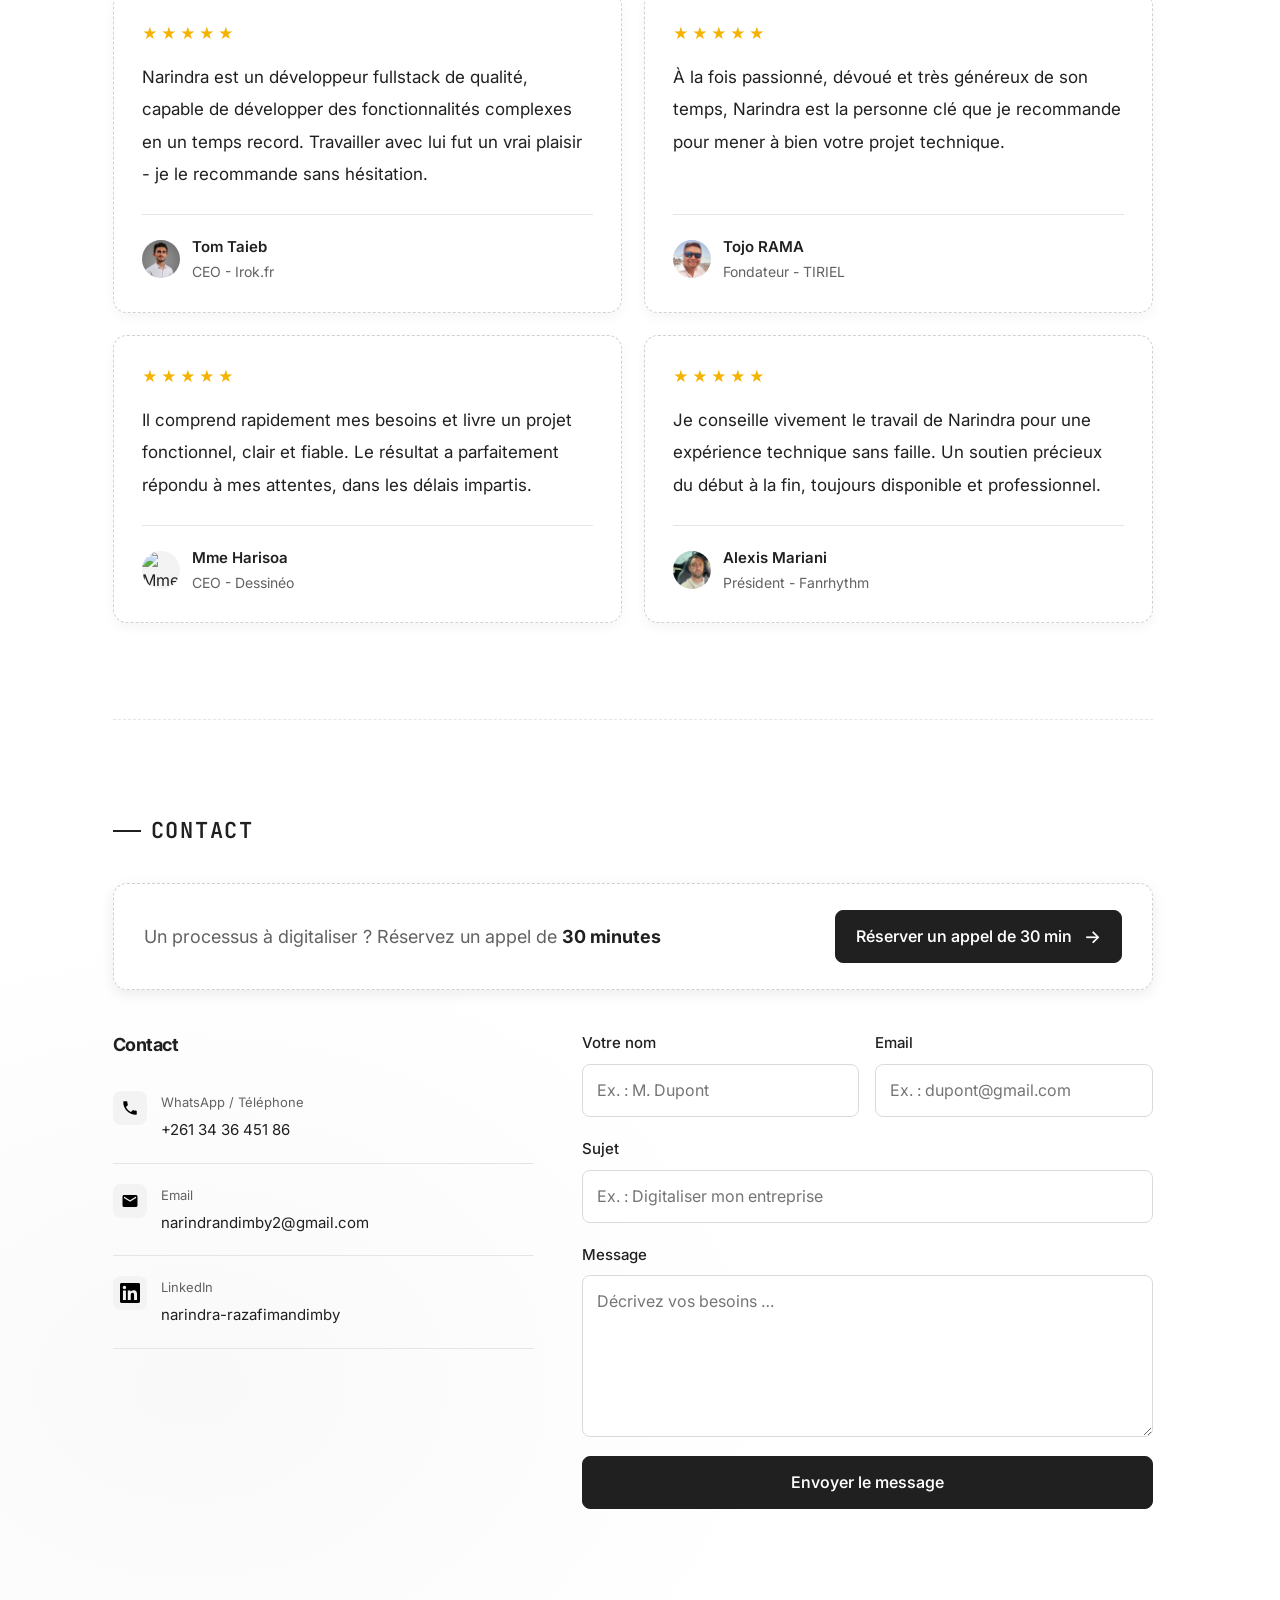
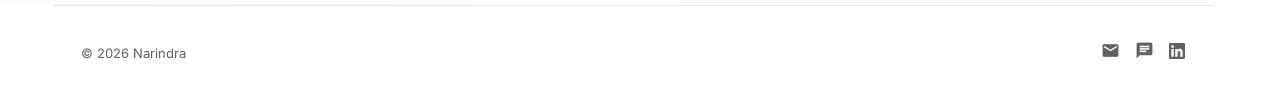
==== commit 80a61839: "Fix email placeholder: update example email address for accuracy" ====
--- a/index.html
+++ b/index.html
@@ -570,7 +570,7 @@
                 <label for="to_name">Votre nom</label>
               </div>
               <div class="form-field">
-                <input type="email" id="email" placeholder="Ex. : dupont@exemple.com" autocomplete="off" name="from_name" required />
+                <input type="email" id="email" placeholder="Ex. : dupont@gmail.com" autocomplete="off" name="from_name" required />
                 <label for="email">Email</label>
               </div>
             </div>
